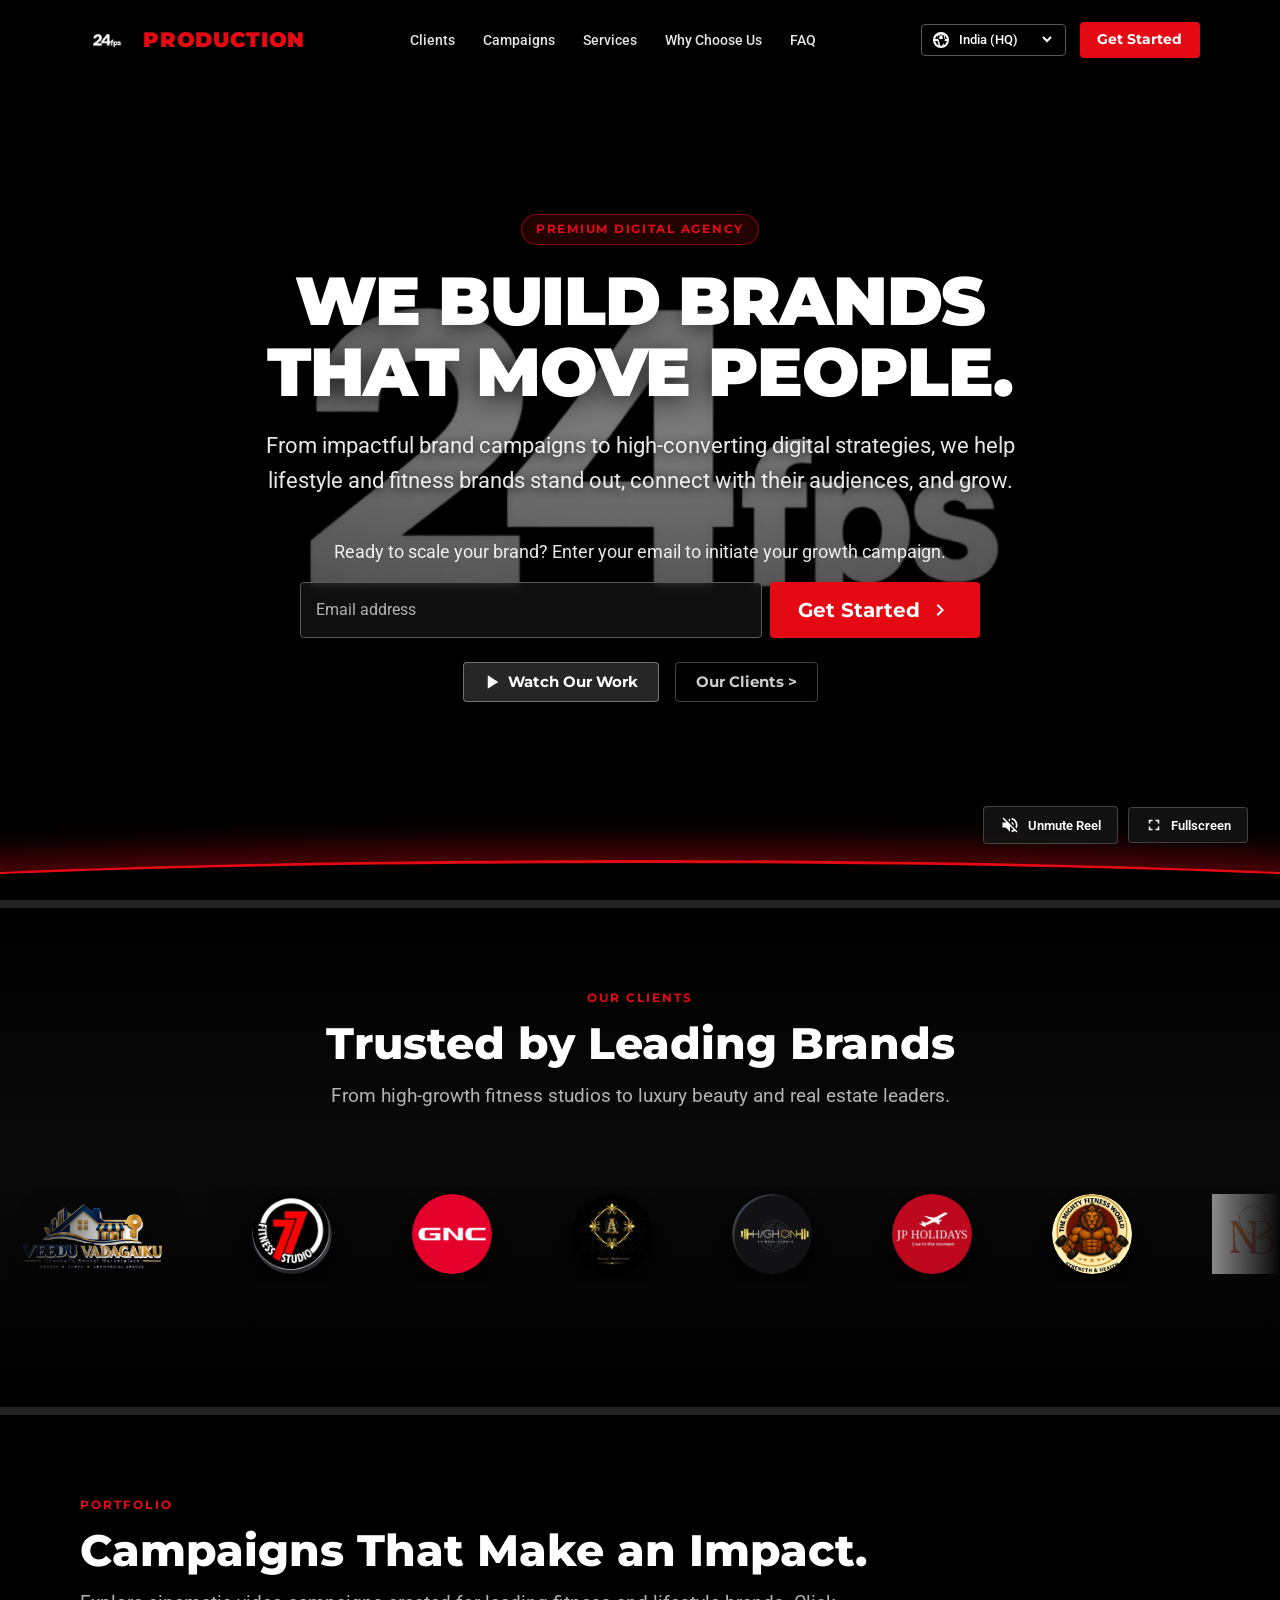
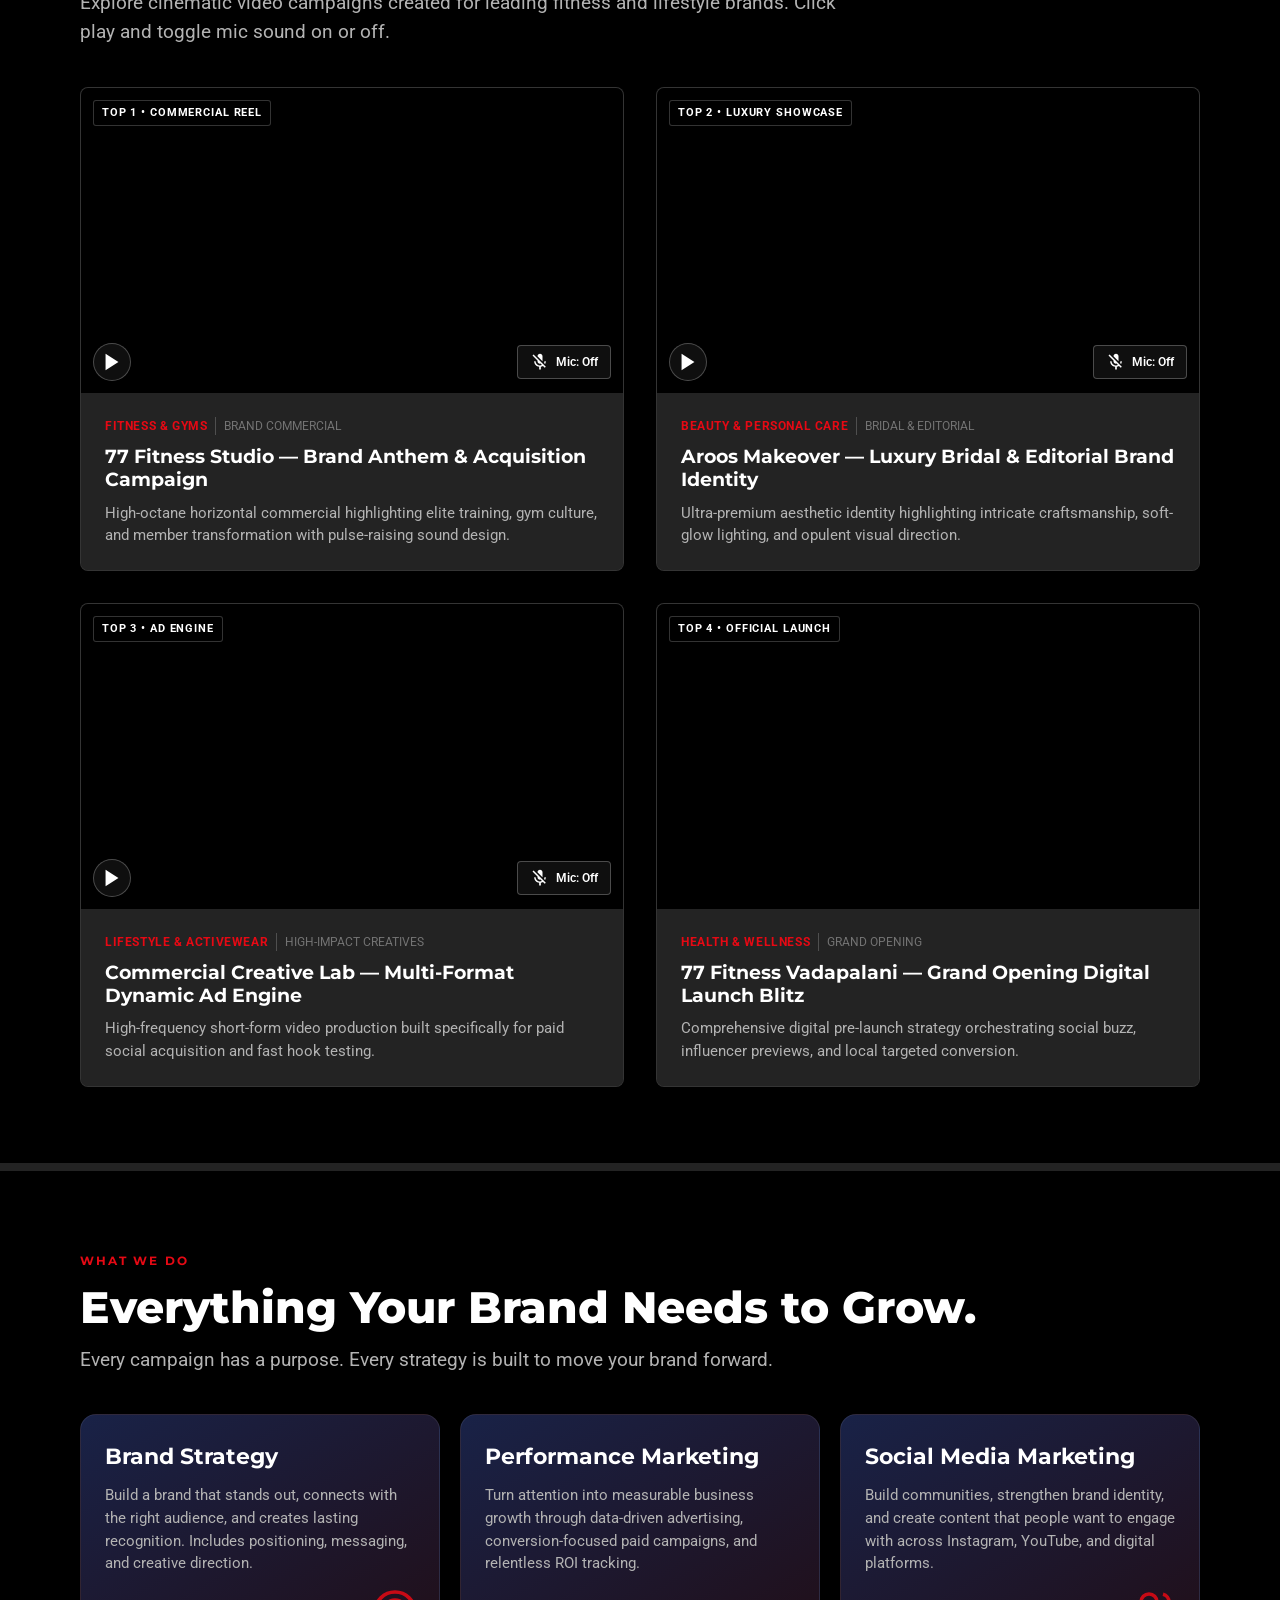
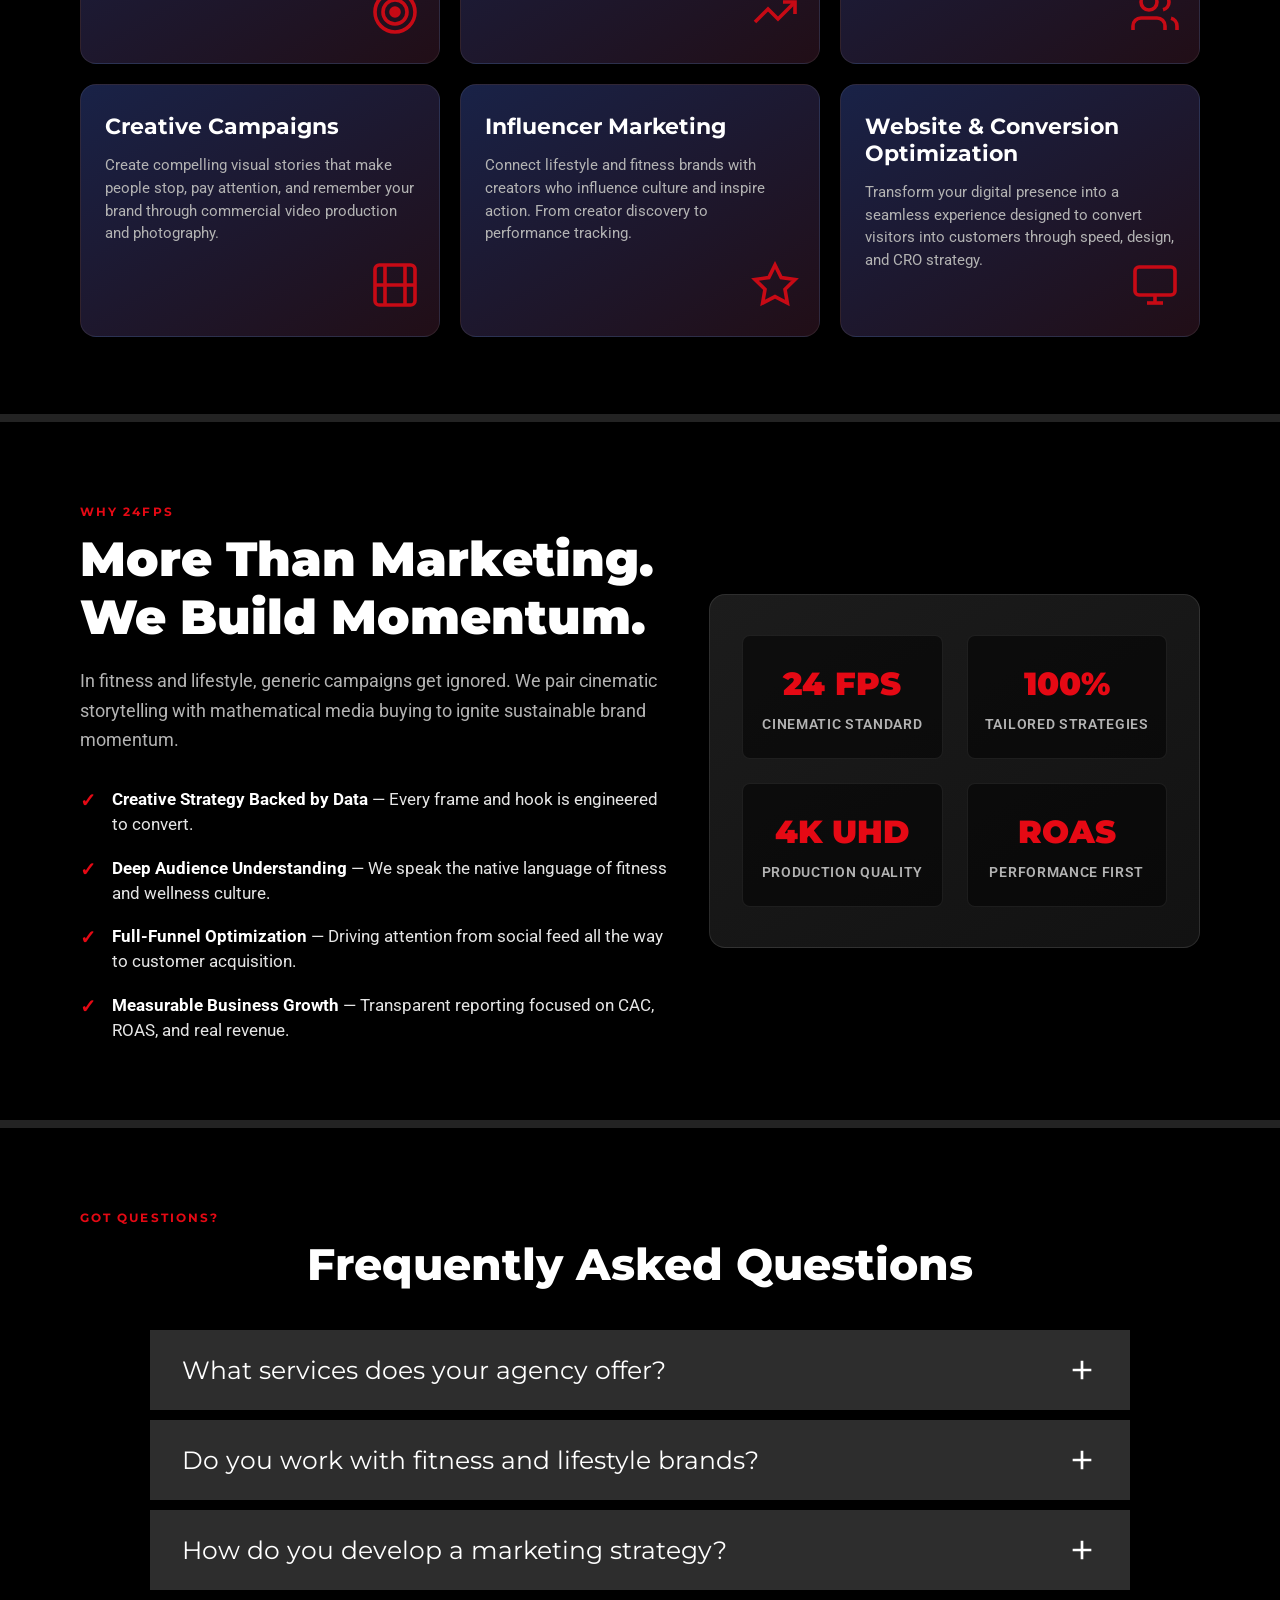
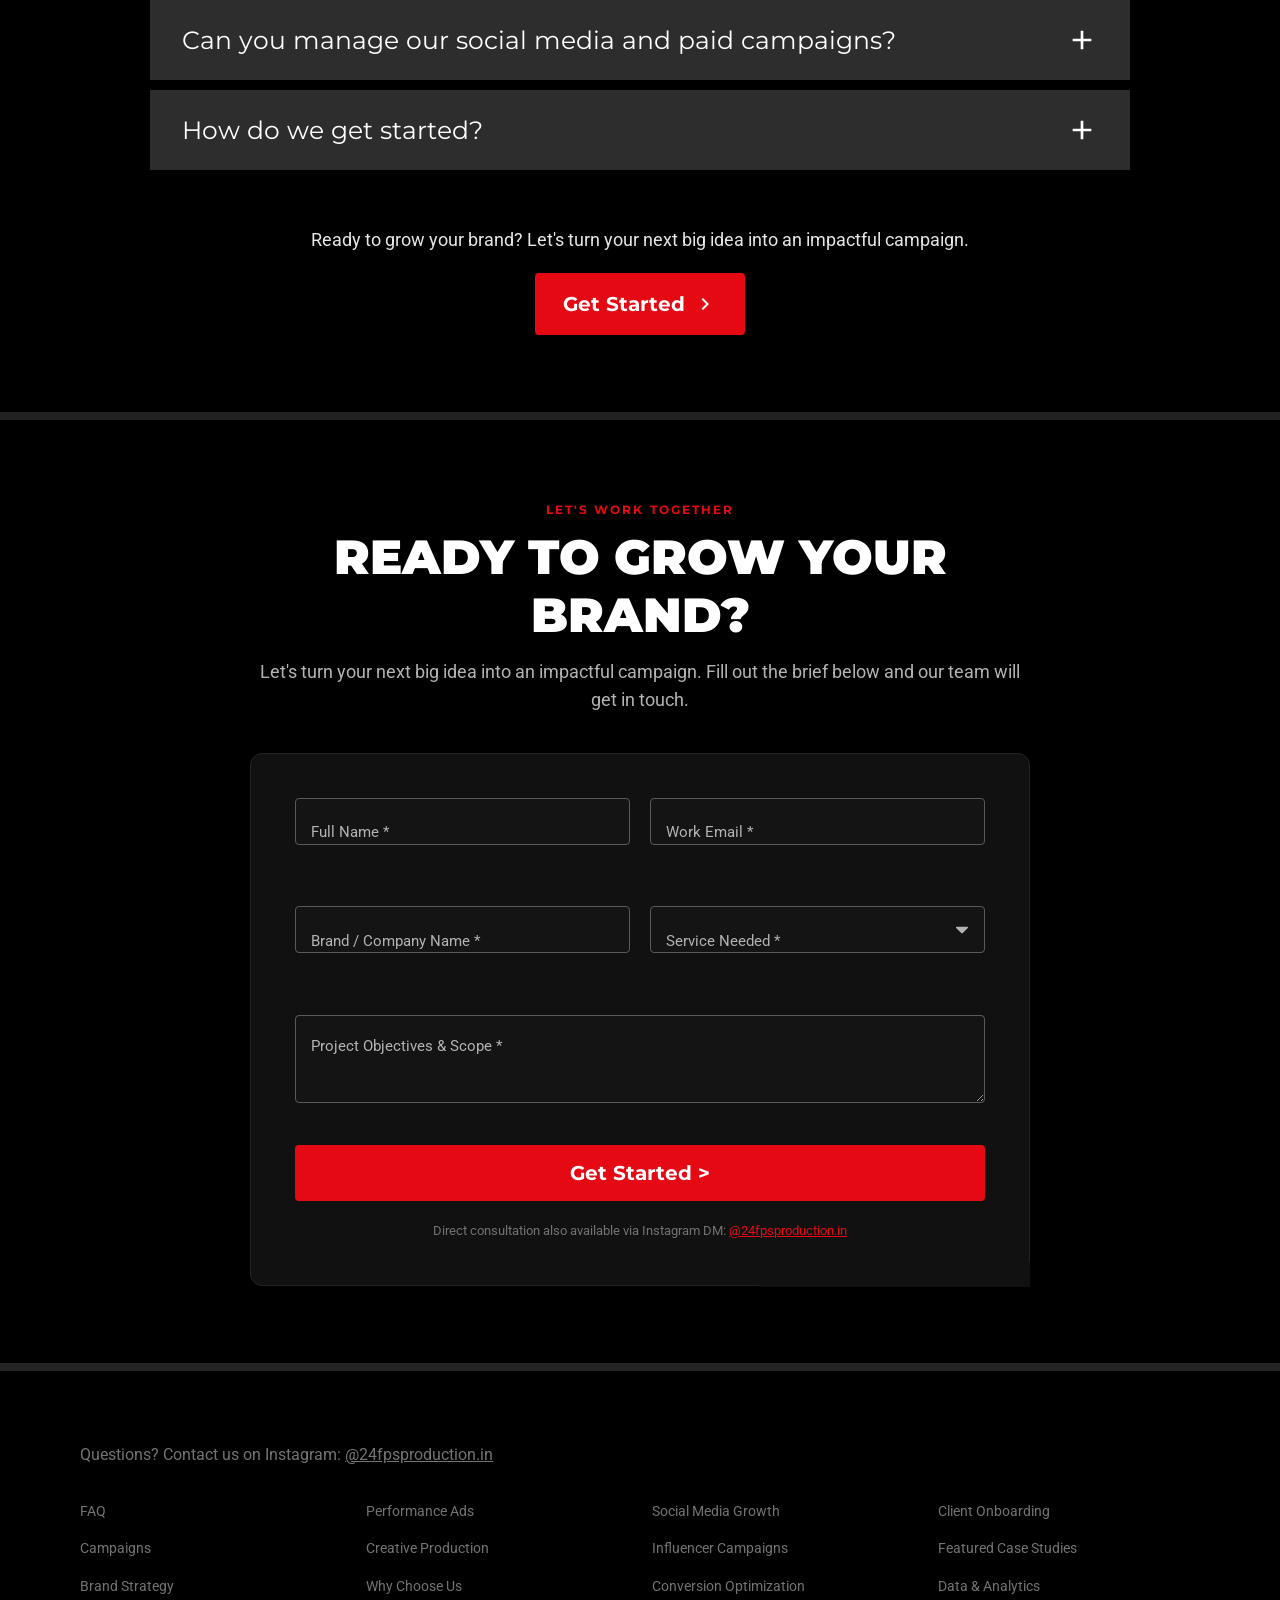
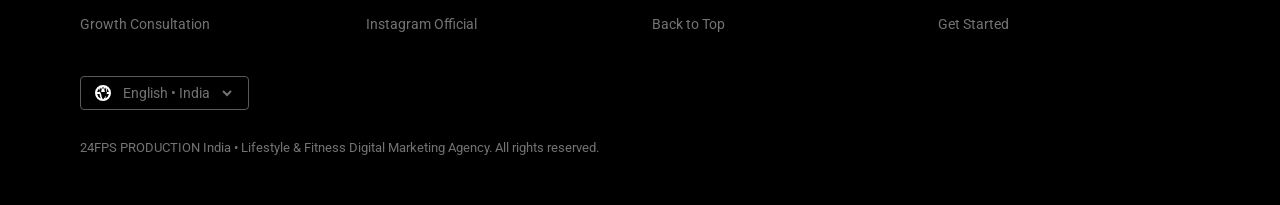
==== index.html @ ac7fe701 "Replace Featured Client Projects section with scrolling client logos marquee" ====
<!DOCTYPE html>
<html lang="en">
<head>
  <meta charset="UTF-8">
  <meta name="viewport" content="width=device-width, initial-scale=1.0">
  <meta http-equiv="X-UA-Compatible" content="IE=edge">
  
  <title>24FPS PRODUCTION — Lifestyle &amp; Fitness Digital Marketing Agency</title>
  <meta name="description" content="24FPS PRODUCTION is a premium lifestyle &amp; fitness digital marketing agency. From impactful brand campaigns to high-converting digital strategies. We build brands that move people.">
  <meta name="keywords" content="24FPS PRODUCTION, digital marketing agency, fitness marketing, lifestyle marketing, performance ads, video production, brand strategy">
  <meta name="theme-color" content="#000000">

  <!-- Open Graph -->
  <meta property="og:type" content="website">
  <meta property="og:title" content="24FPS PRODUCTION | Lifestyle &amp; Fitness Agency">
  <meta property="og:description" content="From impactful brand campaigns to high-converting digital strategies. We build brands that move people.">
  <meta property="og:image" content="logo.png">

  <link rel="icon" type="image/png" href="logo-transparent.png">

  <!-- Google Fonts: Premium Typography -->
  <link rel="preconnect" href="https://fonts.googleapis.com">
  <link rel="preconnect" href="https://fonts.gstatic.com" crossorigin>
  <link href="https://fonts.googleapis.com/css2?family=Montserrat:wght@400;500;600;700;800;900&family=Roboto:wght@400;500;700&display=swap" rel="stylesheet">

  <link rel="stylesheet" href="style.css">
</head>
<body id="top">

  <!-- NETFLIX-STYLE HEADER -->
  <header class="nf-header" id="nfHeader">
    <div class="nf-header-container">
      <a href="#top" class="nf-logo" aria-label="24FPS PRODUCTION Home">
        <img src="logo-transparent.png" alt="24FPS PRODUCTION" class="nf-logo-img">
        <span class="nf-logo-text"> <span class="nf-logo-sub">PRODUCTION</span></span>
      </a>

      <nav class="nf-nav-desktop" aria-label="Main Navigation">
        <ul class="nf-nav-links">
          <li><a href="#clients" class="nf-nav-link">Clients</a></li>
          <li><a href="#portfolio" class="nf-nav-link">Campaigns</a></li>
          <li><a href="#services" class="nf-nav-link">Services</a></li>
          <li><a href="#why-us" class="nf-nav-link">Why Choose Us</a></li>
          <li><a href="#faq" class="nf-nav-link">FAQ</a></li>
        </ul>
      </nav>

      <div class="nf-header-actions">
        <div class="nf-lang-select-wrapper">
          <svg class="nf-globe-icon" viewBox="0 0 16 16" width="16" height="16" fill="currentColor">
            <path d="M8 0a8 8 0 1 0 0 16A8 8 0 0 0 8 0zm5.93 7h-2.5a13.3 13.3 0 0 0-1.2-4.5A6.5 6.5 0 0 1 13.93 7zM8 1.5a11.9 11.9 0 0 1 1.9 5.5H6.1A11.9 11.9 0 0 1 8 1.5zM2.07 7A6.5 6.5 0 0 1 5.77 2.5 13.3 13.3 0 0 0 4.57 7h-2.5zm0 2h2.5a13.3 13.3 0 0 0 1.2 4.5A6.5 6.5 0 0 1 2.07 9zm3.7 0H6.1a11.9 11.9 0 0 1-1.9-5.5h7.6A11.9 11.9 0 0 1 8 14.5a11.9 11.9 0 0 1-1.9-5.5zm4.5 4.5a13.3 13.3 0 0 0 1.2-4.5h2.5a6.5 6.5 0 0 1-3.7 4.5z"/>
          </svg>
          <select id="regionSelect" aria-label="Select Region">
            <option value="in" selected>India (HQ)</option>
            <option value="global">Global Brands</option>
          </select>
        </div>

        <a href="#contact" class="nf-btn nf-btn-primary nf-header-btn">Get Started</a>

        <button class="nf-mobile-toggle" id="mobileToggle" aria-label="Toggle navigation menu" aria-expanded="false">
          <span class="bar"></span>
          <span class="bar"></span>
          <span class="bar"></span>
        </button>
      </div>
    </div>

    <!-- Mobile Drawer Menu -->
    <div class="nf-mobile-menu" id="mobileMenu" aria-hidden="true">
      <ul class="nf-mobile-nav-list">
        <li><a href="#clients" class="nf-mobile-nav-link">Clients</a></li>
        <li><a href="#portfolio" class="nf-mobile-nav-link">Campaigns</a></li>
        <li><a href="#services" class="nf-mobile-nav-link">Services</a></li>
        <li><a href="#why-us" class="nf-mobile-nav-link">Why Choose Us</a></li>
        <li><a href="#faq" class="nf-mobile-nav-link">FAQ</a></li>
        <li><a href="#contact" class="nf-mobile-nav-link">Contact &amp; Brief</a></li>
      </ul>
      <div class="nf-mobile-footer">
        <a href="#contact" class="nf-btn nf-btn-primary nf-btn-full">Get Started &gt;</a>
      </div>
    </div>
  </header>

  <main>

    <!-- CINEMATIC HERO SECTION -->
    <section class="nf-hero-section" id="hero">
      <div class="nf-hero-media">
        <video class="nf-hero-video" id="heroVideo" autoplay loop muted playsinline poster="logo.png">
          <source src="reel1.mp4" type="video/mp4">
        </video>
        <div class="nf-hero-overlay"></div>
      </div>

      <!-- Hero Controls (Sound & Fullscreen) -->
      <div class="nf-hero-sound-control">
        <button class="nf-sound-btn" id="heroSoundToggle" aria-label="Toggle hero video sound">
          <svg class="nf-sound-icon nf-sound-muted" viewBox="0 0 24 24" width="20" height="20" fill="currentColor">
            <path d="M16.5 12c0-1.77-1.02-3.29-2.5-4.03v2.21l2.45 2.45c.03-.2.05-.41.05-.63zm2.5 0c0 .94-.2 1.82-.54 2.64l1.51 1.51C20.63 14.91 21 13.5 21 12c0-4.28-2.99-7.86-7-8.77v2.06c2.89.86 5 3.54 5 6.71zM4.27 3L3 4.27l4.73 4.73H3v6h4l5 5v-6.73l4.25 4.25c-.67.52-1.42.93-2.25 1.18v2.06c1.38-.31 2.63-.95 3.69-1.81L19.73 21 21 19.73l-9-9L4.27 3zM12 4L9.91 6.09 12 8.18V4z"/>
          </svg>
          <svg class="nf-sound-icon nf-sound-live" viewBox="0 0 24 24" width="20" height="20" fill="currentColor">
            <path d="M3 9v6h4l5 5V4L7 9H3zm13.5 3c0-1.77-1.02-3.29-2.5-4.03v8.05c1.48-.73 2.5-2.25 2.5-4.02zM14 3.23v2.06c2.89.86 5 3.54 5 6.71s-2.11 5.85-5 6.71v2.06c4.01-.91 7-4.49 7-8.77s-2.99-7.86-7-8.77z"/>
          </svg>
          <span class="nf-sound-label" id="heroSoundLabel">Unmute Reel</span>
        </button>
        <button class="nf-sound-btn" id="heroFullscreenToggle" aria-label="Toggle fullscreen video">
          <svg viewBox="0 0 24 24" width="18" height="18" fill="currentColor">
            <path d="M7 14H5v5h5v-2H7v-3zm-2-4h2V7h3V5H5v5zm12 7h-3v2h5v-5h-2v3zM14 5v2h3v3h2V5h-5z"/>
          </svg>
          <span class="nf-fullscreen-label">Fullscreen</span>
        </button>
      </div>

      <div class="nf-hero-content nf-container reveal-hero">
        <div class="nf-hero-badge">Premium Digital Agency</div>
        <h1 class="nf-hero-title">
          WE BUILD BRANDS<br>THAT MOVE PEOPLE.
        </h1>
        <p class="nf-hero-subtitle">
          From impactful brand campaigns to high-converting digital strategies, we help lifestyle and fitness brands stand out, connect with their audiences, and grow.
        </p>

        <div class="nf-hero-cta-box">
          <p class="nf-hero-cta-prompt">
            Ready to scale your brand? Enter your email to initiate your growth campaign.
          </p>
          <form class="nf-email-form" id="heroEmailForm" action="#contact" method="GET">
            <div class="nf-input-group">
              <input type="email" id="heroEmailInput" name="email" class="nf-input" placeholder="Email address" required autocomplete="email">
              <label for="heroEmailInput" class="nf-floating-label">Email address</label>
            </div>
            <button type="submit" class="nf-btn nf-btn-primary nf-btn-xl">
              <span>Get Started</span>
              <svg class="nf-chevron-icon" viewBox="0 0 24 24" width="24" height="24" fill="currentColor">
                <path d="M8.59 16.59L13.17 12 8.59 7.41 10 6l6 6-6 6-1.41-1.41z"/>
              </svg>
            </button>
          </form>

          <div class="nf-hero-secondary-cta">
            <a href="#portfolio" class="nf-btn nf-btn-secondary">
              <svg viewBox="0 0 24 24" width="18" height="18" fill="currentColor" style="margin-right:6px"><polygon points="5,3 19,12 5,21"></polygon></svg>
              Watch Our Work
            </a>
            <a href="#clients" class="nf-btn nf-btn-ghost">Our Clients &gt;</a>
          </div>
        </div>
      </div>

      <div class="nf-hero-curve-arc"></div>
    </section>

    <div class="nf-divider"></div>

    <!-- CLIENT LOGOS SECTION: INFINITE MARQUEE -->
    <section class="nf-section nf-logos-section" id="clients">
      <div class="nf-container">
        <div class="nf-section-header text-center reveal-up">
          <div class="nf-section-eyebrow">Our Clients</div>
          <h2 class="nf-section-title">Trusted by Leading Brands</h2>
          <p class="nf-section-subtitle" style="margin:0 auto;">
            From high-growth fitness studios to luxury beauty and real estate leaders.
          </p>
        </div>
      </div>

      <div class="nf-client-marquee-wrapper reveal-up" data-delay="0.1">
        <div class="nf-marquee-row">
          <div class="nf-marquee-track nf-marquee-track-left">
            <!-- First Half -->
            <div class="nf-client-badge">
              <img src="new client.png" alt="Veedu Vadagaiku" class="nf-client-badge-img">
            </div>
            <div class="nf-client-badge">
              <img src="client-77-fitness.png" alt="77 Fitness Studio" class="nf-client-badge-img is-circle">
            </div>
            <div class="nf-client-badge">
              <img src="client-gnc.png" alt="GNC India" class="nf-client-badge-img is-circle">
            </div>
            <div class="nf-client-badge">
              <img src="client-aroos.png" alt="Aroos Makeover" class="nf-client-badge-img is-circle">
            </div>
            <div class="nf-client-badge">
              <img src="client-high-on-fitness.png" alt="High On Fitness" class="nf-client-badge-img is-circle">
            </div>
            <div class="nf-client-badge">
              <img src="client-jp-holidays.png" alt="JP Holidays" class="nf-client-badge-img is-circle">
            </div>
            <div class="nf-client-badge">
              <img src="client-mighty-fitness.png" alt="The Mighty Fitness World" class="nf-client-badge-img is-circle">
            </div>
            <div class="nf-client-badge">
              <img src="client-nb.png" alt="NB" class="nf-client-badge-img">
            </div>

            <div class="nf-client-badge">
              <img src="new client.png" alt="Veedu Vadagaiku" class="nf-client-badge-img">
            </div>
            <div class="nf-client-badge">
              <img src="client-77-fitness.png" alt="77 Fitness Studio" class="nf-client-badge-img is-circle">
            </div>
            <div class="nf-client-badge">
              <img src="client-gnc.png" alt="GNC India" class="nf-client-badge-img is-circle">
            </div>
            <div class="nf-client-badge">
              <img src="client-aroos.png" alt="Aroos Makeover" class="nf-client-badge-img is-circle">
            </div>
            <div class="nf-client-badge">
              <img src="client-high-on-fitness.png" alt="High On Fitness" class="nf-client-badge-img is-circle">
            </div>
            <div class="nf-client-badge">
              <img src="client-jp-holidays.png" alt="JP Holidays" class="nf-client-badge-img is-circle">
            </div>
            <div class="nf-client-badge">
              <img src="client-mighty-fitness.png" alt="The Mighty Fitness World" class="nf-client-badge-img is-circle">
            </div>
            <div class="nf-client-badge">
              <img src="client-nb.png" alt="NB" class="nf-client-badge-img">
            </div>

            <!-- Second Half (Duplicate for seamless infinite 50% loop) -->
            <div class="nf-client-badge" aria-hidden="true">
              <img src="new client.png" alt="Veedu Vadagaiku" class="nf-client-badge-img">
            </div>
            <div class="nf-client-badge" aria-hidden="true">
              <img src="client-77-fitness.png" alt="77 Fitness Studio" class="nf-client-badge-img is-circle">
            </div>
            <div class="nf-client-badge" aria-hidden="true">
              <img src="client-gnc.png" alt="GNC India" class="nf-client-badge-img is-circle">
            </div>
            <div class="nf-client-badge" aria-hidden="true">
              <img src="client-aroos.png" alt="Aroos Makeover" class="nf-client-badge-img is-circle">
            </div>
            <div class="nf-client-badge" aria-hidden="true">
              <img src="client-high-on-fitness.png" alt="High On Fitness" class="nf-client-badge-img is-circle">
            </div>
            <div class="nf-client-badge" aria-hidden="true">
              <img src="client-jp-holidays.png" alt="JP Holidays" class="nf-client-badge-img is-circle">
            </div>
            <div class="nf-client-badge" aria-hidden="true">
              <img src="client-mighty-fitness.png" alt="The Mighty Fitness World" class="nf-client-badge-img is-circle">
            </div>
            <div class="nf-client-badge" aria-hidden="true">
              <img src="client-nb.png" alt="NB" class="nf-client-badge-img">
            </div>

            <div class="nf-client-badge" aria-hidden="true">
              <img src="new client.png" alt="Veedu Vadagaiku" class="nf-client-badge-img">
            </div>
            <div class="nf-client-badge" aria-hidden="true">
              <img src="client-77-fitness.png" alt="77 Fitness Studio" class="nf-client-badge-img is-circle">
            </div>
            <div class="nf-client-badge" aria-hidden="true">
              <img src="client-gnc.png" alt="GNC India" class="nf-client-badge-img is-circle">
            </div>
            <div class="nf-client-badge" aria-hidden="true">
              <img src="client-aroos.png" alt="Aroos Makeover" class="nf-client-badge-img is-circle">
            </div>
            <div class="nf-client-badge" aria-hidden="true">
              <img src="client-high-on-fitness.png" alt="High On Fitness" class="nf-client-badge-img is-circle">
            </div>
            <div class="nf-client-badge" aria-hidden="true">
              <img src="client-jp-holidays.png" alt="JP Holidays" class="nf-client-badge-img is-circle">
            </div>
            <div class="nf-client-badge" aria-hidden="true">
              <img src="client-mighty-fitness.png" alt="The Mighty Fitness World" class="nf-client-badge-img is-circle">
            </div>
            <div class="nf-client-badge" aria-hidden="true">
              <img src="client-nb.png" alt="NB" class="nf-client-badge-img">
            </div>
          </div>
        </div>
      </div>
    </section>

    <div class="nf-divider"></div>

    <!-- CAMPAIGNS GRID (original portfolio, preserved) -->
    <section class="nf-section" id="portfolio">
      <div class="nf-container">
        <div class="nf-section-header reveal-up">
          <div class="nf-section-eyebrow">Portfolio</div>
          <h2 class="nf-section-title">Campaigns That Make an Impact.</h2>
          <p class="nf-section-subtitle">
            Explore cinematic video campaigns created for leading fitness and lifestyle brands. Click play and toggle mic sound on or off.
          </p>
        </div>

        <div class="nf-portfolio-grid">

          <!-- PROJECT 01: 77 Fitness Studio -->
          <article class="nf-portfolio-card reveal-up" data-delay="0">
            <div class="nf-video-wrapper horizontal-frame">
              <video class="nf-portfolio-video" id="video1" loop playsinline preload="metadata">
                <source src="reel1.mp4" type="video/mp4">
              </video>
              <div class="nf-video-badge">TOP 1 &bull; COMMERCIAL REEL</div>
              <div class="nf-video-controls">
                <button class="nf-ctrl-btn nf-play-btn" data-target="video1" aria-label="Play or pause video">
                  <svg class="icon-play" viewBox="0 0 24 24" width="22" height="22" fill="currentColor"><polygon points="5,3 19,12 5,21"></polygon></svg>
                  <svg class="icon-pause" viewBox="0 0 24 24" width="22" height="22" fill="currentColor"><rect x="6" y="4" width="4" height="16"></rect><rect x="14" y="4" width="4" height="16"></rect></svg>
                </button>
                <button class="nf-ctrl-btn nf-mic-btn" data-target="video1" aria-label="Toggle mic sound">
                  <svg class="icon-mic-off" viewBox="0 0 24 24" width="20" height="20" fill="currentColor"><path d="M19 11h-1.7c0 .74-.16 1.43-.43 2.05l1.23 1.23c.56-.98.9-2.09.9-3.28zm-4.02.17c0-.06.02-.11.02-.17V5c0-1.66-1.34-3-3-3S9 3.34 9 5v.18l5.98 5.99zM4.27 3L3 4.27l6.01 6.01V11c0 1.66 1.33 3 2.99 3 .22 0 .44-.03.65-.08l1.66 1.66c-.71.33-1.5.52-2.31.52-2.76 0-5.3-2.1-5.3-5.1H5c0 3.41 2.72 6.23 6 6.72V21h2v-3.28c.91-.14 1.77-.45 2.54-.9l2.19 2.18L19 17.73 4.27 3z"/></svg>
                  <svg class="icon-mic-on" viewBox="0 0 24 24" width="20" height="20" fill="currentColor"><path d="M12 14c1.66 0 2.99-1.34 2.99-3L15 5c0-1.66-1.34-3-3-3S9 3.34 9 5v6c0 1.66 1.34 3 3 3zm5.3-3c0 3-2.54 5.1-5.3 5.1S6.7 14 6.7 11H5c0 3.41 2.72 6.23 6 6.72V21h2v-3.28c3.28-.48 6-3.3 6-6.72h-1.7z"/></svg>
                  <span class="mic-label">Mic: Off</span>
                </button>
              </div>
            </div>
            <div class="nf-card-info">
              <div class="nf-card-tags">
                <span class="nf-tag-red">Fitness &amp; Gyms</span>
                <span class="nf-tag-gray">Brand Commercial</span>
              </div>
              <h3 class="nf-card-title">77 Fitness Studio — Brand Anthem &amp; Acquisition Campaign</h3>
              <p class="nf-card-desc">High-octane horizontal commercial highlighting elite training, gym culture, and member transformation with pulse-raising sound design.</p>
            </div>
          </article>

          <!-- PROJECT 02: Aroos Makeover -->
          <article class="nf-portfolio-card reveal-up" data-delay="0.1">
            <div class="nf-video-wrapper horizontal-frame">
              <video class="nf-portfolio-video" id="video2" loop playsinline preload="metadata">
                <source src="reel3.mp4" type="video/mp4">
              </video>
              <div class="nf-video-badge">TOP 2 &bull; LUXURY SHOWCASE</div>
              <div class="nf-video-controls">
                <button class="nf-ctrl-btn nf-play-btn" data-target="video2" aria-label="Play or pause video">
                  <svg class="icon-play" viewBox="0 0 24 24" width="22" height="22" fill="currentColor"><polygon points="5,3 19,12 5,21"></polygon></svg>
                  <svg class="icon-pause" viewBox="0 0 24 24" width="22" height="22" fill="currentColor"><rect x="6" y="4" width="4" height="16"></rect><rect x="14" y="4" width="4" height="16"></rect></svg>
                </button>
                <button class="nf-ctrl-btn nf-mic-btn" data-target="video2" aria-label="Toggle mic sound">
                  <svg class="icon-mic-off" viewBox="0 0 24 24" width="20" height="20" fill="currentColor"><path d="M19 11h-1.7c0 .74-.16 1.43-.43 2.05l1.23 1.23c.56-.98.9-2.09.9-3.28zm-4.02.17c0-.06.02-.11.02-.17V5c0-1.66-1.34-3-3-3S9 3.34 9 5v.18l5.98 5.99zM4.27 3L3 4.27l6.01 6.01V11c0 1.66 1.33 3 2.99 3 .22 0 .44-.03.65-.08l1.66 1.66c-.71.33-1.5.52-2.31.52-2.76 0-5.3-2.1-5.3-5.1H5c0 3.41 2.72 6.23 6 6.72V21h2v-3.28c.91-.14 1.77-.45 2.54-.9l2.19 2.18L19 17.73 4.27 3z"/></svg>
                  <svg class="icon-mic-on" viewBox="0 0 24 24" width="20" height="20" fill="currentColor"><path d="M12 14c1.66 0 2.99-1.34 2.99-3L15 5c0-1.66-1.34-3-3-3S9 3.34 9 5v6c0 1.66 1.34 3 3 3zm5.3-3c0 3-2.54 5.1-5.3 5.1S6.7 14 6.7 11H5c0 3.41 2.72 6.23 6 6.72V21h2v-3.28c3.28-.48 6-3.3 6-6.72h-1.7z"/></svg>
                  <span class="mic-label">Mic: Off</span>
                </button>
              </div>
            </div>
            <div class="nf-card-info">
              <div class="nf-card-tags">
                <span class="nf-tag-red">Beauty &amp; Personal Care</span>
                <span class="nf-tag-gray">Bridal &amp; Editorial</span>
              </div>
              <h3 class="nf-card-title">Aroos Makeover — Luxury Bridal &amp; Editorial Brand Identity</h3>
              <p class="nf-card-desc">Ultra-premium aesthetic identity highlighting intricate craftsmanship, soft-glow lighting, and opulent visual direction.</p>
            </div>
          </article>

          <!-- PROJECT 03: Creative Lab -->
          <article class="nf-portfolio-card reveal-up" data-delay="0.2">
            <div class="nf-video-wrapper horizontal-frame">
              <video class="nf-portfolio-video" id="video3" loop playsinline preload="metadata">
                <source src="reel4.mp4" type="video/mp4">
              </video>
              <div class="nf-video-badge">TOP 3 &bull; AD ENGINE</div>
              <div class="nf-video-controls">
                <button class="nf-ctrl-btn nf-play-btn" data-target="video3" aria-label="Play or pause video">
                  <svg class="icon-play" viewBox="0 0 24 24" width="22" height="22" fill="currentColor"><polygon points="5,3 19,12 5,21"></polygon></svg>
                  <svg class="icon-pause" viewBox="0 0 24 24" width="22" height="22" fill="currentColor"><rect x="6" y="4" width="4" height="16"></rect><rect x="14" y="4" width="4" height="16"></rect></svg>
                </button>
                <button class="nf-ctrl-btn nf-mic-btn" data-target="video3" aria-label="Toggle mic sound">
                  <svg class="icon-mic-off" viewBox="0 0 24 24" width="20" height="20" fill="currentColor"><path d="M19 11h-1.7c0 .74-.16 1.43-.43 2.05l1.23 1.23c.56-.98.9-2.09.9-3.28zm-4.02.17c0-.06.02-.11.02-.17V5c0-1.66-1.34-3-3-3S9 3.34 9 5v.18l5.98 5.99zM4.27 3L3 4.27l6.01 6.01V11c0 1.66 1.33 3 2.99 3 .22 0 .44-.03.65-.08l1.66 1.66c-.71.33-1.5.52-2.31.52-2.76 0-5.3-2.1-5.3-5.1H5c0 3.41 2.72 6.23 6 6.72V21h2v-3.28c.91-.14 1.77-.45 2.54-.9l2.19 2.18L19 17.73 4.27 3z"/></svg>
                  <svg class="icon-mic-on" viewBox="0 0 24 24" width="20" height="20" fill="currentColor"><path d="M12 14c1.66 0 2.99-1.34 2.99-3L15 5c0-1.66-1.34-3-3-3S9 3.34 9 5v6c0 1.66 1.34 3 3 3zm5.3-3c0 3-2.54 5.1-5.3 5.1S6.7 14 6.7 11H5c0 3.41 2.72 6.23 6 6.72V21h2v-3.28c3.28-.48 6-3.3 6-6.72h-1.7z"/></svg>
                  <span class="mic-label">Mic: Off</span>
                </button>
              </div>
            </div>
            <div class="nf-card-info">
              <div class="nf-card-tags">
                <span class="nf-tag-red">Lifestyle &amp; Activewear</span>
                <span class="nf-tag-gray">High-Impact Creatives</span>
              </div>
              <h3 class="nf-card-title">Commercial Creative Lab — Multi-Format Dynamic Ad Engine</h3>
              <p class="nf-card-desc">High-frequency short-form video production built specifically for paid social acquisition and fast hook testing.</p>
            </div>
          </article>

          <!-- PROJECT 04: Instagram Launch -->
          <article class="nf-portfolio-card reveal-up" data-delay="0.3">
            <div class="nf-video-wrapper horizontal-frame instagram-frame">
              <iframe 
                src="https://www.instagram.com/p/DUqHSRREdTU/embed/" 
                class="nf-iframe"
                title="77 Fitness Studio Vadapalani Launch Reel"
                loading="lazy">
              </iframe>
              <div class="nf-video-badge">TOP 4 &bull; OFFICIAL LAUNCH</div>
            </div>
            <div class="nf-card-info">
              <div class="nf-card-tags">
                <span class="nf-tag-red">Health &amp; Wellness</span>
                <span class="nf-tag-gray">Grand Opening</span>
              </div>
              <h3 class="nf-card-title">77 Fitness Vadapalani — Grand Opening Digital Launch Blitz</h3>
              <p class="nf-card-desc">Comprehensive digital pre-launch strategy orchestrating social buzz, influencer previews, and local targeted conversion.</p>
            </div>
          </article>

        </div>
      </div>
    </section>

    <div class="nf-divider"></div>

    <!-- SERVICES SECTION -->
    <section class="nf-section" id="services">
      <div class="nf-container">
        <div class="nf-section-header reveal-up">
          <div class="nf-section-eyebrow">What We Do</div>
          <h2 class="nf-section-title">Everything Your Brand Needs to Grow.</h2>
          <p class="nf-section-subtitle">
            Every campaign has a purpose. Every strategy is built to move your brand forward.
          </p>
        </div>

        <div class="nf-reasons-grid">

          <div class="nf-reason-card reveal-up" data-delay="0">
            <h3 class="nf-reason-title">Brand Strategy</h3>
            <p class="nf-reason-desc">Build a brand that stands out, connects with the right audience, and creates lasting recognition. Includes positioning, messaging, and creative direction.</p>
            <div class="nf-reason-icon">
              <svg viewBox="0 0 24 24" width="48" height="48" fill="none" stroke="currentColor" stroke-width="1.8"><circle cx="12" cy="12" r="10"></circle><circle cx="12" cy="12" r="6"></circle><circle cx="12" cy="12" r="2" fill="currentColor"></circle></svg>
            </div>
          </div>

          <div class="nf-reason-card reveal-up" data-delay="0.1">
            <h3 class="nf-reason-title">Performance Marketing</h3>
            <p class="nf-reason-desc">Turn attention into measurable business growth through data-driven advertising, conversion-focused paid campaigns, and relentless ROI tracking.</p>
            <div class="nf-reason-icon">
              <svg viewBox="0 0 24 24" width="48" height="48" fill="none" stroke="currentColor" stroke-width="1.8"><polyline points="22 7 13.5 15.5 8.5 10.5 2 17"></polyline><polyline points="16 7 22 7 22 13"></polyline></svg>
            </div>
          </div>

          <div class="nf-reason-card reveal-up" data-delay="0.2">
            <h3 class="nf-reason-title">Social Media Marketing</h3>
            <p class="nf-reason-desc">Build communities, strengthen brand identity, and create content that people want to engage with across Instagram, YouTube, and digital platforms.</p>
            <div class="nf-reason-icon">
              <svg viewBox="0 0 24 24" width="48" height="48" fill="none" stroke="currentColor" stroke-width="1.8"><path d="M17 21v-2a4 4 0 0 0-4-4H5a4 4 0 0 0-4 4v2"></path><circle cx="9" cy="7" r="4"></circle><path d="M23 21v-2a4 4 0 0 0-3-3.87"></path><path d="M16 3.13a4 4 0 0 1 0 7.75"></path></svg>
            </div>
          </div>

          <div class="nf-reason-card reveal-up" data-delay="0.05">
            <h3 class="nf-reason-title">Creative Campaigns</h3>
            <p class="nf-reason-desc">Create compelling visual stories that make people stop, pay attention, and remember your brand through commercial video production and photography.</p>
            <div class="nf-reason-icon">
              <svg viewBox="0 0 24 24" width="48" height="48" fill="none" stroke="currentColor" stroke-width="1.8"><rect x="2" y="2" width="20" height="20" rx="2.18" ry="2.18"></rect><line x1="7" y1="2" x2="7" y2="22"></line><line x1="17" y1="2" x2="17" y2="22"></line><line x1="2" y1="12" x2="22" y2="12"></line></svg>
            </div>
          </div>

          <div class="nf-reason-card reveal-up" data-delay="0.15">
            <h3 class="nf-reason-title">Influencer Marketing</h3>
            <p class="nf-reason-desc">Connect lifestyle and fitness brands with creators who influence culture and inspire action. From creator discovery to performance tracking.</p>
            <div class="nf-reason-icon">
              <svg viewBox="0 0 24 24" width="48" height="48" fill="none" stroke="currentColor" stroke-width="1.8"><polygon points="12 2 15.09 8.26 22 9.27 17 14.14 18.18 21.02 12 17.77 5.82 21.02 7 14.14 2 9.27 8.91 8.26 12 2"></polygon></svg>
            </div>
          </div>

          <div class="nf-reason-card reveal-up" data-delay="0.25">
            <h3 class="nf-reason-title">Website &amp; Conversion Optimization</h3>
            <p class="nf-reason-desc">Transform your digital presence into a seamless experience designed to convert visitors into customers through speed, design, and CRO strategy.</p>
            <div class="nf-reason-icon">
              <svg viewBox="0 0 24 24" width="48" height="48" fill="none" stroke="currentColor" stroke-width="1.8"><rect x="2" y="3" width="20" height="14" rx="2" ry="2"></rect><line x1="8" y1="21" x2="16" y2="21"></line><line x1="12" y1="17" x2="12" y2="21"></line></svg>
            </div>
          </div>

        </div>
      </div>
    </section>

    <div class="nf-divider"></div>

    <!-- WHY CHOOSE US -->
    <section class="nf-section" id="why-us">
      <div class="nf-container">
        <div class="nf-feature-row reveal-up">
          <div class="nf-feature-text">
            <div class="nf-section-eyebrow">Why 24FPS</div>
            <h2 class="nf-feature-title">More Than Marketing.<br>We Build Momentum.</h2>
            <p class="nf-feature-desc">
              In fitness and lifestyle, generic campaigns get ignored. We pair cinematic storytelling with mathematical media buying to ignite sustainable brand momentum.
            </p>
            <ul class="nf-feature-checklist">
              <li><strong>Creative Strategy Backed by Data</strong> — Every frame and hook is engineered to convert.</li>
              <li><strong>Deep Audience Understanding</strong> — We speak the native language of fitness and wellness culture.</li>
              <li><strong>Full-Funnel Optimization</strong> — Driving attention from social feed all the way to customer acquisition.</li>
              <li><strong>Measurable Business Growth</strong> — Transparent reporting focused on CAC, ROAS, and real revenue.</li>
            </ul>
          </div>
          <div class="nf-feature-media">
            <div class="nf-feature-box">
              <div class="nf-stat-card">
                <span class="nf-stat-highlight">24 FPS</span>
                <span class="nf-stat-label">Cinematic Standard</span>
              </div>
              <div class="nf-stat-card">
                <span class="nf-stat-highlight">100%</span>
                <span class="nf-stat-label">Tailored Strategies</span>
              </div>
              <div class="nf-stat-card">
                <span class="nf-stat-highlight">4K UHD</span>
                <span class="nf-stat-label">Production Quality</span>
              </div>
              <div class="nf-stat-card">
                <span class="nf-stat-highlight">ROAS</span>
                <span class="nf-stat-label">Performance First</span>
              </div>
            </div>
          </div>
        </div>
      </div>
    </section>

    <div class="nf-divider"></div>

    <!-- FAQ SECTION -->
    <section class="nf-section" id="faq">
      <div class="nf-container">
        <div class="reveal-up">
          <div class="nf-section-eyebrow text-center">Got Questions?</div>
          <h2 class="nf-section-title text-center">Frequently Asked Questions</h2>
        </div>

        <div class="nf-faq-accordion reveal-up" data-delay="0.1">

          <div class="nf-faq-item">
            <button class="nf-faq-question" aria-expanded="false">
              <span>What services does your agency offer?</span>
              <svg class="nf-faq-icon" viewBox="0 0 24 24" width="36" height="36" fill="none" stroke="currentColor" stroke-width="2"><path d="M12 5v14M5 12h14"></path></svg>
            </button>
            <div class="nf-faq-answer">
              <p>We provide full-spectrum digital marketing and creative production designed specifically for lifestyle and fitness brands. Our core capabilities include <strong>Brand Strategy &amp; Positioning</strong>, <strong>Performance Marketing (Meta &amp; Google Ads)</strong>, <strong>Social Media Marketing &amp; Community Building</strong>, <strong>Commercial Video Production &amp; Reels</strong>, <strong>Influencer Marketing</strong>, and <strong>High-Converting Websites &amp; Landing Pages</strong>.</p>
            </div>
          </div>

          <div class="nf-faq-item">
            <button class="nf-faq-question" aria-expanded="false">
              <span>Do you work with fitness and lifestyle brands?</span>
              <svg class="nf-faq-icon" viewBox="0 0 24 24" width="36" height="36" fill="none" stroke="currentColor" stroke-width="2"><path d="M12 5v14M5 12h14"></path></svg>
            </button>
            <div class="nf-faq-answer">
              <p>Yes, that is our primary domain expertise. We specialize in gyms and fitness centers, sports nutrition, activewear, wellness, beauty, makeover studios, and premium consumer lifestyle labels. Our team understands fitness culture, athlete psychology, and consumer visual trends.</p>
            </div>
          </div>

          <div class="nf-faq-item">
            <button class="nf-faq-question" aria-expanded="false">
              <span>How do you develop a marketing strategy?</span>
              <svg class="nf-faq-icon" viewBox="0 0 24 24" width="36" height="36" fill="none" stroke="currentColor" stroke-width="2"><path d="M12 5v14M5 12h14"></path></svg>
            </button>
            <div class="nf-faq-answer">
              <p>We use a four-phase methodology: <strong>Discover</strong> (in-depth audit of your brand, competitors, and target demographics), <strong>Strategize</strong> (crafting creative concepts, media buying architecture, and KPIs), <strong>Create</strong> (cinematic video production, ad copy, and landing pages), and <strong>Optimize</strong> (data-driven scaling, A/B testing, and continuous creative refinement).</p>
            </div>
          </div>

          <div class="nf-faq-item">
            <button class="nf-faq-question" aria-expanded="false">
              <span>Can you manage our social media and paid campaigns?</span>
              <svg class="nf-faq-icon" viewBox="0 0 24 24" width="36" height="36" fill="none" stroke="currentColor" stroke-width="2"><path d="M12 5v14M5 12h14"></path></svg>
            </button>
            <div class="nf-faq-answer">
              <p>Absolutely. We handle end-to-end campaign execution. This includes content calendars, organic community management, daily paid ads optimization across Meta (Instagram/Facebook) and Google, conversion tracking setup, and weekly performance reviews.</p>
            </div>
          </div>

          <div class="nf-faq-item">
            <button class="nf-faq-question" aria-expanded="false">
              <span>How do we get started?</span>
              <svg class="nf-faq-icon" viewBox="0 0 24 24" width="36" height="36" fill="none" stroke="currentColor" stroke-width="2"><path d="M12 5v14M5 12h14"></path></svg>
            </button>
            <div class="nf-faq-answer">
              <p>Simply submit the growth brief below or reach out to us directly on Instagram at <a href="https://www.instagram.com/24fpsproduction.in" target="_blank" rel="noopener noreferrer" style="color: #e50914; text-decoration: underline;">@24fpsproduction.in</a>. We will schedule a strategic discovery call to analyze your goals and propose a bespoke roadmap.</p>
            </div>
          </div>

        </div>

        <div class="nf-faq-cta-wrapper reveal-up" data-delay="0.15">
          <p class="nf-hero-cta-prompt text-center">
            Ready to grow your brand? Let's turn your next big idea into an impactful campaign.
          </p>
          <div class="nf-faq-cta-btn-wrap">
            <a href="#contact" class="nf-btn nf-btn-primary nf-btn-xl">
              <span>Get Started</span>
              <svg class="nf-chevron-icon" viewBox="0 0 24 24" width="24" height="24" fill="currentColor"><path d="M8.59 16.59L13.17 12 8.59 7.41 10 6l6 6-6 6-1.41-1.41z"/></svg>
            </a>
          </div>
        </div>

      </div>
    </section>

    <div class="nf-divider"></div>

    <!-- CONTACT FORM -->
    <section class="nf-section" id="contact">
      <div class="nf-container">
        <div class="nf-cta-box reveal-up">
          <div class="nf-section-eyebrow text-center">Let's Work Together</div>
          <h2 class="nf-cta-title">READY TO GROW YOUR BRAND?</h2>
          <p class="nf-cta-desc">
            Let's turn your next big idea into an impactful campaign. Fill out the brief below and our team will get in touch.
          </p>

          <form class="nf-brief-form" id="contactForm" novalidate>
            <div class="nf-form-notice" id="formNotice" role="alert" aria-live="assertive"></div>

            <div class="nf-form-row">
              <div class="nf-form-field">
                <input type="text" id="contactName" name="name" class="nf-form-input" placeholder=" " required autocomplete="name">
                <label for="contactName" class="nf-form-label">Full Name *</label>
                <span class="nf-error-text" id="nameError"></span>
              </div>
              <div class="nf-form-field">
                <input type="email" id="contactEmail" name="email" class="nf-form-input" placeholder=" " required autocomplete="email">
                <label for="contactEmail" class="nf-form-label">Work Email *</label>
                <span class="nf-error-text" id="emailError"></span>
              </div>
            </div>

            <div class="nf-form-row">
              <div class="nf-form-field">
                <input type="text" id="contactBrand" name="brand" class="nf-form-input" placeholder=" " required>
                <label for="contactBrand" class="nf-form-label">Brand / Company Name *</label>
                <span class="nf-error-text" id="brandError"></span>
              </div>
              <div class="nf-form-field">
                <select id="contactService" name="service" class="nf-form-select" required>
                  <option value="" disabled selected hidden></option>
                  <option value="brand_strategy">Brand Strategy</option>
                  <option value="performance_marketing">Performance Marketing</option>
                  <option value="social_media">Social Media Marketing</option>
                  <option value="creative_campaigns">Creative Video Campaigns</option>
                  <option value="influencer">Influencer Marketing</option>
                  <option value="web_cro">Website &amp; Conversion Optimization</option>
                  <option value="full_scale">Full-Scale Growth Engine</option>
                </select>
                <label for="contactService" class="nf-form-label">Service Needed *</label>
                <span class="nf-error-text" id="serviceError"></span>
              </div>
            </div>

            <div class="nf-form-field">
              <textarea id="contactBrief" name="brief" class="nf-form-textarea" rows="3" placeholder=" " required></textarea>
              <label for="contactBrief" class="nf-form-label">Project Objectives &amp; Scope *</label>
              <span class="nf-error-text" id="briefError"></span>
            </div>

            <button type="submit" class="nf-btn nf-btn-primary nf-btn-xl nf-btn-full" id="formSubmitBtn">
              <span class="btn-text">Get Started &gt;</span>
              <span class="btn-loader" aria-hidden="true"></span>
            </button>

            <p class="nf-privacy-text">
              Direct consultation also available via Instagram DM: <a href="https://www.instagram.com/24fpsproduction.in" target="_blank" rel="noopener noreferrer">@24fpsproduction.in</a>
            </p>
          </form>
        </div>
      </div>
    </section>

  </main>

  <!-- FOOTER -->
  <footer class="nf-footer">
    <div class="nf-container">
      <p class="nf-footer-top-text">
        Questions? Contact us on Instagram: <a href="https://www.instagram.com/24fpsproduction.in" target="_blank" rel="noopener noreferrer">@24fpsproduction.in</a>
      </p>

      <div class="nf-footer-grid">
        <div class="nf-footer-col">
          <ul class="nf-footer-links">
            <li><a href="#faq">FAQ</a></li>
            <li><a href="#portfolio">Campaigns</a></li>
            <li><a href="#services">Brand Strategy</a></li>
            <li><a href="#contact">Growth Consultation</a></li>
          </ul>
        </div>
        <div class="nf-footer-col">
          <ul class="nf-footer-links">
            <li><a href="#services">Performance Ads</a></li>
            <li><a href="#services">Creative Production</a></li>
            <li><a href="#why-us">Why Choose Us</a></li>
            <li><a href="https://www.instagram.com/24fpsproduction.in" target="_blank" rel="noopener noreferrer">Instagram Official</a></li>
          </ul>
        </div>
        <div class="nf-footer-col">
          <ul class="nf-footer-links">
            <li><a href="#services">Social Media Growth</a></li>
            <li><a href="#services">Influencer Campaigns</a></li>
            <li><a href="#services">Conversion Optimization</a></li>
            <li><a href="#top">Back to Top</a></li>
          </ul>
        </div>
        <div class="nf-footer-col">
          <ul class="nf-footer-links">
            <li><a href="#contact">Client Onboarding</a></li>
            <li><a href="#portfolio">Featured Case Studies</a></li>
            <li><a href="#why-us">Data &amp; Analytics</a></li>
            <li><a href="#contact">Get Started</a></li>
          </ul>
        </div>
      </div>

      <div class="nf-footer-lang-wrapper">
        <svg class="nf-globe-icon" viewBox="0 0 16 16" width="16" height="16" fill="currentColor">
          <path d="M8 0a8 8 0 1 0 0 16A8 8 0 0 0 8 0zm5.93 7h-2.5a13.3 13.3 0 0 0-1.2-4.5A6.5 6.5 0 0 1 13.93 7zM8 1.5a11.9 11.9 0 0 1 1.9 5.5H6.1A11.9 11.9 0 0 1 8 1.5zM2.07 7A6.5 6.5 0 0 1 5.77 2.5 13.3 13.3 0 0 0 4.57 7h-2.5zm0 2h2.5a13.3 13.3 0 0 0 1.2 4.5A6.5 6.5 0 0 1 2.07 9zm3.7 0H6.1a11.9 11.9 0 0 1-1.9-5.5h7.6A11.9 11.9 0 0 1 8 14.5a11.9 11.9 0 0 1-1.9-5.5zm4.5 4.5a13.3 13.3 0 0 0 1.2-4.5h2.5a6.5 6.5 0 0 1-3.7 4.5z"/>
        </svg>
        <select aria-label="Footer Region Selection">
          <option selected>English &bull; India</option>
          <option>English &bull; Global</option>
        </select>
      </div>

      <p class="nf-footer-copy">
        24FPS PRODUCTION India &bull; Lifestyle &amp; Fitness Digital Marketing Agency. All rights reserved.
      </p>
    </div>
  </footer>

  <!-- VIDEO MODAL LIGHTBOX -->
  <div class="nf-modal-overlay" id="videoModal" role="dialog" aria-modal="true" aria-label="Video player" hidden>
    <div class="nf-modal-container">
      <button class="nf-modal-close" id="modalClose" aria-label="Close video">
        <svg viewBox="0 0 24 24" width="28" height="28" fill="currentColor">
          <path d="M19 6.41L17.59 5 12 10.59 6.41 5 5 6.41 10.59 12 5 17.59 6.41 19 12 13.41 17.59 19 19 17.59 13.41 12z"/>
        </svg>
      </button>
      <div class="nf-modal-header">
        <div class="nf-modal-tags" id="modalTags"></div>
        <h2 class="nf-modal-title" id="modalTitle"></h2>
        <p class="nf-modal-subtitle" id="modalSubtitle"></p>
      </div>
      <div class="nf-modal-video-wrap" id="modalVideoWrap"></div>
    </div>
  </div>

  <script src="script.js"></script>
</body>
</html>
---- style.css ----
/* ==========================================================================
   NETFLIX INDIA DESIGN SPECIFICATION FOR 24FPS PRODUCTION
   Palette:
   - Main background: #000000
   - Primary text: #FFFFFF
   - Secondary text: #B3B3B3
   - Primary accent: #E50914 (Hover: #C11119)
   - Dark card background: #232323
   - Input background: rgba(22, 22, 22, 0.7)
   - Input border: #5A5A5A
   - Section separator: 8px solid #232323
   ========================================================================== */

/* --------------------------------------------------------------------------
   1. RESET & ROOT VARIABLES
   -------------------------------------------------------------------------- */
:root {
  --nf-bg: #000000;
  --nf-text-primary: #ffffff;
  --nf-text-secondary: #b3b3b3;
  --nf-text-dim: #737373;
  --nf-red: #e50914;
  --nf-red-hover: #c11119;
  --nf-card-bg: #232323;
  --nf-card-gradient: linear-gradient(149deg, #192247 0%, #210e17 99%);
  --nf-card-neutral: linear-gradient(149deg, #1c1c1c 0%, #121212 99%);
  --nf-input-bg: rgba(22, 22, 22, 0.7);
  --nf-input-border: #5a5a5a;
  --nf-separator: #232323;
  
  --font-main: 'Montserrat', -apple-system, BlinkMacSystemFont, 'Segoe UI', Roboto, sans-serif;
  --font-body: 'Roboto', -apple-system, BlinkMacSystemFont, 'Segoe UI', sans-serif;
  
  --max-w: 1200px;
  --header-h: 80px;
  --ease: cubic-bezier(0.16, 1, 0.3, 1);
}

*, *::before, *::after {
  box-sizing: border-box;
  margin: 0;
  padding: 0;
}

html {
  scroll-behavior: smooth;
  font-size: 16px;
  background-color: var(--nf-bg);
  color: var(--nf-text-primary);
  -webkit-font-smoothing: antialiased;
}

body {
  font-family: var(--font-body);
  background-color: var(--nf-bg);
  color: var(--nf-text-primary);
  line-height: 1.5;
  overflow-x: hidden;
  position: relative;
}

::selection {
  background-color: var(--nf-red);
  color: #ffffff;
}

h1, h2, h3, h4, h5, h6 {
  font-family: var(--font-main);
  font-weight: 800;
  color: var(--nf-text-primary);
  line-height: 1.2;
}

p {
  color: var(--nf-text-secondary);
}

a {
  color: inherit;
  text-decoration: none;
  transition: color 0.2s var(--ease);
}

img, video {
  max-width: 100%;
  display: block;
}

ul {
  list-style: none;
}

button, input, select, textarea {
  font-family: inherit;
  font-size: inherit;
  border: none;
  outline: none;
  background: none;
}

button {
  cursor: pointer;
}

/* --------------------------------------------------------------------------
   2. UTILITIES & NETFLIX BUTTONS
   -------------------------------------------------------------------------- */
.nf-container {
  width: 100%;
  max-width: var(--max-w);
  margin: 0 auto;
  padding: 0 1.5rem;
}

@media (min-width: 768px) {
  .nf-container {
    padding: 0 2.5rem;
  }
}

.text-center {
  text-align: center;
}

/* Netflix Signature Section Separator */
.nf-divider {
  width: 100%;
  height: 8px;
  background-color: var(--nf-separator);
}

/* Netflix Buttons */
.nf-btn {
  display: inline-flex;
  align-items: center;
  justify-content: center;
  font-family: var(--font-main);
  font-weight: 700;
  border-radius: 4px;
  padding: 0.5rem 1.25rem;
  font-size: 0.95rem;
  transition: background-color 0.2s var(--ease), transform 0.15s var(--ease), box-shadow 0.2s var(--ease);
  white-space: nowrap;
}

.nf-btn-primary {
  background-color: var(--nf-red);
  color: #ffffff;
}

.nf-btn-primary:hover {
  background-color: var(--nf-red-hover);
  transform: scale(1.03);
}

.nf-btn-secondary {
  background-color: rgba(255, 255, 255, 0.15);
  color: #ffffff;
  border: 1px solid rgba(255, 255, 255, 0.35);
  backdrop-filter: blur(8px);
}

.nf-btn-secondary:hover {
  background-color: rgba(255, 255, 255, 0.25);
  border-color: #ffffff;
}

/* Ghost / Outline button variant */
.nf-btn-ghost {
  background-color: transparent;
  color: rgba(255, 255, 255, 0.8);
  border: 1px solid rgba(255, 255, 255, 0.25);
}

.nf-btn-ghost:hover {
  color: #ffffff;
  border-color: rgba(255, 255, 255, 0.6);
  background-color: rgba(255, 255, 255, 0.06);
}

.nf-btn-xl {
  padding: 1rem 1.75rem;
  font-size: 1.25rem;
  border-radius: 4px;
  gap: 0.5rem;
}

.nf-btn-full {
  width: 100%;
}

.nf-chevron-icon {
  width: 24px;
  height: 24px;
}

/* --------------------------------------------------------------------------
   3. NETFLIX-STYLE HEADER
   -------------------------------------------------------------------------- */
.nf-header {
  position: absolute;
  top: 0;
  left: 0;
  width: 100%;
  height: var(--header-h);
  z-index: 100;
  background: linear-gradient(180deg, rgba(0, 0, 0, 0.85) 0%, rgba(0, 0, 0, 0) 100%);
}

.nf-header.scrolled {
  position: fixed;
  background: rgba(0, 0, 0, 0.96);
  backdrop-filter: blur(12px);
  border-bottom: 1px solid rgba(255, 255, 255, 0.08);
  transition: background 0.3s var(--ease);
}

.nf-header-container {
  max-width: var(--max-w);
  height: 100%;
  margin: 0 auto;
  padding: 0 1.5rem;
  display: flex;
  align-items: center;
  justify-content: space-between;
}

@media (min-width: 768px) {
  .nf-header-container {
    padding: 0 2.5rem;
  }
}

.nf-logo {
  display: flex;
  align-items: center;
  gap: 10px;
}

.nf-logo-img {
  height: 36px;
  width: auto;
}

.nf-logo-text {
  font-family: var(--font-main);
  font-size: 1.3rem;
  font-weight: 900;
  letter-spacing: 0.04em;
  color: #ffffff;
}

.nf-logo-sub {
  color: var(--nf-red);
  font-weight: 900;
}

/* Nav links desktop */
.nf-nav-desktop {
  display: none;
}

@media (min-width: 900px) {
  .nf-nav-desktop {
    display: block;
  }
}

.nf-nav-links {
  display: flex;
  gap: 1.75rem;
}

.nf-nav-link {
  font-size: 0.9rem;
  color: #e5e5e5;
  font-weight: 500;
  transition: color 0.2s;
}

.nf-nav-link:hover {
  color: #ffffff;
  text-decoration: underline;
}

.nf-header-actions {
  display: flex;
  align-items: center;
  gap: 0.85rem;
}

/* Language / Region Pill */
.nf-lang-select-wrapper {
  position: relative;
  display: inline-flex;
  align-items: center;
  background: rgba(0, 0, 0, 0.6);
  border: 1px solid var(--nf-input-border);
  border-radius: 4px;
  padding: 0.4rem 0.65rem;
  gap: 6px;
  color: #ffffff;
}

.nf-globe-icon {
  color: #ffffff;
  flex-shrink: 0;
}

.nf-lang-select-wrapper select {
  color: #ffffff;
  background: transparent;
  cursor: pointer;
  font-size: 0.84rem;
  font-weight: 500;
}

.nf-lang-select-wrapper select option {
  background-color: #141414;
  color: #ffffff;
}

.nf-header-btn {
  font-size: 0.88rem;
  padding: 0.45rem 1.1rem;
}

/* Mobile Toggle */
.nf-mobile-toggle {
  display: flex;
  flex-direction: column;
  justify-content: space-between;
  width: 28px;
  height: 20px;
  margin-left: 0.5rem;
}

@media (min-width: 900px) {
  .nf-mobile-toggle {
    display: none;
  }
}

.nf-mobile-toggle .bar {
  width: 100%;
  height: 2px;
  background-color: #ffffff;
  border-radius: 2px;
  transition: all 0.3s var(--ease);
}

.nf-mobile-toggle.active .bar:nth-child(1) {
  transform: translateY(9px) rotate(45deg);
}
.nf-mobile-toggle.active .bar:nth-child(2) {
  opacity: 0;
}
.nf-mobile-toggle.active .bar:nth-child(3) {
  transform: translateY(-9px) rotate(-45deg);
}

/* Mobile Drawer */
.nf-mobile-menu {
  display: none;
  position: absolute;
  top: var(--header-h);
  left: 0;
  width: 100%;
  background-color: rgba(10, 10, 10, 0.98);
  border-bottom: 2px solid var(--nf-red);
  padding: 2rem 1.5rem;
  box-shadow: 0 10px 30px rgba(0, 0, 0, 0.9);
}

.nf-mobile-menu.open {
  display: block;
}

.nf-mobile-nav-list {
  display: flex;
  flex-direction: column;
  gap: 1.25rem;
  margin-bottom: 2rem;
}

.nf-mobile-nav-link {
  font-family: var(--font-main);
  font-size: 1.15rem;
  font-weight: 700;
  color: #ffffff;
}

.nf-mobile-nav-link:hover {
  color: var(--nf-red);
}

/* --------------------------------------------------------------------------
   4. NETFLIX CINEMATIC HERO SECTION
   -------------------------------------------------------------------------- */
.nf-hero-section {
  position: relative;
  min-height: 100vh;
  display: flex;
  align-items: center;
  justify-content: center;
  text-align: center;
  padding-top: calc(var(--header-h) + 3rem);
  padding-bottom: 7rem;
  overflow: hidden;
  background-color: #000000;
}

.nf-hero-media {
  position: absolute;
  inset: 0;
  width: 100%;
  height: 100%;
  z-index: 1;
  overflow: hidden;
}

.nf-hero-video {
  position: absolute;
  top: 50%;
  left: 50%;
  transform: translate(-50%, -50%);
  min-width: 100%;
  min-height: 100%;
  width: 100%;
  height: 100%;
  object-fit: cover;
  object-position: center 25%;
  opacity: 0.72;
  filter: brightness(0.95) contrast(1.05);
  z-index: 1;
}

/* Netflix Signature Radial & Vignette Overlay */
.nf-hero-overlay {
  position: absolute;
  inset: 0;
  background: 
    radial-gradient(ellipse 75% 65% at 50% 45%, rgba(0, 0, 0, 0.05) 0%, rgba(0, 0, 0, 0.25) 55%, rgba(0, 0, 0, 0.7) 100%),
    linear-gradient(180deg, rgba(0, 0, 0, 0.55) 0%, rgba(0, 0, 0, 0.1) 30%, rgba(0, 0, 0, 0.45) 70%, #000000 100%);
  pointer-events: none;
  z-index: 2;
}

/* Hero Sound & Fullscreen Controls */
.nf-hero-sound-control {
  position: absolute;
  bottom: 3.5rem;
  right: 2rem;
  z-index: 10;
  display: flex;
  align-items: center;
  gap: 10px;
}

.nf-sound-btn {
  display: inline-flex;
  align-items: center;
  gap: 8px;
  background: rgba(20, 20, 20, 0.85);
  border: 1px solid rgba(255, 255, 255, 0.2);
  color: #ffffff;
  padding: 8px 16px;
  border-radius: 4px;
  font-size: 0.82rem;
  font-weight: 600;
  backdrop-filter: blur(8px);
  transition: all 0.2s var(--ease);
}

.nf-sound-btn:hover {
  background: var(--nf-red);
  border-color: var(--nf-red);
}

.nf-sound-btn.active {
  background: var(--nf-red);
  border-color: var(--nf-red);
}

.nf-sound-btn.active .nf-sound-muted {
  display: none;
}
.nf-sound-btn:not(.active) .nf-sound-live {
  display: none;
}

/* Hero Badge */
.nf-hero-badge {
  display: inline-block;
  background: rgba(229, 9, 20, 0.15);
  border: 1px solid rgba(229, 9, 20, 0.5);
  color: var(--nf-red);
  font-family: var(--font-main);
  font-size: 0.72rem;
  font-weight: 700;
  letter-spacing: 0.15em;
  text-transform: uppercase;
  padding: 6px 14px;
  border-radius: 50px;
  margin-bottom: 1.25rem;
}

/* Hero Content */
.nf-hero-content {
  position: relative;
  z-index: 5;
  max-width: 900px;
}

.nf-hero-title {
  font-size: clamp(2.4rem, 6vw, 4.25rem);
  font-weight: 900;
  letter-spacing: -0.02em;
  text-transform: uppercase;
  margin-bottom: 1.25rem;
  text-shadow: 0 4px 30px rgba(0, 0, 0, 0.9);
  line-height: 1.05;
}

.nf-hero-subtitle {
  font-size: clamp(1.1rem, 2vw, 1.4rem);
  font-weight: 400;
  color: rgba(255, 255, 255, 0.9);
  max-width: 780px;
  margin: 0 auto 2.5rem auto;
  line-height: 1.6;
  text-shadow: 0 2px 10px rgba(0, 0, 0, 0.8);
}

/* Netflix Email Input + Get Started CTA */
.nf-hero-cta-box {
  max-width: 680px;
  margin: 0 auto;
}

.nf-hero-cta-prompt {
  font-size: 1.1rem;
  color: rgba(255, 255, 255, 0.9);
  margin-bottom: 1rem;
}

.nf-email-form {
  display: flex;
  flex-direction: column;
  gap: 0.75rem;
  justify-content: center;
  align-items: center;
}

@media (min-width: 640px) {
  .nf-email-form {
    flex-direction: row;
    align-items: stretch;
    gap: 0.5rem;
  }
}

.nf-input-group {
  position: relative;
  flex: 1;
  width: 100%;
}

.nf-input {
  width: 100%;
  height: 56px;
  background-color: var(--nf-input-bg);
  border: 1px solid var(--nf-input-border);
  border-radius: 4px;
  padding: 1.25rem 1rem 0.35rem 1rem;
  color: #ffffff;
  font-size: 1rem;
  backdrop-filter: blur(6px);
  transition: border-color 0.2s var(--ease);
}

.nf-input:focus {
  border-color: #ffffff;
}

.nf-floating-label {
  position: absolute;
  top: 50%;
  left: 1rem;
  transform: translateY(-50%);
  color: var(--nf-text-secondary);
  font-size: 1rem;
  pointer-events: none;
  transition: all 0.2s var(--ease);
}

.nf-input:focus ~ .nf-floating-label,
.nf-input:not(:placeholder-shown) ~ .nf-floating-label {
  top: 14px;
  font-size: 0.75rem;
  color: var(--nf-text-secondary);
}

.nf-input::placeholder {
  color: transparent;
}

.nf-hero-secondary-cta {
  margin-top: 1.5rem;
  display: flex;
  gap: 1rem;
  justify-content: center;
  flex-wrap: wrap;
}

/* Netflix Curved Arc at Bottom */
.nf-hero-curve-arc {
  position: absolute;
  bottom: -40px;
  left: 50%;
  transform: translateX(-50%);
  width: 140%;
  height: 80px;
  border-top: 3px solid var(--nf-red);
  border-radius: 50% 50% 0 0;
  box-shadow: 0 -15px 30px rgba(229, 9, 20, 0.35);
  pointer-events: none;
  z-index: 6;
}

/* --------------------------------------------------------------------------
   5. GENERAL SECTION STYLING
   -------------------------------------------------------------------------- */
.nf-section {
  padding: clamp(3.5rem, 6vw, 5.5rem) 0;
  position: relative;
  background-color: var(--nf-bg);
}

.nf-section-header {
  margin-bottom: 2.5rem;
}

/* Eyebrow label above section title */
.nf-section-eyebrow {
  display: inline-block;
  font-family: var(--font-main);
  font-size: 0.72rem;
  font-weight: 700;
  letter-spacing: 0.18em;
  text-transform: uppercase;
  color: var(--nf-red);
  margin-bottom: 0.65rem;
}

.nf-section-title {
  font-size: clamp(1.85rem, 3.8vw, 2.75rem);
  font-weight: 800;
  margin-bottom: 0.75rem;
}

.nf-section-subtitle {
  font-size: clamp(1rem, 1.6vw, 1.2rem);
  color: var(--nf-text-secondary);
  max-width: 780px;
}

/* --------------------------------------------------------------------------
   6. PORTFOLIO / CAMPAIGNS (Horizontal Videos with Mic Sound)
   -------------------------------------------------------------------------- */
.nf-portfolio-grid {
  display: grid;
  grid-template-columns: 1fr;
  gap: 2rem;
}

@media (min-width: 768px) {
  .nf-portfolio-grid {
    grid-template-columns: repeat(2, 1fr);
  }
}

.nf-portfolio-card {
  background-color: var(--nf-card-bg);
  border-radius: 8px;
  overflow: hidden;
  border: 1px solid rgba(255, 255, 255, 0.08);
  display: flex;
  flex-direction: column;
  transition: transform 0.3s var(--ease), border-color 0.3s var(--ease), box-shadow 0.3s var(--ease);
}

.nf-portfolio-card:hover {
  transform: scale(1.02);
  border-color: rgba(229, 9, 20, 0.6);
  box-shadow: 0 12px 40px rgba(0, 0, 0, 0.8), 0 0 0 1px rgba(229, 9, 20, 0.2);
}

/* Horizontal 16:9 Frame */
.nf-video-wrapper.horizontal-frame {
  position: relative;
  width: 100%;
  aspect-ratio: 16 / 9;
  background-color: #000000;
  overflow: hidden;
}

.nf-portfolio-video {
  width: 100%;
  height: 100%;
  object-fit: cover;
  object-position: center;
  cursor: pointer;
}

.nf-video-wrapper.instagram-frame {
  display: flex;
  align-items: center;
  justify-content: center;
}

.nf-iframe {
  width: 100%;
  height: 100%;
  border: none;
}

.nf-video-badge {
  position: absolute;
  top: 12px;
  left: 12px;
  background: rgba(0, 0, 0, 0.8);
  border: 1px solid rgba(255, 255, 255, 0.2);
  color: #ffffff;
  font-size: 0.68rem;
  font-weight: 700;
  letter-spacing: 0.08em;
  padding: 4px 8px;
  border-radius: 3px;
  backdrop-filter: blur(4px);
  z-index: 5;
}

/* Controls overlay */
.nf-video-controls {
  position: absolute;
  bottom: 12px;
  left: 12px;
  right: 12px;
  display: flex;
  justify-content: space-between;
  align-items: center;
  z-index: 10;
}

.nf-ctrl-btn {
  display: inline-flex;
  align-items: center;
  gap: 6px;
  background: rgba(18, 18, 18, 0.88);
  border: 1px solid rgba(255, 255, 255, 0.25);
  color: #ffffff;
  padding: 6px 12px;
  border-radius: 4px;
  font-size: 0.78rem;
  font-weight: 600;
  backdrop-filter: blur(6px);
  transition: all 0.2s var(--ease);
}

.nf-ctrl-btn:hover {
  background: var(--nf-red);
  border-color: var(--nf-red);
}

.nf-play-btn {
  width: 38px;
  height: 38px;
  padding: 0;
  justify-content: center;
  border-radius: 50%;
}

.nf-play-btn .icon-pause {
  display: none;
}
.nf-play-btn.playing .icon-play {
  display: none;
}
.nf-play-btn.playing .icon-pause {
  display: block;
}

/* Mic Button */
.nf-mic-btn .icon-mic-on {
  display: none;
}

.nf-mic-btn.live {
  background: var(--nf-red);
  border-color: var(--nf-red);
}

.nf-mic-btn.live .icon-mic-off {
  display: none;
}
.nf-mic-btn.live .icon-mic-on {
  display: block;
}

/* Card Info */
.nf-card-info {
  padding: 1.5rem;
  display: flex;
  flex-direction: column;
  gap: 0.65rem;
  background-color: var(--nf-card-bg);
  flex: 1;
}

.nf-card-tags {
  display: flex;
  gap: 8px;
  align-items: center;
}

.nf-tag-red {
  color: var(--nf-red);
  font-size: 0.75rem;
  font-weight: 700;
  text-transform: uppercase;
  letter-spacing: 0.05em;
}

.nf-tag-gray {
  color: var(--nf-text-dim);
  font-size: 0.75rem;
  text-transform: uppercase;
  border-left: 1px solid rgba(255, 255, 255, 0.2);
  padding-left: 8px;
}

.nf-card-title {
  font-size: 1.2rem;
  font-weight: 700;
  color: #ffffff;
}

.nf-card-desc {
  font-size: 0.92rem;
  line-height: 1.5;
  color: var(--nf-text-secondary);
}

/* --------------------------------------------------------------------------
   7. SERVICES SECTION (Netflix "More Reasons to Join" Card Grid)
   -------------------------------------------------------------------------- */
.nf-reasons-grid {
  display: grid;
  grid-template-columns: 1fr;
  gap: 1.25rem;
}

@media (min-width: 600px) {
  .nf-reasons-grid {
    grid-template-columns: repeat(2, 1fr);
  }
}

@media (min-width: 1024px) {
  .nf-reasons-grid {
    grid-template-columns: repeat(3, 1fr);
  }
}

.nf-reason-card {
  background: var(--nf-card-gradient);
  border-radius: 16px;
  padding: 1.75rem 1.5rem 4rem 1.5rem;
  position: relative;
  min-height: 250px;
  border: 1px solid rgba(255, 255, 255, 0.08);
  transition: transform 0.3s var(--ease), border-color 0.3s var(--ease), box-shadow 0.3s var(--ease);
}

.nf-reason-card:hover {
  transform: translateY(-6px);
  border-color: rgba(229, 9, 20, 0.4);
  box-shadow: 0 20px 40px rgba(0, 0, 0, 0.6);
}

.nf-reason-title {
  font-size: 1.4rem;
  font-weight: 700;
  margin-bottom: 0.85rem;
  color: #ffffff;
}

.nf-reason-desc {
  font-size: 0.95rem;
  line-height: 1.5;
  color: var(--nf-text-secondary);
}

.nf-reason-icon {
  position: absolute;
  bottom: 1.25rem;
  right: 1.25rem;
  color: var(--nf-red);
  opacity: 0.85;
}

/* --------------------------------------------------------------------------
   8. WHY CHOOSE US (Netflix Alternating Feature Row)
   -------------------------------------------------------------------------- */
.nf-feature-row {
  display: grid;
  grid-template-columns: 1fr;
  gap: 2.5rem;
  align-items: center;
}

@media (min-width: 900px) {
  .nf-feature-row {
    grid-template-columns: 1.2fr 1fr;
  }
}

.nf-feature-title {
  font-size: clamp(2rem, 3.8vw, 3rem);
  font-weight: 900;
  margin-bottom: 1.25rem;
}

.nf-feature-desc {
  font-size: 1.15rem;
  color: var(--nf-text-secondary);
  line-height: 1.6;
  margin-bottom: 2rem;
}

.nf-feature-checklist {
  display: flex;
  flex-direction: column;
  gap: 1.15rem;
}

.nf-feature-checklist li {
  font-size: 1.05rem;
  color: #e5e5e5;
  position: relative;
  padding-left: 2rem;
  line-height: 1.5;
}

.nf-feature-checklist li::before {
  content: '✓';
  position: absolute;
  left: 0;
  top: 0;
  color: var(--nf-red);
  font-weight: 900;
  font-size: 1.2rem;
}

.nf-feature-checklist strong {
  color: #ffffff;
}

.nf-feature-box {
  background: var(--nf-card-neutral);
  border: 1px solid rgba(255, 255, 255, 0.1);
  border-radius: 16px;
  padding: 2.5rem 2rem;
  display: grid;
  grid-template-columns: 1fr 1fr;
  gap: 1.5rem;
}

.nf-stat-card {
  background: rgba(0, 0, 0, 0.5);
  border: 1px solid rgba(255, 255, 255, 0.08);
  border-radius: 8px;
  padding: 1.5rem 1rem;
  text-align: center;
  display: flex;
  flex-direction: column;
  gap: 0.35rem;
  transition: border-color 0.3s;
}

.nf-stat-card:hover {
  border-color: rgba(229, 9, 20, 0.4);
}

.nf-stat-highlight {
  font-family: var(--font-main);
  font-size: 2rem;
  font-weight: 900;
  color: var(--nf-red);
}

.nf-stat-label {
  font-size: 0.85rem;
  color: var(--nf-text-secondary);
  text-transform: uppercase;
  font-weight: 600;
  letter-spacing: 0.05em;
}

/* --------------------------------------------------------------------------
   9. FAQ SECTION (Exact Netflix India Accordion)
   -------------------------------------------------------------------------- */
.nf-faq-accordion {
  max-width: 980px;
  margin: 2.5rem auto 3.5rem auto;
  display: flex;
  flex-direction: column;
  gap: 0.55rem;
}

.nf-faq-item {
  background-color: #2d2d2d;
  transition: background-color 0.2s var(--ease);
}

.nf-faq-item:hover {
  background-color: #414141;
}

.nf-faq-question {
  width: 100%;
  padding: 1.5rem 2rem;
  display: flex;
  align-items: center;
  justify-content: space-between;
  color: #ffffff;
  font-family: var(--font-main);
  font-size: clamp(1.15rem, 2.2vw, 1.55rem);
  font-weight: 400;
  text-align: left;
}

.nf-faq-icon {
  width: 32px;
  height: 32px;
  flex-shrink: 0;
  transition: transform 0.3s var(--ease);
}

.nf-faq-item.open .nf-faq-icon {
  transform: rotate(45deg);
}

.nf-faq-answer {
  max-height: 0;
  overflow: hidden;
  transition: max-height 0.35s var(--ease);
  background-color: #2d2d2d;
  border-top: 1px solid #000000;
}

.nf-faq-answer p {
  padding: 1.5rem 2rem;
  font-size: clamp(1rem, 1.8vw, 1.25rem);
  line-height: 1.6;
  color: #ffffff;
}

.nf-faq-answer strong {
  color: var(--nf-red);
}

.nf-faq-cta-wrapper {
  max-width: 680px;
  margin: 0 auto;
  text-align: center;
}

.nf-faq-cta-btn-wrap {
  margin-top: 1.25rem;
  display: flex;
  justify-content: center;
}

/* --------------------------------------------------------------------------
   10. FINAL CTA & BRIEF FORM
   -------------------------------------------------------------------------- */
.nf-cta-box {
  max-width: 780px;
  margin: 0 auto;
  text-align: center;
}

.nf-cta-title {
  font-size: clamp(2rem, 4vw, 3rem);
  font-weight: 900;
  margin-bottom: 0.85rem;
}

.nf-cta-desc {
  font-size: 1.15rem;
  color: var(--nf-text-secondary);
  margin-bottom: 2.5rem;
}

.nf-brief-form {
  background-color: rgba(22, 22, 22, 0.8);
  border: 1px solid var(--nf-separator);
  border-radius: 12px;
  padding: clamp(1.75rem, 4vw, 2.75rem);
  text-align: left;
  backdrop-filter: blur(12px);
}

.nf-form-row {
  display: grid;
  grid-template-columns: 1fr;
  gap: 1.25rem;
  margin-bottom: 1.25rem;
}

@media (min-width: 640px) {
  .nf-form-row {
    grid-template-columns: 1fr 1fr;
  }
}

.nf-form-field {
  position: relative;
  display: flex;
  flex-direction: column;
  margin-bottom: 1.25rem;
}

.nf-form-input,
.nf-form-select,
.nf-form-textarea {
  width: 100%;
  background-color: var(--nf-input-bg);
  border: 1px solid var(--nf-input-border);
  border-radius: 4px;
  padding: 1.25rem 1rem 0.35rem 1rem;
  color: #ffffff;
  font-size: 1rem;
  transition: border-color 0.2s var(--ease);
}

.nf-form-textarea {
  padding-top: 1.5rem;
  resize: vertical;
}

.nf-form-select {
  cursor: pointer;
  appearance: none;
  background-image: url("data:image/svg+xml;charset=US-ASCII,%3Csvg%20xmlns%3D%22http%3A%2F%2Fwww.w3.org%2F2000%2Fsvg%22%20width%3D%22292.4%22%20height%3D%22292.4%22%3E%3Cpath%20fill%3D%22%23B3B3B3%22%20d%3D%22M287%2069.4a17.6%2017.6%200%200%200-13-5.4H18.4c-5%200-9.3%201.8-12.9%205.4A17.6%2017.6%200%200%200%200%2082.2c0%205%201.8%209.3%205.4%2012.9l128%20127.9c3.6%203.6%207.8%205.4%2012.8%205.4s9.2-1.8%2012.8-5.4L287%2095c3.5-3.5%205.4-7.8%205.4-12.8%200-5-1.9-9.2-5.4-12.8z%22%2F%3E%3C%2Fsvg%3E");
  background-repeat: no-repeat;
  background-position: right 1rem center;
  background-size: 0.75rem auto;
}

.nf-form-select option {
  background-color: #141414;
  color: #ffffff;
}

.nf-form-input:focus,
.nf-form-select:focus,
.nf-form-textarea:focus {
  border-color: #ffffff;
}

.nf-form-label {
  position: absolute;
  top: 50%;
  left: 1rem;
  transform: translateY(-50%);
  color: var(--nf-text-secondary);
  font-size: 0.95rem;
  pointer-events: none;
  transition: all 0.2s var(--ease);
}

.nf-form-textarea ~ .nf-form-label {
  top: 1.25rem;
  transform: none;
}

.nf-form-input:focus ~ .nf-form-label,
.nf-form-input:not(:placeholder-shown) ~ .nf-form-label,
.nf-form-select:focus ~ .nf-form-label,
.nf-form-select:valid ~ .nf-form-label,
.nf-form-textarea:focus ~ .nf-form-label,
.nf-form-textarea:not(:placeholder-shown) ~ .nf-form-label {
  top: 6px;
  transform: none;
  font-size: 0.72rem;
  color: var(--nf-text-secondary);
}

.nf-form-input.error,
.nf-form-select.error,
.nf-form-textarea.error {
  border-color: #eb3942;
}

.nf-error-text {
  font-size: 0.78rem;
  color: #eb3942;
  margin-top: 4px;
  min-height: 1.1rem;
}

.nf-form-notice {
  display: none;
  padding: 1rem 1.25rem;
  border-radius: 4px;
  font-size: 0.92rem;
  margin-bottom: 1.5rem;
}

.nf-form-notice.success {
  display: block;
  background-color: rgba(46, 164, 79, 0.15);
  border: 1px solid #2ea44f;
  color: #3fb950;
}

.nf-form-notice.error {
  display: block;
  background-color: rgba(229, 9, 20, 0.15);
  border: 1px solid var(--nf-red);
  color: #ff6b75;
}

.btn-loader {
  display: none;
  width: 20px;
  height: 20px;
  border: 2px solid rgba(255, 255, 255, 0.3);
  border-top-color: #ffffff;
  border-radius: 50%;
  animation: nfSpin 0.7s linear infinite;
}

#formSubmitBtn.loading .btn-text {
  display: none;
}
#formSubmitBtn.loading .btn-loader {
  display: block;
}

@keyframes nfSpin {
  to { transform: rotate(360deg); }
}

.nf-privacy-text {
  font-size: 0.84rem;
  color: var(--nf-text-dim);
  text-align: center;
  margin-top: 1.25rem;
}

.nf-privacy-text a {
  color: var(--nf-red);
  text-decoration: underline;
}

/* --------------------------------------------------------------------------
   11. NETFLIX MULTI-COLUMN FOOTER
   -------------------------------------------------------------------------- */
.nf-footer {
  padding: 4.5rem 0 3rem 0;
  background-color: #000000;
  border-top: 8px solid var(--nf-separator);
}

.nf-footer-top-text {
  font-size: 1rem;
  color: var(--nf-text-dim);
  margin-bottom: 2rem;
}

.nf-footer-top-text a {
  color: var(--nf-text-dim);
  text-decoration: underline;
}

.nf-footer-top-text a:hover {
  color: #ffffff;
}

.nf-footer-grid {
  display: grid;
  grid-template-columns: repeat(2, 1fr);
  gap: 1.5rem;
  margin-bottom: 2.5rem;
}

@media (min-width: 768px) {
  .nf-footer-grid {
    grid-template-columns: repeat(4, 1fr);
  }
}

.nf-footer-links {
  display: flex;
  flex-direction: column;
  gap: 0.85rem;
}

.nf-footer-links a {
  font-size: 0.85rem;
  color: var(--nf-text-dim);
  text-decoration: none;
}

.nf-footer-links a:hover {
  text-decoration: underline;
}

.nf-footer-lang-wrapper {
  display: inline-flex;
  align-items: center;
  background: rgba(0, 0, 0, 0.7);
  border: 1px solid var(--nf-input-border);
  border-radius: 4px;
  padding: 0.45rem 0.85rem;
  gap: 8px;
  margin-bottom: 1.75rem;
}

.nf-footer-lang-wrapper select {
  color: var(--nf-text-dim);
  cursor: pointer;
  font-size: 0.85rem;
}

.nf-footer-lang-wrapper select option {
  background-color: #141414;
  color: #ffffff;
}

.nf-footer-copy {
  font-size: 0.8rem;
  color: var(--nf-text-dim);
}

/* ==========================================================================
   12. NETFLIX-STYLE HORIZONTAL VIDEO CAROUSEL
   ========================================================================== */

/* Wrapper holds the arrows + scrollable track */
.nf-carousel-wrapper {
  position: relative;
  width: 100%;
}

/* Scrollable track */
.nf-carousel-track {
  display: flex;
  gap: 1rem;
  overflow-x: auto;
  scroll-snap-type: x mandatory;
  scroll-behavior: smooth;
  -webkit-overflow-scrolling: touch;
  padding: 1rem 1.5rem 2rem 1.5rem;
  scrollbar-width: none; /* Firefox */
}

.nf-carousel-track::-webkit-scrollbar {
  display: none; /* Chrome/Safari */
}

@media (min-width: 768px) {
  .nf-carousel-track {
    padding: 1rem 2.5rem 2rem 2.5rem;
    gap: 1.25rem;
  }
}

/* Arrow buttons */
.nf-carousel-arrow {
  position: absolute;
  top: 50%;
  transform: translateY(-60%); /* offset for the bottom padding */
  z-index: 20;
  width: 48px;
  height: 48px;
  border-radius: 50%;
  background: rgba(20, 20, 20, 0.9);
  border: 1px solid rgba(255, 255, 255, 0.2);
  color: #ffffff;
  display: flex;
  align-items: center;
  justify-content: center;
  backdrop-filter: blur(8px);
  transition: background 0.2s var(--ease), border-color 0.2s var(--ease), transform 0.2s var(--ease);
  cursor: pointer;
}

.nf-carousel-arrow:hover {
  background: var(--nf-red);
  border-color: var(--nf-red);
  transform: translateY(-60%) scale(1.1);
}

.nf-carousel-prev { left: 0.25rem; }
.nf-carousel-next { right: 0.25rem; }

@media (min-width: 768px) {
  .nf-carousel-prev { left: 0.5rem; }
  .nf-carousel-next { right: 0.5rem; }
}

/* --- Video Card --- */
.nf-video-card {
  flex: 0 0 calc(85vw - 3rem);
  max-width: 380px;
  scroll-snap-align: start;
  background-color: #141414;
  border-radius: 10px;
  overflow: hidden;
  border: 1px solid rgba(255, 255, 255, 0.08);
  transition: transform 0.35s var(--ease), border-color 0.3s var(--ease), box-shadow 0.35s var(--ease);
  cursor: pointer;
  flex-shrink: 0;
}

@media (min-width: 640px) {
  .nf-video-card {
    flex: 0 0 320px;
  }
}

@media (min-width: 1024px) {
  .nf-video-card {
    flex: 0 0 340px;
  }
}

.nf-video-card:hover {
  transform: scale(1.04);
  border-color: rgba(229, 9, 20, 0.5);
  box-shadow: 0 16px 48px rgba(0, 0, 0, 0.9), 0 0 0 1px rgba(229, 9, 20, 0.2);
}

.nf-video-card:focus {
  outline: 2px solid var(--nf-red);
  outline-offset: 2px;
}

/* Card media */
.nf-video-card-media {
  position: relative;
  width: 100%;
  aspect-ratio: 16 / 9;
  background-color: #0a0a0a;
  overflow: hidden;
}

/* Preview video (plays on hover) */
.nf-card-preview-video {
  width: 100%;
  height: 100%;
  object-fit: cover;
  object-position: center;
  display: block;
  transition: opacity 0.3s;
}

/* Overlay gradient & play btn */
.nf-video-card-overlay {
  position: absolute;
  inset: 0;
  background: linear-gradient(to top, rgba(0,0,0,0.7) 0%, rgba(0,0,0,0) 50%);
  display: flex;
  align-items: center;
  justify-content: center;
  transition: background 0.3s;
}

.nf-video-card:hover .nf-video-card-overlay {
  background: linear-gradient(to top, rgba(0,0,0,0.85) 0%, rgba(0,0,0,0.15) 60%);
}

.nf-video-card-play-btn {
  width: 56px;
  height: 56px;
  border-radius: 50%;
  background: rgba(229, 9, 20, 0.9);
  border: 2px solid rgba(255, 255, 255, 0.3);
  color: #ffffff;
  display: flex;
  align-items: center;
  justify-content: center;
  transition: transform 0.25s var(--ease), background 0.2s;
  opacity: 0;
  transform: scale(0.8);
}

.nf-video-card:hover .nf-video-card-play-btn {
  opacity: 1;
  transform: scale(1);
}

.nf-video-card-badge {
  position: absolute;
  top: 10px;
  left: 10px;
  background: rgba(0,0,0,0.82);
  border: 1px solid rgba(255,255,255,0.18);
  color: #fff;
  font-size: 0.62rem;
  font-weight: 700;
  letter-spacing: 0.08em;
  padding: 3px 7px;
  border-radius: 3px;
  backdrop-filter: blur(4px);
  z-index: 5;
}

/* Card info below video */
.nf-video-card-info {
  padding: 1rem 1.1rem;
}

.nf-video-card-tags {
  font-size: 0.7rem;
  color: var(--nf-red);
  font-weight: 700;
  text-transform: uppercase;
  letter-spacing: 0.06em;
  margin-bottom: 0.35rem;
}

.nf-video-card-title {
  font-size: 1rem;
  font-weight: 700;
  color: #ffffff;
  margin-bottom: 0.25rem;
  line-height: 1.3;
}

.nf-video-card-desc {
  font-size: 0.82rem;
  color: var(--nf-text-secondary);
  line-height: 1.45;
}

/* Instagram placeholder card */
.nf-video-card-ig-media {
  background: linear-gradient(135deg, #833ab4 0%, #fd1d1d 50%, #fcb045 100%);
}

.nf-ig-placeholder {
  position: absolute;
  inset: 0;
  display: flex;
  flex-direction: column;
  align-items: center;
  justify-content: center;
  gap: 0.5rem;
  opacity: 0.85;
}

.nf-ig-play-icon {
  color: #ffffff;
  opacity: 0.9;
}

.nf-ig-label {
  font-family: var(--font-main);
  font-size: 0.75rem;
  font-weight: 700;
  color: rgba(255,255,255,0.85);
  letter-spacing: 0.1em;
  text-transform: uppercase;
}

/* ==========================================================================
   13. CLIENT LOGOS — SINGLE-ROW FLOATING INFINITE MARQUEE
   ========================================================================== */
.nf-logos-section {
  background: linear-gradient(180deg, #000000 0%, #0a0a0a 50%, #000000 100%);
  position: relative;
}

.nf-client-marquee-wrapper {
  position: relative;
  width: 100%;
  overflow: hidden;
  padding: 2.2rem 0 3rem 0;
  display: flex;
  mask-image: linear-gradient(to right, transparent 0%, black 10%, black 90%, transparent 100%);
  -webkit-mask-image: linear-gradient(to right, transparent 0%, black 10%, black 90%, transparent 100%);
}

.nf-marquee-row {
  display: flex;
  width: 100%;
  overflow: hidden;
  user-select: none;
}

.nf-marquee-track {
  display: flex;
  align-items: center;
  gap: 3.5rem;
  width: max-content;
  will-change: transform;
}

/* Single continuous smooth left scroll */
.nf-marquee-track-left {
  animation: nfMarqueeScrollLeft 38s linear infinite;
}

/* Pause on hover so visitors can comfortably view and inspect logos */
.nf-marquee-row:hover .nf-marquee-track {
  animation-play-state: paused;
}

@keyframes nfMarqueeScrollLeft {
  0% {
    transform: translateX(0);
  }
  100% {
    transform: translateX(-50%);
  }
}

/* Floating Client Logo Item (No white background, no red border) */
.nf-client-badge {
  flex: 0 0 auto;
  display: flex;
  align-items: center;
  justify-content: center;
  background: transparent !important;
  border: none !important;
  border-radius: 0 !important;
  box-shadow: none !important;
  padding: 0.5rem 0.75rem;
  cursor: pointer;
  transition: transform 0.4s cubic-bezier(0.16, 1, 0.3, 1), filter 0.4s ease;
}

.nf-client-badge:hover {
  transform: scale(1.08);
  border: none !important;
  box-shadow: none !important;
}

/* Logo Image: Clean, floating aesthetic with subtle depth */
.nf-client-badge-img {
  height: 80px;
  width: auto;
  max-width: 190px;
  object-fit: contain;
  object-position: center;
  filter: drop-shadow(0 6px 20px rgba(0, 0, 0, 0.65));
  transition: transform 0.35s cubic-bezier(0.16, 1, 0.3, 1), filter 0.35s ease;
  user-select: none;
  -webkit-user-drag: none;
}

/* Circular brand logos */
.nf-client-badge-img.is-circle {
  width: 80px;
  height: 80px;
  border-radius: 50%;
  object-fit: cover;
  box-shadow: 0 6px 22px rgba(0, 0, 0, 0.7);
}

.nf-client-badge:hover .nf-client-badge-img {
  filter: drop-shadow(0 12px 28px rgba(229, 9, 20, 0.35)) brightness(1.08);
  transform: scale(1.05);
}

/* ==========================================================================
   14. VIDEO MODAL LIGHTBOX
   ========================================================================== */
.nf-modal-overlay {
  position: fixed;
  inset: 0;
  z-index: 1000;
  background: rgba(0, 0, 0, 0.92);
  backdrop-filter: blur(16px);
  display: flex;
  align-items: center;
  justify-content: center;
  padding: 1.5rem;
  opacity: 0;
  transition: opacity 0.3s var(--ease);
}

.nf-modal-overlay[hidden] {
  display: none;
}

.nf-modal-overlay.nf-modal-open {
  opacity: 1;
}

.nf-modal-container {
  width: 100%;
  max-width: 900px;
  background: #0f0f0f;
  border: 1px solid rgba(255, 255, 255, 0.12);
  border-radius: 12px;
  overflow: hidden;
  position: relative;
  transform: scale(0.94);
  transition: transform 0.35s var(--ease);
  max-height: 90vh;
  overflow-y: auto;
}

.nf-modal-overlay.nf-modal-open .nf-modal-container {
  transform: scale(1);
}

.nf-modal-close {
  position: absolute;
  top: 1rem;
  right: 1rem;
  z-index: 10;
  width: 40px;
  height: 40px;
  border-radius: 50%;
  background: rgba(0, 0, 0, 0.8);
  border: 1px solid rgba(255, 255, 255, 0.2);
  color: #ffffff;
  display: flex;
  align-items: center;
  justify-content: center;
  transition: background 0.2s;
}

.nf-modal-close:hover {
  background: var(--nf-red);
  border-color: var(--nf-red);
}

.nf-modal-header {
  padding: 1.5rem 2rem 1rem 2rem;
}

.nf-modal-tags {
  font-size: 0.72rem;
  font-weight: 700;
  letter-spacing: 0.1em;
  color: var(--nf-red);
  text-transform: uppercase;
  margin-bottom: 0.5rem;
}

.nf-modal-title {
  font-size: clamp(1.35rem, 3vw, 2rem);
  font-weight: 800;
  color: #ffffff;
  margin-bottom: 0.35rem;
}

.nf-modal-subtitle {
  font-size: 1rem;
  color: var(--nf-text-secondary);
}

.nf-modal-video-wrap {
  position: relative;
  width: 100%;
  aspect-ratio: 16 / 9;
  background: #000;
}

.nf-modal-video-wrap video,
.nf-modal-video-wrap iframe {
  width: 100%;
  height: 100%;
  object-fit: contain;
  border: none;
  display: block;
}

/* ==========================================================================
   15. SCROLL-REVEAL ANIMATIONS
   ========================================================================== */

/* Base: all reveal elements start hidden */
.reveal-up,
.reveal-hero {
  opacity: 0;
  transform: translateY(32px);
  transition: opacity 0.7s var(--ease), transform 0.7s var(--ease);
}

.reveal-hero {
  transform: translateY(20px);
}

/* Visible state */
.reveal-up.is-visible,
.reveal-hero.is-visible {
  opacity: 1;
  transform: translateY(0);
}

/* Staggered delay via data-delay attribute (applied via JS) */

/* Reduced motion: skip animations */
@media (prefers-reduced-motion: reduce) {
  .reveal-up,
  .reveal-hero {
    opacity: 1;
    transform: none;
    transition: none;
  }
  .nf-video-card,
  .nf-portfolio-card,
  .nf-reason-card,
  .nf-client-badge {
    transition: none;
  }
  .nf-marquee-track {
    animation: none !important;
  }
}

/* ==========================================================================
   16. RESPONSIVE POLISH
   ========================================================================== */

/* Prevent horizontal overflow from carousel */
body {
  overflow-x: hidden;
}

/* Mobile hero secondary CTA stacking */
@media (max-width: 480px) {
  .nf-hero-secondary-cta {
    flex-direction: column;
    align-items: center;
  }

  .nf-carousel-arrow {
    width: 38px;
    height: 38px;
  }

  .nf-client-badge {
    padding: 0.25rem 0.5rem;
    animation: none;
  }
  .nf-client-badge-img {
    height: 56px;
    max-width: 130px;
  }
  .nf-client-badge-img.is-circle {
    width: 56px;
    height: 56px;
  }
  .nf-marquee-track {
    gap: 2rem;
  }
}

/* Tablet adjustments */
@media (min-width: 768px) and (max-width: 1023px) {
  .nf-video-card {
    flex: 0 0 300px;
  }
}
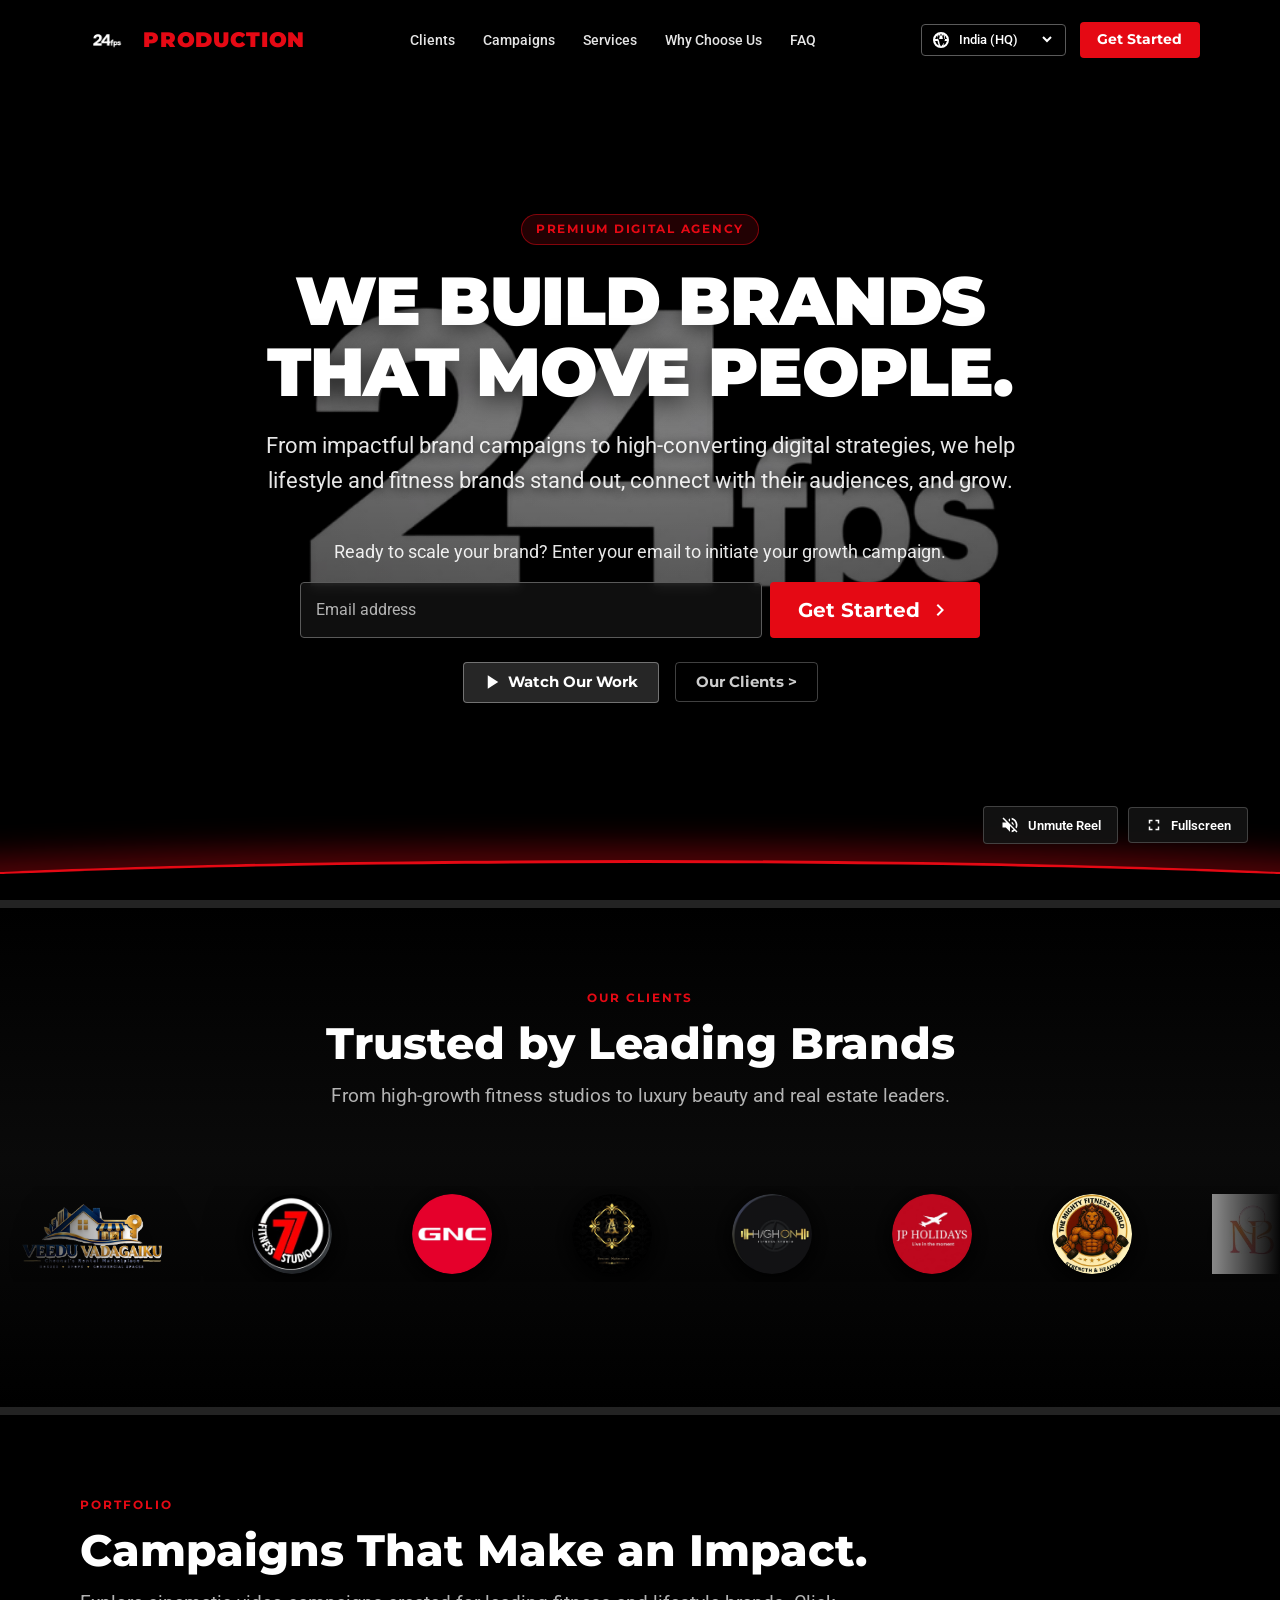
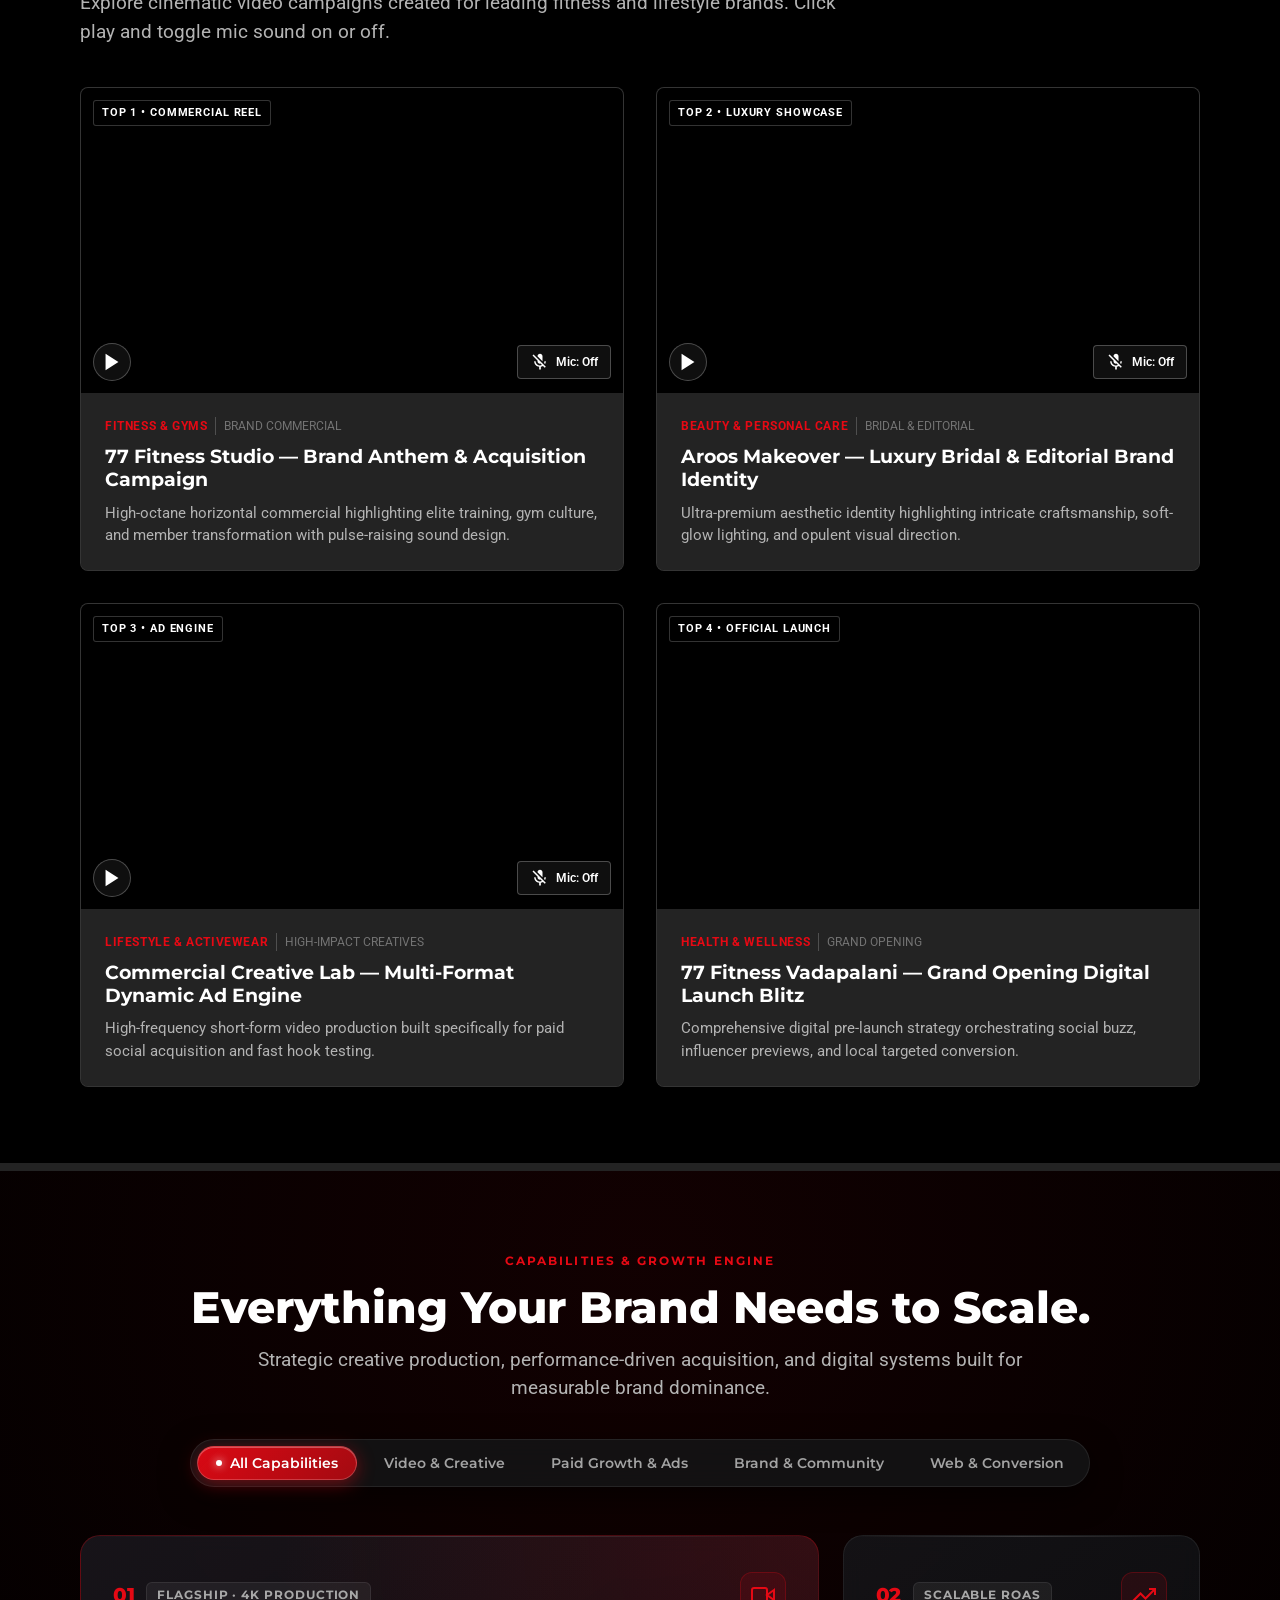
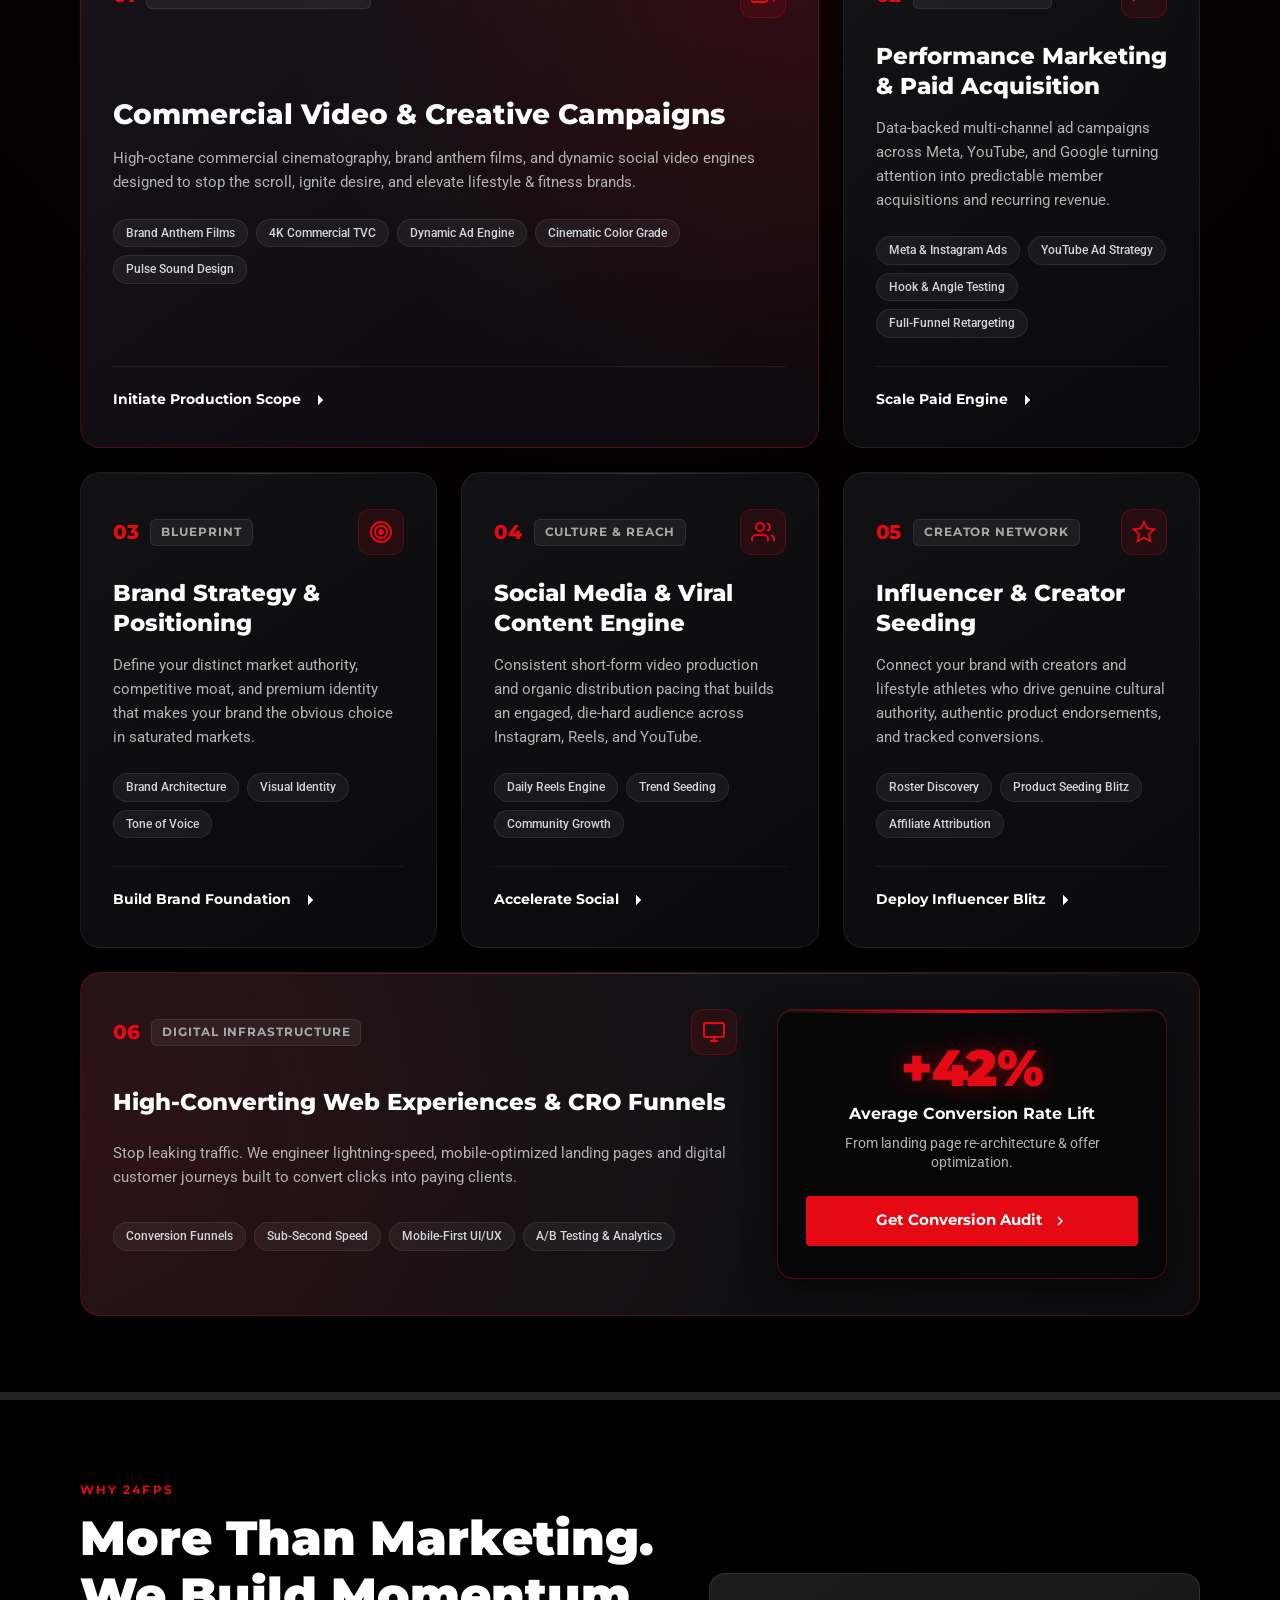
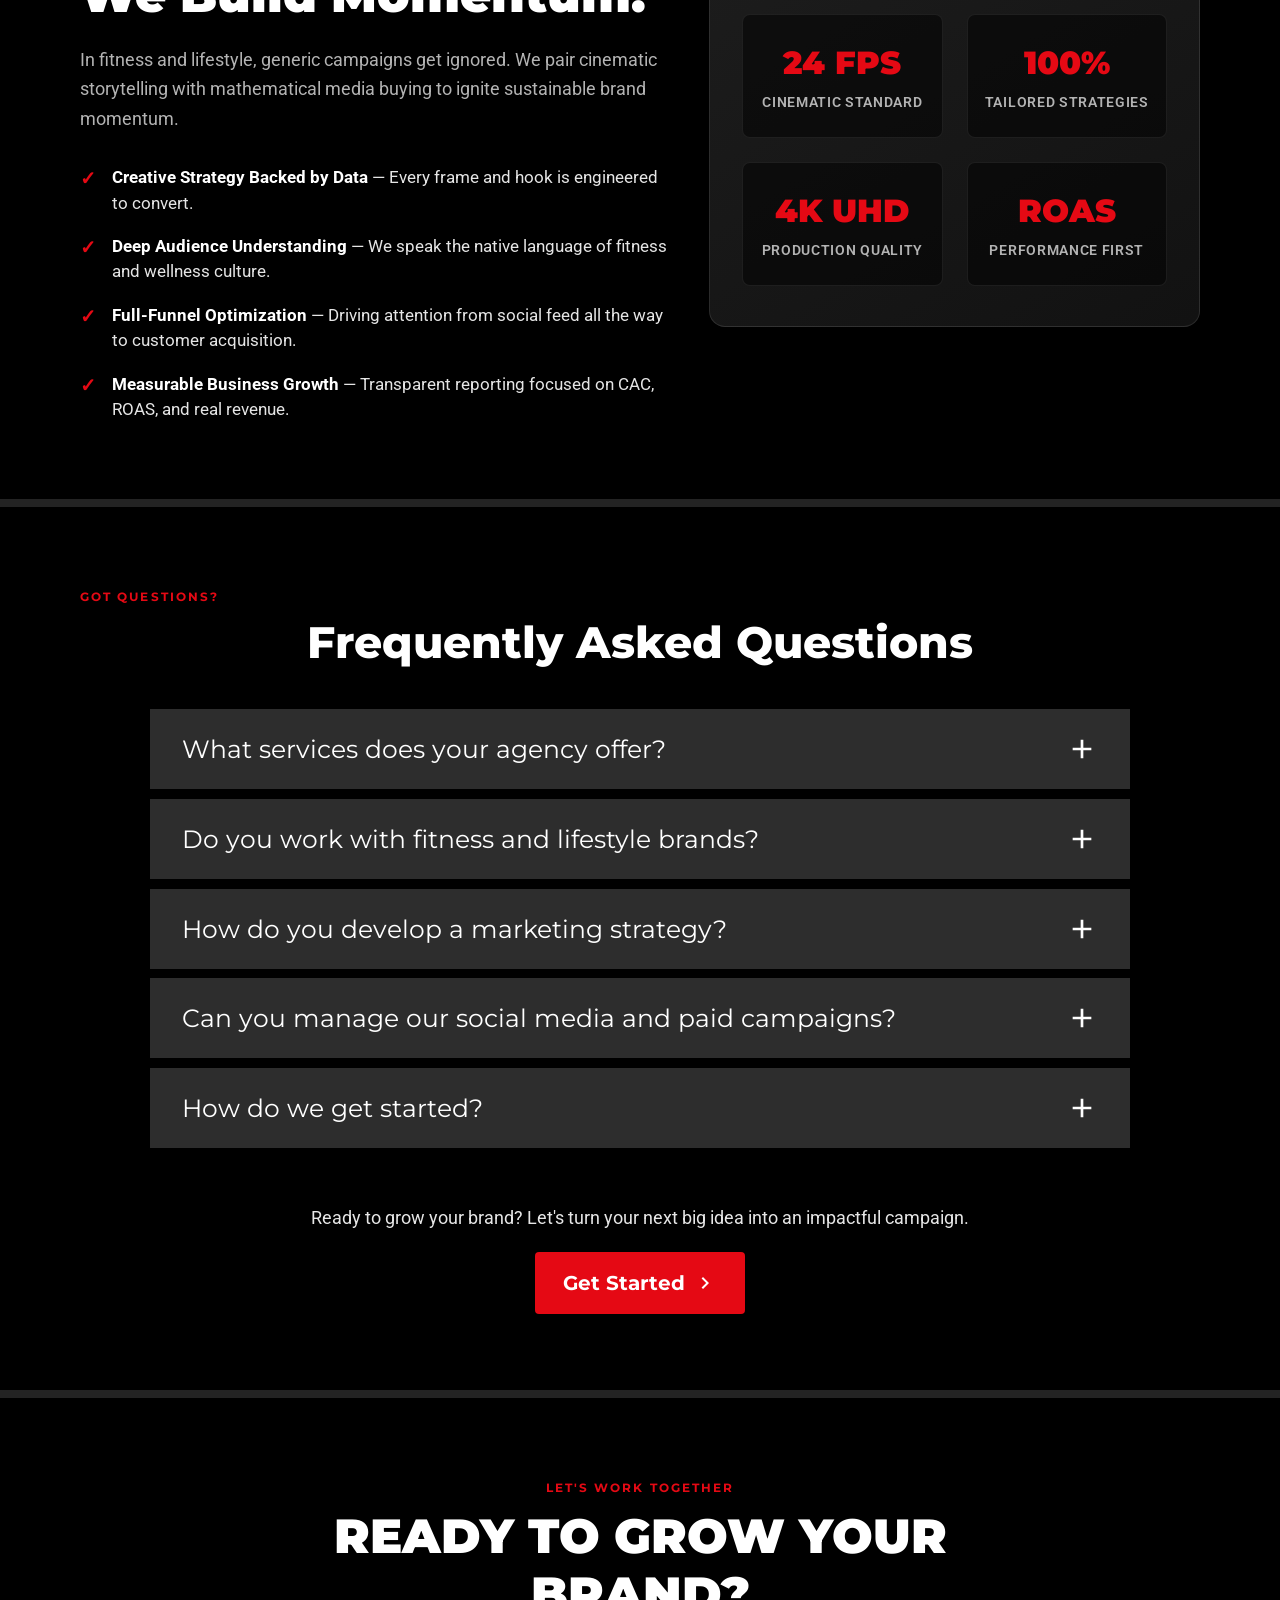
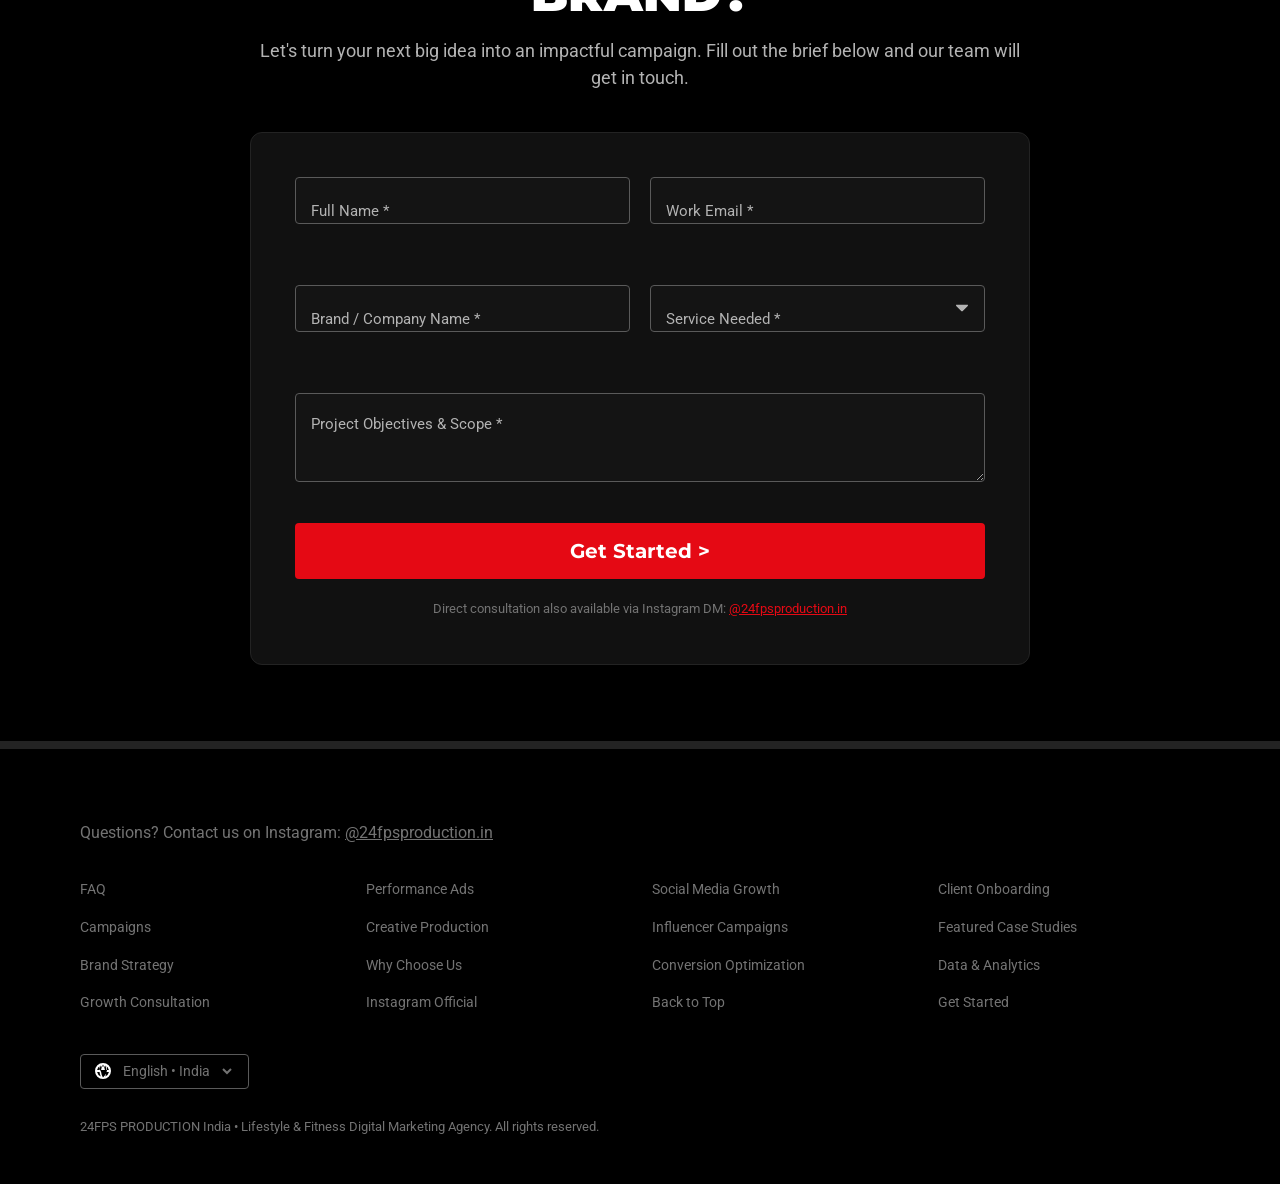
==== commit 1a3c5ca5: "Transform Services section into advanced interactive Bento Grid with category filter switcher and co" ====
--- a/index.html
+++ b/index.html
@@ -403,66 +403,264 @@
 
     <div class="nf-divider"></div>
 
-    <!-- SERVICES SECTION -->
-    <section class="nf-section" id="services">
+    <!-- SERVICES SECTION: ADVANCED BENTO GRID -->
+    <section class="nf-section nf-services-section" id="services">
       <div class="nf-container">
-        <div class="nf-section-header reveal-up">
-          <div class="nf-section-eyebrow">What We Do</div>
-          <h2 class="nf-section-title">Everything Your Brand Needs to Grow.</h2>
-          <p class="nf-section-subtitle">
-            Every campaign has a purpose. Every strategy is built to move your brand forward.
+        <div class="nf-section-header text-center reveal-up">
+          <div class="nf-section-eyebrow">Capabilities &amp; Growth Engine</div>
+          <h2 class="nf-section-title">Everything Your Brand Needs to Scale.</h2>
+          <p class="nf-section-subtitle" style="margin: 0 auto 2.25rem auto;">
+            Strategic creative production, performance-driven acquisition, and digital systems built for measurable brand dominance.
           </p>
-        </div>
-
-        <div class="nf-reasons-grid">
-
-          <div class="nf-reason-card reveal-up" data-delay="0">
-            <h3 class="nf-reason-title">Brand Strategy</h3>
-            <p class="nf-reason-desc">Build a brand that stands out, connects with the right audience, and creates lasting recognition. Includes positioning, messaging, and creative direction.</p>
-            <div class="nf-reason-icon">
-              <svg viewBox="0 0 24 24" width="48" height="48" fill="none" stroke="currentColor" stroke-width="1.8"><circle cx="12" cy="12" r="10"></circle><circle cx="12" cy="12" r="6"></circle><circle cx="12" cy="12" r="2" fill="currentColor"></circle></svg>
-            </div>
-          </div>
-
-          <div class="nf-reason-card reveal-up" data-delay="0.1">
-            <h3 class="nf-reason-title">Performance Marketing</h3>
-            <p class="nf-reason-desc">Turn attention into measurable business growth through data-driven advertising, conversion-focused paid campaigns, and relentless ROI tracking.</p>
-            <div class="nf-reason-icon">
-              <svg viewBox="0 0 24 24" width="48" height="48" fill="none" stroke="currentColor" stroke-width="1.8"><polyline points="22 7 13.5 15.5 8.5 10.5 2 17"></polyline><polyline points="16 7 22 7 22 13"></polyline></svg>
-            </div>
-          </div>
-
-          <div class="nf-reason-card reveal-up" data-delay="0.2">
-            <h3 class="nf-reason-title">Social Media Marketing</h3>
-            <p class="nf-reason-desc">Build communities, strengthen brand identity, and create content that people want to engage with across Instagram, YouTube, and digital platforms.</p>
-            <div class="nf-reason-icon">
-              <svg viewBox="0 0 24 24" width="48" height="48" fill="none" stroke="currentColor" stroke-width="1.8"><path d="M17 21v-2a4 4 0 0 0-4-4H5a4 4 0 0 0-4 4v2"></path><circle cx="9" cy="7" r="4"></circle><path d="M23 21v-2a4 4 0 0 0-3-3.87"></path><path d="M16 3.13a4 4 0 0 1 0 7.75"></path></svg>
-            </div>
-          </div>
-
-          <div class="nf-reason-card reveal-up" data-delay="0.05">
-            <h3 class="nf-reason-title">Creative Campaigns</h3>
-            <p class="nf-reason-desc">Create compelling visual stories that make people stop, pay attention, and remember your brand through commercial video production and photography.</p>
-            <div class="nf-reason-icon">
-              <svg viewBox="0 0 24 24" width="48" height="48" fill="none" stroke="currentColor" stroke-width="1.8"><rect x="2" y="2" width="20" height="20" rx="2.18" ry="2.18"></rect><line x1="7" y1="2" x2="7" y2="22"></line><line x1="17" y1="2" x2="17" y2="22"></line><line x1="2" y1="12" x2="22" y2="12"></line></svg>
-            </div>
-          </div>
-
-          <div class="nf-reason-card reveal-up" data-delay="0.15">
-            <h3 class="nf-reason-title">Influencer Marketing</h3>
-            <p class="nf-reason-desc">Connect lifestyle and fitness brands with creators who influence culture and inspire action. From creator discovery to performance tracking.</p>
-            <div class="nf-reason-icon">
-              <svg viewBox="0 0 24 24" width="48" height="48" fill="none" stroke="currentColor" stroke-width="1.8"><polygon points="12 2 15.09 8.26 22 9.27 17 14.14 18.18 21.02 12 17.77 5.82 21.02 7 14.14 2 9.27 8.91 8.26 12 2"></polygon></svg>
-            </div>
-          </div>
-
-          <div class="nf-reason-card reveal-up" data-delay="0.25">
-            <h3 class="nf-reason-title">Website &amp; Conversion Optimization</h3>
-            <p class="nf-reason-desc">Transform your digital presence into a seamless experience designed to convert visitors into customers through speed, design, and CRO strategy.</p>
-            <div class="nf-reason-icon">
-              <svg viewBox="0 0 24 24" width="48" height="48" fill="none" stroke="currentColor" stroke-width="1.8"><rect x="2" y="3" width="20" height="14" rx="2" ry="2"></rect><line x1="8" y1="21" x2="16" y2="21"></line><line x1="12" y1="17" x2="12" y2="21"></line></svg>
-            </div>
-          </div>
+
+          <!-- Interactive Filter Tabs -->
+          <div class="nf-services-filter-bar" role="tablist" aria-label="Filter Services">
+            <button class="nf-filter-pill is-active" data-filter="all" role="tab" aria-selected="true">
+              <span class="nf-filter-dot"></span> All Capabilities
+            </button>
+            <button class="nf-filter-pill" data-filter="video" role="tab" aria-selected="false">
+              Video &amp; Creative
+            </button>
+            <button class="nf-filter-pill" data-filter="growth" role="tab" aria-selected="false">
+              Paid Growth &amp; Ads
+            </button>
+            <button class="nf-filter-pill" data-filter="brand" role="tab" aria-selected="false">
+              Brand &amp; Community
+            </button>
+            <button class="nf-filter-pill" data-filter="web" role="tab" aria-selected="false">
+              Web &amp; Conversion
+            </button>
+          </div>
+        </div>
+
+        <!-- Dynamic Bento Grid -->
+        <div class="nf-services-bento" id="servicesBento">
+
+          <!-- 01: COMMERCIAL VIDEO & CREATIVE CAMPAIGNS (Featured Bento Hero) -->
+          <article class="nf-bento-card nf-bento-featured reveal-up" data-category="video" data-delay="0">
+            <div class="nf-bento-top">
+              <div class="nf-bento-badge-group">
+                <span class="nf-bento-index">01</span>
+                <span class="nf-bento-tag">FLAGSHIP · 4K PRODUCTION</span>
+              </div>
+              <div class="nf-bento-icon-box">
+                <svg viewBox="0 0 24 24" width="24" height="24" fill="none" stroke="currentColor" stroke-width="2">
+                  <polygon points="23 7 16 12 23 17 23 7"></polygon>
+                  <rect x="1" y="5" width="15" height="14" rx="2" ry="2"></rect>
+                </svg>
+              </div>
+            </div>
+
+            <div class="nf-bento-body">
+              <h3 class="nf-bento-title">Commercial Video &amp; Creative Campaigns</h3>
+              <p class="nf-bento-desc">
+                High-octane commercial cinematography, brand anthem films, and dynamic social video engines designed to stop the scroll, ignite desire, and elevate lifestyle &amp; fitness brands.
+              </p>
+
+              <div class="nf-bento-tags">
+                <span class="nf-bento-pill">Brand Anthem Films</span>
+                <span class="nf-bento-pill">4K Commercial TVC</span>
+                <span class="nf-bento-pill">Dynamic Ad Engine</span>
+                <span class="nf-bento-pill">Cinematic Color Grade</span>
+                <span class="nf-bento-pill">Pulse Sound Design</span>
+              </div>
+            </div>
+
+            <div class="nf-bento-footer">
+              <a href="#contact" class="nf-bento-link">
+                <span>Initiate Production Scope</span>
+                <svg viewBox="0 0 24 24" width="18" height="18" fill="currentColor"><path d="M5 12h14M12 5l7 7-7 7"/></svg>
+              </a>
+            </div>
+          </article>
+
+          <!-- 02: PERFORMANCE MARKETING & PAID ADS -->
+          <article class="nf-bento-card nf-bento-highlight reveal-up" data-category="growth" data-delay="0.1">
+            <div class="nf-bento-top">
+              <div class="nf-bento-badge-group">
+                <span class="nf-bento-index">02</span>
+                <span class="nf-bento-tag">SCALABLE ROAS</span>
+              </div>
+              <div class="nf-bento-icon-box">
+                <svg viewBox="0 0 24 24" width="24" height="24" fill="none" stroke="currentColor" stroke-width="2">
+                  <polyline points="23 6 13.5 15.5 8.5 10.5 1 18"></polyline>
+                  <polyline points="17 6 23 6 23 12"></polyline>
+                </svg>
+              </div>
+            </div>
+
+            <div class="nf-bento-body">
+              <h3 class="nf-bento-title">Performance Marketing &amp; Paid Acquisition</h3>
+              <p class="nf-bento-desc">
+                Data-backed multi-channel ad campaigns across Meta, YouTube, and Google turning attention into predictable member acquisitions and recurring revenue.
+              </p>
+
+              <div class="nf-bento-tags">
+                <span class="nf-bento-pill">Meta &amp; Instagram Ads</span>
+                <span class="nf-bento-pill">YouTube Ad Strategy</span>
+                <span class="nf-bento-pill">Hook &amp; Angle Testing</span>
+                <span class="nf-bento-pill">Full-Funnel Retargeting</span>
+              </div>
+            </div>
+
+            <div class="nf-bento-footer">
+              <a href="#contact" class="nf-bento-link">
+                <span>Scale Paid Engine</span>
+                <svg viewBox="0 0 24 24" width="18" height="18" fill="currentColor"><path d="M5 12h14M12 5l7 7-7 7"/></svg>
+              </a>
+            </div>
+          </article>
+
+          <!-- 03: BRAND STRATEGY & POSITIONING -->
+          <article class="nf-bento-card reveal-up" data-category="brand" data-delay="0.15">
+            <div class="nf-bento-top">
+              <div class="nf-bento-badge-group">
+                <span class="nf-bento-index">03</span>
+                <span class="nf-bento-tag">BLUEPRINT</span>
+              </div>
+              <div class="nf-bento-icon-box">
+                <svg viewBox="0 0 24 24" width="24" height="24" fill="none" stroke="currentColor" stroke-width="2">
+                  <circle cx="12" cy="12" r="10"></circle>
+                  <circle cx="12" cy="12" r="6"></circle>
+                  <circle cx="12" cy="12" r="2" fill="currentColor"></circle>
+                </svg>
+              </div>
+            </div>
+
+            <div class="nf-bento-body">
+              <h3 class="nf-bento-title">Brand Strategy &amp; Positioning</h3>
+              <p class="nf-bento-desc">
+                Define your distinct market authority, competitive moat, and premium identity that makes your brand the obvious choice in saturated markets.
+              </p>
+
+              <div class="nf-bento-tags">
+                <span class="nf-bento-pill">Brand Architecture</span>
+                <span class="nf-bento-pill">Visual Identity</span>
+                <span class="nf-bento-pill">Tone of Voice</span>
+              </div>
+            </div>
+
+            <div class="nf-bento-footer">
+              <a href="#contact" class="nf-bento-link">
+                <span>Build Brand Foundation</span>
+                <svg viewBox="0 0 24 24" width="18" height="18" fill="currentColor"><path d="M5 12h14M12 5l7 7-7 7"/></svg>
+              </a>
+            </div>
+          </article>
+
+          <!-- 04: SOCIAL MEDIA MARKETING & VIRAL CONTENT -->
+          <article class="nf-bento-card reveal-up" data-category="brand" data-delay="0.2">
+            <div class="nf-bento-top">
+              <div class="nf-bento-badge-group">
+                <span class="nf-bento-index">04</span>
+                <span class="nf-bento-tag">CULTURE &amp; REACH</span>
+              </div>
+              <div class="nf-bento-icon-box">
+                <svg viewBox="0 0 24 24" width="24" height="24" fill="none" stroke="currentColor" stroke-width="2">
+                  <path d="M17 21v-2a4 4 0 0 0-4-4H5a4 4 0 0 0-4 4v2"></path>
+                  <circle cx="9" cy="7" r="4"></circle>
+                  <path d="M23 21v-2a4 4 0 0 0-3-3.87"></path>
+                  <path d="M16 3.13a4 4 0 0 1 0 7.75"></path>
+                </svg>
+              </div>
+            </div>
+
+            <div class="nf-bento-body">
+              <h3 class="nf-bento-title">Social Media &amp; Viral Content Engine</h3>
+              <p class="nf-bento-desc">
+                Consistent short-form video production and organic distribution pacing that builds an engaged, die-hard audience across Instagram, Reels, and YouTube.
+              </p>
+
+              <div class="nf-bento-tags">
+                <span class="nf-bento-pill">Daily Reels Engine</span>
+                <span class="nf-bento-pill">Trend Seeding</span>
+                <span class="nf-bento-pill">Community Growth</span>
+              </div>
+            </div>
+
+            <div class="nf-bento-footer">
+              <a href="#contact" class="nf-bento-link">
+                <span>Accelerate Social</span>
+                <svg viewBox="0 0 24 24" width="18" height="18" fill="currentColor"><path d="M5 12h14M12 5l7 7-7 7"/></svg>
+              </a>
+            </div>
+          </article>
+
+          <!-- 05: INFLUENCER & ATHLETE PARTNERSHIPS -->
+          <article class="nf-bento-card reveal-up" data-category="growth" data-delay="0.25">
+            <div class="nf-bento-top">
+              <div class="nf-bento-badge-group">
+                <span class="nf-bento-index">05</span>
+                <span class="nf-bento-tag">CREATOR NETWORK</span>
+              </div>
+              <div class="nf-bento-icon-box">
+                <svg viewBox="0 0 24 24" width="24" height="24" fill="none" stroke="currentColor" stroke-width="2">
+                  <polygon points="12 2 15.09 8.26 22 9.27 17 14.14 18.18 21.02 12 17.77 5.82 21.02 7 14.14 2 9.27 8.91 8.26 12 2"></polygon>
+                </svg>
+              </div>
+            </div>
+
+            <div class="nf-bento-body">
+              <h3 class="nf-bento-title">Influencer &amp; Creator Seeding</h3>
+              <p class="nf-bento-desc">
+                Connect your brand with creators and lifestyle athletes who drive genuine cultural authority, authentic product endorsements, and tracked conversions.
+              </p>
+
+              <div class="nf-bento-tags">
+                <span class="nf-bento-pill">Roster Discovery</span>
+                <span class="nf-bento-pill">Product Seeding Blitz</span>
+                <span class="nf-bento-pill">Affiliate Attribution</span>
+              </div>
+            </div>
+
+            <div class="nf-bento-footer">
+              <a href="#contact" class="nf-bento-link">
+                <span>Deploy Influencer Blitz</span>
+                <svg viewBox="0 0 24 24" width="18" height="18" fill="currentColor"><path d="M5 12h14M12 5l7 7-7 7"/></svg>
+              </a>
+            </div>
+          </article>
+
+          <!-- 06: WEBSITE & CRO FUNNEL (Horizontal Bento Showcase Banner) -->
+          <article class="nf-bento-card nf-bento-banner reveal-up" data-category="web" data-delay="0.3">
+            <div class="nf-bento-banner-left">
+              <div class="nf-bento-top">
+                <div class="nf-bento-badge-group">
+                  <span class="nf-bento-index">06</span>
+                  <span class="nf-bento-tag">DIGITAL INFRASTRUCTURE</span>
+                </div>
+                <div class="nf-bento-icon-box">
+                  <svg viewBox="0 0 24 24" width="24" height="24" fill="none" stroke="currentColor" stroke-width="2">
+                    <rect x="2" y="3" width="20" height="14" rx="2" ry="2"></rect>
+                    <line x1="8" y1="21" x2="16" y2="21"></line>
+                    <line x1="12" y1="17" x2="12" y2="21"></line>
+                  </svg>
+                </div>
+              </div>
+              <h3 class="nf-bento-title">High-Converting Web Experiences &amp; CRO Funnels</h3>
+              <p class="nf-bento-desc">
+                Stop leaking traffic. We engineer lightning-speed, mobile-optimized landing pages and digital customer journeys built to convert clicks into paying clients.
+              </p>
+              <div class="nf-bento-tags">
+                <span class="nf-bento-pill">Conversion Funnels</span>
+                <span class="nf-bento-pill">Sub-Second Speed</span>
+                <span class="nf-bento-pill">Mobile-First UI/UX</span>
+                <span class="nf-bento-pill">A/B Testing &amp; Analytics</span>
+              </div>
+            </div>
+
+            <div class="nf-bento-banner-right">
+              <div class="nf-banner-stat-box">
+                <div class="nf-banner-stat-num">+42%</div>
+                <div class="nf-banner-stat-label">Average Conversion Rate Lift</div>
+                <p class="nf-banner-stat-sub">From landing page re-architecture &amp; offer optimization.</p>
+                <a href="#contact" class="nf-btn nf-btn-primary nf-banner-cta">
+                  <span>Get Conversion Audit</span>
+                  <svg viewBox="0 0 24 24" width="18" height="18" fill="currentColor"><path d="M8.59 16.59L13.17 12 8.59 7.41 10 6l6 6-6 6-1.41-1.41z"/></svg>
+                </a>
+              </div>
+            </div>
+          </article>
 
         </div>
       </div>
--- a/style.css
+++ b/style.css
@@ -853,62 +853,362 @@
 }
 
 /* --------------------------------------------------------------------------
-   7. SERVICES SECTION (Netflix "More Reasons to Join" Card Grid)
+   7. SERVICES SECTION — ADVANCED BENTO GRID & FILTER SUITE
    -------------------------------------------------------------------------- */
-.nf-reasons-grid {
+.nf-services-section {
+  position: relative;
+  background: radial-gradient(circle at 50% 5%, rgba(229, 9, 20, 0.08) 0%, transparent 55%), #000000;
+  overflow: hidden;
+}
+
+/* Filter Pill Bar */
+.nf-services-filter-bar {
+  display: flex;
+  align-items: center;
+  justify-content: center;
+  flex-wrap: wrap;
+  gap: 0.5rem;
+  margin: 0 auto 3rem auto;
+  padding: 6px;
+  background: rgba(20, 20, 22, 0.85);
+  border: 1px solid rgba(255, 255, 255, 0.08);
+  border-radius: 100px;
+  width: max-content;
+  max-width: 100%;
+  backdrop-filter: blur(14px);
+  -webkit-backdrop-filter: blur(14px);
+  box-shadow: 0 10px 30px rgba(0, 0, 0, 0.6);
+}
+
+.nf-filter-pill {
+  display: inline-flex;
+  align-items: center;
+  gap: 8px;
+  padding: 8px 18px;
+  font-family: var(--font-main);
+  font-size: 0.85rem;
+  font-weight: 600;
+  color: #a3a3a3;
+  background: transparent;
+  border: 1px solid transparent;
+  border-radius: 100px;
+  cursor: pointer;
+  transition: all 0.3s var(--ease);
+  user-select: none;
+}
+
+.nf-filter-pill:hover {
+  color: #ffffff;
+  background: rgba(255, 255, 255, 0.06);
+}
+
+.nf-filter-pill.is-active {
+  color: #ffffff;
+  background: linear-gradient(135deg, rgba(229, 9, 20, 0.95), rgba(180, 10, 18, 0.9));
+  border-color: rgba(255, 255, 255, 0.2);
+  box-shadow: 0 4px 18px rgba(229, 9, 20, 0.45), inset 0 1px 0 rgba(255, 255, 255, 0.3);
+}
+
+.nf-filter-dot {
+  width: 6px;
+  height: 6px;
+  border-radius: 50%;
+  background: #ffffff;
+  box-shadow: 0 0 8px rgba(255, 255, 255, 0.9);
+}
+
+/* Bento Grid Architecture */
+.nf-services-bento {
   display: grid;
   grid-template-columns: 1fr;
-  gap: 1.25rem;
-}
-
-@media (min-width: 600px) {
-  .nf-reasons-grid {
+  gap: 1.5rem;
+  width: 100%;
+}
+
+@media (min-width: 768px) {
+  .nf-services-bento {
     grid-template-columns: repeat(2, 1fr);
   }
 }
 
 @media (min-width: 1024px) {
-  .nf-reasons-grid {
+  .nf-services-bento {
     grid-template-columns: repeat(3, 1fr);
   }
 }
 
-.nf-reason-card {
-  background: var(--nf-card-gradient);
+/* Bento Card Base */
+.nf-bento-card {
+  position: relative;
+  display: flex;
+  flex-direction: column;
+  justify-content: space-between;
+  background: linear-gradient(145deg, rgba(22, 22, 26, 0.8) 0%, rgba(11, 11, 13, 0.92) 100%);
+  border: 1px solid rgba(255, 255, 255, 0.07);
+  border-radius: 20px;
+  padding: 2.25rem 2rem;
+  overflow: hidden;
+  transition: transform 0.35s cubic-bezier(0.16, 1, 0.3, 1),
+              border-color 0.35s ease,
+              box-shadow 0.35s ease,
+              opacity 0.35s ease;
+  backdrop-filter: blur(10px);
+  -webkit-backdrop-filter: blur(10px);
+}
+
+/* Glass highlight line along the top of every card */
+.nf-bento-card::before {
+  content: '';
+  position: absolute;
+  top: 0;
+  left: 0;
+  right: 0;
+  height: 1px;
+  background: linear-gradient(90deg, transparent, rgba(255, 255, 255, 0.16), transparent);
+  pointer-events: none;
+}
+
+.nf-bento-card:hover {
+  transform: translateY(-6px);
+  border-color: rgba(229, 9, 20, 0.5);
+  box-shadow: 0 20px 48px rgba(0, 0, 0, 0.85), 0 0 30px rgba(229, 9, 20, 0.16);
+}
+
+/* Filter Dimming State */
+.nf-bento-card.is-dimmed {
+  opacity: 0.18;
+  transform: scale(0.98);
+  pointer-events: none;
+}
+
+/* Bento Featured (Card 1: Commercial Video) */
+@media (min-width: 1024px) {
+  .nf-bento-featured {
+    grid-column: span 2;
+    background: radial-gradient(circle at 100% 0%, rgba(229, 9, 20, 0.16) 0%, transparent 60%),
+                linear-gradient(145deg, rgba(26, 22, 28, 0.88) 0%, rgba(12, 10, 14, 0.96) 100%);
+    border-color: rgba(229, 9, 20, 0.28);
+  }
+}
+
+/* Bento Top Bar */
+.nf-bento-top {
+  display: flex;
+  align-items: center;
+  justify-content: space-between;
+  margin-bottom: 1.5rem;
+}
+
+.nf-bento-badge-group {
+  display: flex;
+  align-items: center;
+  gap: 0.75rem;
+}
+
+.nf-bento-index {
+  font-family: var(--font-main);
+  font-size: 1.25rem;
+  font-weight: 800;
+  color: var(--nf-red);
+  letter-spacing: -0.02em;
+}
+
+.nf-bento-tag {
+  font-family: var(--font-main);
+  font-size: 0.72rem;
+  font-weight: 700;
+  letter-spacing: 0.08em;
+  text-transform: uppercase;
+  color: #a8a8a8;
+  background: rgba(255, 255, 255, 0.06);
+  padding: 4px 10px;
+  border-radius: 6px;
+  border: 1px solid rgba(255, 255, 255, 0.08);
+}
+
+.nf-bento-icon-box {
+  width: 46px;
+  height: 46px;
+  border-radius: 12px;
+  background: rgba(229, 9, 20, 0.1);
+  border: 1px solid rgba(229, 9, 20, 0.25);
+  display: flex;
+  align-items: center;
+  justify-content: center;
+  color: var(--nf-red);
+  transition: transform 0.3s var(--ease), background 0.3s ease, color 0.3s ease, box-shadow 0.3s ease;
+}
+
+.nf-bento-card:hover .nf-bento-icon-box {
+  transform: scale(1.1) rotate(4deg);
+  background: var(--nf-red);
+  color: #ffffff;
+  box-shadow: 0 0 20px rgba(229, 9, 20, 0.6);
+}
+
+/* Bento Card Typography */
+.nf-bento-title {
+  font-family: var(--font-main);
+  font-size: clamp(1.2rem, 1.8vw, 1.45rem);
+  font-weight: 800;
+  color: #ffffff;
+  line-height: 1.3;
+  margin-bottom: 0.85rem;
+}
+
+.nf-bento-featured .nf-bento-title {
+  font-size: clamp(1.35rem, 2.2vw, 1.75rem);
+}
+
+.nf-bento-desc {
+  font-size: 0.94rem;
+  line-height: 1.6;
+  color: var(--nf-text-secondary);
+  margin-bottom: 1.5rem;
+}
+
+/* Bento Pill Deliverables Tags */
+.nf-bento-tags {
+  display: flex;
+  flex-wrap: wrap;
+  gap: 0.5rem;
+  margin-bottom: 1.75rem;
+}
+
+.nf-bento-pill {
+  display: inline-block;
+  font-size: 0.78rem;
+  font-weight: 500;
+  color: #d1d5db;
+  background: rgba(255, 255, 255, 0.05);
+  border: 1px solid rgba(255, 255, 255, 0.08);
+  padding: 4px 12px;
+  border-radius: 100px;
+  transition: all 0.25s ease;
+}
+
+.nf-bento-card:hover .nf-bento-pill {
+  background: rgba(255, 255, 255, 0.08);
+  border-color: rgba(255, 255, 255, 0.16);
+  color: #ffffff;
+}
+
+/* Bento Footer Action Link */
+.nf-bento-footer {
+  padding-top: 1.25rem;
+  border-top: 1px solid rgba(255, 255, 255, 0.06);
+}
+
+.nf-bento-link {
+  display: inline-flex;
+  align-items: center;
+  gap: 8px;
+  font-family: var(--font-main);
+  font-size: 0.88rem;
+  font-weight: 700;
+  color: #ffffff;
+  text-decoration: none;
+  transition: color 0.25s ease, gap 0.25s ease;
+}
+
+.nf-bento-link svg {
+  transition: transform 0.25s ease;
+}
+
+.nf-bento-card:hover .nf-bento-link {
+  color: var(--nf-red);
+  gap: 12px;
+}
+
+.nf-bento-card:hover .nf-bento-link svg {
+  transform: translateX(4px);
+}
+
+/* Bento Banner (Card 06: Full Width Conversion Banner) */
+@media (min-width: 1024px) {
+  .nf-bento-banner {
+    grid-column: span 3;
+    display: grid;
+    grid-template-columns: 1.6fr 1fr;
+    gap: 2.5rem;
+    align-items: center;
+    background: radial-gradient(circle at 0% 50%, rgba(229, 9, 20, 0.12) 0%, transparent 60%),
+                linear-gradient(135deg, rgba(22, 22, 26, 0.9) 0%, rgba(14, 14, 16, 0.95) 100%);
+    border-color: rgba(229, 9, 20, 0.25);
+  }
+  
+  .nf-bento-banner-left {
+    display: flex;
+    flex-direction: column;
+    justify-content: space-between;
+    height: 100%;
+  }
+
+  .nf-bento-banner-right {
+    display: flex;
+    align-items: center;
+    justify-content: center;
+  }
+}
+
+.nf-banner-stat-box {
+  background: rgba(0, 0, 0, 0.55);
+  border: 1px solid rgba(229, 9, 20, 0.35);
   border-radius: 16px;
-  padding: 1.75rem 1.5rem 4rem 1.5rem;
+  padding: 2rem 1.75rem;
+  text-align: center;
+  width: 100%;
+  box-shadow: 0 10px 30px rgba(0, 0, 0, 0.6), inset 0 1px 0 rgba(255, 255, 255, 0.1);
   position: relative;
-  min-height: 250px;
-  border: 1px solid rgba(255, 255, 255, 0.08);
-  transition: transform 0.3s var(--ease), border-color 0.3s var(--ease), box-shadow 0.3s var(--ease);
-}
-
-.nf-reason-card:hover {
-  transform: translateY(-6px);
-  border-color: rgba(229, 9, 20, 0.4);
-  box-shadow: 0 20px 40px rgba(0, 0, 0, 0.6);
-}
-
-.nf-reason-title {
-  font-size: 1.4rem;
+  overflow: hidden;
+}
+
+.nf-banner-stat-box::before {
+  content: '';
+  position: absolute;
+  top: 0;
+  left: 0;
+  right: 0;
+  height: 3px;
+  background: linear-gradient(90deg, transparent, var(--nf-red), transparent);
+}
+
+.nf-banner-stat-num {
+  font-family: var(--font-main);
+  font-size: clamp(2.5rem, 4vw, 3.25rem);
+  font-weight: 900;
+  color: var(--nf-red);
+  line-height: 1;
+  margin-bottom: 0.5rem;
+  letter-spacing: -0.02em;
+  text-shadow: 0 0 24px rgba(229, 9, 20, 0.45);
+}
+
+.nf-banner-stat-label {
+  font-family: var(--font-main);
+  font-size: 1rem;
   font-weight: 700;
-  margin-bottom: 0.85rem;
-  color: #ffffff;
-}
-
-.nf-reason-desc {
+  color: #ffffff;
+  margin-bottom: 0.5rem;
+}
+
+.nf-banner-stat-sub {
+  font-size: 0.85rem;
+  color: var(--nf-text-secondary);
+  line-height: 1.4;
+  margin-bottom: 1.5rem;
+}
+
+.nf-banner-cta {
+  width: 100%;
+  display: inline-flex;
+  align-items: center;
+  justify-content: center;
+  gap: 8px;
+  padding: 0.85rem 1.5rem;
   font-size: 0.95rem;
-  line-height: 1.5;
-  color: var(--nf-text-secondary);
-}
-
-.nf-reason-icon {
-  position: absolute;
-  bottom: 1.25rem;
-  right: 1.25rem;
-  color: var(--nf-red);
-  opacity: 0.85;
-}
+}
+
 
 /* --------------------------------------------------------------------------
    8. WHY CHOOSE US (Netflix Alternating Feature Row)
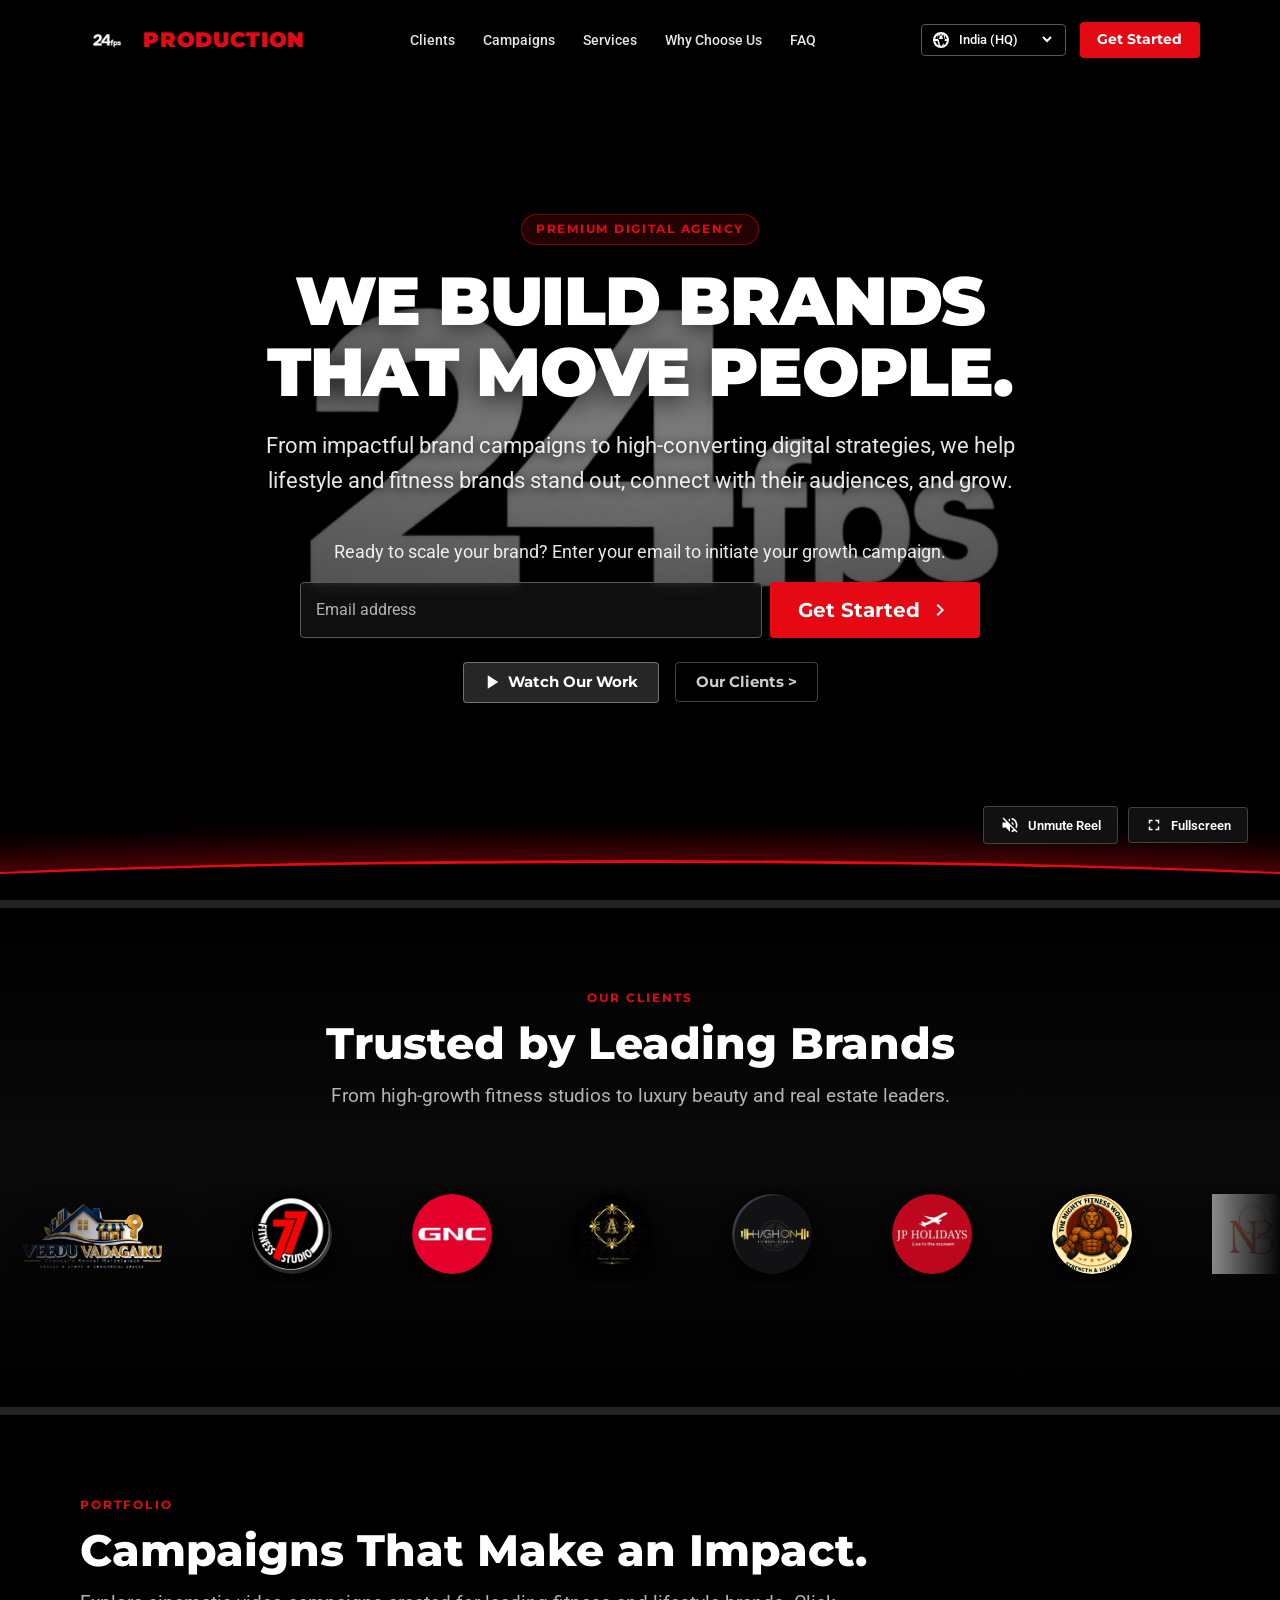
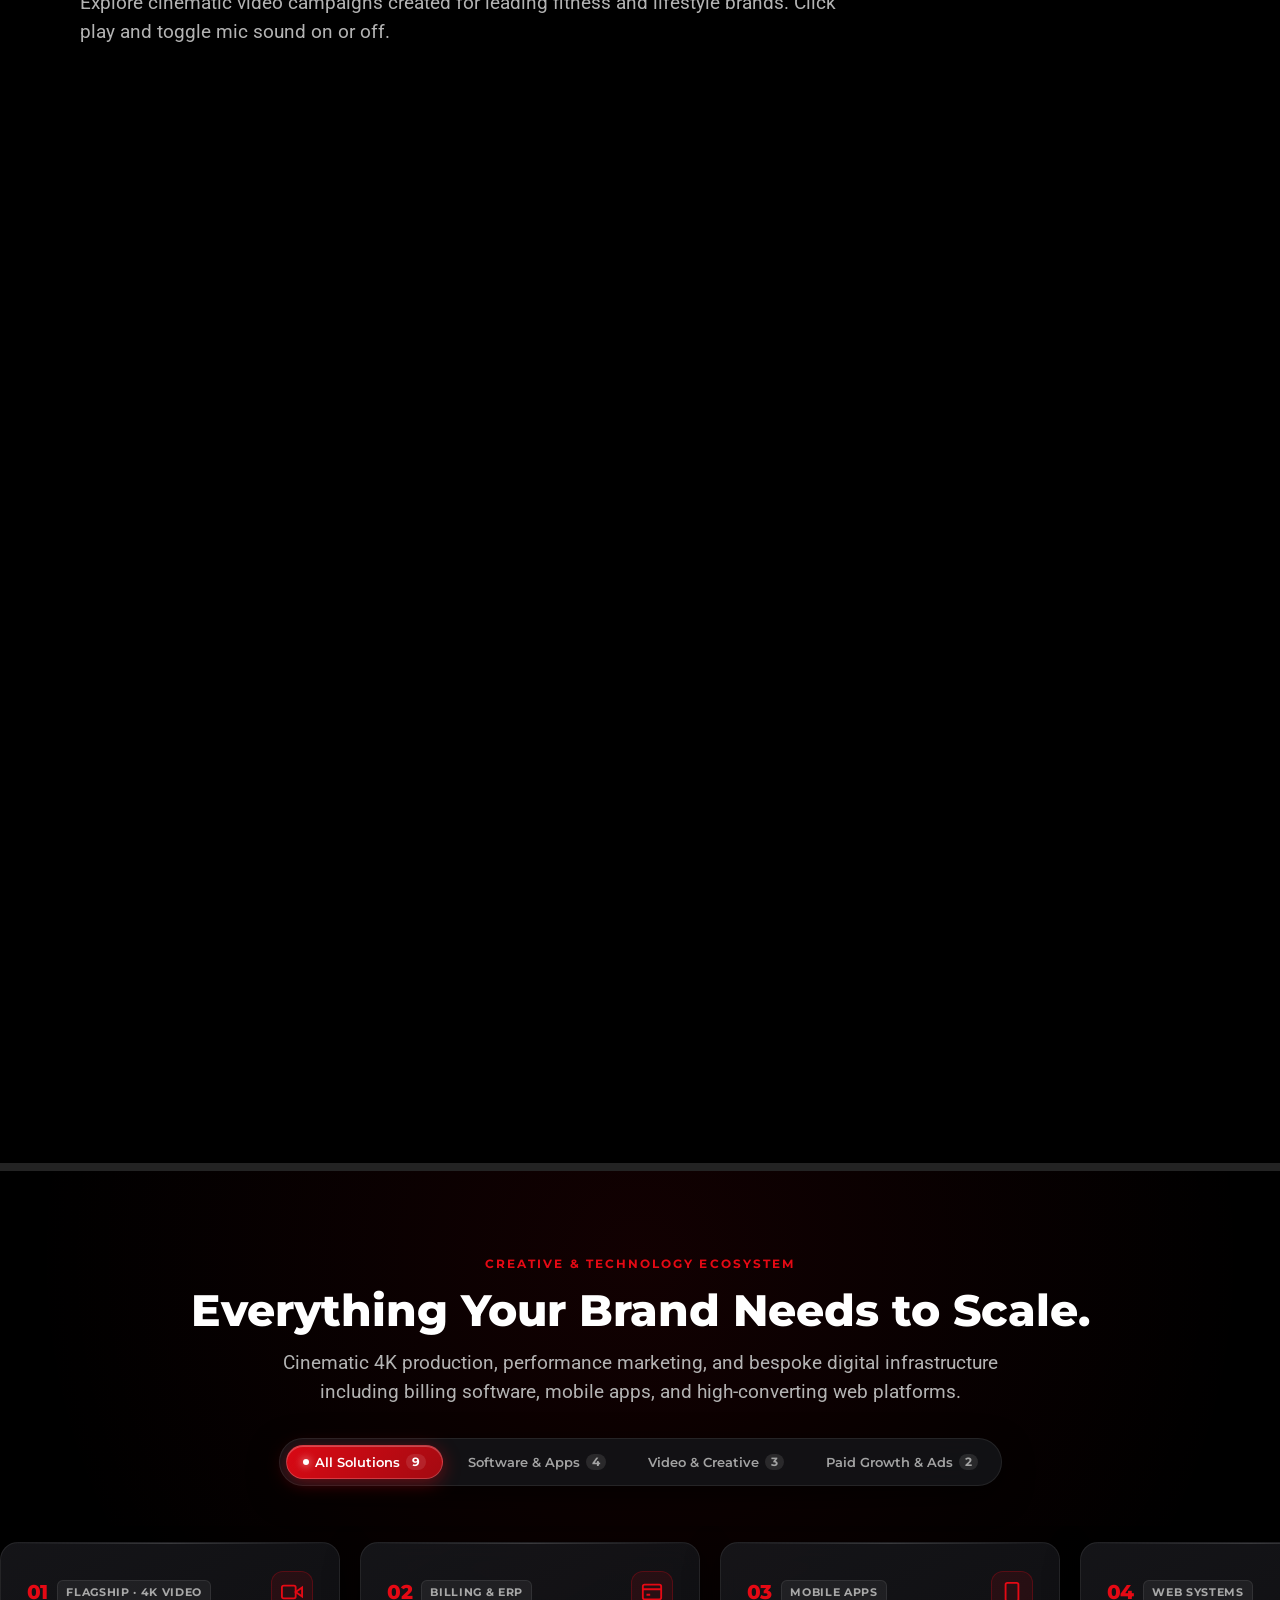
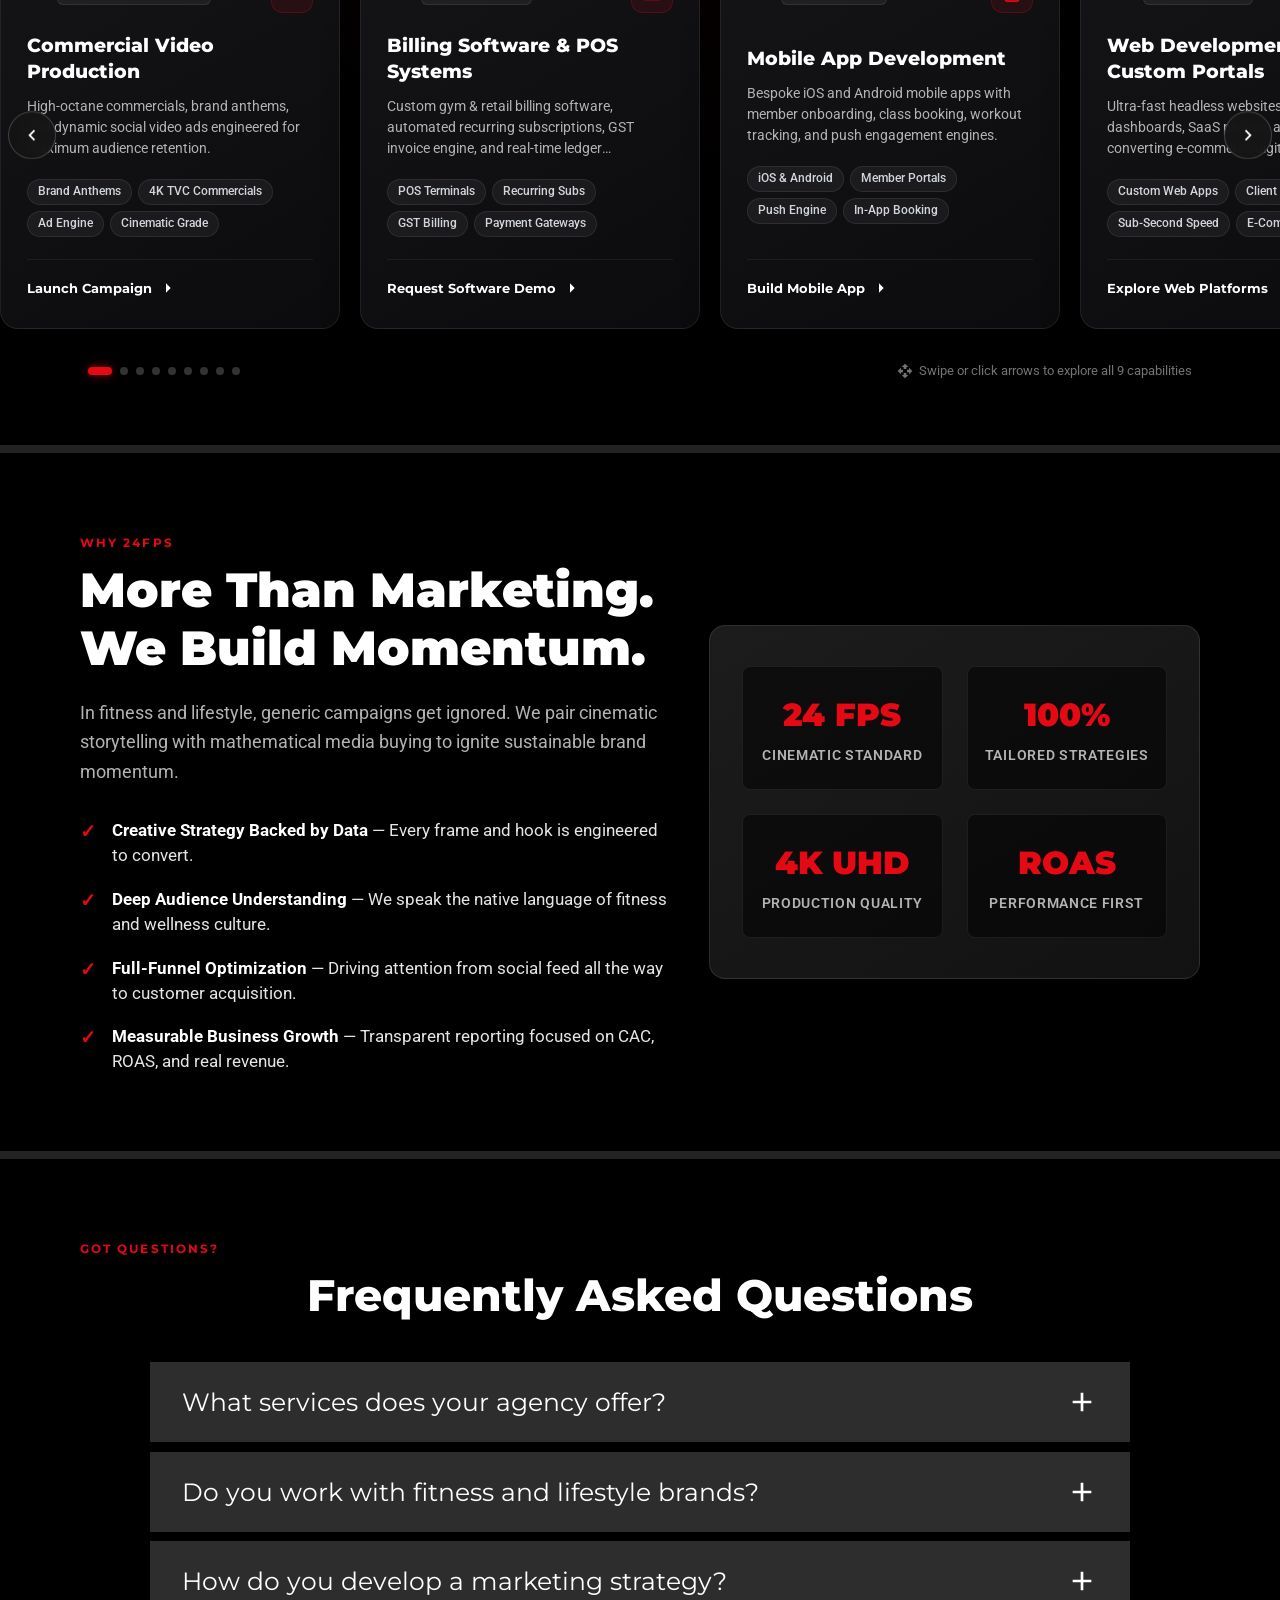
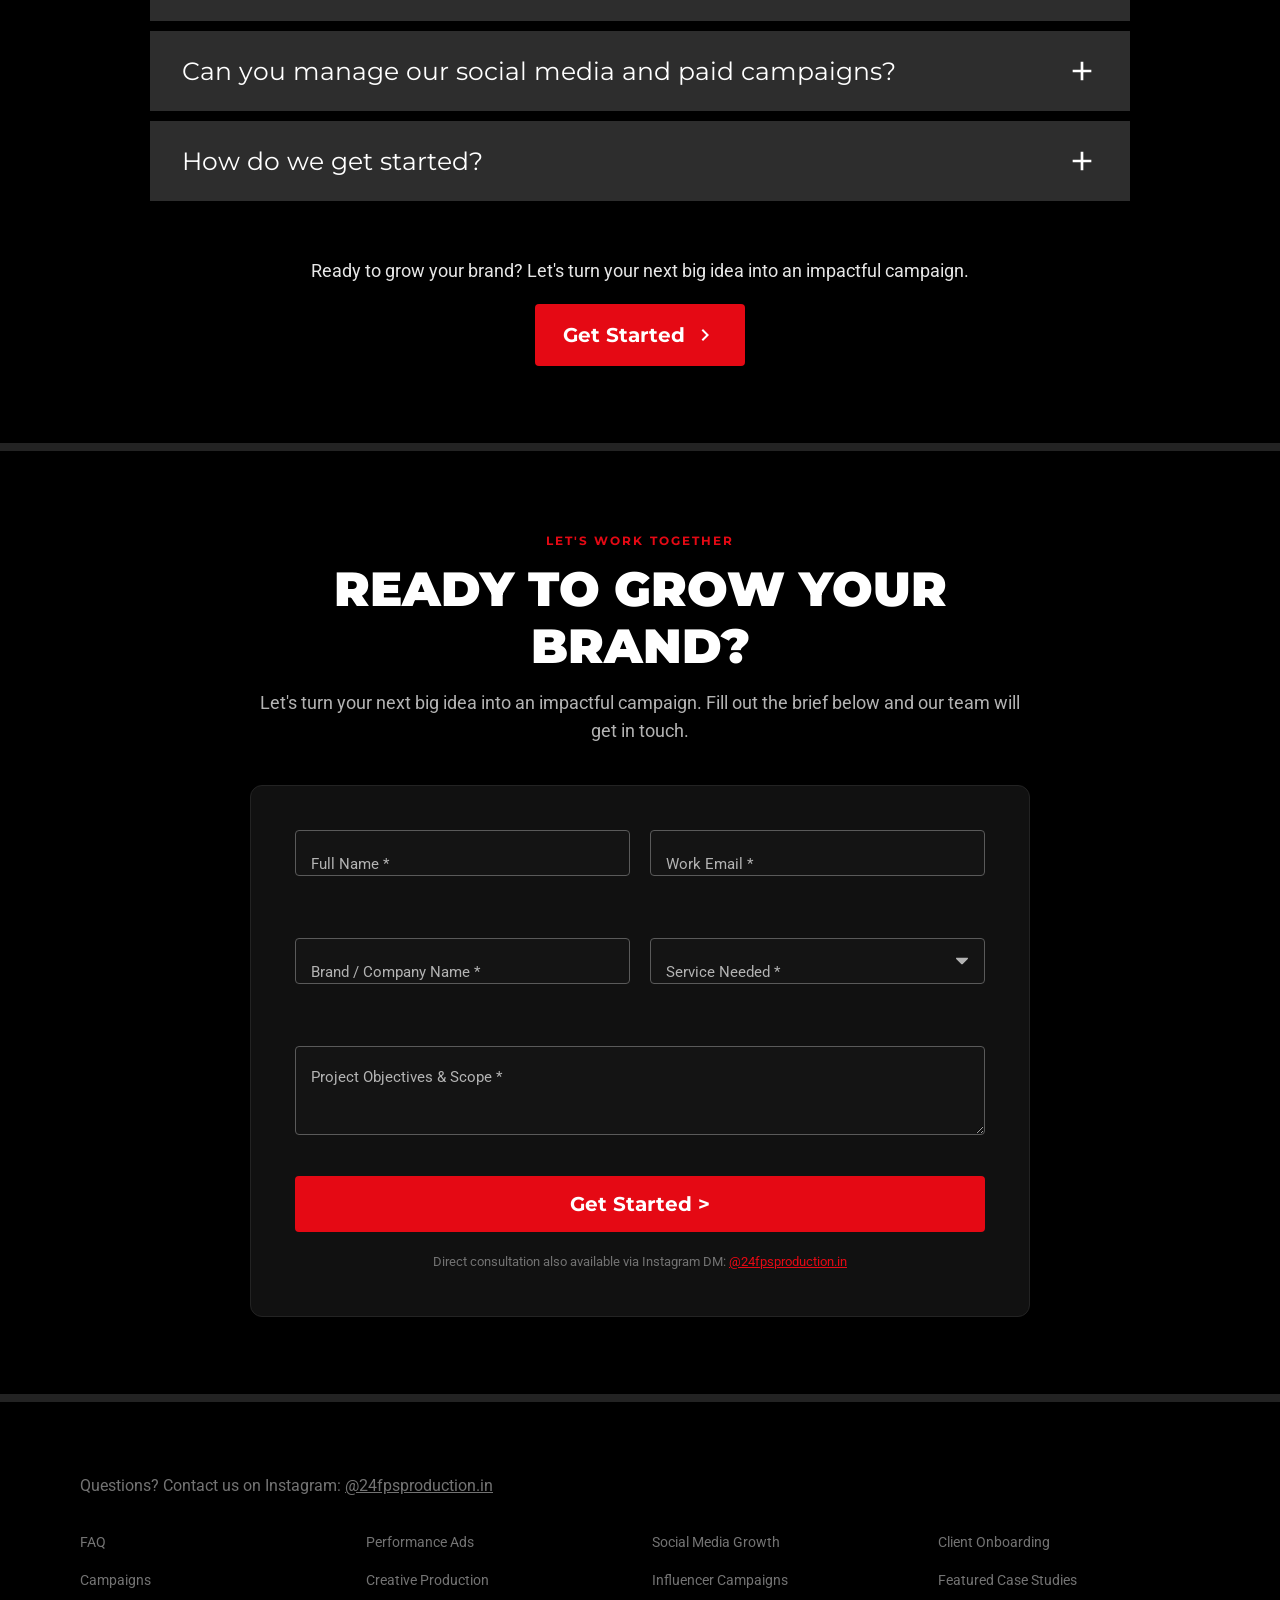
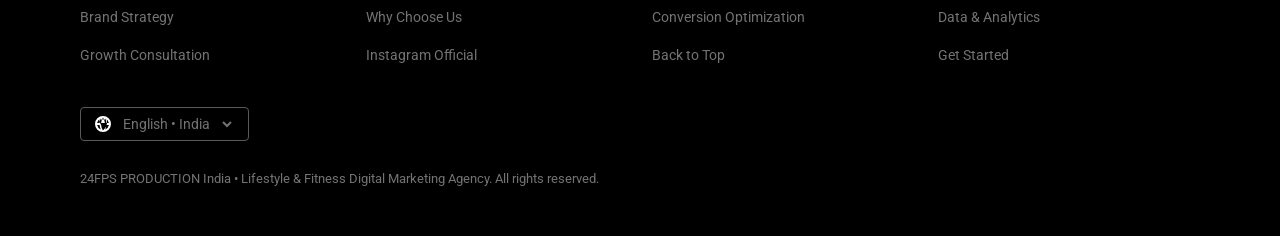
==== commit b6a9ac58: "feat: redesign Services section into compact swipeable carousel with billing software, mobile apps, " ====
--- a/index.html
+++ b/index.html
@@ -403,265 +403,366 @@
 
     <div class="nf-divider"></div>
 
-    <!-- SERVICES SECTION: ADVANCED BENTO GRID -->
+    <!-- SERVICES & TECH SUITE: COMPACT INTERACTIVE CAROUSEL -->
     <section class="nf-section nf-services-section" id="services">
       <div class="nf-container">
         <div class="nf-section-header text-center reveal-up">
-          <div class="nf-section-eyebrow">Capabilities &amp; Growth Engine</div>
+          <div class="nf-section-eyebrow">Creative &amp; Technology Ecosystem</div>
           <h2 class="nf-section-title">Everything Your Brand Needs to Scale.</h2>
-          <p class="nf-section-subtitle" style="margin: 0 auto 2.25rem auto;">
-            Strategic creative production, performance-driven acquisition, and digital systems built for measurable brand dominance.
+          <p class="nf-section-subtitle" style="margin: 0 auto 2rem auto;">
+            Cinematic 4K production, performance marketing, and bespoke digital infrastructure including billing software, mobile apps, and high-converting web platforms.
           </p>
 
-          <!-- Interactive Filter Tabs -->
+          <!-- Category Filter Switcher -->
           <div class="nf-services-filter-bar" role="tablist" aria-label="Filter Services">
             <button class="nf-filter-pill is-active" data-filter="all" role="tab" aria-selected="true">
-              <span class="nf-filter-dot"></span> All Capabilities
+              <span class="nf-filter-dot"></span> All Solutions <span class="nf-filter-count">9</span>
             </button>
-            <button class="nf-filter-pill" data-filter="video" role="tab" aria-selected="false">
-              Video &amp; Creative
+            <button class="nf-filter-pill" data-filter="software" role="tab" aria-selected="false">
+              Software &amp; Apps <span class="nf-filter-count">4</span>
+            </button>
+            <button class="nf-filter-pill" data-filter="creative" role="tab" aria-selected="false">
+              Video &amp; Creative <span class="nf-filter-count">3</span>
             </button>
             <button class="nf-filter-pill" data-filter="growth" role="tab" aria-selected="false">
-              Paid Growth &amp; Ads
+              Paid Growth &amp; Ads <span class="nf-filter-count">2</span>
             </button>
-            <button class="nf-filter-pill" data-filter="brand" role="tab" aria-selected="false">
-              Brand &amp; Community
-            </button>
-            <button class="nf-filter-pill" data-filter="web" role="tab" aria-selected="false">
-              Web &amp; Conversion
-            </button>
-          </div>
-        </div>
-
-        <!-- Dynamic Bento Grid -->
-        <div class="nf-services-bento" id="servicesBento">
-
-          <!-- 01: COMMERCIAL VIDEO & CREATIVE CAMPAIGNS (Featured Bento Hero) -->
-          <article class="nf-bento-card nf-bento-featured reveal-up" data-category="video" data-delay="0">
-            <div class="nf-bento-top">
-              <div class="nf-bento-badge-group">
-                <span class="nf-bento-index">01</span>
-                <span class="nf-bento-tag">FLAGSHIP · 4K PRODUCTION</span>
-              </div>
-              <div class="nf-bento-icon-box">
-                <svg viewBox="0 0 24 24" width="24" height="24" fill="none" stroke="currentColor" stroke-width="2">
-                  <polygon points="23 7 16 12 23 17 23 7"></polygon>
-                  <rect x="1" y="5" width="15" height="14" rx="2" ry="2"></rect>
-                </svg>
-              </div>
-            </div>
-
-            <div class="nf-bento-body">
-              <h3 class="nf-bento-title">Commercial Video &amp; Creative Campaigns</h3>
-              <p class="nf-bento-desc">
-                High-octane commercial cinematography, brand anthem films, and dynamic social video engines designed to stop the scroll, ignite desire, and elevate lifestyle &amp; fitness brands.
-              </p>
-
-              <div class="nf-bento-tags">
-                <span class="nf-bento-pill">Brand Anthem Films</span>
-                <span class="nf-bento-pill">4K Commercial TVC</span>
-                <span class="nf-bento-pill">Dynamic Ad Engine</span>
-                <span class="nf-bento-pill">Cinematic Color Grade</span>
-                <span class="nf-bento-pill">Pulse Sound Design</span>
-              </div>
-            </div>
-
-            <div class="nf-bento-footer">
-              <a href="#contact" class="nf-bento-link">
-                <span>Initiate Production Scope</span>
-                <svg viewBox="0 0 24 24" width="18" height="18" fill="currentColor"><path d="M5 12h14M12 5l7 7-7 7"/></svg>
-              </a>
-            </div>
-          </article>
-
-          <!-- 02: PERFORMANCE MARKETING & PAID ADS -->
-          <article class="nf-bento-card nf-bento-highlight reveal-up" data-category="growth" data-delay="0.1">
-            <div class="nf-bento-top">
-              <div class="nf-bento-badge-group">
-                <span class="nf-bento-index">02</span>
-                <span class="nf-bento-tag">SCALABLE ROAS</span>
-              </div>
-              <div class="nf-bento-icon-box">
-                <svg viewBox="0 0 24 24" width="24" height="24" fill="none" stroke="currentColor" stroke-width="2">
-                  <polyline points="23 6 13.5 15.5 8.5 10.5 1 18"></polyline>
-                  <polyline points="17 6 23 6 23 12"></polyline>
-                </svg>
-              </div>
-            </div>
-
-            <div class="nf-bento-body">
-              <h3 class="nf-bento-title">Performance Marketing &amp; Paid Acquisition</h3>
-              <p class="nf-bento-desc">
-                Data-backed multi-channel ad campaigns across Meta, YouTube, and Google turning attention into predictable member acquisitions and recurring revenue.
-              </p>
-
-              <div class="nf-bento-tags">
-                <span class="nf-bento-pill">Meta &amp; Instagram Ads</span>
-                <span class="nf-bento-pill">YouTube Ad Strategy</span>
-                <span class="nf-bento-pill">Hook &amp; Angle Testing</span>
-                <span class="nf-bento-pill">Full-Funnel Retargeting</span>
-              </div>
-            </div>
-
-            <div class="nf-bento-footer">
-              <a href="#contact" class="nf-bento-link">
-                <span>Scale Paid Engine</span>
-                <svg viewBox="0 0 24 24" width="18" height="18" fill="currentColor"><path d="M5 12h14M12 5l7 7-7 7"/></svg>
-              </a>
-            </div>
-          </article>
-
-          <!-- 03: BRAND STRATEGY & POSITIONING -->
-          <article class="nf-bento-card reveal-up" data-category="brand" data-delay="0.15">
-            <div class="nf-bento-top">
-              <div class="nf-bento-badge-group">
-                <span class="nf-bento-index">03</span>
-                <span class="nf-bento-tag">BLUEPRINT</span>
-              </div>
-              <div class="nf-bento-icon-box">
-                <svg viewBox="0 0 24 24" width="24" height="24" fill="none" stroke="currentColor" stroke-width="2">
-                  <circle cx="12" cy="12" r="10"></circle>
-                  <circle cx="12" cy="12" r="6"></circle>
-                  <circle cx="12" cy="12" r="2" fill="currentColor"></circle>
-                </svg>
-              </div>
-            </div>
-
-            <div class="nf-bento-body">
-              <h3 class="nf-bento-title">Brand Strategy &amp; Positioning</h3>
-              <p class="nf-bento-desc">
-                Define your distinct market authority, competitive moat, and premium identity that makes your brand the obvious choice in saturated markets.
-              </p>
-
-              <div class="nf-bento-tags">
-                <span class="nf-bento-pill">Brand Architecture</span>
-                <span class="nf-bento-pill">Visual Identity</span>
-                <span class="nf-bento-pill">Tone of Voice</span>
-              </div>
-            </div>
-
-            <div class="nf-bento-footer">
-              <a href="#contact" class="nf-bento-link">
-                <span>Build Brand Foundation</span>
-                <svg viewBox="0 0 24 24" width="18" height="18" fill="currentColor"><path d="M5 12h14M12 5l7 7-7 7"/></svg>
-              </a>
-            </div>
-          </article>
-
-          <!-- 04: SOCIAL MEDIA MARKETING & VIRAL CONTENT -->
-          <article class="nf-bento-card reveal-up" data-category="brand" data-delay="0.2">
-            <div class="nf-bento-top">
-              <div class="nf-bento-badge-group">
-                <span class="nf-bento-index">04</span>
-                <span class="nf-bento-tag">CULTURE &amp; REACH</span>
-              </div>
-              <div class="nf-bento-icon-box">
-                <svg viewBox="0 0 24 24" width="24" height="24" fill="none" stroke="currentColor" stroke-width="2">
-                  <path d="M17 21v-2a4 4 0 0 0-4-4H5a4 4 0 0 0-4 4v2"></path>
-                  <circle cx="9" cy="7" r="4"></circle>
-                  <path d="M23 21v-2a4 4 0 0 0-3-3.87"></path>
-                  <path d="M16 3.13a4 4 0 0 1 0 7.75"></path>
-                </svg>
-              </div>
-            </div>
-
-            <div class="nf-bento-body">
-              <h3 class="nf-bento-title">Social Media &amp; Viral Content Engine</h3>
-              <p class="nf-bento-desc">
-                Consistent short-form video production and organic distribution pacing that builds an engaged, die-hard audience across Instagram, Reels, and YouTube.
-              </p>
-
-              <div class="nf-bento-tags">
-                <span class="nf-bento-pill">Daily Reels Engine</span>
-                <span class="nf-bento-pill">Trend Seeding</span>
-                <span class="nf-bento-pill">Community Growth</span>
-              </div>
-            </div>
-
-            <div class="nf-bento-footer">
-              <a href="#contact" class="nf-bento-link">
-                <span>Accelerate Social</span>
-                <svg viewBox="0 0 24 24" width="18" height="18" fill="currentColor"><path d="M5 12h14M12 5l7 7-7 7"/></svg>
-              </a>
-            </div>
-          </article>
-
-          <!-- 05: INFLUENCER & ATHLETE PARTNERSHIPS -->
-          <article class="nf-bento-card reveal-up" data-category="growth" data-delay="0.25">
-            <div class="nf-bento-top">
-              <div class="nf-bento-badge-group">
-                <span class="nf-bento-index">05</span>
-                <span class="nf-bento-tag">CREATOR NETWORK</span>
-              </div>
-              <div class="nf-bento-icon-box">
-                <svg viewBox="0 0 24 24" width="24" height="24" fill="none" stroke="currentColor" stroke-width="2">
-                  <polygon points="12 2 15.09 8.26 22 9.27 17 14.14 18.18 21.02 12 17.77 5.82 21.02 7 14.14 2 9.27 8.91 8.26 12 2"></polygon>
-                </svg>
-              </div>
-            </div>
-
-            <div class="nf-bento-body">
-              <h3 class="nf-bento-title">Influencer &amp; Creator Seeding</h3>
-              <p class="nf-bento-desc">
-                Connect your brand with creators and lifestyle athletes who drive genuine cultural authority, authentic product endorsements, and tracked conversions.
-              </p>
-
-              <div class="nf-bento-tags">
-                <span class="nf-bento-pill">Roster Discovery</span>
-                <span class="nf-bento-pill">Product Seeding Blitz</span>
-                <span class="nf-bento-pill">Affiliate Attribution</span>
-              </div>
-            </div>
-
-            <div class="nf-bento-footer">
-              <a href="#contact" class="nf-bento-link">
-                <span>Deploy Influencer Blitz</span>
-                <svg viewBox="0 0 24 24" width="18" height="18" fill="currentColor"><path d="M5 12h14M12 5l7 7-7 7"/></svg>
-              </a>
-            </div>
-          </article>
-
-          <!-- 06: WEBSITE & CRO FUNNEL (Horizontal Bento Showcase Banner) -->
-          <article class="nf-bento-card nf-bento-banner reveal-up" data-category="web" data-delay="0.3">
-            <div class="nf-bento-banner-left">
-              <div class="nf-bento-top">
-                <div class="nf-bento-badge-group">
-                  <span class="nf-bento-index">06</span>
-                  <span class="nf-bento-tag">DIGITAL INFRASTRUCTURE</span>
-                </div>
-                <div class="nf-bento-icon-box">
-                  <svg viewBox="0 0 24 24" width="24" height="24" fill="none" stroke="currentColor" stroke-width="2">
+          </div>
+        </div>
+      </div>
+
+      <!-- Compact Carousel Container with Peek & Smooth Swipe -->
+      <div class="nf-services-carousel-wrapper">
+        <button class="nf-carousel-arrow nf-carousel-prev nf-services-arrow" id="servicesPrev" aria-label="Previous service">
+          <svg viewBox="0 0 24 24" width="22" height="22" fill="currentColor"><path d="M15.41 7.41L14 6l-6 6 6 6 1.41-1.41L10.83 12z"/></svg>
+        </button>
+
+        <div class="nf-services-carousel-track" id="servicesCarousel" role="list">
+
+          <!-- 01: COMMERCIAL VIDEO PRODUCTION -->
+          <article class="nf-service-slide" data-category="creative" role="listitem">
+            <div class="nf-slide-inner">
+              <div class="nf-slide-top">
+                <div class="nf-slide-badge-row">
+                  <span class="nf-slide-num">01</span>
+                  <span class="nf-slide-badge">FLAGSHIP · 4K VIDEO</span>
+                </div>
+                <div class="nf-slide-icon-box">
+                  <svg viewBox="0 0 24 24" width="22" height="22" fill="none" stroke="currentColor" stroke-width="2">
+                    <polygon points="23 7 16 12 23 17 23 7"></polygon>
+                    <rect x="1" y="5" width="15" height="14" rx="2" ry="2"></rect>
+                  </svg>
+                </div>
+              </div>
+              <div class="nf-slide-content">
+                <h3 class="nf-slide-title">Commercial Video Production</h3>
+                <p class="nf-slide-desc">High-octane commercials, brand anthems, and dynamic social video ads engineered for maximum audience retention.</p>
+                <div class="nf-slide-pills">
+                  <span class="nf-slide-pill">Brand Anthems</span>
+                  <span class="nf-slide-pill">4K TVC Commercials</span>
+                  <span class="nf-slide-pill">Ad Engine</span>
+                  <span class="nf-slide-pill">Cinematic Grade</span>
+                </div>
+              </div>
+              <div class="nf-slide-bottom">
+                <a href="#contact" class="nf-slide-link">
+                  <span>Launch Campaign</span>
+                  <svg viewBox="0 0 24 24" width="16" height="16" fill="currentColor"><path d="M5 12h14M12 5l7 7-7 7"/></svg>
+                </a>
+              </div>
+            </div>
+          </article>
+
+          <!-- 02: BILLING SOFTWARE & POS SYSTEMS -->
+          <article class="nf-service-slide" data-category="software" role="listitem">
+            <div class="nf-slide-inner">
+              <div class="nf-slide-top">
+                <div class="nf-slide-badge-row">
+                  <span class="nf-slide-num">02</span>
+                  <span class="nf-slide-badge">BILLING &amp; ERP</span>
+                </div>
+                <div class="nf-slide-icon-box">
+                  <svg viewBox="0 0 24 24" width="22" height="22" fill="none" stroke="currentColor" stroke-width="2">
+                    <rect x="2" y="4" width="20" height="16" rx="2"></rect>
+                    <line x1="2" y1="9" x2="22" y2="9"></line>
+                    <line x1="6" y1="15" x2="10" y2="15"></line>
+                  </svg>
+                </div>
+              </div>
+              <div class="nf-slide-content">
+                <h3 class="nf-slide-title">Billing Software &amp; POS Systems</h3>
+                <p class="nf-slide-desc">Custom gym &amp; retail billing software, automated recurring subscriptions, GST invoice engine, and real-time ledger accounting.</p>
+                <div class="nf-slide-pills">
+                  <span class="nf-slide-pill">POS Terminals</span>
+                  <span class="nf-slide-pill">Recurring Subs</span>
+                  <span class="nf-slide-pill">GST Billing</span>
+                  <span class="nf-slide-pill">Payment Gateways</span>
+                </div>
+              </div>
+              <div class="nf-slide-bottom">
+                <a href="#contact" class="nf-slide-link">
+                  <span>Request Software Demo</span>
+                  <svg viewBox="0 0 24 24" width="16" height="16" fill="currentColor"><path d="M5 12h14M12 5l7 7-7 7"/></svg>
+                </a>
+              </div>
+            </div>
+          </article>
+
+          <!-- 03: MOBILE APP DEVELOPMENT -->
+          <article class="nf-service-slide" data-category="software" role="listitem">
+            <div class="nf-slide-inner">
+              <div class="nf-slide-top">
+                <div class="nf-slide-badge-row">
+                  <span class="nf-slide-num">03</span>
+                  <span class="nf-slide-badge">MOBILE APPS</span>
+                </div>
+                <div class="nf-slide-icon-box">
+                  <svg viewBox="0 0 24 24" width="22" height="22" fill="none" stroke="currentColor" stroke-width="2">
+                    <rect x="5" y="2" width="14" height="20" rx="2" ry="2"></rect>
+                    <line x1="12" y1="18" x2="12.01" y2="18"></line>
+                  </svg>
+                </div>
+              </div>
+              <div class="nf-slide-content">
+                <h3 class="nf-slide-title">Mobile App Development</h3>
+                <p class="nf-slide-desc">Bespoke iOS and Android mobile apps with member onboarding, class booking, workout tracking, and push engagement engines.</p>
+                <div class="nf-slide-pills">
+                  <span class="nf-slide-pill">iOS &amp; Android</span>
+                  <span class="nf-slide-pill">Member Portals</span>
+                  <span class="nf-slide-pill">Push Engine</span>
+                  <span class="nf-slide-pill">In-App Booking</span>
+                </div>
+              </div>
+              <div class="nf-slide-bottom">
+                <a href="#contact" class="nf-slide-link">
+                  <span>Build Mobile App</span>
+                  <svg viewBox="0 0 24 24" width="16" height="16" fill="currentColor"><path d="M5 12h14M12 5l7 7-7 7"/></svg>
+                </a>
+              </div>
+            </div>
+          </article>
+
+          <!-- 04: WEB DEVELOPMENT & PLATFORMS -->
+          <article class="nf-service-slide" data-category="software" role="listitem">
+            <div class="nf-slide-inner">
+              <div class="nf-slide-top">
+                <div class="nf-slide-badge-row">
+                  <span class="nf-slide-num">04</span>
+                  <span class="nf-slide-badge">WEB SYSTEMS</span>
+                </div>
+                <div class="nf-slide-icon-box">
+                  <svg viewBox="0 0 24 24" width="22" height="22" fill="none" stroke="currentColor" stroke-width="2">
                     <rect x="2" y="3" width="20" height="14" rx="2" ry="2"></rect>
                     <line x1="8" y1="21" x2="16" y2="21"></line>
                     <line x1="12" y1="17" x2="12" y2="21"></line>
                   </svg>
                 </div>
               </div>
-              <h3 class="nf-bento-title">High-Converting Web Experiences &amp; CRO Funnels</h3>
-              <p class="nf-bento-desc">
-                Stop leaking traffic. We engineer lightning-speed, mobile-optimized landing pages and digital customer journeys built to convert clicks into paying clients.
-              </p>
-              <div class="nf-bento-tags">
-                <span class="nf-bento-pill">Conversion Funnels</span>
-                <span class="nf-bento-pill">Sub-Second Speed</span>
-                <span class="nf-bento-pill">Mobile-First UI/UX</span>
-                <span class="nf-bento-pill">A/B Testing &amp; Analytics</span>
-              </div>
-            </div>
-
-            <div class="nf-bento-banner-right">
-              <div class="nf-banner-stat-box">
-                <div class="nf-banner-stat-num">+42%</div>
-                <div class="nf-banner-stat-label">Average Conversion Rate Lift</div>
-                <p class="nf-banner-stat-sub">From landing page re-architecture &amp; offer optimization.</p>
-                <a href="#contact" class="nf-btn nf-btn-primary nf-banner-cta">
+              <div class="nf-slide-content">
+                <h3 class="nf-slide-title">Web Development &amp; Custom Portals</h3>
+                <p class="nf-slide-desc">Ultra-fast headless websites, custom client dashboards, SaaS portals, and high-converting e-commerce digital stores.</p>
+                <div class="nf-slide-pills">
+                  <span class="nf-slide-pill">Custom Web Apps</span>
+                  <span class="nf-slide-pill">Client Portals</span>
+                  <span class="nf-slide-pill">Sub-Second Speed</span>
+                  <span class="nf-slide-pill">E-Commerce</span>
+                </div>
+              </div>
+              <div class="nf-slide-bottom">
+                <a href="#contact" class="nf-slide-link">
+                  <span>Explore Web Platforms</span>
+                  <svg viewBox="0 0 24 24" width="16" height="16" fill="currentColor"><path d="M5 12h14M12 5l7 7-7 7"/></svg>
+                </a>
+              </div>
+            </div>
+          </article>
+
+          <!-- 05: PERFORMANCE MARKETING & PAID ADS -->
+          <article class="nf-service-slide" data-category="growth" role="listitem">
+            <div class="nf-slide-inner">
+              <div class="nf-slide-top">
+                <div class="nf-slide-badge-row">
+                  <span class="nf-slide-num">05</span>
+                  <span class="nf-slide-badge">SCALABLE ROAS</span>
+                </div>
+                <div class="nf-slide-icon-box">
+                  <svg viewBox="0 0 24 24" width="22" height="22" fill="none" stroke="currentColor" stroke-width="2">
+                    <polyline points="23 6 13.5 15.5 8.5 10.5 1 18"></polyline>
+                    <polyline points="17 6 23 6 23 12"></polyline>
+                  </svg>
+                </div>
+              </div>
+              <div class="nf-slide-content">
+                <h3 class="nf-slide-title">Performance Marketing &amp; Ads</h3>
+                <p class="nf-slide-desc">Data-backed multi-channel paid acquisition across Meta, Google, and YouTube turning ad spend into predictable revenue.</p>
+                <div class="nf-slide-pills">
+                  <span class="nf-slide-pill">Meta &amp; IG Ads</span>
+                  <span class="nf-slide-pill">YouTube Strategy</span>
+                  <span class="nf-slide-pill">Hook Testing</span>
+                  <span class="nf-slide-pill">ROAS Scaling</span>
+                </div>
+              </div>
+              <div class="nf-slide-bottom">
+                <a href="#contact" class="nf-slide-link">
+                  <span>Scale Paid Engine</span>
+                  <svg viewBox="0 0 24 24" width="16" height="16" fill="currentColor"><path d="M5 12h14M12 5l7 7-7 7"/></svg>
+                </a>
+              </div>
+            </div>
+          </article>
+
+          <!-- 06: BRAND STRATEGY & POSITIONING -->
+          <article class="nf-service-slide" data-category="creative" role="listitem">
+            <div class="nf-slide-inner">
+              <div class="nf-slide-top">
+                <div class="nf-slide-badge-row">
+                  <span class="nf-slide-num">06</span>
+                  <span class="nf-slide-badge">BRAND IDENTITY</span>
+                </div>
+                <div class="nf-slide-icon-box">
+                  <svg viewBox="0 0 24 24" width="22" height="22" fill="none" stroke="currentColor" stroke-width="2">
+                    <circle cx="12" cy="12" r="10"></circle>
+                    <circle cx="12" cy="12" r="6"></circle>
+                    <circle cx="12" cy="12" r="2" fill="currentColor"></circle>
+                  </svg>
+                </div>
+              </div>
+              <div class="nf-slide-content">
+                <h3 class="nf-slide-title">Brand Strategy &amp; Positioning</h3>
+                <p class="nf-slide-desc">Define your distinct competitive moat, brand psychology, visual guidelines, and positioning to dominate your niche.</p>
+                <div class="nf-slide-pills">
+                  <span class="nf-slide-pill">Brand Identity</span>
+                  <span class="nf-slide-pill">Positioning Playbook</span>
+                  <span class="nf-slide-pill">Visual Systems</span>
+                  <span class="nf-slide-pill">Tone of Voice</span>
+                </div>
+              </div>
+              <div class="nf-slide-bottom">
+                <a href="#contact" class="nf-slide-link">
+                  <span>Define Brand Strategy</span>
+                  <svg viewBox="0 0 24 24" width="16" height="16" fill="currentColor"><path d="M5 12h14M12 5l7 7-7 7"/></svg>
+                </a>
+              </div>
+            </div>
+          </article>
+
+          <!-- 07: SOCIAL MEDIA GROWTH ENGINE -->
+          <article class="nf-service-slide" data-category="creative" role="listitem">
+            <div class="nf-slide-inner">
+              <div class="nf-slide-top">
+                <div class="nf-slide-badge-row">
+                  <span class="nf-slide-num">07</span>
+                  <span class="nf-slide-badge">ORGANIC REACH</span>
+                </div>
+                <div class="nf-slide-icon-box">
+                  <svg viewBox="0 0 24 24" width="22" height="22" fill="none" stroke="currentColor" stroke-width="2">
+                    <path d="M17 21v-2a4 4 0 0 0-4-4H5a4 4 0 0 0-4 4v2"></path>
+                    <circle cx="9" cy="7" r="4"></circle>
+                    <path d="M23 21v-2a4 4 0 0 0-3-3.87"></path>
+                    <path d="M16 3.13a4 4 0 0 1 0 7.75"></path>
+                  </svg>
+                </div>
+              </div>
+              <div class="nf-slide-content">
+                <h3 class="nf-slide-title">Social Media Growth Engine</h3>
+                <p class="nf-slide-desc">Consistent short-form video production and posting cadence that builds loyal lifestyle &amp; fitness communities across Reels.</p>
+                <div class="nf-slide-pills">
+                  <span class="nf-slide-pill">Daily Reels Engine</span>
+                  <span class="nf-slide-pill">Trend Seeding</span>
+                  <span class="nf-slide-pill">Content Calendar</span>
+                  <span class="nf-slide-pill">Community Growth</span>
+                </div>
+              </div>
+              <div class="nf-slide-bottom">
+                <a href="#contact" class="nf-slide-link">
+                  <span>Accelerate Social</span>
+                  <svg viewBox="0 0 24 24" width="16" height="16" fill="currentColor"><path d="M5 12h14M12 5l7 7-7 7"/></svg>
+                </a>
+              </div>
+            </div>
+          </article>
+
+          <!-- 08: INFLUENCER & CREATOR MARKETING -->
+          <article class="nf-service-slide" data-category="growth" role="listitem">
+            <div class="nf-slide-inner">
+              <div class="nf-slide-top">
+                <div class="nf-slide-badge-row">
+                  <span class="nf-slide-num">08</span>
+                  <span class="nf-slide-badge">CREATOR ROSTER</span>
+                </div>
+                <div class="nf-slide-icon-box">
+                  <svg viewBox="0 0 24 24" width="22" height="22" fill="none" stroke="currentColor" stroke-width="2">
+                    <polygon points="12 2 15.09 8.26 22 9.27 17 14.14 18.18 21.02 12 17.77 5.82 21.02 7 14.14 2 9.27 8.91 8.26 12 2"></polygon>
+                  </svg>
+                </div>
+              </div>
+              <div class="nf-slide-content">
+                <h3 class="nf-slide-title">Influencer &amp; Athlete Seeding</h3>
+                <p class="nf-slide-desc">Partner your brand with influential fitness athletes and lifestyle creators who drive genuine cultural credibility and sales.</p>
+                <div class="nf-slide-pills">
+                  <span class="nf-slide-pill">Creator Discovery</span>
+                  <span class="nf-slide-pill">Product Seeding</span>
+                  <span class="nf-slide-pill">Athlete Contracts</span>
+                  <span class="nf-slide-pill">Affiliate Tracking</span>
+                </div>
+              </div>
+              <div class="nf-slide-bottom">
+                <a href="#contact" class="nf-slide-link">
+                  <span>Deploy Creator Blitz</span>
+                  <svg viewBox="0 0 24 24" width="16" height="16" fill="currentColor"><path d="M5 12h14M12 5l7 7-7 7"/></svg>
+                </a>
+              </div>
+            </div>
+          </article>
+
+          <!-- 09: WEBSITE & FUNNEL CRO -->
+          <article class="nf-service-slide" data-category="software" role="listitem">
+            <div class="nf-slide-inner">
+              <div class="nf-slide-top">
+                <div class="nf-slide-badge-row">
+                  <span class="nf-slide-num">09</span>
+                  <span class="nf-slide-badge">CONVERSION CRO</span>
+                </div>
+                <div class="nf-slide-icon-box">
+                  <svg viewBox="0 0 24 24" width="22" height="22" fill="none" stroke="currentColor" stroke-width="2">
+                    <polygon points="13 2 3 14 12 14 11 22 21 10 12 10 13 2"></polygon>
+                  </svg>
+                </div>
+              </div>
+              <div class="nf-slide-content">
+                <h3 class="nf-slide-title">Website &amp; Funnel Optimization</h3>
+                <p class="nf-slide-desc">High-speed landing page overhauls, A/B conversion split testing, and analytics funnels that double cold traffic lead flow.</p>
+                <div class="nf-slide-pills">
+                  <span class="nf-slide-pill">Landing Page CRO</span>
+                  <span class="nf-slide-pill">A/B Split Testing</span>
+                  <span class="nf-slide-pill">Analytics Funnels</span>
+                  <span class="nf-slide-pill">Speed Tuning</span>
+                </div>
+              </div>
+              <div class="nf-slide-bottom">
+                <a href="#contact" class="nf-slide-link">
                   <span>Get Conversion Audit</span>
-                  <svg viewBox="0 0 24 24" width="18" height="18" fill="currentColor"><path d="M8.59 16.59L13.17 12 8.59 7.41 10 6l6 6-6 6-1.41-1.41z"/></svg>
+                  <svg viewBox="0 0 24 24" width="16" height="16" fill="currentColor"><path d="M5 12h14M12 5l7 7-7 7"/></svg>
                 </a>
               </div>
             </div>
           </article>
 
+        </div>
+
+        <button class="nf-carousel-arrow nf-carousel-next nf-services-arrow" id="servicesNext" aria-label="Next service">
+          <svg viewBox="0 0 24 24" width="22" height="22" fill="currentColor"><path d="M10 6L8.59 7.41 13.17 12l-4.58 4.59L10 18l6-6z"/></svg>
+        </button>
+      </div>
+
+      <!-- Carousel Pagination Dots / Mobile Hint -->
+      <div class="nf-container">
+        <div class="nf-services-carousel-meta">
+          <div class="nf-services-dots" id="servicesDots" aria-hidden="true"></div>
+          <div class="nf-services-swipe-hint">
+            <svg viewBox="0 0 24 24" width="16" height="16" fill="currentColor"><path d="M10 9h4V6h3l-5-5-5 5h3v3zm-1 1H6V7l-5 5 5 5v-3h3v-4zm14 2l-5-5v3h-3v4h3v3l5-5zm-9 3h-4v3H7l5 5 5-5h-3v-3z"/></svg>
+            <span>Swipe or click arrows to explore all 9 capabilities</span>
+          </div>
         </div>
       </div>
     </section>
--- a/style.css
+++ b/style.css
@@ -853,24 +853,25 @@
 }
 
 /* --------------------------------------------------------------------------
-   7. SERVICES SECTION — ADVANCED BENTO GRID & FILTER SUITE
+   7. SERVICES SECTION — COMPACT INTERACTIVE CAROUSEL SUITE
    -------------------------------------------------------------------------- */
 .nf-services-section {
   position: relative;
-  background: radial-gradient(circle at 50% 5%, rgba(229, 9, 20, 0.08) 0%, transparent 55%), #000000;
+  background: radial-gradient(circle at 50% 10%, rgba(229, 9, 20, 0.08) 0%, transparent 60%), #000000;
   overflow: hidden;
-}
-
-/* Filter Pill Bar */
+  padding: 5rem 0 4rem 0;
+}
+
+/* Category Filter Switcher */
 .nf-services-filter-bar {
   display: flex;
   align-items: center;
   justify-content: center;
   flex-wrap: wrap;
   gap: 0.5rem;
-  margin: 0 auto 3rem auto;
+  margin: 0 auto 2.5rem auto;
   padding: 6px;
-  background: rgba(20, 20, 22, 0.85);
+  background: rgba(20, 20, 24, 0.85);
   border: 1px solid rgba(255, 255, 255, 0.08);
   border-radius: 100px;
   width: max-content;
@@ -883,17 +884,17 @@
 .nf-filter-pill {
   display: inline-flex;
   align-items: center;
-  gap: 8px;
-  padding: 8px 18px;
+  gap: 6px;
+  padding: 8px 16px;
   font-family: var(--font-main);
-  font-size: 0.85rem;
+  font-size: 0.84rem;
   font-weight: 600;
   color: #a3a3a3;
   background: transparent;
   border: 1px solid transparent;
   border-radius: 100px;
   cursor: pointer;
-  transition: all 0.3s var(--ease);
+  transition: all 0.25s var(--ease);
   user-select: none;
 }
 
@@ -906,7 +907,17 @@
   color: #ffffff;
   background: linear-gradient(135deg, rgba(229, 9, 20, 0.95), rgba(180, 10, 18, 0.9));
   border-color: rgba(255, 255, 255, 0.2);
-  box-shadow: 0 4px 18px rgba(229, 9, 20, 0.45), inset 0 1px 0 rgba(255, 255, 255, 0.3);
+  box-shadow: 0 4px 18px rgba(229, 9, 20, 0.4), inset 0 1px 0 rgba(255, 255, 255, 0.25);
+}
+
+.nf-filter-count {
+  display: inline-block;
+  padding: 1px 6px;
+  border-radius: 10px;
+  font-size: 0.72rem;
+  font-weight: 700;
+  background: rgba(255, 255, 255, 0.1);
+  color: inherit;
 }
 
 .nf-filter-dot {
@@ -917,47 +928,85 @@
   box-shadow: 0 0 8px rgba(255, 255, 255, 0.9);
 }
 
-/* Bento Grid Architecture */
-.nf-services-bento {
-  display: grid;
-  grid-template-columns: 1fr;
-  gap: 1.5rem;
-  width: 100%;
-}
-
-@media (min-width: 768px) {
-  .nf-services-bento {
-    grid-template-columns: repeat(2, 1fr);
+/* Carousel Outer Wrapper */
+.nf-services-carousel-wrapper {
+  position: relative;
+  width: 100%;
+  overflow: visible;
+}
+
+/* Horizontal Track (compact, zero vertical clutter) */
+.nf-services-carousel-track {
+  display: flex;
+  gap: 1.25rem;
+  overflow-x: auto;
+  scroll-snap-type: x mandatory;
+  scroll-behavior: smooth;
+  -webkit-overflow-scrolling: touch;
+  scrollbar-width: none;
+  padding: 1rem max(1.25rem, calc((100vw - 1200px) / 2)) 1.5rem;
+  cursor: grab;
+  user-select: none;
+}
+
+.nf-services-carousel-track::-webkit-scrollbar {
+  display: none;
+}
+
+.nf-services-carousel-track:active {
+  cursor: grabbing;
+}
+
+/* Individual Service Slide */
+.nf-service-slide {
+  flex: 0 0 calc(85vw - 1rem);
+  max-width: 340px;
+  scroll-snap-align: start;
+  scroll-snap-stop: normal;
+  display: flex;
+  flex-direction: column;
+  transition: transform 0.35s var(--ease), opacity 0.3s ease;
+}
+
+@media (min-width: 640px) {
+  .nf-service-slide {
+    flex: 0 0 320px;
   }
 }
 
 @media (min-width: 1024px) {
-  .nf-services-bento {
-    grid-template-columns: repeat(3, 1fr);
-  }
-}
-
-/* Bento Card Base */
-.nf-bento-card {
-  position: relative;
+  .nf-service-slide {
+    flex: 0 0 360px;
+  }
+}
+
+/* Card Hidden when Filtered */
+.nf-service-slide.is-hidden {
+  display: none !important;
+}
+
+/* Card Inner Container: Frosted Glass Dark Design */
+.nf-slide-inner {
+  height: 100%;
+  min-height: 380px;
   display: flex;
   flex-direction: column;
   justify-content: space-between;
-  background: linear-gradient(145deg, rgba(22, 22, 26, 0.8) 0%, rgba(11, 11, 13, 0.92) 100%);
-  border: 1px solid rgba(255, 255, 255, 0.07);
-  border-radius: 20px;
-  padding: 2.25rem 2rem;
+  background: linear-gradient(150deg, rgba(24, 24, 28, 0.85) 0%, rgba(12, 12, 15, 0.95) 100%);
+  border: 1px solid rgba(255, 255, 255, 0.08);
+  border-radius: 18px;
+  padding: 1.75rem 1.6rem;
+  position: relative;
   overflow: hidden;
+  box-shadow: 0 12px 32px rgba(0, 0, 0, 0.6);
+  backdrop-filter: blur(12px);
+  -webkit-backdrop-filter: blur(12px);
   transition: transform 0.35s cubic-bezier(0.16, 1, 0.3, 1),
-              border-color 0.35s ease,
-              box-shadow 0.35s ease,
-              opacity 0.35s ease;
-  backdrop-filter: blur(10px);
-  -webkit-backdrop-filter: blur(10px);
-}
-
-/* Glass highlight line along the top of every card */
-.nf-bento-card::before {
+              border-color 0.3s ease,
+              box-shadow 0.35s ease;
+}
+
+.nf-slide-inner::before {
   content: '';
   position: absolute;
   top: 0;
@@ -965,47 +1014,29 @@
   right: 0;
   height: 1px;
   background: linear-gradient(90deg, transparent, rgba(255, 255, 255, 0.16), transparent);
-  pointer-events: none;
-}
-
-.nf-bento-card:hover {
+}
+
+.nf-service-slide:hover .nf-slide-inner {
   transform: translateY(-6px);
-  border-color: rgba(229, 9, 20, 0.5);
-  box-shadow: 0 20px 48px rgba(0, 0, 0, 0.85), 0 0 30px rgba(229, 9, 20, 0.16);
-}
-
-/* Filter Dimming State */
-.nf-bento-card.is-dimmed {
-  opacity: 0.18;
-  transform: scale(0.98);
-  pointer-events: none;
-}
-
-/* Bento Featured (Card 1: Commercial Video) */
-@media (min-width: 1024px) {
-  .nf-bento-featured {
-    grid-column: span 2;
-    background: radial-gradient(circle at 100% 0%, rgba(229, 9, 20, 0.16) 0%, transparent 60%),
-                linear-gradient(145deg, rgba(26, 22, 28, 0.88) 0%, rgba(12, 10, 14, 0.96) 100%);
-    border-color: rgba(229, 9, 20, 0.28);
-  }
-}
-
-/* Bento Top Bar */
-.nf-bento-top {
+  border-color: rgba(229, 9, 20, 0.55);
+  box-shadow: 0 20px 48px rgba(0, 0, 0, 0.85), 0 0 32px rgba(229, 9, 20, 0.2);
+}
+
+/* Slide Header Row */
+.nf-slide-top {
   display: flex;
   align-items: center;
   justify-content: space-between;
-  margin-bottom: 1.5rem;
-}
-
-.nf-bento-badge-group {
-  display: flex;
-  align-items: center;
-  gap: 0.75rem;
-}
-
-.nf-bento-index {
+  margin-bottom: 1.25rem;
+}
+
+.nf-slide-badge-row {
+  display: flex;
+  align-items: center;
+  gap: 0.6rem;
+}
+
+.nf-slide-num {
   font-family: var(--font-main);
   font-size: 1.25rem;
   font-weight: 800;
@@ -1013,22 +1044,22 @@
   letter-spacing: -0.02em;
 }
 
-.nf-bento-tag {
+.nf-slide-badge {
   font-family: var(--font-main);
-  font-size: 0.72rem;
+  font-size: 0.7rem;
   font-weight: 700;
-  letter-spacing: 0.08em;
+  letter-spacing: 0.06em;
   text-transform: uppercase;
   color: #a8a8a8;
   background: rgba(255, 255, 255, 0.06);
-  padding: 4px 10px;
+  padding: 3px 8px;
   border-radius: 6px;
   border: 1px solid rgba(255, 255, 255, 0.08);
 }
 
-.nf-bento-icon-box {
-  width: 46px;
-  height: 46px;
+.nf-slide-icon-box {
+  width: 42px;
+  height: 42px;
   border-radius: 12px;
   background: rgba(229, 9, 20, 0.1);
   border: 1px solid rgba(229, 9, 20, 0.25);
@@ -1039,174 +1070,163 @@
   transition: transform 0.3s var(--ease), background 0.3s ease, color 0.3s ease, box-shadow 0.3s ease;
 }
 
-.nf-bento-card:hover .nf-bento-icon-box {
+.nf-service-slide:hover .nf-slide-icon-box {
   transform: scale(1.1) rotate(4deg);
   background: var(--nf-red);
   color: #ffffff;
-  box-shadow: 0 0 20px rgba(229, 9, 20, 0.6);
-}
-
-/* Bento Card Typography */
-.nf-bento-title {
+  box-shadow: 0 0 18px rgba(229, 9, 20, 0.6);
+}
+
+/* Slide Content */
+.nf-slide-title {
   font-family: var(--font-main);
-  font-size: clamp(1.2rem, 1.8vw, 1.45rem);
+  font-size: 1.2rem;
   font-weight: 800;
   color: #ffffff;
-  line-height: 1.3;
-  margin-bottom: 0.85rem;
-}
-
-.nf-bento-featured .nf-bento-title {
-  font-size: clamp(1.35rem, 2.2vw, 1.75rem);
-}
-
-.nf-bento-desc {
-  font-size: 0.94rem;
-  line-height: 1.6;
+  line-height: 1.35;
+  margin-bottom: 0.65rem;
+}
+
+.nf-slide-desc {
+  font-size: 0.88rem;
+  line-height: 1.5;
   color: var(--nf-text-secondary);
-  margin-bottom: 1.5rem;
-}
-
-/* Bento Pill Deliverables Tags */
-.nf-bento-tags {
+  margin-bottom: 1.25rem;
+  display: -webkit-box;
+  -webkit-line-clamp: 3;
+  -webkit-box-orient: vertical;
+  overflow: hidden;
+}
+
+/* Slide Deliverable Tags */
+.nf-slide-pills {
   display: flex;
   flex-wrap: wrap;
-  gap: 0.5rem;
-  margin-bottom: 1.75rem;
-}
-
-.nf-bento-pill {
+  gap: 0.4rem;
+  margin-bottom: 1.4rem;
+}
+
+.nf-slide-pill {
   display: inline-block;
-  font-size: 0.78rem;
+  font-size: 0.74rem;
   font-weight: 500;
   color: #d1d5db;
   background: rgba(255, 255, 255, 0.05);
   border: 1px solid rgba(255, 255, 255, 0.08);
-  padding: 4px 12px;
+  padding: 3px 10px;
   border-radius: 100px;
-  transition: all 0.25s ease;
-}
-
-.nf-bento-card:hover .nf-bento-pill {
+  transition: all 0.2s ease;
+}
+
+.nf-service-slide:hover .nf-slide-pill {
   background: rgba(255, 255, 255, 0.08);
   border-color: rgba(255, 255, 255, 0.16);
   color: #ffffff;
 }
 
-/* Bento Footer Action Link */
-.nf-bento-footer {
-  padding-top: 1.25rem;
+/* Slide Bottom Action Link */
+.nf-slide-bottom {
+  padding-top: 1rem;
   border-top: 1px solid rgba(255, 255, 255, 0.06);
 }
 
-.nf-bento-link {
+.nf-slide-link {
   display: inline-flex;
   align-items: center;
-  gap: 8px;
+  gap: 6px;
   font-family: var(--font-main);
-  font-size: 0.88rem;
+  font-size: 0.84rem;
   font-weight: 700;
   color: #ffffff;
   text-decoration: none;
   transition: color 0.25s ease, gap 0.25s ease;
 }
 
-.nf-bento-link svg {
+.nf-slide-link svg {
   transition: transform 0.25s ease;
 }
 
-.nf-bento-card:hover .nf-bento-link {
+.nf-service-slide:hover .nf-slide-link {
   color: var(--nf-red);
-  gap: 12px;
-}
-
-.nf-bento-card:hover .nf-bento-link svg {
+  gap: 10px;
+}
+
+.nf-service-slide:hover .nf-slide-link svg {
   transform: translateX(4px);
 }
 
-/* Bento Banner (Card 06: Full Width Conversion Banner) */
-@media (min-width: 1024px) {
-  .nf-bento-banner {
-    grid-column: span 3;
-    display: grid;
-    grid-template-columns: 1.6fr 1fr;
-    gap: 2.5rem;
-    align-items: center;
-    background: radial-gradient(circle at 0% 50%, rgba(229, 9, 20, 0.12) 0%, transparent 60%),
-                linear-gradient(135deg, rgba(22, 22, 26, 0.9) 0%, rgba(14, 14, 16, 0.95) 100%);
-    border-color: rgba(229, 9, 20, 0.25);
-  }
-  
-  .nf-bento-banner-left {
-    display: flex;
-    flex-direction: column;
-    justify-content: space-between;
-    height: 100%;
-  }
-
-  .nf-bento-banner-right {
-    display: flex;
-    align-items: center;
-    justify-content: center;
-  }
-}
-
-.nf-banner-stat-box {
-  background: rgba(0, 0, 0, 0.55);
-  border: 1px solid rgba(229, 9, 20, 0.35);
-  border-radius: 16px;
-  padding: 2rem 1.75rem;
-  text-align: center;
-  width: 100%;
-  box-shadow: 0 10px 30px rgba(0, 0, 0, 0.6), inset 0 1px 0 rgba(255, 255, 255, 0.1);
-  position: relative;
-  overflow: hidden;
-}
-
-.nf-banner-stat-box::before {
-  content: '';
+/* Carousel Arrow Overrides */
+.nf-services-arrow {
   position: absolute;
-  top: 0;
-  left: 0;
-  right: 0;
-  height: 3px;
-  background: linear-gradient(90deg, transparent, var(--nf-red), transparent);
-}
-
-.nf-banner-stat-num {
-  font-family: var(--font-main);
-  font-size: clamp(2.5rem, 4vw, 3.25rem);
-  font-weight: 900;
-  color: var(--nf-red);
-  line-height: 1;
-  margin-bottom: 0.5rem;
-  letter-spacing: -0.02em;
-  text-shadow: 0 0 24px rgba(229, 9, 20, 0.45);
-}
-
-.nf-banner-stat-label {
-  font-family: var(--font-main);
-  font-size: 1rem;
-  font-weight: 700;
-  color: #ffffff;
-  margin-bottom: 0.5rem;
-}
-
-.nf-banner-stat-sub {
-  font-size: 0.85rem;
-  color: var(--nf-text-secondary);
-  line-height: 1.4;
-  margin-bottom: 1.5rem;
-}
-
-.nf-banner-cta {
-  width: 100%;
+  top: 50%;
+  transform: translateY(-50%);
+  z-index: 5;
+}
+
+@media (max-width: 640px) {
+  .nf-services-arrow {
+    display: none;
+  }
+}
+
+.nf-services-prev {
+  left: 0.75rem;
+}
+
+.nf-services-next {
+  right: 0.75rem;
+}
+
+@media (min-width: 1240px) {
+  .nf-services-prev {
+    left: calc((100vw - 1200px) / 2 - 24px);
+  }
+  .nf-services-next {
+    right: calc((100vw - 1200px) / 2 - 24px);
+  }
+}
+
+/* Carousel Bottom Meta & Indicators */
+.nf-services-carousel-meta {
+  display: flex;
+  align-items: center;
+  justify-content: space-between;
+  flex-wrap: wrap;
+  gap: 1rem;
+  margin-top: 0.5rem;
+  padding: 0 0.5rem;
+}
+
+.nf-services-dots {
+  display: flex;
+  align-items: center;
+  gap: 8px;
+}
+
+.nf-services-dot {
+  width: 8px;
+  height: 8px;
+  border-radius: 50%;
+  background: rgba(255, 255, 255, 0.2);
+  border: none;
+  padding: 0;
+  cursor: pointer;
+  transition: all 0.3s ease;
+}
+
+.nf-services-dot.is-active {
+  width: 24px;
+  border-radius: 10px;
+  background: var(--nf-red);
+  box-shadow: 0 0 10px rgba(229, 9, 20, 0.6);
+}
+
+.nf-services-swipe-hint {
   display: inline-flex;
   align-items: center;
-  justify-content: center;
-  gap: 8px;
-  padding: 0.85rem 1.5rem;
-  font-size: 0.95rem;
+  gap: 6px;
+  font-size: 0.82rem;
+  color: var(--nf-text-dim);
 }
 
 
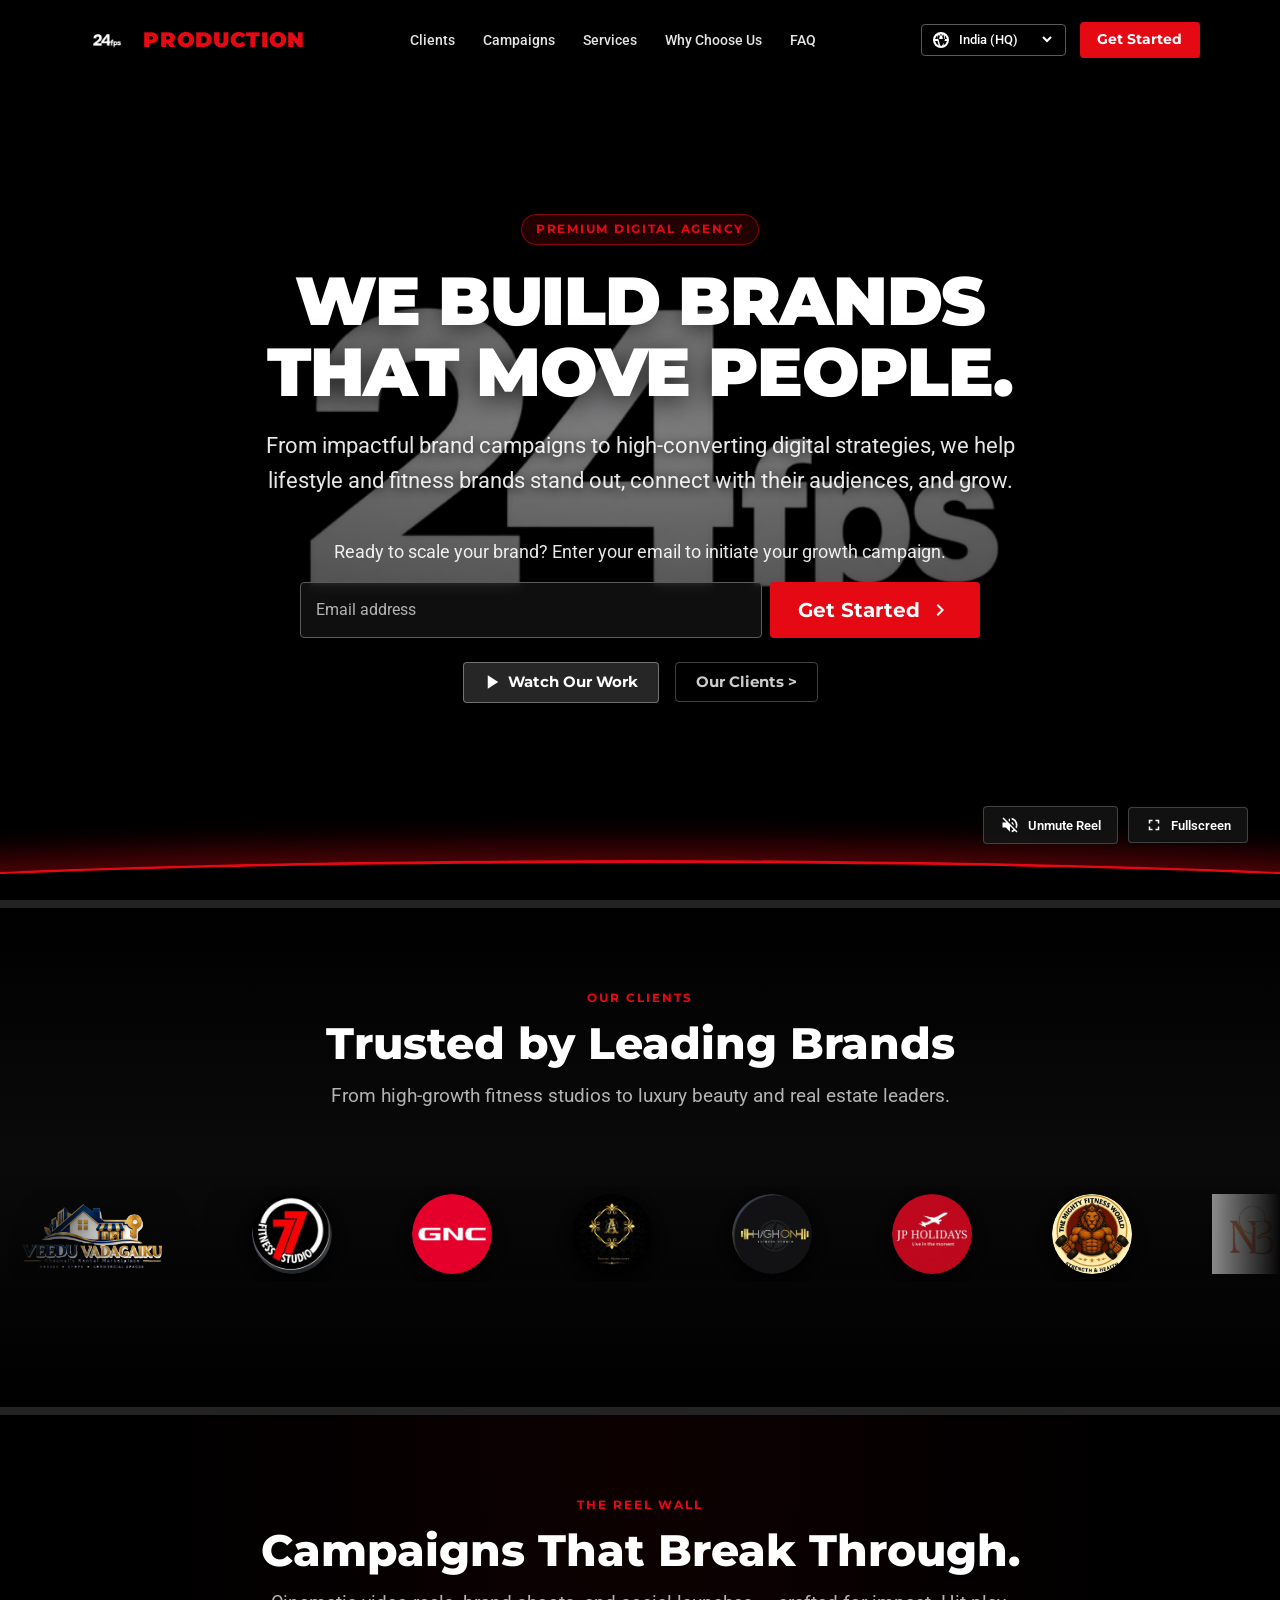
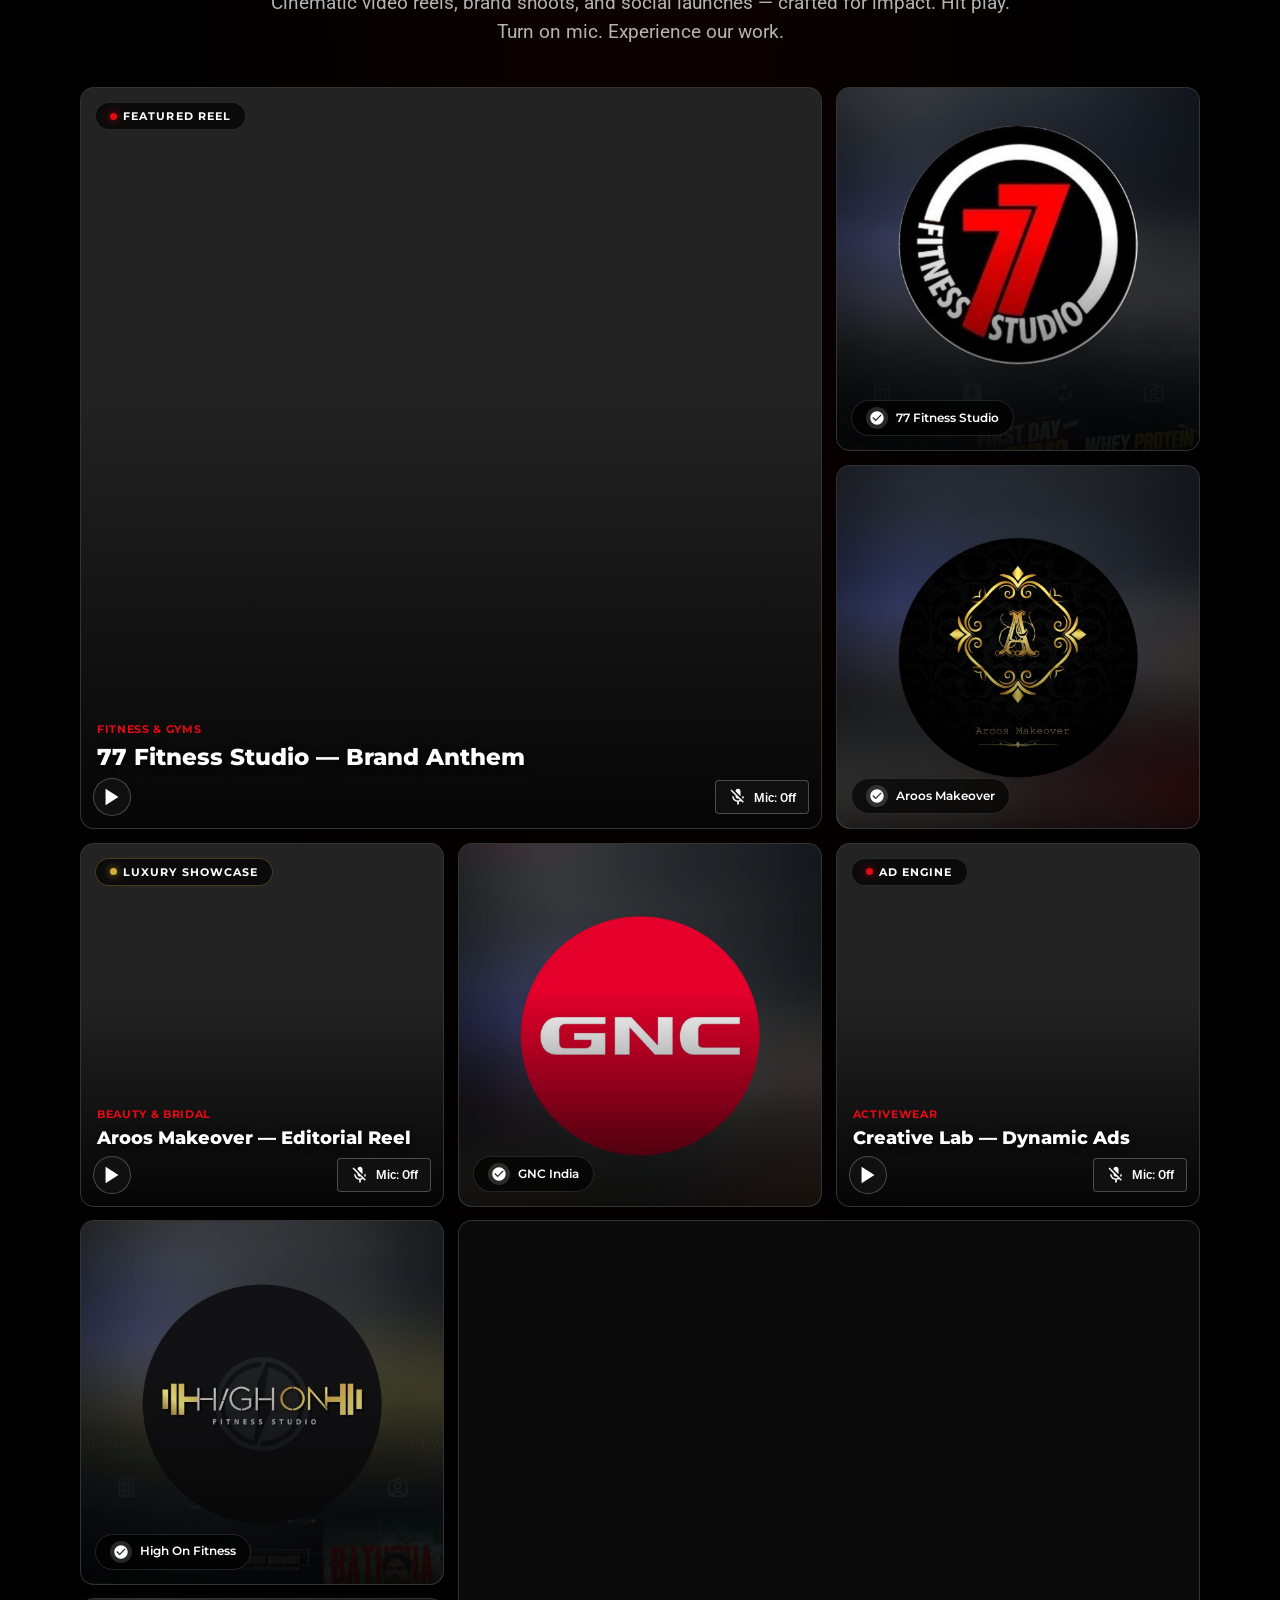
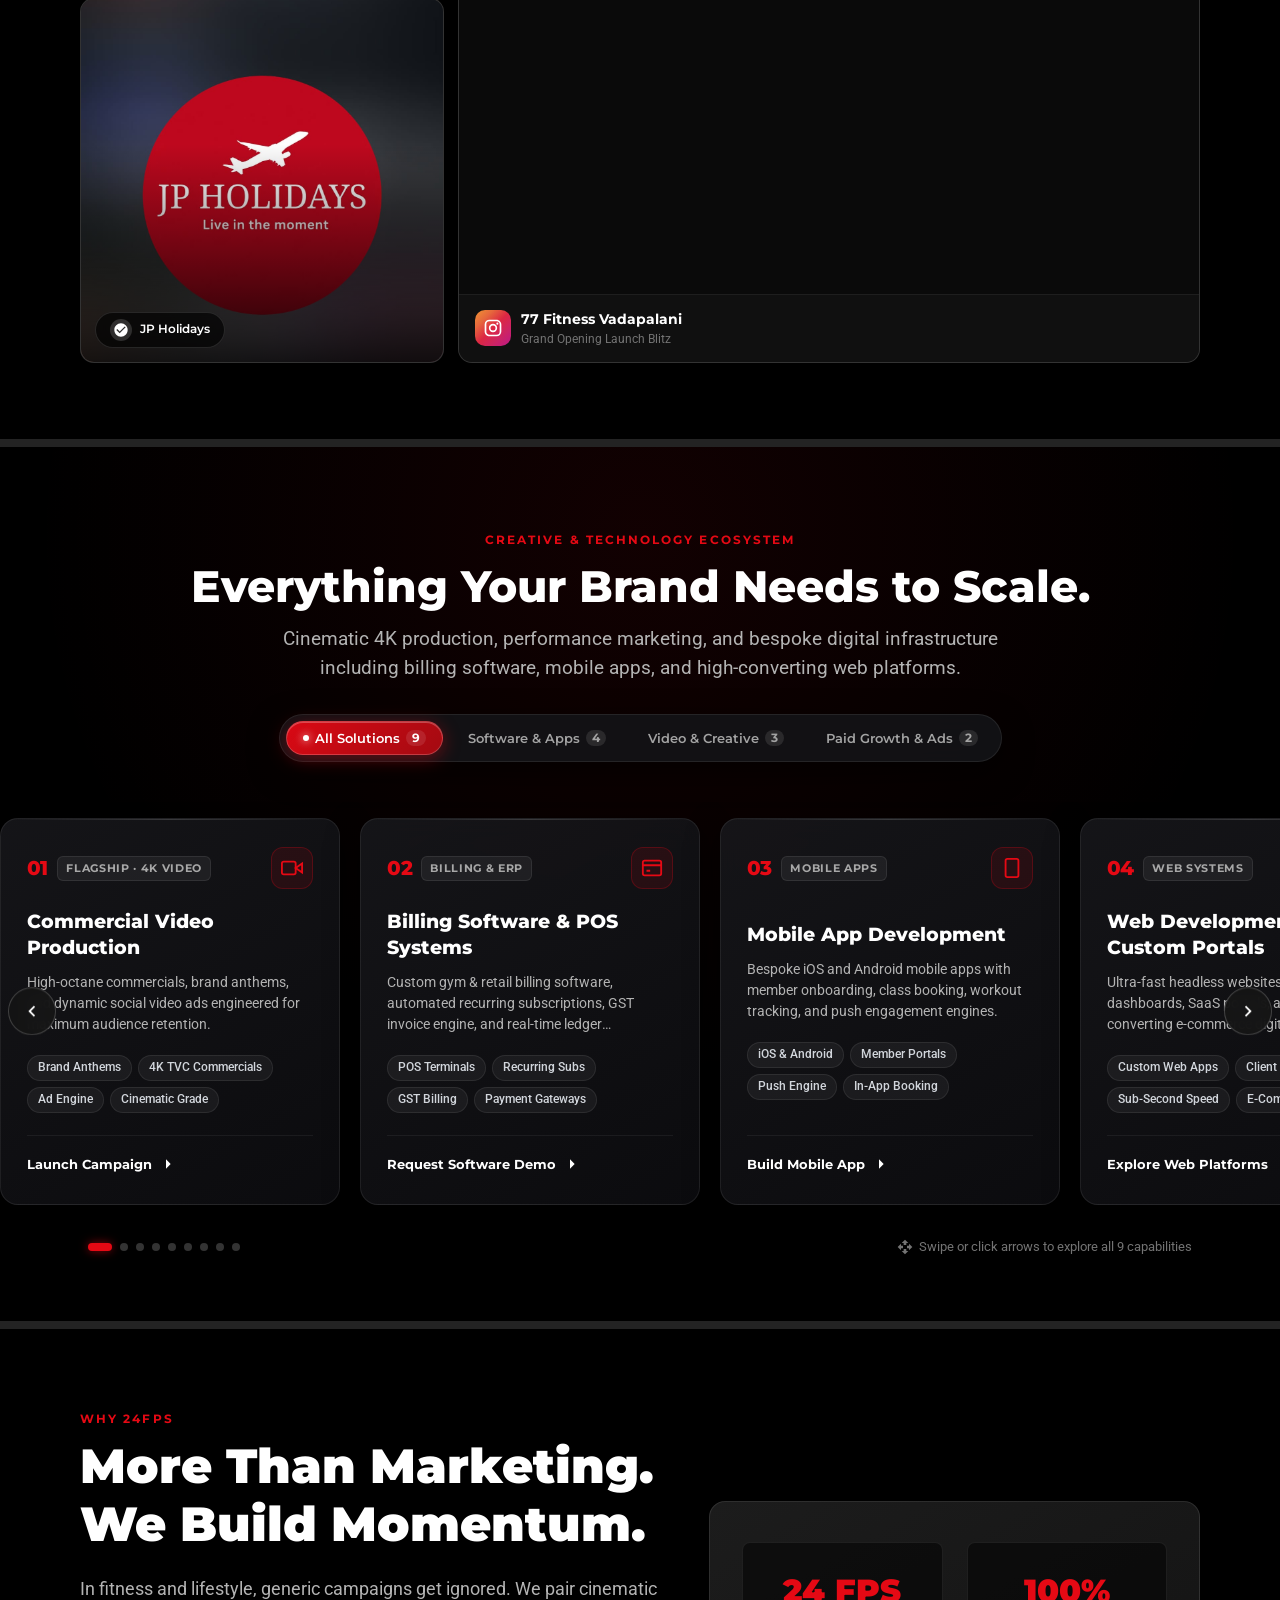
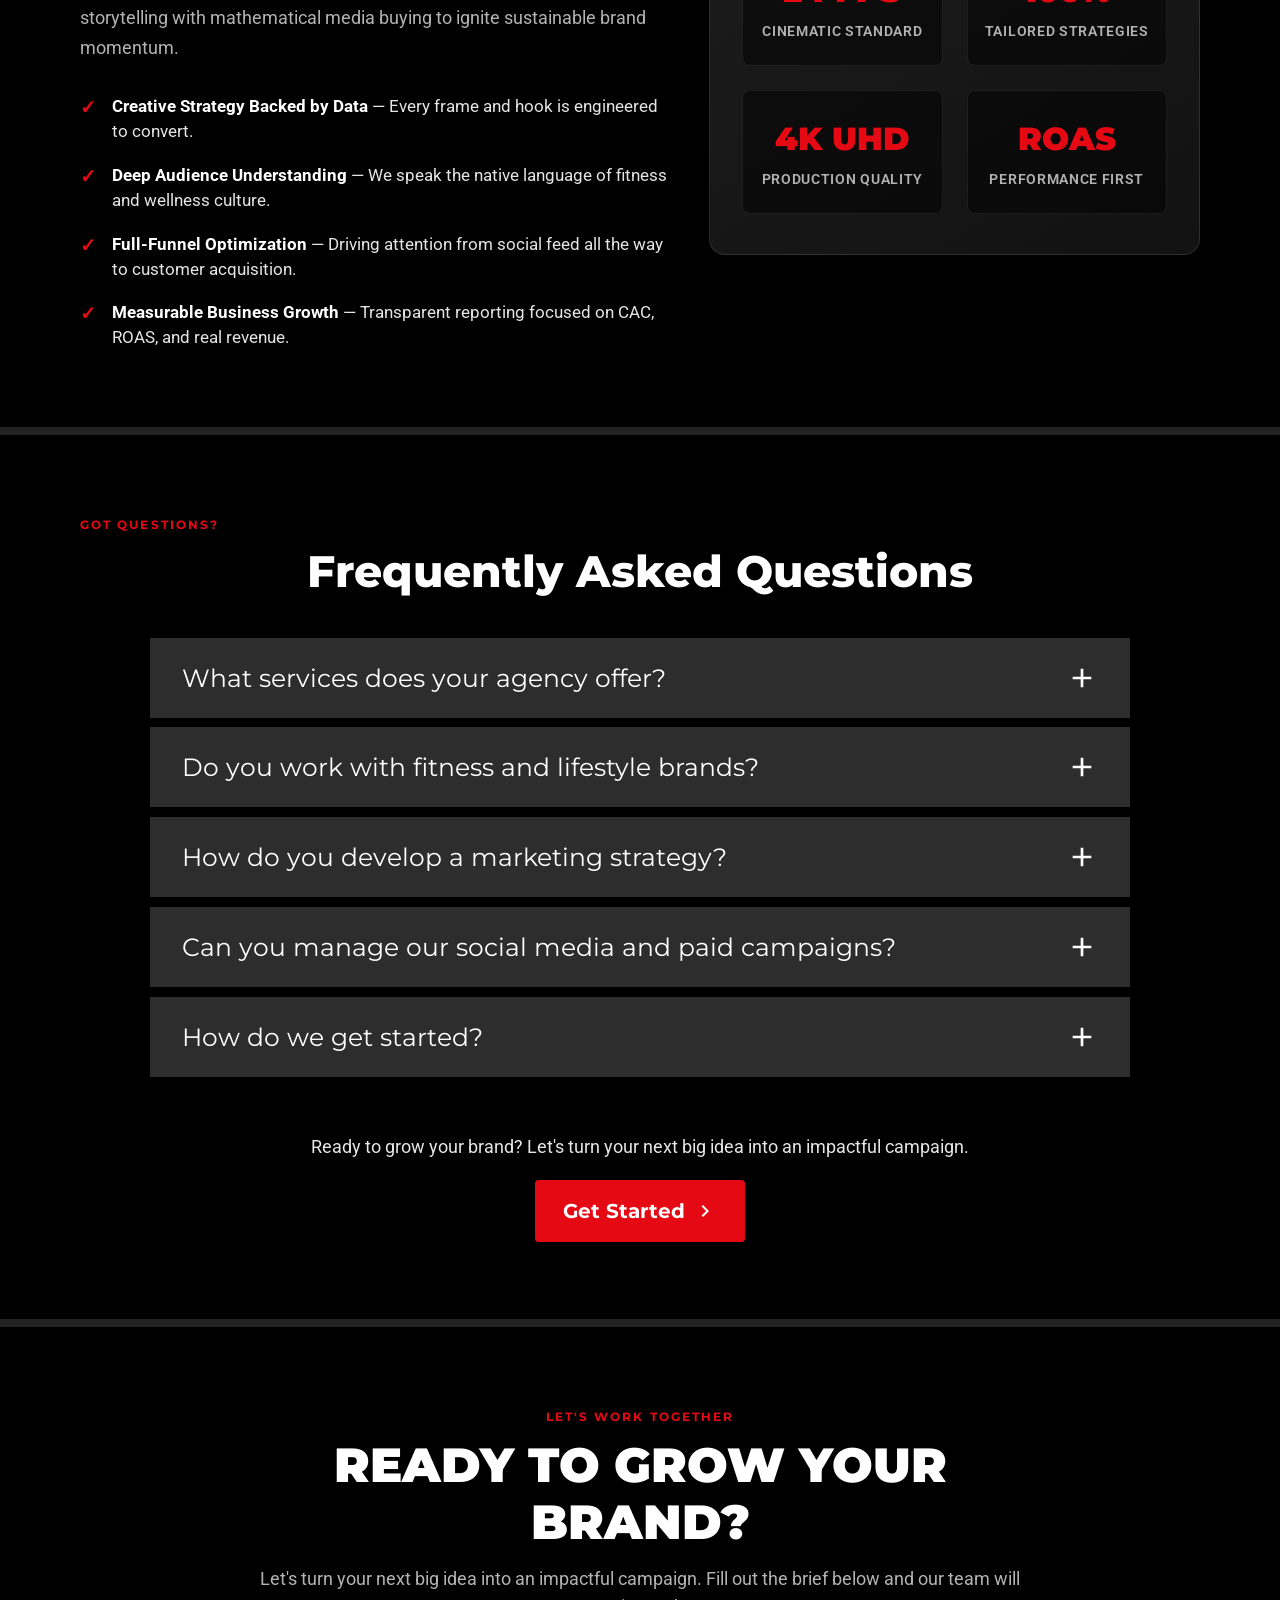
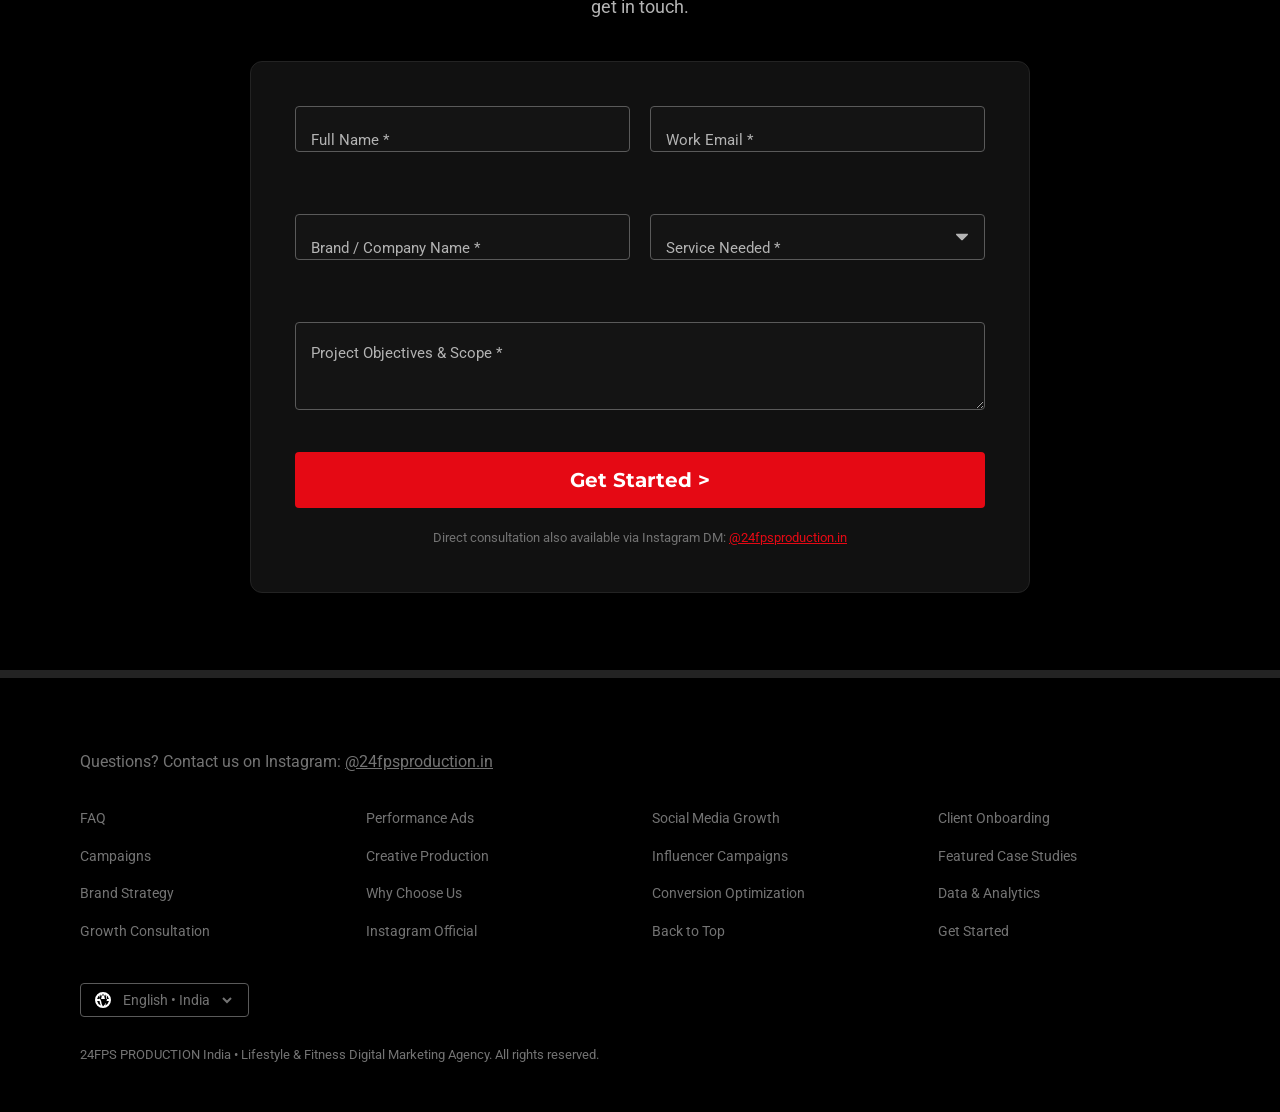
==== commit bc6c5ad3: "feat: redesign portfolio into cinematic bento grid Reel Wall with all videos and brand shots" ====
--- a/index.html
+++ b/index.html
@@ -276,26 +276,35 @@
 
     <div class="nf-divider"></div>
 
-    <!-- CAMPAIGNS GRID (original portfolio, preserved) -->
-    <section class="nf-section" id="portfolio">
+    <!-- CINEMATIC REEL WALL — BENTO SHOWCASE -->
+    <section class="nf-section nf-reel-wall-section" id="portfolio">
       <div class="nf-container">
-        <div class="nf-section-header reveal-up">
-          <div class="nf-section-eyebrow">Portfolio</div>
-          <h2 class="nf-section-title">Campaigns That Make an Impact.</h2>
-          <p class="nf-section-subtitle">
-            Explore cinematic video campaigns created for leading fitness and lifestyle brands. Click play and toggle mic sound on or off.
+        <div class="nf-section-header text-center reveal-up">
+          <div class="nf-section-eyebrow">The Reel Wall</div>
+          <h2 class="nf-section-title">Campaigns That Break Through.</h2>
+          <p class="nf-section-subtitle" style="margin:0 auto;">
+            Cinematic video reels, brand shoots, and social launches — crafted for impact. Hit play. Turn on mic. Experience our work.
           </p>
         </div>
 
-        <div class="nf-portfolio-grid">
-
-          <!-- PROJECT 01: 77 Fitness Studio -->
-          <article class="nf-portfolio-card reveal-up" data-delay="0">
-            <div class="nf-video-wrapper horizontal-frame">
-              <video class="nf-portfolio-video" id="video1" loop playsinline preload="metadata">
+        <!-- BENTO GRID: Asymmetric Cinematic Layout -->
+        <div class="rw-bento-grid reveal-up" data-delay="0.1">
+
+          <!-- ROW 1: Hero Video (large) + 2 stacked shots -->
+          <!-- CELL A1: HERO — 77 Fitness Brand Anthem (spans 2 cols, tall) -->
+          <article class="rw-cell rw-cell-hero rw-cell-video" data-delay="0">
+            <div class="rw-media-wrap">
+              <video class="nf-portfolio-video rw-video" id="video1" loop playsinline preload="metadata">
                 <source src="reel1.mp4" type="video/mp4">
               </video>
-              <div class="nf-video-badge">TOP 1 &bull; COMMERCIAL REEL</div>
+              <div class="rw-overlay"></div>
+              <div class="rw-badge">
+                <span class="rw-badge-dot"></span> FEATURED REEL
+              </div>
+              <div class="rw-card-meta">
+                <span class="rw-meta-tag">Fitness &amp; Gyms</span>
+                <h3 class="rw-meta-title">77 Fitness Studio — Brand Anthem</h3>
+              </div>
               <div class="nf-video-controls">
                 <button class="nf-ctrl-btn nf-play-btn" data-target="video1" aria-label="Play or pause video">
                   <svg class="icon-play" viewBox="0 0 24 24" width="22" height="22" fill="currentColor"><polygon points="5,3 19,12 5,21"></polygon></svg>
@@ -308,23 +317,51 @@
                 </button>
               </div>
             </div>
-            <div class="nf-card-info">
-              <div class="nf-card-tags">
-                <span class="nf-tag-red">Fitness &amp; Gyms</span>
-                <span class="nf-tag-gray">Brand Commercial</span>
-              </div>
-              <h3 class="nf-card-title">77 Fitness Studio — Brand Anthem &amp; Acquisition Campaign</h3>
-              <p class="nf-card-desc">High-octane horizontal commercial highlighting elite training, gym culture, and member transformation with pulse-raising sound design.</p>
-            </div>
-          </article>
-
-          <!-- PROJECT 02: Aroos Makeover -->
-          <article class="nf-portfolio-card reveal-up" data-delay="0.1">
-            <div class="nf-video-wrapper horizontal-frame">
-              <video class="nf-portfolio-video" id="video2" loop playsinline preload="metadata">
+          </article>
+
+          <!-- CELL A2: 77 Fitness Brand Shot (top-right stacked) -->
+          <article class="rw-cell rw-cell-shot rw-cell-a2">
+            <div class="rw-media-wrap">
+              <img src="WhatsApp Image 2026-10-20 at 11.51.33 PM.jpeg" alt="77 Fitness Studio — Brand Identity" class="rw-shot-img" loading="lazy">
+              <div class="rw-overlay"></div>
+              <div class="rw-shot-label">
+                <span class="rw-shot-icon">
+                  <svg viewBox="0 0 24 24" width="16" height="16" fill="currentColor"><path d="M12 2C6.48 2 2 6.48 2 12s4.48 10 10 10 10-4.48 10-10S17.52 2 12 2zm-2 15l-5-5 1.41-1.41L10 14.17l7.59-7.59L19 8l-9 9z"/></svg>
+                </span>
+                77 Fitness Studio
+              </div>
+            </div>
+          </article>
+
+          <!-- CELL A3: Aroos Makeover Brand Shot (bottom-right stacked) -->
+          <article class="rw-cell rw-cell-shot rw-cell-a3">
+            <div class="rw-media-wrap">
+              <img src="WhatsApp Image 2026-10-20 at 11.51.32 PM.jpeg" alt="Aroos Makeover — Luxury Bridal Identity" class="rw-shot-img" loading="lazy">
+              <div class="rw-overlay"></div>
+              <div class="rw-shot-label">
+                <span class="rw-shot-icon">
+                  <svg viewBox="0 0 24 24" width="16" height="16" fill="currentColor"><path d="M12 2C6.48 2 2 6.48 2 12s4.48 10 10 10 10-4.48 10-10S17.52 2 12 2zm-2 15l-5-5 1.41-1.41L10 14.17l7.59-7.59L19 8l-9 9z"/></svg>
+                </span>
+                Aroos Makeover
+              </div>
+            </div>
+          </article>
+
+          <!-- ROW 2: 3 equal cells -->
+          <!-- CELL B1: Aroos Makeover Reel -->
+          <article class="rw-cell rw-cell-video rw-cell-b1">
+            <div class="rw-media-wrap">
+              <video class="nf-portfolio-video rw-video" id="video2" loop playsinline preload="metadata">
                 <source src="reel3.mp4" type="video/mp4">
               </video>
-              <div class="nf-video-badge">TOP 2 &bull; LUXURY SHOWCASE</div>
+              <div class="rw-overlay"></div>
+              <div class="rw-badge rw-badge-gold">
+                <span class="rw-badge-dot rw-dot-gold"></span> LUXURY SHOWCASE
+              </div>
+              <div class="rw-card-meta">
+                <span class="rw-meta-tag">Beauty &amp; Bridal</span>
+                <h3 class="rw-meta-title">Aroos Makeover — Editorial Reel</h3>
+              </div>
               <div class="nf-video-controls">
                 <button class="nf-ctrl-btn nf-play-btn" data-target="video2" aria-label="Play or pause video">
                   <svg class="icon-play" viewBox="0 0 24 24" width="22" height="22" fill="currentColor"><polygon points="5,3 19,12 5,21"></polygon></svg>
@@ -337,23 +374,36 @@
                 </button>
               </div>
             </div>
-            <div class="nf-card-info">
-              <div class="nf-card-tags">
-                <span class="nf-tag-red">Beauty &amp; Personal Care</span>
-                <span class="nf-tag-gray">Bridal &amp; Editorial</span>
-              </div>
-              <h3 class="nf-card-title">Aroos Makeover — Luxury Bridal &amp; Editorial Brand Identity</h3>
-              <p class="nf-card-desc">Ultra-premium aesthetic identity highlighting intricate craftsmanship, soft-glow lighting, and opulent visual direction.</p>
-            </div>
-          </article>
-
-          <!-- PROJECT 03: Creative Lab -->
-          <article class="nf-portfolio-card reveal-up" data-delay="0.2">
-            <div class="nf-video-wrapper horizontal-frame">
-              <video class="nf-portfolio-video" id="video3" loop playsinline preload="metadata">
+          </article>
+
+          <!-- CELL B2: GNC Brand Shot -->
+          <article class="rw-cell rw-cell-shot rw-cell-b2">
+            <div class="rw-media-wrap">
+              <img src="WhatsApp Image 2026-10-20 at 11.51.33 PM (1).jpeg" alt="GNC India — Supplements Brand" class="rw-shot-img" loading="lazy">
+              <div class="rw-overlay"></div>
+              <div class="rw-shot-label">
+                <span class="rw-shot-icon">
+                  <svg viewBox="0 0 24 24" width="16" height="16" fill="currentColor"><path d="M12 2C6.48 2 2 6.48 2 12s4.48 10 10 10 10-4.48 10-10S17.52 2 12 2zm-2 15l-5-5 1.41-1.41L10 14.17l7.59-7.59L19 8l-9 9z"/></svg>
+                </span>
+                GNC India
+              </div>
+            </div>
+          </article>
+
+          <!-- CELL B3: Creative Lab Reel -->
+          <article class="rw-cell rw-cell-video rw-cell-b3">
+            <div class="rw-media-wrap">
+              <video class="nf-portfolio-video rw-video" id="video3" loop playsinline preload="metadata">
                 <source src="reel4.mp4" type="video/mp4">
               </video>
-              <div class="nf-video-badge">TOP 3 &bull; AD ENGINE</div>
+              <div class="rw-overlay"></div>
+              <div class="rw-badge">
+                <span class="rw-badge-dot"></span> AD ENGINE
+              </div>
+              <div class="rw-card-meta">
+                <span class="rw-meta-tag">Activewear</span>
+                <h3 class="rw-meta-title">Creative Lab — Dynamic Ads</h3>
+              </div>
               <div class="nf-video-controls">
                 <button class="nf-ctrl-btn nf-play-btn" data-target="video3" aria-label="Play or pause video">
                   <svg class="icon-play" viewBox="0 0 24 24" width="22" height="22" fill="currentColor"><polygon points="5,3 19,12 5,21"></polygon></svg>
@@ -366,34 +416,56 @@
                 </button>
               </div>
             </div>
-            <div class="nf-card-info">
-              <div class="nf-card-tags">
-                <span class="nf-tag-red">Lifestyle &amp; Activewear</span>
-                <span class="nf-tag-gray">High-Impact Creatives</span>
-              </div>
-              <h3 class="nf-card-title">Commercial Creative Lab — Multi-Format Dynamic Ad Engine</h3>
-              <p class="nf-card-desc">High-frequency short-form video production built specifically for paid social acquisition and fast hook testing.</p>
-            </div>
-          </article>
-
-          <!-- PROJECT 04: Instagram Launch -->
-          <article class="nf-portfolio-card reveal-up" data-delay="0.3">
-            <div class="nf-video-wrapper horizontal-frame instagram-frame">
+          </article>
+
+          <!-- ROW 3: 2 stacked shots + Instagram embed (large) -->
+          <!-- CELL C1: High On Fitness Shot -->
+          <article class="rw-cell rw-cell-shot rw-cell-c1">
+            <div class="rw-media-wrap">
+              <img src="WhatsApp Image 2026-10-20 at 11.51.32 PM (1).jpeg" alt="High On Fitness Studio — Social Identity" class="rw-shot-img" loading="lazy">
+              <div class="rw-overlay"></div>
+              <div class="rw-shot-label">
+                <span class="rw-shot-icon">
+                  <svg viewBox="0 0 24 24" width="16" height="16" fill="currentColor"><path d="M12 2C6.48 2 2 6.48 2 12s4.48 10 10 10 10-4.48 10-10S17.52 2 12 2zm-2 15l-5-5 1.41-1.41L10 14.17l7.59-7.59L19 8l-9 9z"/></svg>
+                </span>
+                High On Fitness
+              </div>
+            </div>
+          </article>
+
+          <!-- CELL C2: JP Holidays Shot -->
+          <article class="rw-cell rw-cell-shot rw-cell-c2">
+            <div class="rw-media-wrap">
+              <img src="WhatsApp Image 2026-10-20 at 11.51.31 PM.jpeg" alt="JP Holidays — Travel Brand Identity" class="rw-shot-img" loading="lazy">
+              <div class="rw-overlay"></div>
+              <div class="rw-shot-label">
+                <span class="rw-shot-icon">
+                  <svg viewBox="0 0 24 24" width="16" height="16" fill="currentColor"><path d="M12 2C6.48 2 2 6.48 2 12s4.48 10 10 10 10-4.48 10-10S17.52 2 12 2zm-2 15l-5-5 1.41-1.41L10 14.17l7.59-7.59L19 8l-9 9z"/></svg>
+                </span>
+                JP Holidays
+              </div>
+            </div>
+          </article>
+
+          <!-- CELL C3: Instagram Embed (spans 2 cols) -->
+          <article class="rw-cell rw-cell-ig rw-cell-c3">
+            <div class="rw-media-wrap rw-ig-wrap">
               <iframe 
                 src="https://www.instagram.com/p/DUqHSRREdTU/embed/" 
-                class="nf-iframe"
+                class="rw-ig-iframe"
                 title="77 Fitness Studio Vadapalani Launch Reel"
                 loading="lazy">
               </iframe>
-              <div class="nf-video-badge">TOP 4 &bull; OFFICIAL LAUNCH</div>
-            </div>
-            <div class="nf-card-info">
-              <div class="nf-card-tags">
-                <span class="nf-tag-red">Health &amp; Wellness</span>
-                <span class="nf-tag-gray">Grand Opening</span>
-              </div>
-              <h3 class="nf-card-title">77 Fitness Vadapalani — Grand Opening Digital Launch Blitz</h3>
-              <p class="nf-card-desc">Comprehensive digital pre-launch strategy orchestrating social buzz, influencer previews, and local targeted conversion.</p>
+              <div class="rw-ig-glow"></div>
+            </div>
+            <div class="rw-ig-meta">
+              <div class="rw-ig-icon">
+                <svg viewBox="0 0 24 24" width="20" height="20" fill="currentColor"><path d="M7.8 2h8.4C19.4 2 22 4.6 22 7.8v8.4a5.8 5.8 0 0 1-5.8 5.8H7.8C4.6 22 2 19.4 2 16.2V7.8A5.8 5.8 0 0 1 7.8 2m-.2 2A3.6 3.6 0 0 0 4 7.6v8.8C4 18.39 5.61 20 7.6 20h8.8a3.6 3.6 0 0 0 3.6-3.6V7.6C20 5.61 18.39 4 16.4 4H7.6m9.65 1.5a1.25 1.25 0 0 1 1.25 1.25A1.25 1.25 0 0 1 17.25 8 1.25 1.25 0 0 1 16 6.75a1.25 1.25 0 0 1 1.25-1.25M12 7a5 5 0 0 1 5 5 5 5 0 0 1-5 5 5 5 0 0 1-5-5 5 5 0 0 1 5-5m0 2a3 3 0 0 0-3 3 3 3 0 0 0 3 3 3 3 0 0 0 3-3 3 3 0 0 0-3-3z"/></svg>
+              </div>
+              <div>
+                <span class="rw-ig-label">77 Fitness Vadapalani</span>
+                <span class="rw-ig-sub">Grand Opening Launch Blitz</span>
+              </div>
             </div>
           </article>
 
--- a/style.css
+++ b/style.css
@@ -666,82 +666,340 @@
 }
 
 /* --------------------------------------------------------------------------
-   6. PORTFOLIO / CAMPAIGNS (Horizontal Videos with Mic Sound)
+   6. THE REEL WALL — CINEMATIC BENTO GRID SHOWCASE
    -------------------------------------------------------------------------- */
-.nf-portfolio-grid {
+.nf-reel-wall-section {
+  position: relative;
+  background: radial-gradient(ellipse at 50% 0%, rgba(229, 9, 20, 0.06) 0%, transparent 55%), #000000;
+}
+
+/* ---- Bento Grid Layout ---- */
+.rw-bento-grid {
   display: grid;
   grid-template-columns: 1fr;
-  gap: 2rem;
+  gap: 0.75rem;
+  margin-top: 1rem;
 }
 
 @media (min-width: 768px) {
-  .nf-portfolio-grid {
-    grid-template-columns: repeat(2, 1fr);
-  }
-}
-
-.nf-portfolio-card {
-  background-color: var(--nf-card-bg);
-  border-radius: 8px;
+  .rw-bento-grid {
+    grid-template-columns: repeat(3, 1fr);
+    grid-template-rows: auto auto auto auto auto;
+    gap: 0.85rem;
+  }
+
+  /* Row 1: Hero spans 2 cols, 2 shots stacked on right */
+  .rw-cell-hero    { grid-column: 1 / 3; grid-row: 1 / 3; }
+  .rw-cell-a2      { grid-column: 3 / 4; grid-row: 1 / 2; }
+  .rw-cell-a3      { grid-column: 3 / 4; grid-row: 2 / 3; }
+
+  /* Row 2: 3 equal cells */
+  .rw-cell-b1      { grid-column: 1 / 2; grid-row: 3 / 4; }
+  .rw-cell-b2      { grid-column: 2 / 3; grid-row: 3 / 4; }
+  .rw-cell-b3      { grid-column: 3 / 4; grid-row: 3 / 4; }
+
+  /* Row 3: 2 stacked shots on left, IG embed spans right 2 cols */
+  .rw-cell-c1      { grid-column: 1 / 2; grid-row: 4 / 5; }
+  .rw-cell-c2      { grid-column: 1 / 2; grid-row: 5 / 6; }
+  .rw-cell-c3      { grid-column: 2 / 4; grid-row: 4 / 6; }
+}
+
+/* ---- Shared Cell Styles ---- */
+.rw-cell {
+  position: relative;
+  border-radius: 14px;
   overflow: hidden;
-  border: 1px solid rgba(255, 255, 255, 0.08);
-  display: flex;
-  flex-direction: column;
-  transition: transform 0.3s var(--ease), border-color 0.3s var(--ease), box-shadow 0.3s var(--ease);
-}
-
-.nf-portfolio-card:hover {
-  transform: scale(1.02);
-  border-color: rgba(229, 9, 20, 0.6);
-  box-shadow: 0 12px 40px rgba(0, 0, 0, 0.8), 0 0 0 1px rgba(229, 9, 20, 0.2);
-}
-
-/* Horizontal 16:9 Frame */
-.nf-video-wrapper.horizontal-frame {
+  border: 1px solid rgba(255, 255, 255, 0.07);
+  background: var(--nf-card-bg);
+  transition: transform 0.4s cubic-bezier(0.16, 1, 0.3, 1),
+              border-color 0.35s ease,
+              box-shadow 0.4s ease;
+}
+
+.rw-cell:hover {
+  transform: translateY(-4px) scale(1.008);
+  border-color: rgba(229, 9, 20, 0.5);
+  box-shadow: 0 16px 48px rgba(0, 0, 0, 0.7), 0 0 24px rgba(229, 9, 20, 0.15);
+}
+
+.rw-media-wrap {
   position: relative;
   width: 100%;
+  height: 100%;
+  overflow: hidden;
+}
+
+/* ---- Dark gradient overlay ---- */
+.rw-overlay {
+  position: absolute;
+  inset: 0;
+  background: linear-gradient(180deg, transparent 40%, rgba(0, 0, 0, 0.85) 100%);
+  pointer-events: none;
+  z-index: 2;
+}
+
+/* ---- Video Cells ---- */
+.rw-cell-video .rw-media-wrap {
   aspect-ratio: 16 / 9;
-  background-color: #000000;
-  overflow: hidden;
-}
-
-.nf-portfolio-video {
+}
+
+.rw-video {
   width: 100%;
   height: 100%;
   object-fit: cover;
   object-position: center;
   cursor: pointer;
-}
-
-.nf-video-wrapper.instagram-frame {
-  display: flex;
+  display: block;
+}
+
+.rw-cell-hero .rw-media-wrap {
+  aspect-ratio: 16 / 9;
+  min-height: 280px;
+}
+
+@media (min-width: 768px) {
+  .rw-cell-hero .rw-media-wrap {
+    aspect-ratio: auto;
+    min-height: 100%;
+    height: 100%;
+  }
+}
+
+/* Reuse existing .nf-video-controls, .nf-ctrl-btn, .nf-play-btn, .nf-mic-btn styles */
+.rw-cell-video .nf-video-controls {
+  z-index: 5;
+}
+
+/* ---- Badge (top-left label) ---- */
+.rw-badge {
+  position: absolute;
+  top: 14px;
+  left: 14px;
+  display: inline-flex;
+  align-items: center;
+  gap: 6px;
+  background: rgba(0, 0, 0, 0.7);
+  backdrop-filter: blur(8px);
+  -webkit-backdrop-filter: blur(8px);
+  border: 1px solid rgba(255, 255, 255, 0.12);
+  border-radius: 100px;
+  padding: 5px 14px;
+  font-family: var(--font-main);
+  font-size: 0.68rem;
+  font-weight: 700;
+  letter-spacing: 0.1em;
+  text-transform: uppercase;
+  color: #ffffff;
+  z-index: 4;
+}
+
+.rw-badge-dot {
+  width: 7px;
+  height: 7px;
+  border-radius: 50%;
+  background: var(--nf-red);
+  box-shadow: 0 0 8px rgba(229, 9, 20, 0.8);
+  animation: rw-dot-pulse 2s ease-in-out infinite;
+}
+
+@keyframes rw-dot-pulse {
+  0%, 100% { opacity: 1; }
+  50% { opacity: 0.4; }
+}
+
+.rw-badge-gold {
+  border-color: rgba(212, 175, 55, 0.3);
+}
+
+.rw-dot-gold {
+  background: #d4af37;
+  box-shadow: 0 0 8px rgba(212, 175, 55, 0.8);
+}
+
+/* ---- Card Meta (overlaid bottom-left on videos) ---- */
+.rw-card-meta {
+  position: absolute;
+  bottom: 56px;
+  left: 16px;
+  right: 16px;
+  z-index: 4;
+  display: flex;
+  flex-direction: column;
+  gap: 4px;
+}
+
+.rw-meta-tag {
+  font-family: var(--font-main);
+  font-size: 0.7rem;
+  font-weight: 700;
+  letter-spacing: 0.06em;
+  text-transform: uppercase;
+  color: var(--nf-red);
+}
+
+.rw-meta-title {
+  font-family: var(--font-main);
+  font-size: 1.1rem;
+  font-weight: 800;
+  color: #ffffff;
+  line-height: 1.3;
+  text-shadow: 0 2px 8px rgba(0, 0, 0, 0.8);
+}
+
+@media (min-width: 768px) {
+  .rw-cell-hero .rw-meta-title {
+    font-size: 1.45rem;
+  }
+}
+
+/* ---- Shot (Image) Cells ---- */
+.rw-cell-shot .rw-media-wrap {
+  aspect-ratio: 1 / 1;
+}
+
+.rw-shot-img {
+  width: 100%;
+  height: 100%;
+  object-fit: cover;
+  object-position: center;
+  display: block;
+  transition: transform 0.6s cubic-bezier(0.16, 1, 0.3, 1);
+}
+
+.rw-cell-shot:hover .rw-shot-img {
+  transform: scale(1.08);
+}
+
+.rw-shot-label {
+  position: absolute;
+  bottom: 14px;
+  left: 14px;
+  display: inline-flex;
+  align-items: center;
+  gap: 8px;
+  background: rgba(0, 0, 0, 0.65);
+  backdrop-filter: blur(6px);
+  -webkit-backdrop-filter: blur(6px);
+  border: 1px solid rgba(255, 255, 255, 0.12);
+  border-radius: 100px;
+  padding: 6px 14px;
+  font-family: var(--font-main);
+  font-size: 0.78rem;
+  font-weight: 600;
+  color: #ffffff;
+  z-index: 4;
+  transition: background 0.3s ease, border-color 0.3s ease;
+}
+
+.rw-cell-shot:hover .rw-shot-label {
+  background: rgba(229, 9, 20, 0.75);
+  border-color: rgba(229, 9, 20, 0.6);
+}
+
+.rw-shot-icon {
+  display: inline-flex;
   align-items: center;
   justify-content: center;
-}
-
-.nf-iframe {
+  width: 22px;
+  height: 22px;
+  border-radius: 50%;
+  background: rgba(255, 255, 255, 0.15);
+  color: #ffffff;
+}
+
+/* ---- Instagram Embed Cell ---- */
+.rw-cell-ig {
+  display: flex;
+  flex-direction: column;
+}
+
+.rw-ig-wrap {
+  position: relative;
+  flex: 1;
+  min-height: 360px;
+  background: #0a0a0a;
+}
+
+.rw-ig-iframe {
   width: 100%;
   height: 100%;
   border: none;
-}
-
-.nf-video-badge {
+  display: block;
+}
+
+.rw-ig-glow {
   position: absolute;
-  top: 12px;
-  left: 12px;
-  background: rgba(0, 0, 0, 0.8);
-  border: 1px solid rgba(255, 255, 255, 0.2);
-  color: #ffffff;
-  font-size: 0.68rem;
+  inset: -1px;
+  border-radius: 14px;
+  pointer-events: none;
+  z-index: 1;
+  background: transparent;
+  transition: box-shadow 0.4s ease;
+}
+
+.rw-cell-ig:hover .rw-ig-glow {
+  box-shadow: inset 0 0 40px rgba(225, 48, 108, 0.1);
+}
+
+.rw-ig-meta {
+  display: flex;
+  align-items: center;
+  gap: 10px;
+  padding: 0.85rem 1rem;
+  background: rgba(15, 15, 15, 0.95);
+  border-top: 1px solid rgba(255, 255, 255, 0.06);
+}
+
+.rw-ig-icon {
+  width: 36px;
+  height: 36px;
+  border-radius: 10px;
+  background: linear-gradient(135deg, #f09433, #e6683c, #dc2743, #cc2366, #bc1888);
+  display: flex;
+  align-items: center;
+  justify-content: center;
+  color: #ffffff;
+  flex-shrink: 0;
+}
+
+.rw-ig-label {
+  display: block;
+  font-family: var(--font-main);
+  font-size: 0.88rem;
   font-weight: 700;
-  letter-spacing: 0.08em;
-  padding: 4px 8px;
-  border-radius: 3px;
-  backdrop-filter: blur(4px);
-  z-index: 5;
-}
-
-/* Controls overlay */
+  color: #ffffff;
+}
+
+.rw-ig-sub {
+  display: block;
+  font-size: 0.76rem;
+  color: var(--nf-text-dim);
+}
+
+/* ---- Mobile: single column, proper aspect ratios ---- */
+@media (max-width: 767px) {
+  .rw-cell-shot .rw-media-wrap {
+    aspect-ratio: 4 / 3;
+  }
+
+  .rw-ig-wrap {
+    min-height: 420px;
+  }
+
+  .rw-card-meta {
+    bottom: 52px;
+  }
+}
+
+/* ---- Video Controls Overlay (shared by Reel Wall & hero) ---- */
+.nf-portfolio-video {
+  width: 100%;
+  height: 100%;
+  object-fit: cover;
+  object-position: center;
+  cursor: pointer;
+}
+
 .nf-video-controls {
   position: absolute;
   bottom: 12px;
@@ -806,50 +1064,6 @@
 }
 .nf-mic-btn.live .icon-mic-on {
   display: block;
-}
-
-/* Card Info */
-.nf-card-info {
-  padding: 1.5rem;
-  display: flex;
-  flex-direction: column;
-  gap: 0.65rem;
-  background-color: var(--nf-card-bg);
-  flex: 1;
-}
-
-.nf-card-tags {
-  display: flex;
-  gap: 8px;
-  align-items: center;
-}
-
-.nf-tag-red {
-  color: var(--nf-red);
-  font-size: 0.75rem;
-  font-weight: 700;
-  text-transform: uppercase;
-  letter-spacing: 0.05em;
-}
-
-.nf-tag-gray {
-  color: var(--nf-text-dim);
-  font-size: 0.75rem;
-  text-transform: uppercase;
-  border-left: 1px solid rgba(255, 255, 255, 0.2);
-  padding-left: 8px;
-}
-
-.nf-card-title {
-  font-size: 1.2rem;
-  font-weight: 700;
-  color: #ffffff;
-}
-
-.nf-card-desc {
-  font-size: 0.92rem;
-  line-height: 1.5;
-  color: var(--nf-text-secondary);
 }
 
 /* --------------------------------------------------------------------------
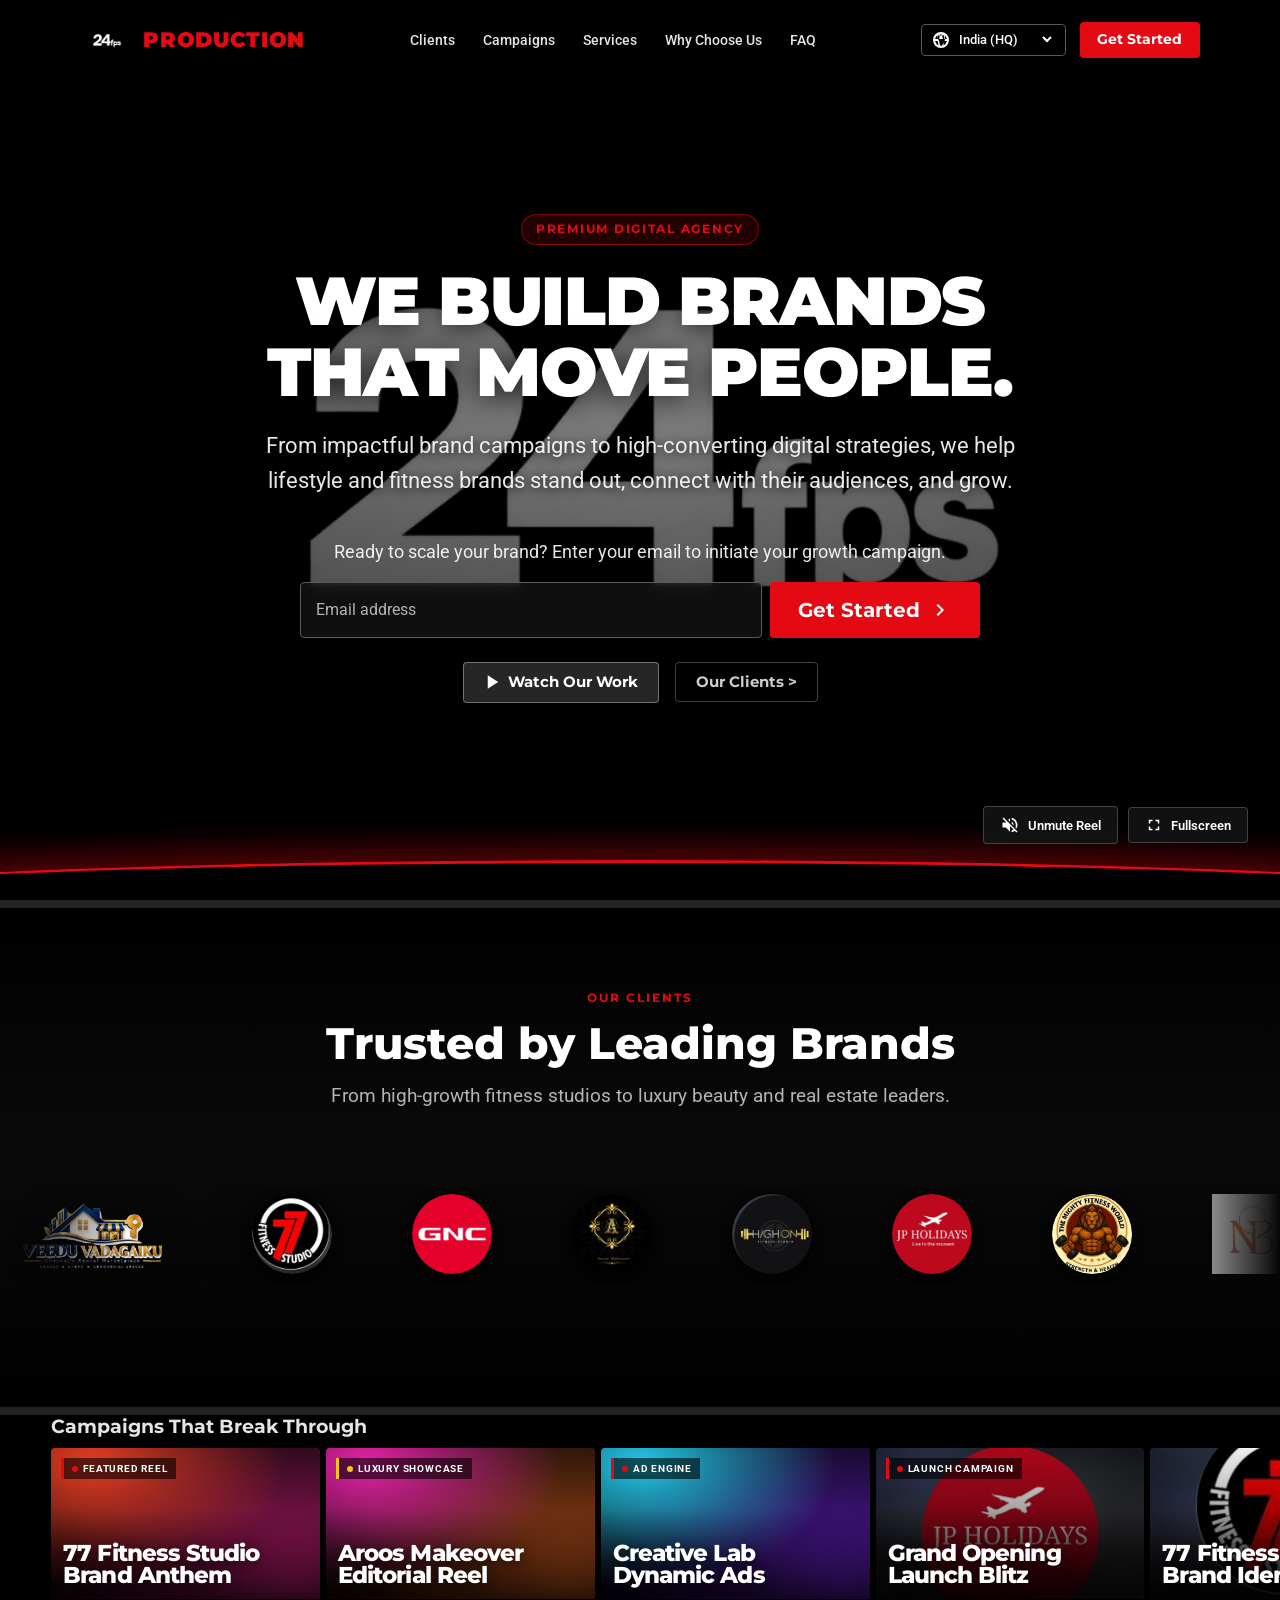
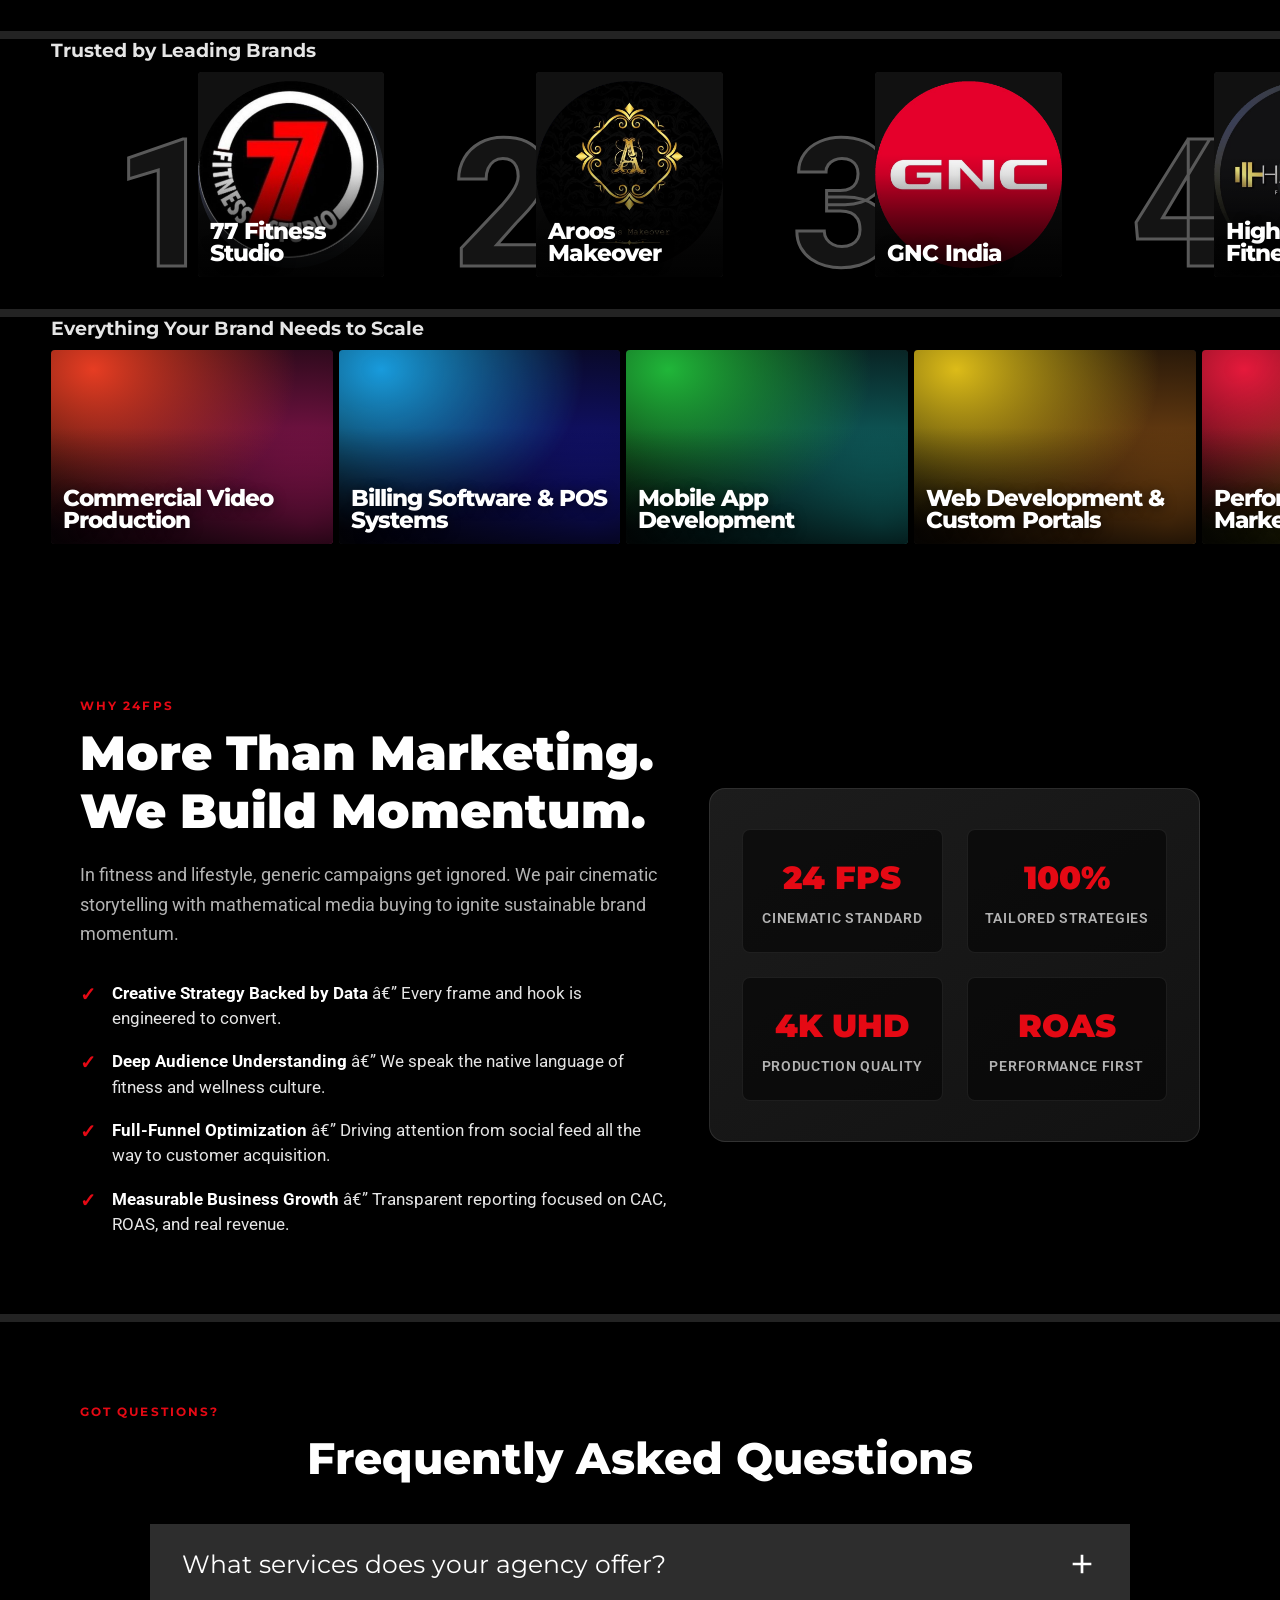
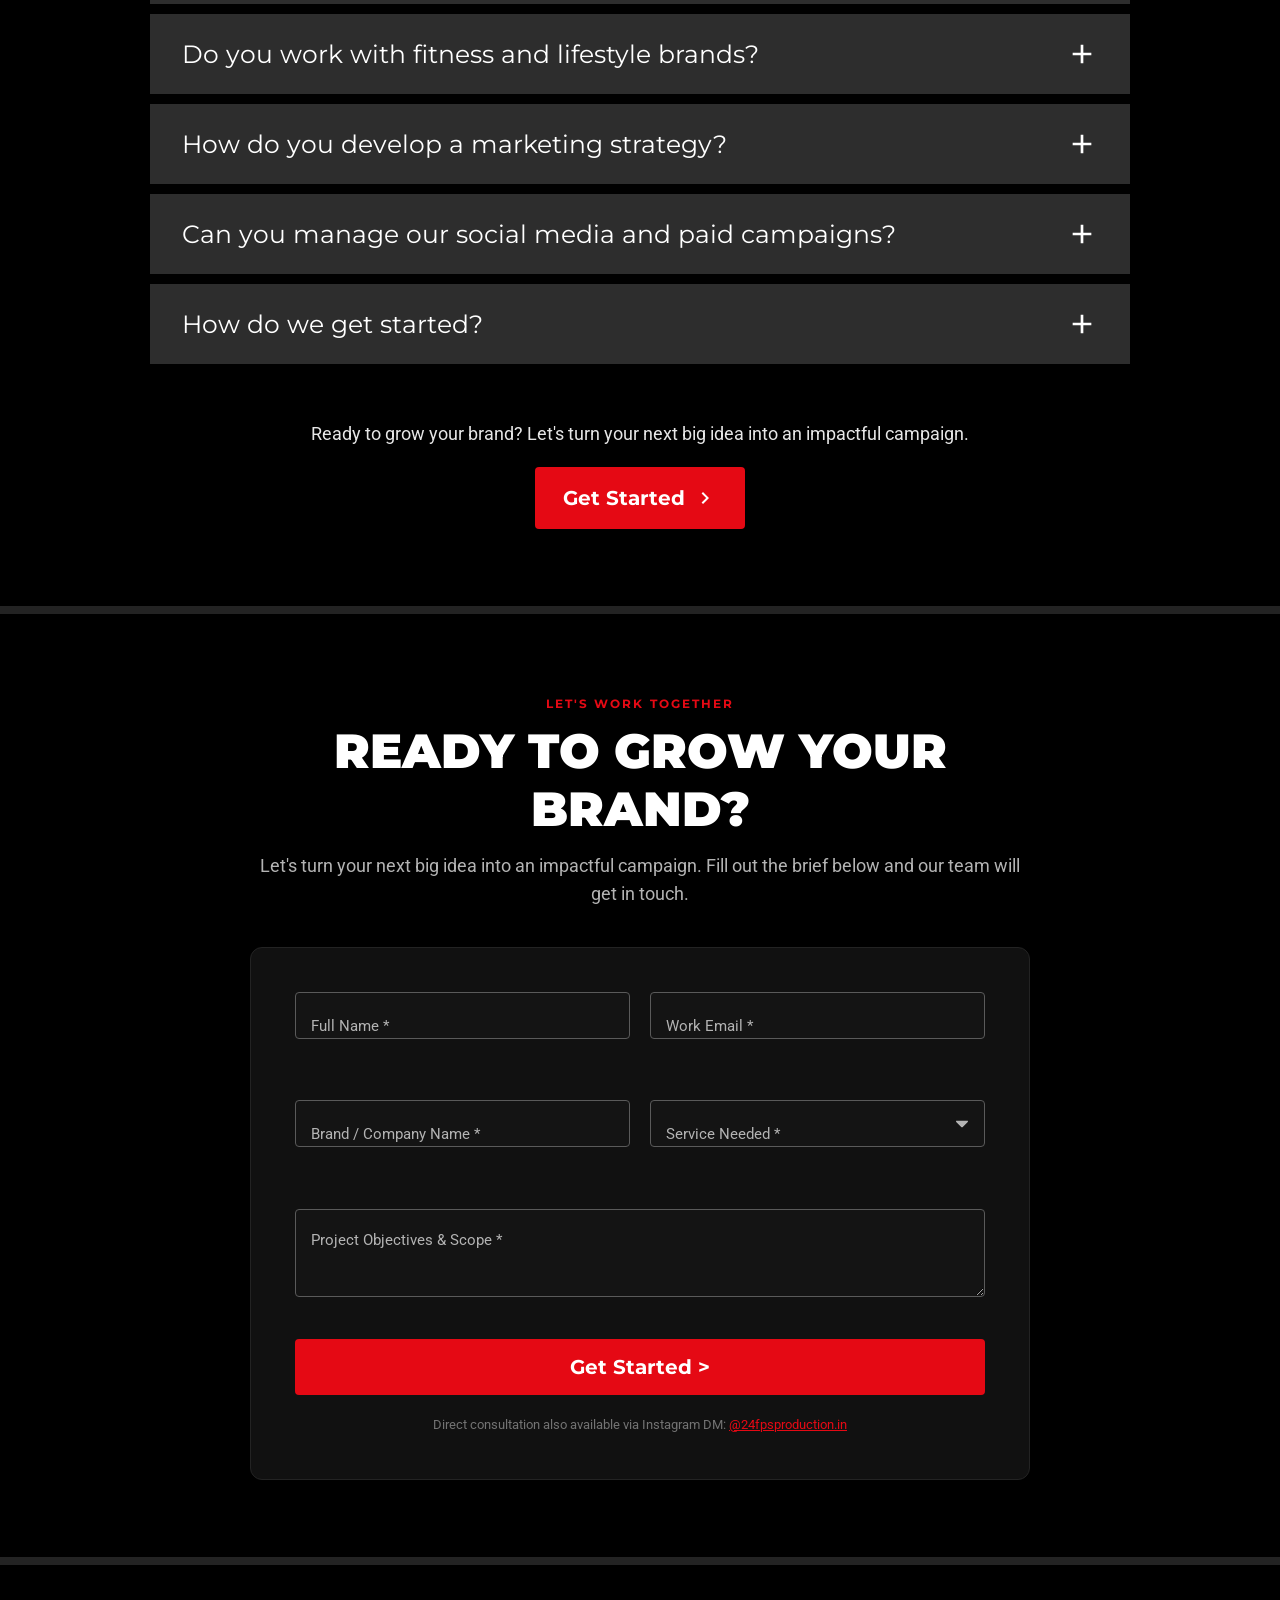
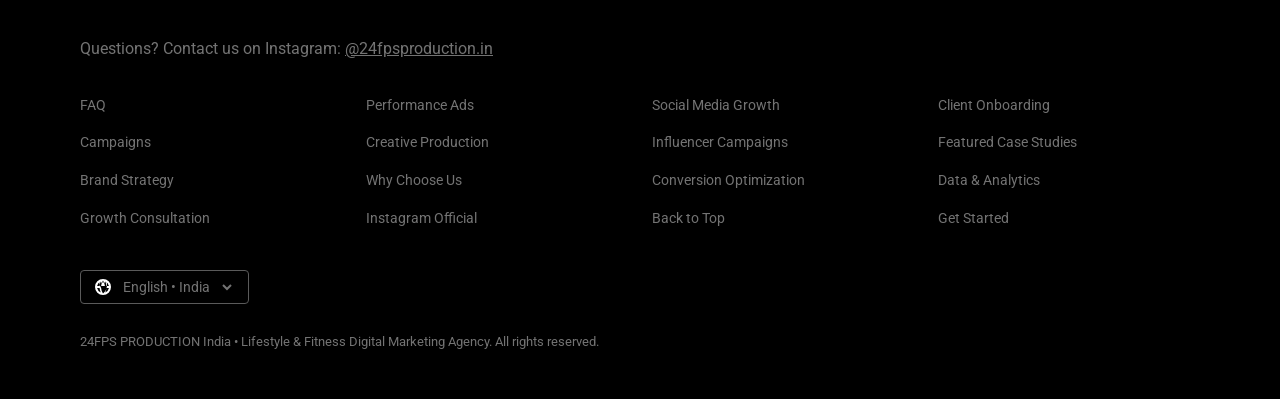
==== commit e0ee979f: "feat: replace bento grid + old carousel with Netflix horizontal rows (Campaigns, Clients, Services)" ====
--- a/index.html
+++ b/index.html
@@ -1,11 +1,11 @@
-<!DOCTYPE html>
+﻿<!DOCTYPE html>
 <html lang="en">
 <head>
   <meta charset="UTF-8">
   <meta name="viewport" content="width=device-width, initial-scale=1.0">
   <meta http-equiv="X-UA-Compatible" content="IE=edge">
   
-  <title>24FPS PRODUCTION — Lifestyle &amp; Fitness Digital Marketing Agency</title>
+  <title>24FPS PRODUCTION â€” Lifestyle &amp; Fitness Digital Marketing Agency</title>
   <meta name="description" content="24FPS PRODUCTION is a premium lifestyle &amp; fitness digital marketing agency. From impactful brand campaigns to high-converting digital strategies. We build brands that move people.">
   <meta name="keywords" content="24FPS PRODUCTION, digital marketing agency, fitness marketing, lifestyle marketing, performance ads, video production, brand strategy">
   <meta name="theme-color" content="#000000">
@@ -276,570 +276,617 @@
 
     <div class="nf-divider"></div>
 
-    <!-- CINEMATIC REEL WALL — BENTO SHOWCASE -->
-    <section class="nf-section nf-reel-wall-section" id="portfolio">
-      <div class="nf-container">
-        <div class="nf-section-header text-center reveal-up">
-          <div class="nf-section-eyebrow">The Reel Wall</div>
-          <h2 class="nf-section-title">Campaigns That Break Through.</h2>
-          <p class="nf-section-subtitle" style="margin:0 auto;">
-            Cinematic video reels, brand shoots, and social launches — crafted for impact. Hit play. Turn on mic. Experience our work.
-          </p>
-        </div>
-
-        <!-- BENTO GRID: Asymmetric Cinematic Layout -->
-        <div class="rw-bento-grid reveal-up" data-delay="0.1">
-
-          <!-- ROW 1: Hero Video (large) + 2 stacked shots -->
-          <!-- CELL A1: HERO — 77 Fitness Brand Anthem (spans 2 cols, tall) -->
-          <article class="rw-cell rw-cell-hero rw-cell-video" data-delay="0">
-            <div class="rw-media-wrap">
-              <video class="nf-portfolio-video rw-video" id="video1" loop playsinline preload="metadata">
+    <!-- ============================================================
+         NETFLIX-STYLE ROWS: Campaigns Â· Clients Â· Services
+         ============================================================ -->
+
+    <style>
+      /* â”€â”€ Netflix Row Base â”€â”€ */
+      .nf-row-section { margin: 0 0 2.5vw; }
+      .nf-row-section h2 {
+        font-size: clamp(17px, 1.5vw, 22px);
+        font-weight: 700;
+        padding: 0 4%;
+        margin-bottom: 10px;
+        color: #e5e5e5;
+        font-family: 'Montserrat', sans-serif;
+      }
+      .nf-row-wrap { position: relative; }
+      .nf-row-track {
+        display: flex;
+        gap: 6px;
+        overflow-x: auto;
+        scroll-snap-type: x mandatory;
+        scrollbar-width: none;
+        padding: 40px 4%;
+        margin: -40px 0;
+        scroll-padding: 0 4%;
+      }
+      .nf-row-track::-webkit-scrollbar { display: none; }
+
+      /* Arrow buttons */
+      .nf-row-arr {
+        position: absolute;
+        top: 0; bottom: 0;
+        width: 4%;
+        z-index: 5;
+        background: rgba(0,0,0,.65);
+        font-size: 36px;
+        color: #fff;
+        border: none;
+        cursor: pointer;
+        opacity: 0;
+        transition: opacity .2s;
+        display: flex; align-items: center; justify-content: center;
+      }
+      .nf-row-wrap:hover .nf-row-arr { opacity: 1; }
+      .nf-row-arr.l { left: 0; }
+      .nf-row-arr.r { right: 0; }
+
+      /* â”€â”€ Generic Card â”€â”€ */
+      .nf-rc {
+        position: relative;
+        flex: 0 0 clamp(200px, 21vw, 320px);
+        aspect-ratio: 16/9;
+        border-radius: 4px;
+        scroll-snap-align: start;
+        cursor: pointer;
+        transition: transform .3s .15s, box-shadow .3s .15s;
+        overflow: hidden;
+        background: #222;
+      }
+      .nf-rc:hover, .nf-rc:focus-visible {
+        transform: scale(1.32);
+        z-index: 6;
+        box-shadow: 0 14px 50px #000c;
+        border-radius: 6px;
+      }
+      .nf-rc:first-child:hover { transform-origin: left center; }
+      .nf-rc:last-child:hover  { transform-origin: right center; }
+
+      /* Art overlay (gradient background) */
+      .nf-rc-art {
+        position: absolute; inset: 0;
+        display: flex; align-items: flex-end;
+        padding: 12px;
+        font-weight: 800;
+        letter-spacing: -.04em;
+        line-height: .95;
+        font-size: clamp(16px, 1.8vw, 26px);
+        text-shadow: 0 2px 12px #0009;
+        font-family: 'Montserrat', sans-serif;
+      }
+      .nf-rc-art::before {
+        content: '';
+        position: absolute; inset: 0;
+        background: linear-gradient(0deg, rgba(0,0,0,.75), transparent 60%);
+      }
+      .nf-rc-art span { position: relative; }
+
+      /* Media fills (video/img) */
+      .nf-rc video,
+      .nf-rc img.nf-rc-cover {
+        position: absolute; inset: 0;
+        width: 100%; height: 100%;
+        object-fit: cover;
+      }
+
+      /* Meta panel slides up on hover */
+      .nf-rc-meta {
+        position: absolute;
+        left: 0; right: 0; bottom: 0;
+        padding: 10px 12px;
+        background: #181818;
+        font-size: 11px;
+        transform: translateY(100%);
+        transition: transform .25s .15s;
+        font-family: 'Roboto', sans-serif;
+      }
+      .nf-rc:hover .nf-rc-meta,
+      .nf-rc:focus-visible .nf-rc-meta { transform: none; }
+      .nf-rc-meta-row { display: flex; gap: 8px; align-items: center; margin-bottom: 5px; }
+      .nf-rc-dot {
+        width: 24px; height: 24px; border-radius: 50%;
+        border: 1.5px solid #888;
+        display: grid; place-items: center; font-size: 10px;
+      }
+      .nf-rc-dot.fill { background: #fff; color: #000; border-color: #fff; }
+      .nf-rc-meta em { font-style: normal; color: #46d369; font-weight: 700; }
+      .nf-rc-meta p { color: #b3b3b3; }
+
+      /* Badge (top-left) */
+      .nf-rc-badge {
+        position: absolute;
+        top: 10px; left: 10px;
+        background: rgba(0,0,0,.6);
+        border-left: 3px solid #e50914;
+        padding: 3px 8px;
+        font-size: 10px; font-weight: 700;
+        letter-spacing: .08em;
+        display: flex; align-items: center; gap: 5px;
+      }
+      .nf-rc-badge-dot {
+        width: 6px; height: 6px; border-radius: 50%;
+        background: #e50914;
+        animation: pulse 1.5s infinite;
+      }
+      .nf-rc-badge.gold { border-color: #f5c518; }
+      .nf-rc-badge.gold .nf-rc-badge-dot { background: #f5c518; }
+
+      /* Video play/mic controls */
+      .nf-rc-controls {
+        position: absolute;
+        bottom: 10px; right: 10px;
+        display: flex; gap: 6px;
+        opacity: 0;
+        transition: opacity .2s .1s;
+      }
+      .nf-rc:hover .nf-rc-controls { opacity: 1; }
+      .nf-rc-ctrl {
+        width: 32px; height: 32px; border-radius: 50%;
+        background: rgba(0,0,0,.7);
+        border: 1.5px solid rgba(255,255,255,.4);
+        color: #fff;
+        display: grid; place-items: center;
+        cursor: pointer;
+        transition: background .15s;
+      }
+      .nf-rc-ctrl:hover { background: rgba(255,255,255,.2); }
+
+      /* Client card variant â€” slightly taller, centered logo */
+      .nf-rc.client-card { aspect-ratio: 16/10; }
+      .nf-rc.client-card img.nf-rc-logo {
+        position: absolute; inset: 0;
+        margin: auto;
+        max-width: 70%; max-height: 65%;
+        object-fit: contain;
+        filter: brightness(1.1);
+      }
+
+      /* Top-10 number style card */
+      .nf-rc.top-card {
+        flex-basis: clamp(250px, 26vw, 370px);
+        background: none;
+        overflow: visible;
+        aspect-ratio: auto;
+        height: clamp(150px, 16vw, 210px);
+        display: flex;
+      }
+      .nf-rc.top-card:hover { transform: scale(1.12); }
+      .nf-rc-num {
+        flex: 0 0 44%;
+        font-size: clamp(110px, 14vw, 190px);
+        font-weight: 800;
+        letter-spacing: -.12em;
+        line-height: .8;
+        color: #141414;
+        -webkit-text-stroke: 3px #595959;
+        display: flex; align-items: flex-end;
+        justify-content: flex-end;
+        padding-right: 2px;
+      }
+      .nf-rc-top-pst {
+        flex: 1;
+        border-radius: 4px;
+        position: relative;
+        overflow: hidden;
+        background: #222;
+      }
+
+      /* Service cards: gradient art, no media */
+      .nf-rc.svc-card {
+        aspect-ratio: 16/11;
+        flex-basis: clamp(220px, 22vw, 340px);
+      }
+
+      @media (max-width: 720px) {
+        .nf-row-arr { display: none; }
+        .nf-rc:hover { transform: none; }
+        .nf-rc-meta { display: none; }
+        .nf-rc-controls { opacity: 1; }
+      }
+
+      /* Section wrapper spacing */
+      .nf-netflix-rows { padding-bottom: 40px; }
+    </style>
+
+    <!-- â”€â”€ SECTION: Campaigns â”€â”€ -->
+    <div class="nf-netflix-rows" id="portfolio">
+      <section class="nf-row-section">
+        <h2>Campaigns That Break Through</h2>
+        <div class="nf-row-wrap" id="rwCampaigns">
+          <button class="nf-row-arr l" aria-label="Scroll left">&#8249;</button>
+          <div class="nf-row-track" id="trackCampaigns">
+
+            <!-- 1: 77 Fitness â€” Brand Anthem (video) -->
+            <div class="nf-rc" tabindex="0">
+              <video class="nf-rc-cover" loop muted playsinline preload="none" data-rc-video
+                     style="opacity:0; transition:opacity .4s"
+                     poster="">
                 <source src="reel1.mp4" type="video/mp4">
               </video>
-              <div class="rw-overlay"></div>
-              <div class="rw-badge">
-                <span class="rw-badge-dot"></span> FEATURED REEL
-              </div>
-              <div class="rw-card-meta">
-                <span class="rw-meta-tag">Fitness &amp; Gyms</span>
-                <h3 class="rw-meta-title">77 Fitness Studio — Brand Anthem</h3>
-              </div>
-              <div class="nf-video-controls">
-                <button class="nf-ctrl-btn nf-play-btn" data-target="video1" aria-label="Play or pause video">
-                  <svg class="icon-play" viewBox="0 0 24 24" width="22" height="22" fill="currentColor"><polygon points="5,3 19,12 5,21"></polygon></svg>
-                  <svg class="icon-pause" viewBox="0 0 24 24" width="22" height="22" fill="currentColor"><rect x="6" y="4" width="4" height="16"></rect><rect x="14" y="4" width="4" height="16"></rect></svg>
-                </button>
-                <button class="nf-ctrl-btn nf-mic-btn" data-target="video1" aria-label="Toggle mic sound">
-                  <svg class="icon-mic-off" viewBox="0 0 24 24" width="20" height="20" fill="currentColor"><path d="M19 11h-1.7c0 .74-.16 1.43-.43 2.05l1.23 1.23c.56-.98.9-2.09.9-3.28zm-4.02.17c0-.06.02-.11.02-.17V5c0-1.66-1.34-3-3-3S9 3.34 9 5v.18l5.98 5.99zM4.27 3L3 4.27l6.01 6.01V11c0 1.66 1.33 3 2.99 3 .22 0 .44-.03.65-.08l1.66 1.66c-.71.33-1.5.52-2.31.52-2.76 0-5.3-2.1-5.3-5.1H5c0 3.41 2.72 6.23 6 6.72V21h2v-3.28c.91-.14 1.77-.45 2.54-.9l2.19 2.18L19 17.73 4.27 3z"/></svg>
-                  <svg class="icon-mic-on" viewBox="0 0 24 24" width="20" height="20" fill="currentColor"><path d="M12 14c1.66 0 2.99-1.34 2.99-3L15 5c0-1.66-1.34-3-3-3S9 3.34 9 5v6c0 1.66 1.34 3 3 3zm5.3-3c0 3-2.54 5.1-5.3 5.1S6.7 14 6.7 11H5c0 3.41 2.72 6.23 6 6.72V21h2v-3.28c3.28-.48 6-3.3 6-6.72h-1.7z"/></svg>
-                  <span class="mic-label">Mic: Off</span>
-                </button>
-              </div>
-            </div>
-          </article>
-
-          <!-- CELL A2: 77 Fitness Brand Shot (top-right stacked) -->
-          <article class="rw-cell rw-cell-shot rw-cell-a2">
-            <div class="rw-media-wrap">
-              <img src="WhatsApp Image 2026-10-20 at 11.51.33 PM.jpeg" alt="77 Fitness Studio — Brand Identity" class="rw-shot-img" loading="lazy">
-              <div class="rw-overlay"></div>
-              <div class="rw-shot-label">
-                <span class="rw-shot-icon">
-                  <svg viewBox="0 0 24 24" width="16" height="16" fill="currentColor"><path d="M12 2C6.48 2 2 6.48 2 12s4.48 10 10 10 10-4.48 10-10S17.52 2 12 2zm-2 15l-5-5 1.41-1.41L10 14.17l7.59-7.59L19 8l-9 9z"/></svg>
-                </span>
-                77 Fitness Studio
-              </div>
-            </div>
-          </article>
-
-          <!-- CELL A3: Aroos Makeover Brand Shot (bottom-right stacked) -->
-          <article class="rw-cell rw-cell-shot rw-cell-a3">
-            <div class="rw-media-wrap">
-              <img src="WhatsApp Image 2026-10-20 at 11.51.32 PM.jpeg" alt="Aroos Makeover — Luxury Bridal Identity" class="rw-shot-img" loading="lazy">
-              <div class="rw-overlay"></div>
-              <div class="rw-shot-label">
-                <span class="rw-shot-icon">
-                  <svg viewBox="0 0 24 24" width="16" height="16" fill="currentColor"><path d="M12 2C6.48 2 2 6.48 2 12s4.48 10 10 10 10-4.48 10-10S17.52 2 12 2zm-2 15l-5-5 1.41-1.41L10 14.17l7.59-7.59L19 8l-9 9z"/></svg>
-                </span>
-                Aroos Makeover
-              </div>
-            </div>
-          </article>
-
-          <!-- ROW 2: 3 equal cells -->
-          <!-- CELL B1: Aroos Makeover Reel -->
-          <article class="rw-cell rw-cell-video rw-cell-b1">
-            <div class="rw-media-wrap">
-              <video class="nf-portfolio-video rw-video" id="video2" loop playsinline preload="metadata">
+              <div class="nf-rc-art" style="background:radial-gradient(120% 140% at 15% 10%,hsl(8,80%,52%),transparent 60%),radial-gradient(100% 120% at 90% 90%,hsl(330,75%,40%),#050505)">
+                <span>77 Fitness Studio<br>Brand Anthem</span>
+              </div>
+              <div class="nf-rc-badge"><span class="nf-rc-badge-dot"></span> FEATURED REEL</div>
+              <div class="nf-rc-controls">
+                <button class="nf-rc-ctrl" data-rv-play title="Play"><svg viewBox="0 0 24 24" width="14" height="14" fill="currentColor"><polygon points="5,3 19,12 5,21"/></svg></button>
+                <button class="nf-rc-ctrl" data-rv-mute title="Sound"><svg viewBox="0 0 24 24" width="14" height="14" fill="currentColor"><path d="M3 9v6h4l5 5V4L7 9H3zm13.5 3A4.5 4.5 0 0 0 14 7.97v8.05c1.48-.73 2.5-2.25 2.5-4.02z"/></svg></button>
+              </div>
+              <div class="nf-rc-meta">
+                <div class="nf-rc-meta-row">
+                  <span class="nf-rc-dot fill">â–¶</span><span class="nf-rc-dot">+</span><span class="nf-rc-dot">â™¥</span>
+                </div>
+                <div class="nf-rc-meta-row"><em>Featured Reel</em><span>&nbsp;Â· Fitness &amp; Gyms</span></div>
+                <p>77 Fitness Studio</p>
+              </div>
+            </div>
+
+            <!-- 2: Aroos Makeover â€” Editorial Reel (video) -->
+            <div class="nf-rc" tabindex="0">
+              <video class="nf-rc-cover" loop muted playsinline preload="none" data-rc-video
+                     style="opacity:0; transition:opacity .4s">
                 <source src="reel3.mp4" type="video/mp4">
               </video>
-              <div class="rw-overlay"></div>
-              <div class="rw-badge rw-badge-gold">
-                <span class="rw-badge-dot rw-dot-gold"></span> LUXURY SHOWCASE
-              </div>
-              <div class="rw-card-meta">
-                <span class="rw-meta-tag">Beauty &amp; Bridal</span>
-                <h3 class="rw-meta-title">Aroos Makeover — Editorial Reel</h3>
-              </div>
-              <div class="nf-video-controls">
-                <button class="nf-ctrl-btn nf-play-btn" data-target="video2" aria-label="Play or pause video">
-                  <svg class="icon-play" viewBox="0 0 24 24" width="22" height="22" fill="currentColor"><polygon points="5,3 19,12 5,21"></polygon></svg>
-                  <svg class="icon-pause" viewBox="0 0 24 24" width="22" height="22" fill="currentColor"><rect x="6" y="4" width="4" height="16"></rect><rect x="14" y="4" width="4" height="16"></rect></svg>
-                </button>
-                <button class="nf-ctrl-btn nf-mic-btn" data-target="video2" aria-label="Toggle mic sound">
-                  <svg class="icon-mic-off" viewBox="0 0 24 24" width="20" height="20" fill="currentColor"><path d="M19 11h-1.7c0 .74-.16 1.43-.43 2.05l1.23 1.23c.56-.98.9-2.09.9-3.28zm-4.02.17c0-.06.02-.11.02-.17V5c0-1.66-1.34-3-3-3S9 3.34 9 5v.18l5.98 5.99zM4.27 3L3 4.27l6.01 6.01V11c0 1.66 1.33 3 2.99 3 .22 0 .44-.03.65-.08l1.66 1.66c-.71.33-1.5.52-2.31.52-2.76 0-5.3-2.1-5.3-5.1H5c0 3.41 2.72 6.23 6 6.72V21h2v-3.28c.91-.14 1.77-.45 2.54-.9l2.19 2.18L19 17.73 4.27 3z"/></svg>
-                  <svg class="icon-mic-on" viewBox="0 0 24 24" width="20" height="20" fill="currentColor"><path d="M12 14c1.66 0 2.99-1.34 2.99-3L15 5c0-1.66-1.34-3-3-3S9 3.34 9 5v6c0 1.66 1.34 3 3 3zm5.3-3c0 3-2.54 5.1-5.3 5.1S6.7 14 6.7 11H5c0 3.41 2.72 6.23 6 6.72V21h2v-3.28c3.28-.48 6-3.3 6-6.72h-1.7z"/></svg>
-                  <span class="mic-label">Mic: Off</span>
-                </button>
-              </div>
-            </div>
-          </article>
-
-          <!-- CELL B2: GNC Brand Shot -->
-          <article class="rw-cell rw-cell-shot rw-cell-b2">
-            <div class="rw-media-wrap">
-              <img src="WhatsApp Image 2026-10-20 at 11.51.33 PM (1).jpeg" alt="GNC India — Supplements Brand" class="rw-shot-img" loading="lazy">
-              <div class="rw-overlay"></div>
-              <div class="rw-shot-label">
-                <span class="rw-shot-icon">
-                  <svg viewBox="0 0 24 24" width="16" height="16" fill="currentColor"><path d="M12 2C6.48 2 2 6.48 2 12s4.48 10 10 10 10-4.48 10-10S17.52 2 12 2zm-2 15l-5-5 1.41-1.41L10 14.17l7.59-7.59L19 8l-9 9z"/></svg>
-                </span>
-                GNC India
-              </div>
-            </div>
-          </article>
-
-          <!-- CELL B3: Creative Lab Reel -->
-          <article class="rw-cell rw-cell-video rw-cell-b3">
-            <div class="rw-media-wrap">
-              <video class="nf-portfolio-video rw-video" id="video3" loop playsinline preload="metadata">
+              <div class="nf-rc-art" style="background:radial-gradient(120% 140% at 15% 10%,hsl(320,80%,52%),transparent 60%),radial-gradient(100% 120% at 90% 90%,hsl(20,75%,40%),#050505)">
+                <span>Aroos Makeover<br>Editorial Reel</span>
+              </div>
+              <div class="nf-rc-badge gold"><span class="nf-rc-badge-dot"></span> LUXURY SHOWCASE</div>
+              <div class="nf-rc-controls">
+                <button class="nf-rc-ctrl" data-rv-play title="Play"><svg viewBox="0 0 24 24" width="14" height="14" fill="currentColor"><polygon points="5,3 19,12 5,21"/></svg></button>
+                <button class="nf-rc-ctrl" data-rv-mute title="Sound"><svg viewBox="0 0 24 24" width="14" height="14" fill="currentColor"><path d="M3 9v6h4l5 5V4L7 9H3zm13.5 3A4.5 4.5 0 0 0 14 7.97v8.05c1.48-.73 2.5-2.25 2.5-4.02z"/></svg></button>
+              </div>
+              <div class="nf-rc-meta">
+                <div class="nf-rc-meta-row"><span class="nf-rc-dot fill">â–¶</span><span class="nf-rc-dot">+</span><span class="nf-rc-dot">â™¥</span></div>
+                <div class="nf-rc-meta-row"><em>Luxury Showcase</em><span>&nbsp;Â· Beauty &amp; Bridal</span></div>
+                <p>Aroos Makeover</p>
+              </div>
+            </div>
+
+            <!-- 3: Creative Lab â€” Dynamic Ads (video) -->
+            <div class="nf-rc" tabindex="0">
+              <video class="nf-rc-cover" loop muted playsinline preload="none" data-rc-video
+                     style="opacity:0; transition:opacity .4s">
                 <source src="reel4.mp4" type="video/mp4">
               </video>
-              <div class="rw-overlay"></div>
-              <div class="rw-badge">
-                <span class="rw-badge-dot"></span> AD ENGINE
-              </div>
-              <div class="rw-card-meta">
-                <span class="rw-meta-tag">Activewear</span>
-                <h3 class="rw-meta-title">Creative Lab — Dynamic Ads</h3>
-              </div>
-              <div class="nf-video-controls">
-                <button class="nf-ctrl-btn nf-play-btn" data-target="video3" aria-label="Play or pause video">
-                  <svg class="icon-play" viewBox="0 0 24 24" width="22" height="22" fill="currentColor"><polygon points="5,3 19,12 5,21"></polygon></svg>
-                  <svg class="icon-pause" viewBox="0 0 24 24" width="22" height="22" fill="currentColor"><rect x="6" y="4" width="4" height="16"></rect><rect x="14" y="4" width="4" height="16"></rect></svg>
-                </button>
-                <button class="nf-ctrl-btn nf-mic-btn" data-target="video3" aria-label="Toggle mic sound">
-                  <svg class="icon-mic-off" viewBox="0 0 24 24" width="20" height="20" fill="currentColor"><path d="M19 11h-1.7c0 .74-.16 1.43-.43 2.05l1.23 1.23c.56-.98.9-2.09.9-3.28zm-4.02.17c0-.06.02-.11.02-.17V5c0-1.66-1.34-3-3-3S9 3.34 9 5v.18l5.98 5.99zM4.27 3L3 4.27l6.01 6.01V11c0 1.66 1.33 3 2.99 3 .22 0 .44-.03.65-.08l1.66 1.66c-.71.33-1.5.52-2.31.52-2.76 0-5.3-2.1-5.3-5.1H5c0 3.41 2.72 6.23 6 6.72V21h2v-3.28c.91-.14 1.77-.45 2.54-.9l2.19 2.18L19 17.73 4.27 3z"/></svg>
-                  <svg class="icon-mic-on" viewBox="0 0 24 24" width="20" height="20" fill="currentColor"><path d="M12 14c1.66 0 2.99-1.34 2.99-3L15 5c0-1.66-1.34-3-3-3S9 3.34 9 5v6c0 1.66 1.34 3 3 3zm5.3-3c0 3-2.54 5.1-5.3 5.1S6.7 14 6.7 11H5c0 3.41 2.72 6.23 6 6.72V21h2v-3.28c3.28-.48 6-3.3 6-6.72h-1.7z"/></svg>
-                  <span class="mic-label">Mic: Off</span>
-                </button>
-              </div>
-            </div>
-          </article>
-
-          <!-- ROW 3: 2 stacked shots + Instagram embed (large) -->
-          <!-- CELL C1: High On Fitness Shot -->
-          <article class="rw-cell rw-cell-shot rw-cell-c1">
-            <div class="rw-media-wrap">
-              <img src="WhatsApp Image 2026-10-20 at 11.51.32 PM (1).jpeg" alt="High On Fitness Studio — Social Identity" class="rw-shot-img" loading="lazy">
-              <div class="rw-overlay"></div>
-              <div class="rw-shot-label">
-                <span class="rw-shot-icon">
-                  <svg viewBox="0 0 24 24" width="16" height="16" fill="currentColor"><path d="M12 2C6.48 2 2 6.48 2 12s4.48 10 10 10 10-4.48 10-10S17.52 2 12 2zm-2 15l-5-5 1.41-1.41L10 14.17l7.59-7.59L19 8l-9 9z"/></svg>
-                </span>
-                High On Fitness
-              </div>
-            </div>
-          </article>
-
-          <!-- CELL C2: JP Holidays Shot -->
-          <article class="rw-cell rw-cell-shot rw-cell-c2">
-            <div class="rw-media-wrap">
-              <img src="WhatsApp Image 2026-10-20 at 11.51.31 PM.jpeg" alt="JP Holidays — Travel Brand Identity" class="rw-shot-img" loading="lazy">
-              <div class="rw-overlay"></div>
-              <div class="rw-shot-label">
-                <span class="rw-shot-icon">
-                  <svg viewBox="0 0 24 24" width="16" height="16" fill="currentColor"><path d="M12 2C6.48 2 2 6.48 2 12s4.48 10 10 10 10-4.48 10-10S17.52 2 12 2zm-2 15l-5-5 1.41-1.41L10 14.17l7.59-7.59L19 8l-9 9z"/></svg>
-                </span>
-                JP Holidays
-              </div>
-            </div>
-          </article>
-
-          <!-- CELL C3: Instagram Embed (spans 2 cols) -->
-          <article class="rw-cell rw-cell-ig rw-cell-c3">
-            <div class="rw-media-wrap rw-ig-wrap">
-              <iframe 
-                src="https://www.instagram.com/p/DUqHSRREdTU/embed/" 
-                class="rw-ig-iframe"
-                title="77 Fitness Studio Vadapalani Launch Reel"
-                loading="lazy">
-              </iframe>
-              <div class="rw-ig-glow"></div>
-            </div>
-            <div class="rw-ig-meta">
-              <div class="rw-ig-icon">
-                <svg viewBox="0 0 24 24" width="20" height="20" fill="currentColor"><path d="M7.8 2h8.4C19.4 2 22 4.6 22 7.8v8.4a5.8 5.8 0 0 1-5.8 5.8H7.8C4.6 22 2 19.4 2 16.2V7.8A5.8 5.8 0 0 1 7.8 2m-.2 2A3.6 3.6 0 0 0 4 7.6v8.8C4 18.39 5.61 20 7.6 20h8.8a3.6 3.6 0 0 0 3.6-3.6V7.6C20 5.61 18.39 4 16.4 4H7.6m9.65 1.5a1.25 1.25 0 0 1 1.25 1.25A1.25 1.25 0 0 1 17.25 8 1.25 1.25 0 0 1 16 6.75a1.25 1.25 0 0 1 1.25-1.25M12 7a5 5 0 0 1 5 5 5 5 0 0 1-5 5 5 5 0 0 1-5-5 5 5 0 0 1 5-5m0 2a3 3 0 0 0-3 3 3 3 0 0 0 3 3 3 3 0 0 0 3-3 3 3 0 0 0-3-3z"/></svg>
-              </div>
-              <div>
-                <span class="rw-ig-label">77 Fitness Vadapalani</span>
-                <span class="rw-ig-sub">Grand Opening Launch Blitz</span>
-              </div>
-            </div>
-          </article>
-
-        </div>
-      </div>
-    </section>
-
-    <div class="nf-divider"></div>
-
-    <!-- SERVICES & TECH SUITE: COMPACT INTERACTIVE CAROUSEL -->
-    <section class="nf-section nf-services-section" id="services">
-      <div class="nf-container">
-        <div class="nf-section-header text-center reveal-up">
-          <div class="nf-section-eyebrow">Creative &amp; Technology Ecosystem</div>
-          <h2 class="nf-section-title">Everything Your Brand Needs to Scale.</h2>
-          <p class="nf-section-subtitle" style="margin: 0 auto 2rem auto;">
-            Cinematic 4K production, performance marketing, and bespoke digital infrastructure including billing software, mobile apps, and high-converting web platforms.
-          </p>
-
-          <!-- Category Filter Switcher -->
-          <div class="nf-services-filter-bar" role="tablist" aria-label="Filter Services">
-            <button class="nf-filter-pill is-active" data-filter="all" role="tab" aria-selected="true">
-              <span class="nf-filter-dot"></span> All Solutions <span class="nf-filter-count">9</span>
-            </button>
-            <button class="nf-filter-pill" data-filter="software" role="tab" aria-selected="false">
-              Software &amp; Apps <span class="nf-filter-count">4</span>
-            </button>
-            <button class="nf-filter-pill" data-filter="creative" role="tab" aria-selected="false">
-              Video &amp; Creative <span class="nf-filter-count">3</span>
-            </button>
-            <button class="nf-filter-pill" data-filter="growth" role="tab" aria-selected="false">
-              Paid Growth &amp; Ads <span class="nf-filter-count">2</span>
-            </button>
-          </div>
-        </div>
-      </div>
-
-      <!-- Compact Carousel Container with Peek & Smooth Swipe -->
-      <div class="nf-services-carousel-wrapper">
-        <button class="nf-carousel-arrow nf-carousel-prev nf-services-arrow" id="servicesPrev" aria-label="Previous service">
-          <svg viewBox="0 0 24 24" width="22" height="22" fill="currentColor"><path d="M15.41 7.41L14 6l-6 6 6 6 1.41-1.41L10.83 12z"/></svg>
-        </button>
-
-        <div class="nf-services-carousel-track" id="servicesCarousel" role="list">
-
-          <!-- 01: COMMERCIAL VIDEO PRODUCTION -->
-          <article class="nf-service-slide" data-category="creative" role="listitem">
-            <div class="nf-slide-inner">
-              <div class="nf-slide-top">
-                <div class="nf-slide-badge-row">
-                  <span class="nf-slide-num">01</span>
-                  <span class="nf-slide-badge">FLAGSHIP · 4K VIDEO</span>
-                </div>
-                <div class="nf-slide-icon-box">
-                  <svg viewBox="0 0 24 24" width="22" height="22" fill="none" stroke="currentColor" stroke-width="2">
-                    <polygon points="23 7 16 12 23 17 23 7"></polygon>
-                    <rect x="1" y="5" width="15" height="14" rx="2" ry="2"></rect>
-                  </svg>
-                </div>
-              </div>
-              <div class="nf-slide-content">
-                <h3 class="nf-slide-title">Commercial Video Production</h3>
-                <p class="nf-slide-desc">High-octane commercials, brand anthems, and dynamic social video ads engineered for maximum audience retention.</p>
-                <div class="nf-slide-pills">
-                  <span class="nf-slide-pill">Brand Anthems</span>
-                  <span class="nf-slide-pill">4K TVC Commercials</span>
-                  <span class="nf-slide-pill">Ad Engine</span>
-                  <span class="nf-slide-pill">Cinematic Grade</span>
-                </div>
-              </div>
-              <div class="nf-slide-bottom">
-                <a href="#contact" class="nf-slide-link">
-                  <span>Launch Campaign</span>
-                  <svg viewBox="0 0 24 24" width="16" height="16" fill="currentColor"><path d="M5 12h14M12 5l7 7-7 7"/></svg>
-                </a>
-              </div>
-            </div>
-          </article>
-
-          <!-- 02: BILLING SOFTWARE & POS SYSTEMS -->
-          <article class="nf-service-slide" data-category="software" role="listitem">
-            <div class="nf-slide-inner">
-              <div class="nf-slide-top">
-                <div class="nf-slide-badge-row">
-                  <span class="nf-slide-num">02</span>
-                  <span class="nf-slide-badge">BILLING &amp; ERP</span>
-                </div>
-                <div class="nf-slide-icon-box">
-                  <svg viewBox="0 0 24 24" width="22" height="22" fill="none" stroke="currentColor" stroke-width="2">
-                    <rect x="2" y="4" width="20" height="16" rx="2"></rect>
-                    <line x1="2" y1="9" x2="22" y2="9"></line>
-                    <line x1="6" y1="15" x2="10" y2="15"></line>
-                  </svg>
-                </div>
-              </div>
-              <div class="nf-slide-content">
-                <h3 class="nf-slide-title">Billing Software &amp; POS Systems</h3>
-                <p class="nf-slide-desc">Custom gym &amp; retail billing software, automated recurring subscriptions, GST invoice engine, and real-time ledger accounting.</p>
-                <div class="nf-slide-pills">
-                  <span class="nf-slide-pill">POS Terminals</span>
-                  <span class="nf-slide-pill">Recurring Subs</span>
-                  <span class="nf-slide-pill">GST Billing</span>
-                  <span class="nf-slide-pill">Payment Gateways</span>
-                </div>
-              </div>
-              <div class="nf-slide-bottom">
-                <a href="#contact" class="nf-slide-link">
-                  <span>Request Software Demo</span>
-                  <svg viewBox="0 0 24 24" width="16" height="16" fill="currentColor"><path d="M5 12h14M12 5l7 7-7 7"/></svg>
-                </a>
-              </div>
-            </div>
-          </article>
-
-          <!-- 03: MOBILE APP DEVELOPMENT -->
-          <article class="nf-service-slide" data-category="software" role="listitem">
-            <div class="nf-slide-inner">
-              <div class="nf-slide-top">
-                <div class="nf-slide-badge-row">
-                  <span class="nf-slide-num">03</span>
-                  <span class="nf-slide-badge">MOBILE APPS</span>
-                </div>
-                <div class="nf-slide-icon-box">
-                  <svg viewBox="0 0 24 24" width="22" height="22" fill="none" stroke="currentColor" stroke-width="2">
-                    <rect x="5" y="2" width="14" height="20" rx="2" ry="2"></rect>
-                    <line x1="12" y1="18" x2="12.01" y2="18"></line>
-                  </svg>
-                </div>
-              </div>
-              <div class="nf-slide-content">
-                <h3 class="nf-slide-title">Mobile App Development</h3>
-                <p class="nf-slide-desc">Bespoke iOS and Android mobile apps with member onboarding, class booking, workout tracking, and push engagement engines.</p>
-                <div class="nf-slide-pills">
-                  <span class="nf-slide-pill">iOS &amp; Android</span>
-                  <span class="nf-slide-pill">Member Portals</span>
-                  <span class="nf-slide-pill">Push Engine</span>
-                  <span class="nf-slide-pill">In-App Booking</span>
-                </div>
-              </div>
-              <div class="nf-slide-bottom">
-                <a href="#contact" class="nf-slide-link">
-                  <span>Build Mobile App</span>
-                  <svg viewBox="0 0 24 24" width="16" height="16" fill="currentColor"><path d="M5 12h14M12 5l7 7-7 7"/></svg>
-                </a>
-              </div>
-            </div>
-          </article>
-
-          <!-- 04: WEB DEVELOPMENT & PLATFORMS -->
-          <article class="nf-service-slide" data-category="software" role="listitem">
-            <div class="nf-slide-inner">
-              <div class="nf-slide-top">
-                <div class="nf-slide-badge-row">
-                  <span class="nf-slide-num">04</span>
-                  <span class="nf-slide-badge">WEB SYSTEMS</span>
-                </div>
-                <div class="nf-slide-icon-box">
-                  <svg viewBox="0 0 24 24" width="22" height="22" fill="none" stroke="currentColor" stroke-width="2">
-                    <rect x="2" y="3" width="20" height="14" rx="2" ry="2"></rect>
-                    <line x1="8" y1="21" x2="16" y2="21"></line>
-                    <line x1="12" y1="17" x2="12" y2="21"></line>
-                  </svg>
-                </div>
-              </div>
-              <div class="nf-slide-content">
-                <h3 class="nf-slide-title">Web Development &amp; Custom Portals</h3>
-                <p class="nf-slide-desc">Ultra-fast headless websites, custom client dashboards, SaaS portals, and high-converting e-commerce digital stores.</p>
-                <div class="nf-slide-pills">
-                  <span class="nf-slide-pill">Custom Web Apps</span>
-                  <span class="nf-slide-pill">Client Portals</span>
-                  <span class="nf-slide-pill">Sub-Second Speed</span>
-                  <span class="nf-slide-pill">E-Commerce</span>
-                </div>
-              </div>
-              <div class="nf-slide-bottom">
-                <a href="#contact" class="nf-slide-link">
-                  <span>Explore Web Platforms</span>
-                  <svg viewBox="0 0 24 24" width="16" height="16" fill="currentColor"><path d="M5 12h14M12 5l7 7-7 7"/></svg>
-                </a>
-              </div>
-            </div>
-          </article>
-
-          <!-- 05: PERFORMANCE MARKETING & PAID ADS -->
-          <article class="nf-service-slide" data-category="growth" role="listitem">
-            <div class="nf-slide-inner">
-              <div class="nf-slide-top">
-                <div class="nf-slide-badge-row">
-                  <span class="nf-slide-num">05</span>
-                  <span class="nf-slide-badge">SCALABLE ROAS</span>
-                </div>
-                <div class="nf-slide-icon-box">
-                  <svg viewBox="0 0 24 24" width="22" height="22" fill="none" stroke="currentColor" stroke-width="2">
-                    <polyline points="23 6 13.5 15.5 8.5 10.5 1 18"></polyline>
-                    <polyline points="17 6 23 6 23 12"></polyline>
-                  </svg>
-                </div>
-              </div>
-              <div class="nf-slide-content">
-                <h3 class="nf-slide-title">Performance Marketing &amp; Ads</h3>
-                <p class="nf-slide-desc">Data-backed multi-channel paid acquisition across Meta, Google, and YouTube turning ad spend into predictable revenue.</p>
-                <div class="nf-slide-pills">
-                  <span class="nf-slide-pill">Meta &amp; IG Ads</span>
-                  <span class="nf-slide-pill">YouTube Strategy</span>
-                  <span class="nf-slide-pill">Hook Testing</span>
-                  <span class="nf-slide-pill">ROAS Scaling</span>
-                </div>
-              </div>
-              <div class="nf-slide-bottom">
-                <a href="#contact" class="nf-slide-link">
-                  <span>Scale Paid Engine</span>
-                  <svg viewBox="0 0 24 24" width="16" height="16" fill="currentColor"><path d="M5 12h14M12 5l7 7-7 7"/></svg>
-                </a>
-              </div>
-            </div>
-          </article>
-
-          <!-- 06: BRAND STRATEGY & POSITIONING -->
-          <article class="nf-service-slide" data-category="creative" role="listitem">
-            <div class="nf-slide-inner">
-              <div class="nf-slide-top">
-                <div class="nf-slide-badge-row">
-                  <span class="nf-slide-num">06</span>
-                  <span class="nf-slide-badge">BRAND IDENTITY</span>
-                </div>
-                <div class="nf-slide-icon-box">
-                  <svg viewBox="0 0 24 24" width="22" height="22" fill="none" stroke="currentColor" stroke-width="2">
-                    <circle cx="12" cy="12" r="10"></circle>
-                    <circle cx="12" cy="12" r="6"></circle>
-                    <circle cx="12" cy="12" r="2" fill="currentColor"></circle>
-                  </svg>
-                </div>
-              </div>
-              <div class="nf-slide-content">
-                <h3 class="nf-slide-title">Brand Strategy &amp; Positioning</h3>
-                <p class="nf-slide-desc">Define your distinct competitive moat, brand psychology, visual guidelines, and positioning to dominate your niche.</p>
-                <div class="nf-slide-pills">
-                  <span class="nf-slide-pill">Brand Identity</span>
-                  <span class="nf-slide-pill">Positioning Playbook</span>
-                  <span class="nf-slide-pill">Visual Systems</span>
-                  <span class="nf-slide-pill">Tone of Voice</span>
-                </div>
-              </div>
-              <div class="nf-slide-bottom">
-                <a href="#contact" class="nf-slide-link">
-                  <span>Define Brand Strategy</span>
-                  <svg viewBox="0 0 24 24" width="16" height="16" fill="currentColor"><path d="M5 12h14M12 5l7 7-7 7"/></svg>
-                </a>
-              </div>
-            </div>
-          </article>
-
-          <!-- 07: SOCIAL MEDIA GROWTH ENGINE -->
-          <article class="nf-service-slide" data-category="creative" role="listitem">
-            <div class="nf-slide-inner">
-              <div class="nf-slide-top">
-                <div class="nf-slide-badge-row">
-                  <span class="nf-slide-num">07</span>
-                  <span class="nf-slide-badge">ORGANIC REACH</span>
-                </div>
-                <div class="nf-slide-icon-box">
-                  <svg viewBox="0 0 24 24" width="22" height="22" fill="none" stroke="currentColor" stroke-width="2">
-                    <path d="M17 21v-2a4 4 0 0 0-4-4H5a4 4 0 0 0-4 4v2"></path>
-                    <circle cx="9" cy="7" r="4"></circle>
-                    <path d="M23 21v-2a4 4 0 0 0-3-3.87"></path>
-                    <path d="M16 3.13a4 4 0 0 1 0 7.75"></path>
-                  </svg>
-                </div>
-              </div>
-              <div class="nf-slide-content">
-                <h3 class="nf-slide-title">Social Media Growth Engine</h3>
-                <p class="nf-slide-desc">Consistent short-form video production and posting cadence that builds loyal lifestyle &amp; fitness communities across Reels.</p>
-                <div class="nf-slide-pills">
-                  <span class="nf-slide-pill">Daily Reels Engine</span>
-                  <span class="nf-slide-pill">Trend Seeding</span>
-                  <span class="nf-slide-pill">Content Calendar</span>
-                  <span class="nf-slide-pill">Community Growth</span>
-                </div>
-              </div>
-              <div class="nf-slide-bottom">
-                <a href="#contact" class="nf-slide-link">
-                  <span>Accelerate Social</span>
-                  <svg viewBox="0 0 24 24" width="16" height="16" fill="currentColor"><path d="M5 12h14M12 5l7 7-7 7"/></svg>
-                </a>
-              </div>
-            </div>
-          </article>
-
-          <!-- 08: INFLUENCER & CREATOR MARKETING -->
-          <article class="nf-service-slide" data-category="growth" role="listitem">
-            <div class="nf-slide-inner">
-              <div class="nf-slide-top">
-                <div class="nf-slide-badge-row">
-                  <span class="nf-slide-num">08</span>
-                  <span class="nf-slide-badge">CREATOR ROSTER</span>
-                </div>
-                <div class="nf-slide-icon-box">
-                  <svg viewBox="0 0 24 24" width="22" height="22" fill="none" stroke="currentColor" stroke-width="2">
-                    <polygon points="12 2 15.09 8.26 22 9.27 17 14.14 18.18 21.02 12 17.77 5.82 21.02 7 14.14 2 9.27 8.91 8.26 12 2"></polygon>
-                  </svg>
-                </div>
-              </div>
-              <div class="nf-slide-content">
-                <h3 class="nf-slide-title">Influencer &amp; Athlete Seeding</h3>
-                <p class="nf-slide-desc">Partner your brand with influential fitness athletes and lifestyle creators who drive genuine cultural credibility and sales.</p>
-                <div class="nf-slide-pills">
-                  <span class="nf-slide-pill">Creator Discovery</span>
-                  <span class="nf-slide-pill">Product Seeding</span>
-                  <span class="nf-slide-pill">Athlete Contracts</span>
-                  <span class="nf-slide-pill">Affiliate Tracking</span>
-                </div>
-              </div>
-              <div class="nf-slide-bottom">
-                <a href="#contact" class="nf-slide-link">
-                  <span>Deploy Creator Blitz</span>
-                  <svg viewBox="0 0 24 24" width="16" height="16" fill="currentColor"><path d="M5 12h14M12 5l7 7-7 7"/></svg>
-                </a>
-              </div>
-            </div>
-          </article>
-
-          <!-- 09: WEBSITE & FUNNEL CRO -->
-          <article class="nf-service-slide" data-category="software" role="listitem">
-            <div class="nf-slide-inner">
-              <div class="nf-slide-top">
-                <div class="nf-slide-badge-row">
-                  <span class="nf-slide-num">09</span>
-                  <span class="nf-slide-badge">CONVERSION CRO</span>
-                </div>
-                <div class="nf-slide-icon-box">
-                  <svg viewBox="0 0 24 24" width="22" height="22" fill="none" stroke="currentColor" stroke-width="2">
-                    <polygon points="13 2 3 14 12 14 11 22 21 10 12 10 13 2"></polygon>
-                  </svg>
-                </div>
-              </div>
-              <div class="nf-slide-content">
-                <h3 class="nf-slide-title">Website &amp; Funnel Optimization</h3>
-                <p class="nf-slide-desc">High-speed landing page overhauls, A/B conversion split testing, and analytics funnels that double cold traffic lead flow.</p>
-                <div class="nf-slide-pills">
-                  <span class="nf-slide-pill">Landing Page CRO</span>
-                  <span class="nf-slide-pill">A/B Split Testing</span>
-                  <span class="nf-slide-pill">Analytics Funnels</span>
-                  <span class="nf-slide-pill">Speed Tuning</span>
-                </div>
-              </div>
-              <div class="nf-slide-bottom">
-                <a href="#contact" class="nf-slide-link">
-                  <span>Get Conversion Audit</span>
-                  <svg viewBox="0 0 24 24" width="16" height="16" fill="currentColor"><path d="M5 12h14M12 5l7 7-7 7"/></svg>
-                </a>
-              </div>
-            </div>
-          </article>
-
-        </div>
-
-        <button class="nf-carousel-arrow nf-carousel-next nf-services-arrow" id="servicesNext" aria-label="Next service">
-          <svg viewBox="0 0 24 24" width="22" height="22" fill="currentColor"><path d="M10 6L8.59 7.41 13.17 12l-4.58 4.59L10 18l6-6z"/></svg>
-        </button>
-      </div>
-
-      <!-- Carousel Pagination Dots / Mobile Hint -->
-      <div class="nf-container">
-        <div class="nf-services-carousel-meta">
-          <div class="nf-services-dots" id="servicesDots" aria-hidden="true"></div>
-          <div class="nf-services-swipe-hint">
-            <svg viewBox="0 0 24 24" width="16" height="16" fill="currentColor"><path d="M10 9h4V6h3l-5-5-5 5h3v3zm-1 1H6V7l-5 5 5 5v-3h3v-4zm14 2l-5-5v3h-3v4h3v3l5-5zm-9 3h-4v3H7l5 5 5-5h-3v-3z"/></svg>
-            <span>Swipe or click arrows to explore all 9 capabilities</span>
-          </div>
-        </div>
-      </div>
-    </section>
-
-    <div class="nf-divider"></div>
+              <div class="nf-rc-art" style="background:radial-gradient(120% 140% at 15% 10%,hsl(190,80%,52%),transparent 60%),radial-gradient(100% 120% at 90% 90%,hsl(265,75%,40%),#050505)">
+                <span>Creative Lab<br>Dynamic Ads</span>
+              </div>
+              <div class="nf-rc-badge"><span class="nf-rc-badge-dot"></span> AD ENGINE</div>
+              <div class="nf-rc-controls">
+                <button class="nf-rc-ctrl" data-rv-play title="Play"><svg viewBox="0 0 24 24" width="14" height="14" fill="currentColor"><polygon points="5,3 19,12 5,21"/></svg></button>
+                <button class="nf-rc-ctrl" data-rv-mute title="Sound"><svg viewBox="0 0 24 24" width="14" height="14" fill="currentColor"><path d="M3 9v6h4l5 5V4L7 9H3zm13.5 3A4.5 4.5 0 0 0 14 7.97v8.05c1.48-.73 2.5-2.25 2.5-4.02z"/></svg></button>
+              </div>
+              <div class="nf-rc-meta">
+                <div class="nf-rc-meta-row"><span class="nf-rc-dot fill">â–¶</span><span class="nf-rc-dot">+</span><span class="nf-rc-dot">â™¥</span></div>
+                <div class="nf-rc-meta-row"><em>Ad Engine</em><span>&nbsp;Â· Activewear</span></div>
+                <p>High On Fitness</p>
+              </div>
+            </div>
+
+            <!-- 4: Grand Opening Launch (image) -->
+            <div class="nf-rc" tabindex="0">
+              <img class="nf-rc-cover" src="WhatsApp Image 2026-10-20 at 11.51.31 PM.jpeg" alt="77 Fitness Vadapalani Launch" loading="lazy">
+              <div class="nf-rc-art" style="background:linear-gradient(0deg,rgba(0,0,0,.7),rgba(0,0,0,.1))">
+                <span>Grand Opening<br>Launch Blitz</span>
+              </div>
+              <div class="nf-rc-badge"><span class="nf-rc-badge-dot"></span> LAUNCH CAMPAIGN</div>
+              <div class="nf-rc-meta">
+                <div class="nf-rc-meta-row"><span class="nf-rc-dot fill">â–¶</span><span class="nf-rc-dot">+</span><span class="nf-rc-dot">â™¥</span></div>
+                <div class="nf-rc-meta-row"><em>Launch Campaign</em><span>&nbsp;Â· Fitness &amp; Gyms</span></div>
+                <p>77 Fitness Vadapalani</p>
+              </div>
+            </div>
+
+            <!-- 5: 77 Fitness Brand Shot -->
+            <div class="nf-rc" tabindex="0">
+              <img class="nf-rc-cover" src="WhatsApp Image 2026-10-20 at 11.51.33 PM.jpeg" alt="77 Fitness Brand Identity" loading="lazy">
+              <div class="nf-rc-art" style="background:linear-gradient(0deg,rgba(0,0,0,.7),rgba(0,0,0,.05))">
+                <span>77 Fitness<br>Brand Identity</span>
+              </div>
+              <div class="nf-rc-meta">
+                <div class="nf-rc-meta-row"><span class="nf-rc-dot fill">â–¶</span><span class="nf-rc-dot">+</span><span class="nf-rc-dot">â™¥</span></div>
+                <div class="nf-rc-meta-row"><em>Brand Shoot</em><span>&nbsp;Â· Fitness</span></div>
+                <p>77 Fitness Studio</p>
+              </div>
+            </div>
+
+            <!-- 6: Aroos Bridal -->
+            <div class="nf-rc" tabindex="0">
+              <img class="nf-rc-cover" src="WhatsApp Image 2026-10-20 at 11.51.32 PM.jpeg" alt="Aroos Makeover" loading="lazy">
+              <div class="nf-rc-art" style="background:linear-gradient(0deg,rgba(0,0,0,.7),rgba(0,0,0,.05))">
+                <span>Aroos Makeover<br>Bridal Identity</span>
+              </div>
+              <div class="nf-rc-meta">
+                <div class="nf-rc-meta-row"><span class="nf-rc-dot fill">â–¶</span><span class="nf-rc-dot">+</span><span class="nf-rc-dot">â™¥</span></div>
+                <div class="nf-rc-meta-row"><em>Editorial Shoot</em><span>&nbsp;Â· Beauty &amp; Bridal</span></div>
+                <p>Aroos Makeover</p>
+              </div>
+            </div>
+
+            <!-- 7: GNC India -->
+            <div class="nf-rc" tabindex="0">
+              <img class="nf-rc-cover" src="WhatsApp Image 2026-10-20 at 11.51.33 PM (1).jpeg" alt="GNC India" loading="lazy">
+              <div class="nf-rc-art" style="background:linear-gradient(0deg,rgba(0,0,0,.7),rgba(0,0,0,.05))">
+                <span>GNC India<br>Nutrition Brand</span>
+              </div>
+              <div class="nf-rc-meta">
+                <div class="nf-rc-meta-row"><span class="nf-rc-dot fill">â–¶</span><span class="nf-rc-dot">+</span><span class="nf-rc-dot">â™¥</span></div>
+                <div class="nf-rc-meta-row"><em>Product Shoot</em><span>&nbsp;Â· Sports Nutrition</span></div>
+                <p>GNC India</p>
+              </div>
+            </div>
+
+            <!-- 8: High On Fitness -->
+            <div class="nf-rc" tabindex="0">
+              <img class="nf-rc-cover" src="WhatsApp Image 2026-10-20 at 11.51.32 PM (1).jpeg" alt="High On Fitness" loading="lazy">
+              <div class="nf-rc-art" style="background:linear-gradient(0deg,rgba(0,0,0,.7),rgba(0,0,0,.05))">
+                <span>High On Fitness<br>Social Identity</span>
+              </div>
+              <div class="nf-rc-meta">
+                <div class="nf-rc-meta-row"><span class="nf-rc-dot fill">â–¶</span><span class="nf-rc-dot">+</span><span class="nf-rc-dot">â™¥</span></div>
+                <div class="nf-rc-meta-row"><em>Social Campaign</em><span>&nbsp;Â· Activewear</span></div>
+                <p>High On Fitness</p>
+              </div>
+            </div>
+
+          </div>
+          <button class="nf-row-arr r" aria-label="Scroll right">&#8250;</button>
+        </div>
+      </section>
+
+      <div class="nf-divider"></div>
+
+      <!-- â”€â”€ SECTION: Clients â”€â”€ -->
+      <section class="nf-row-section" id="clients">
+        <h2>Trusted by Leading Brands</h2>
+        <div class="nf-row-wrap" id="rwClients">
+          <button class="nf-row-arr l" aria-label="Scroll left">&#8249;</button>
+          <div class="nf-row-track" id="trackClients">
+
+            <div class="nf-rc top-card" tabindex="0">
+              <span class="nf-rc-num">1</span>
+              <div class="nf-rc-top-pst">
+                <img class="nf-rc-cover" src="client-77-fitness.png" alt="77 Fitness Studio" loading="lazy" style="object-fit:contain;background:#111">
+                <div class="nf-rc-art" style="background:linear-gradient(0deg,rgba(0,0,0,.6),transparent 50%)"><span>77 Fitness Studio</span></div>
+              </div>
+            </div>
+
+            <div class="nf-rc top-card" tabindex="0">
+              <span class="nf-rc-num">2</span>
+              <div class="nf-rc-top-pst">
+                <img class="nf-rc-cover" src="client-aroos.png" alt="Aroos Makeover" loading="lazy" style="object-fit:contain;background:#111">
+                <div class="nf-rc-art" style="background:linear-gradient(0deg,rgba(0,0,0,.6),transparent 50%)"><span>Aroos Makeover</span></div>
+              </div>
+            </div>
+
+            <div class="nf-rc top-card" tabindex="0">
+              <span class="nf-rc-num">3</span>
+              <div class="nf-rc-top-pst">
+                <img class="nf-rc-cover" src="client-gnc.png" alt="GNC India" loading="lazy" style="object-fit:contain;background:#111">
+                <div class="nf-rc-art" style="background:linear-gradient(0deg,rgba(0,0,0,.6),transparent 50%)"><span>GNC India</span></div>
+              </div>
+            </div>
+
+            <div class="nf-rc top-card" tabindex="0">
+              <span class="nf-rc-num">4</span>
+              <div class="nf-rc-top-pst">
+                <img class="nf-rc-cover" src="client-high-on-fitness.png" alt="High On Fitness" loading="lazy" style="object-fit:contain;background:#111">
+                <div class="nf-rc-art" style="background:linear-gradient(0deg,rgba(0,0,0,.6),transparent 50%)"><span>High On Fitness</span></div>
+              </div>
+            </div>
+
+            <div class="nf-rc top-card" tabindex="0">
+              <span class="nf-rc-num">5</span>
+              <div class="nf-rc-top-pst">
+                <img class="nf-rc-cover" src="client-jp-holidays.png" alt="JP Holidays" loading="lazy" style="object-fit:contain;background:#111">
+                <div class="nf-rc-art" style="background:linear-gradient(0deg,rgba(0,0,0,.6),transparent 50%)"><span>JP Holidays</span></div>
+              </div>
+            </div>
+
+            <div class="nf-rc top-card" tabindex="0">
+              <span class="nf-rc-num">6</span>
+              <div class="nf-rc-top-pst">
+                <img class="nf-rc-cover" src="client-mighty-fitness.png" alt="Mighty Fitness World" loading="lazy" style="object-fit:contain;background:#111">
+                <div class="nf-rc-art" style="background:linear-gradient(0deg,rgba(0,0,0,.6),transparent 50%)"><span>Mighty Fitness World</span></div>
+              </div>
+            </div>
+
+            <div class="nf-rc top-card" tabindex="0">
+              <span class="nf-rc-num">7</span>
+              <div class="nf-rc-top-pst">
+                <img class="nf-rc-cover" src="new client.png" alt="Veedu Vadagaiku" loading="lazy" style="object-fit:contain;background:#111">
+                <div class="nf-rc-art" style="background:linear-gradient(0deg,rgba(0,0,0,.6),transparent 50%)"><span>Veedu Vadagaiku</span></div>
+              </div>
+            </div>
+
+            <div class="nf-rc top-card" tabindex="0">
+              <span class="nf-rc-num">8</span>
+              <div class="nf-rc-top-pst">
+                <img class="nf-rc-cover" src="client-nb.png" alt="NB" loading="lazy" style="object-fit:contain;background:#111">
+                <div class="nf-rc-art" style="background:linear-gradient(0deg,rgba(0,0,0,.6),transparent 50%)"><span>NB</span></div>
+              </div>
+            </div>
+
+          </div>
+          <button class="nf-row-arr r" aria-label="Scroll right">&#8250;</button>
+        </div>
+      </section>
+
+      <div class="nf-divider"></div>
+
+      <!-- â”€â”€ SECTION: Services â”€â”€ -->
+      <section class="nf-row-section" id="services">
+        <h2>Everything Your Brand Needs to Scale</h2>
+        <div class="nf-row-wrap" id="rwServices">
+          <button class="nf-row-arr l" aria-label="Scroll left">&#8249;</button>
+          <div class="nf-row-track" id="trackServices">
+
+            <!-- 01 Commercial Video -->
+            <div class="nf-rc svc-card" tabindex="0">
+              <div class="nf-rc-art" style="background:radial-gradient(120% 140% at 15% 10%,hsl(8,80%,52%),transparent 60%),radial-gradient(100% 120% at 90% 90%,hsl(330,75%,40%),#050505)">
+                <span>Commercial Video Production</span>
+              </div>
+              <div class="nf-rc-meta">
+                <div class="nf-rc-meta-row"><span class="nf-rc-dot fill">â–¶</span><span class="nf-rc-dot">+</span><span style="font-size:10px;color:#46d369;font-weight:700">FLAGSHIP Â· 4K VIDEO</span></div>
+                <div class="nf-rc-meta-row"><em>Brand Anthems</em><span> Â· 4K Commercials Â· Ad Engine</span></div>
+                <p>Cinematic video engineered for retention</p>
+              </div>
+            </div>
+
+            <!-- 02 Billing Software -->
+            <div class="nf-rc svc-card" tabindex="0">
+              <div class="nf-rc-art" style="background:radial-gradient(120% 140% at 15% 10%,hsl(200,80%,48%),transparent 60%),radial-gradient(100% 120% at 90% 90%,hsl(240,75%,35%),#050505)">
+                <span>Billing Software &amp; POS Systems</span>
+              </div>
+              <div class="nf-rc-meta">
+                <div class="nf-rc-meta-row"><span class="nf-rc-dot fill">â–¶</span><span class="nf-rc-dot">+</span><span style="font-size:10px;color:#46d369;font-weight:700">BILLING &amp; ERP</span></div>
+                <div class="nf-rc-meta-row"><em>POS Terminals</em><span> Â· GST Billing Â· Subscriptions</span></div>
+                <p>Custom gym &amp; retail billing software</p>
+              </div>
+            </div>
+
+            <!-- 03 Mobile App -->
+            <div class="nf-rc svc-card" tabindex="0">
+              <div class="nf-rc-art" style="background:radial-gradient(120% 140% at 15% 10%,hsl(130,70%,42%),transparent 60%),radial-gradient(100% 120% at 90% 90%,hsl(180,75%,30%),#050505)">
+                <span>Mobile App Development</span>
+              </div>
+              <div class="nf-rc-meta">
+                <div class="nf-rc-meta-row"><span class="nf-rc-dot fill">â–¶</span><span class="nf-rc-dot">+</span><span style="font-size:10px;color:#46d369;font-weight:700">MOBILE APPS</span></div>
+                <div class="nf-rc-meta-row"><em>iOS &amp; Android</em><span> Â· Member Portals Â· Push Engine</span></div>
+                <p>Bespoke fitness &amp; lifestyle apps</p>
+              </div>
+            </div>
+
+            <!-- 04 Web Development -->
+            <div class="nf-rc svc-card" tabindex="0">
+              <div class="nf-rc-art" style="background:radial-gradient(120% 140% at 15% 10%,hsl(50,80%,48%),transparent 60%),radial-gradient(100% 120% at 90% 90%,hsl(30,75%,35%),#050505)">
+                <span>Web Development &amp; Custom Portals</span>
+              </div>
+              <div class="nf-rc-meta">
+                <div class="nf-rc-meta-row"><span class="nf-rc-dot fill">â–¶</span><span class="nf-rc-dot">+</span><span style="font-size:10px;color:#46d369;font-weight:700">WEB SYSTEMS</span></div>
+                <div class="nf-rc-meta-row"><em>Custom Web Apps</em><span> Â· E-Commerce Â· Portals</span></div>
+                <p>Ultra-fast headless websites &amp; dashboards</p>
+              </div>
+            </div>
+
+            <!-- 05 Performance Marketing -->
+            <div class="nf-rc svc-card" tabindex="0">
+              <div class="nf-rc-art" style="background:radial-gradient(120% 140% at 15% 10%,hsl(350,80%,50%),transparent 60%),radial-gradient(100% 120% at 90% 90%,hsl(60,75%,35%),#050505)">
+                <span>Performance Marketing &amp; Paid Ads</span>
+              </div>
+              <div class="nf-rc-meta">
+                <div class="nf-rc-meta-row"><span class="nf-rc-dot fill">â–¶</span><span class="nf-rc-dot">+</span><span style="font-size:10px;color:#46d369;font-weight:700">SCALABLE ROAS</span></div>
+                <div class="nf-rc-meta-row"><em>Meta &amp; IG Ads</em><span> Â· YouTube Â· Hook Testing</span></div>
+                <p>Ad spend turned into predictable revenue</p>
+              </div>
+            </div>
+
+            <!-- 06 Brand Strategy -->
+            <div class="nf-rc svc-card" tabindex="0">
+              <div class="nf-rc-art" style="background:radial-gradient(120% 140% at 15% 10%,hsl(280,75%,50%),transparent 60%),radial-gradient(100% 120% at 90% 90%,hsl(320,70%,35%),#050505)">
+                <span>Brand Strategy &amp; Positioning</span>
+              </div>
+              <div class="nf-rc-meta">
+                <div class="nf-rc-meta-row"><span class="nf-rc-dot fill">â–¶</span><span class="nf-rc-dot">+</span><span style="font-size:10px;color:#46d369;font-weight:700">BRAND IDENTITY</span></div>
+                <div class="nf-rc-meta-row"><em>Positioning Playbook</em><span> Â· Visual Systems</span></div>
+                <p>Define your competitive moat</p>
+              </div>
+            </div>
+
+            <!-- 07 Social Media -->
+            <div class="nf-rc svc-card" tabindex="0">
+              <div class="nf-rc-art" style="background:radial-gradient(120% 140% at 15% 10%,hsl(165,75%,42%),transparent 60%),radial-gradient(100% 120% at 90% 90%,hsl(200,70%,30%),#050505)">
+                <span>Social Media Growth Engine</span>
+              </div>
+              <div class="nf-rc-meta">
+                <div class="nf-rc-meta-row"><span class="nf-rc-dot fill">â–¶</span><span class="nf-rc-dot">+</span><span style="font-size:10px;color:#46d369;font-weight:700">ORGANIC REACH</span></div>
+                <div class="nf-rc-meta-row"><em>Daily Reels Engine</em><span> Â· Trend Seeding</span></div>
+                <p>Loyal fitness communities on Reels</p>
+              </div>
+            </div>
+
+            <!-- 08 Influencer -->
+            <div class="nf-rc svc-card" tabindex="0">
+              <div class="nf-rc-art" style="background:radial-gradient(120% 140% at 15% 10%,hsl(30,85%,52%),transparent 60%),radial-gradient(100% 120% at 90% 90%,hsl(10,75%,35%),#050505)">
+                <span>Influencer &amp; Athlete Seeding</span>
+              </div>
+              <div class="nf-rc-meta">
+                <div class="nf-rc-meta-row"><span class="nf-rc-dot fill">â–¶</span><span class="nf-rc-dot">+</span><span style="font-size:10px;color:#46d369;font-weight:700">CREATOR ROSTER</span></div>
+                <div class="nf-rc-meta-row"><em>Creator Discovery</em><span> Â· Affiliate Tracking</span></div>
+                <p>Genuine cultural credibility &amp; sales</p>
+              </div>
+            </div>
+
+            <!-- 09 Funnel CRO -->
+            <div class="nf-rc svc-card" tabindex="0">
+              <div class="nf-rc-art" style="background:radial-gradient(120% 140% at 15% 10%,hsl(220,80%,52%),transparent 60%),radial-gradient(100% 120% at 90% 90%,hsl(260,75%,35%),#050505)">
+                <span>Website &amp; Funnel Optimization</span>
+              </div>
+              <div class="nf-rc-meta">
+                <div class="nf-rc-meta-row"><span class="nf-rc-dot fill">â–¶</span><span class="nf-rc-dot">+</span><span style="font-size:10px;color:#46d369;font-weight:700">CONVERSION CRO</span></div>
+                <div class="nf-rc-meta-row"><em>Landing Page CRO</em><span> Â· A/B Testing Â· Speed</span></div>
+                <p>Double cold-traffic lead flow</p>
+              </div>
+            </div>
+
+          </div>
+          <button class="nf-row-arr r" aria-label="Scroll right">&#8250;</button>
+        </div>
+      </section>
+
+      <script>
+      // Netflix row arrow scroll
+      (function() {
+        [
+          ['rwCampaigns','trackCampaigns'],
+          ['rwClients','trackClients'],
+          ['rwServices','trackServices']
+        ].forEach(function([wrapId, trackId]) {
+          var wrap = document.getElementById(wrapId);
+          var track = document.getElementById(trackId);
+          if (!wrap || !track) return;
+          wrap.querySelector('.l').addEventListener('click', function() {
+            track.scrollBy({ left: -track.clientWidth * 0.85, behavior: 'smooth' });
+          });
+          wrap.querySelector('.r').addEventListener('click', function() {
+            track.scrollBy({ left: track.clientWidth * 0.85, behavior: 'smooth' });
+          });
+        });
+
+        // Play video on hover, pause on leave â€” for campaign cards
+        document.querySelectorAll('.nf-rc[tabindex]').forEach(function(card) {
+          var vid = card.querySelector('[data-rc-video]');
+          if (!vid) return;
+          card.addEventListener('mouseenter', function() {
+            if (vid.readyState === 0) { vid.load(); }
+            vid.play().catch(function(){});
+            vid.style.opacity = '1';
+          });
+          card.addEventListener('mouseleave', function() {
+            vid.pause();
+            vid.style.opacity = '0';
+          });
+          // Play/Mute controls inside card
+          var playBtn = card.querySelector('[data-rv-play]');
+          var muteBtn = card.querySelector('[data-rv-mute]');
+          if (playBtn) {
+            playBtn.addEventListener('click', function(e) {
+              e.stopPropagation();
+              if (vid.paused) { vid.play(); } else { vid.pause(); }
+            });
+          }
+          if (muteBtn) {
+            muteBtn.addEventListener('click', function(e) {
+              e.stopPropagation();
+              vid.muted = !vid.muted;
+            });
+          }
+        });
+      })();
+      </script>
+    </div>
+
 
     <!-- WHY CHOOSE US -->
     <section class="nf-section" id="why-us">
@@ -852,10 +899,10 @@
               In fitness and lifestyle, generic campaigns get ignored. We pair cinematic storytelling with mathematical media buying to ignite sustainable brand momentum.
             </p>
             <ul class="nf-feature-checklist">
-              <li><strong>Creative Strategy Backed by Data</strong> — Every frame and hook is engineered to convert.</li>
-              <li><strong>Deep Audience Understanding</strong> — We speak the native language of fitness and wellness culture.</li>
-              <li><strong>Full-Funnel Optimization</strong> — Driving attention from social feed all the way to customer acquisition.</li>
-              <li><strong>Measurable Business Growth</strong> — Transparent reporting focused on CAC, ROAS, and real revenue.</li>
+              <li><strong>Creative Strategy Backed by Data</strong> â€” Every frame and hook is engineered to convert.</li>
+              <li><strong>Deep Audience Understanding</strong> â€” We speak the native language of fitness and wellness culture.</li>
+              <li><strong>Full-Funnel Optimization</strong> â€” Driving attention from social feed all the way to customer acquisition.</li>
+              <li><strong>Measurable Business Growth</strong> â€” Transparent reporting focused on CAC, ROAS, and real revenue.</li>
             </ul>
           </div>
           <div class="nf-feature-media">
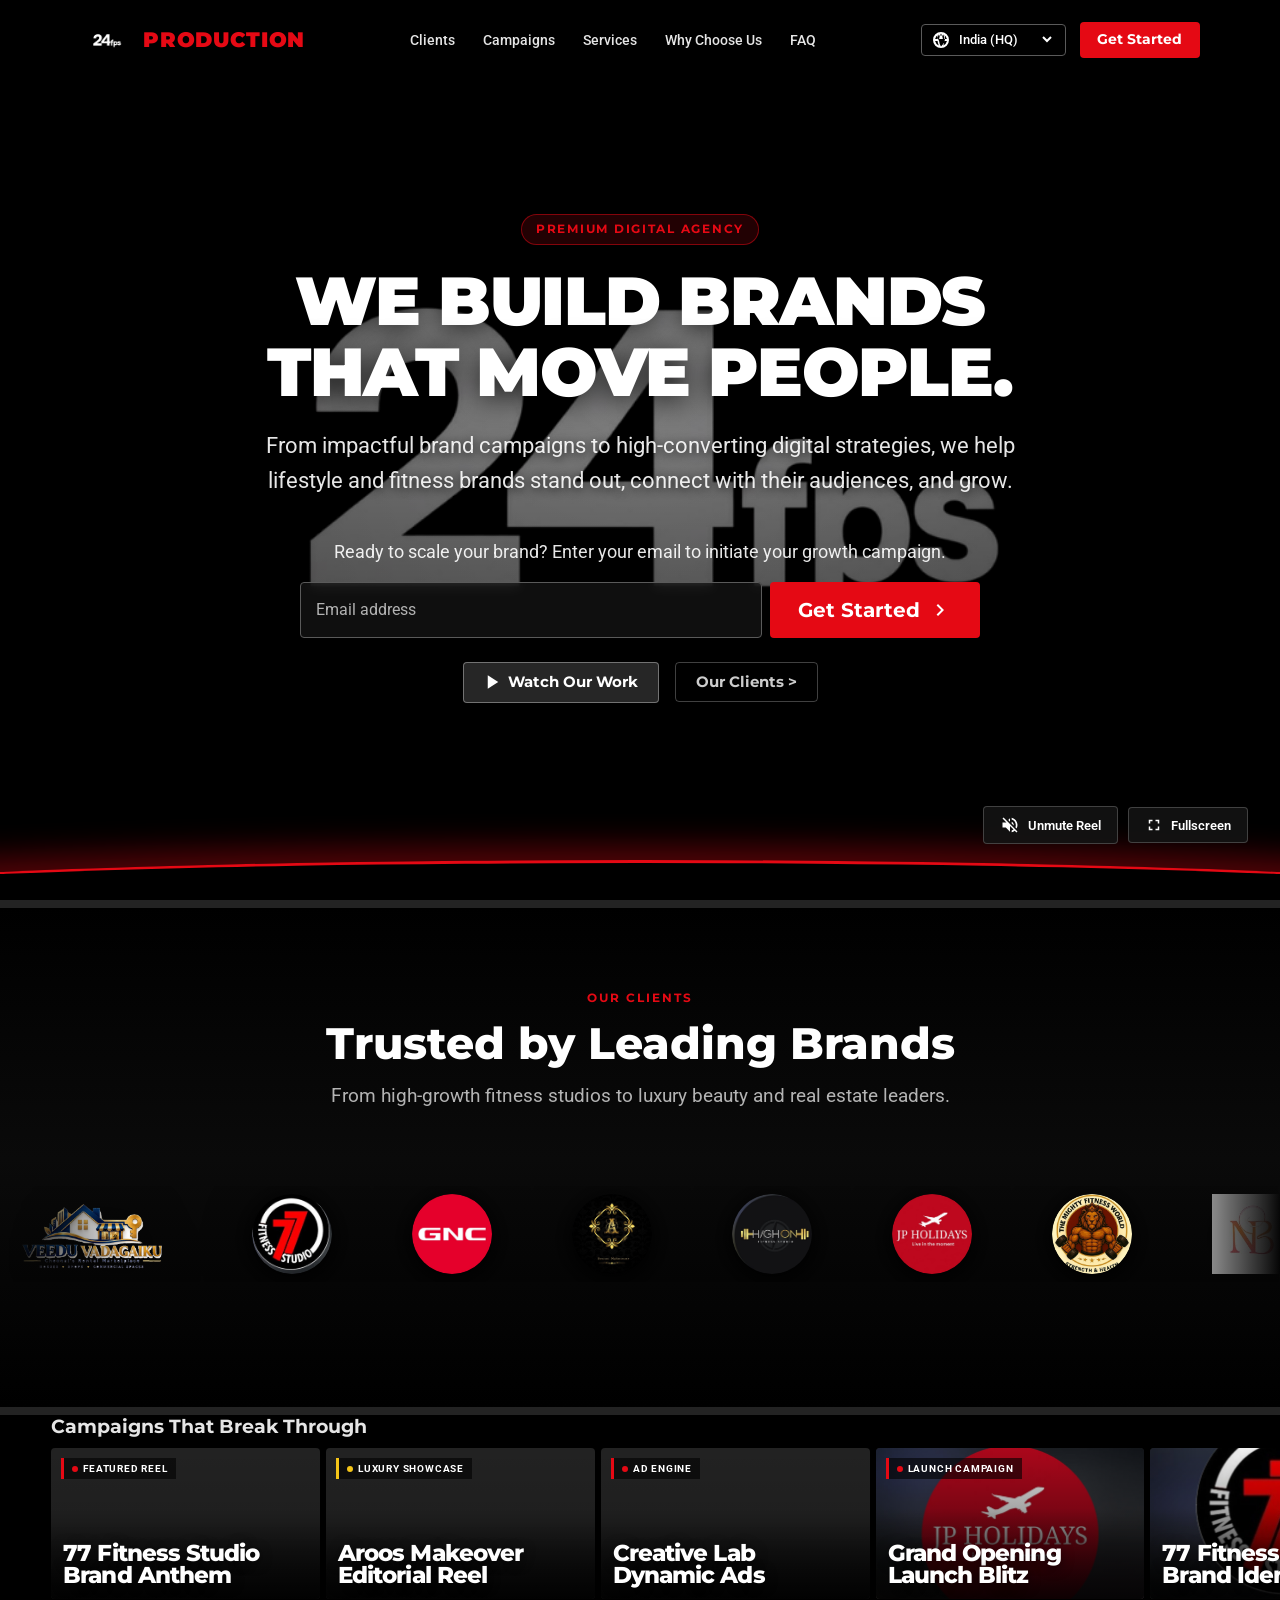
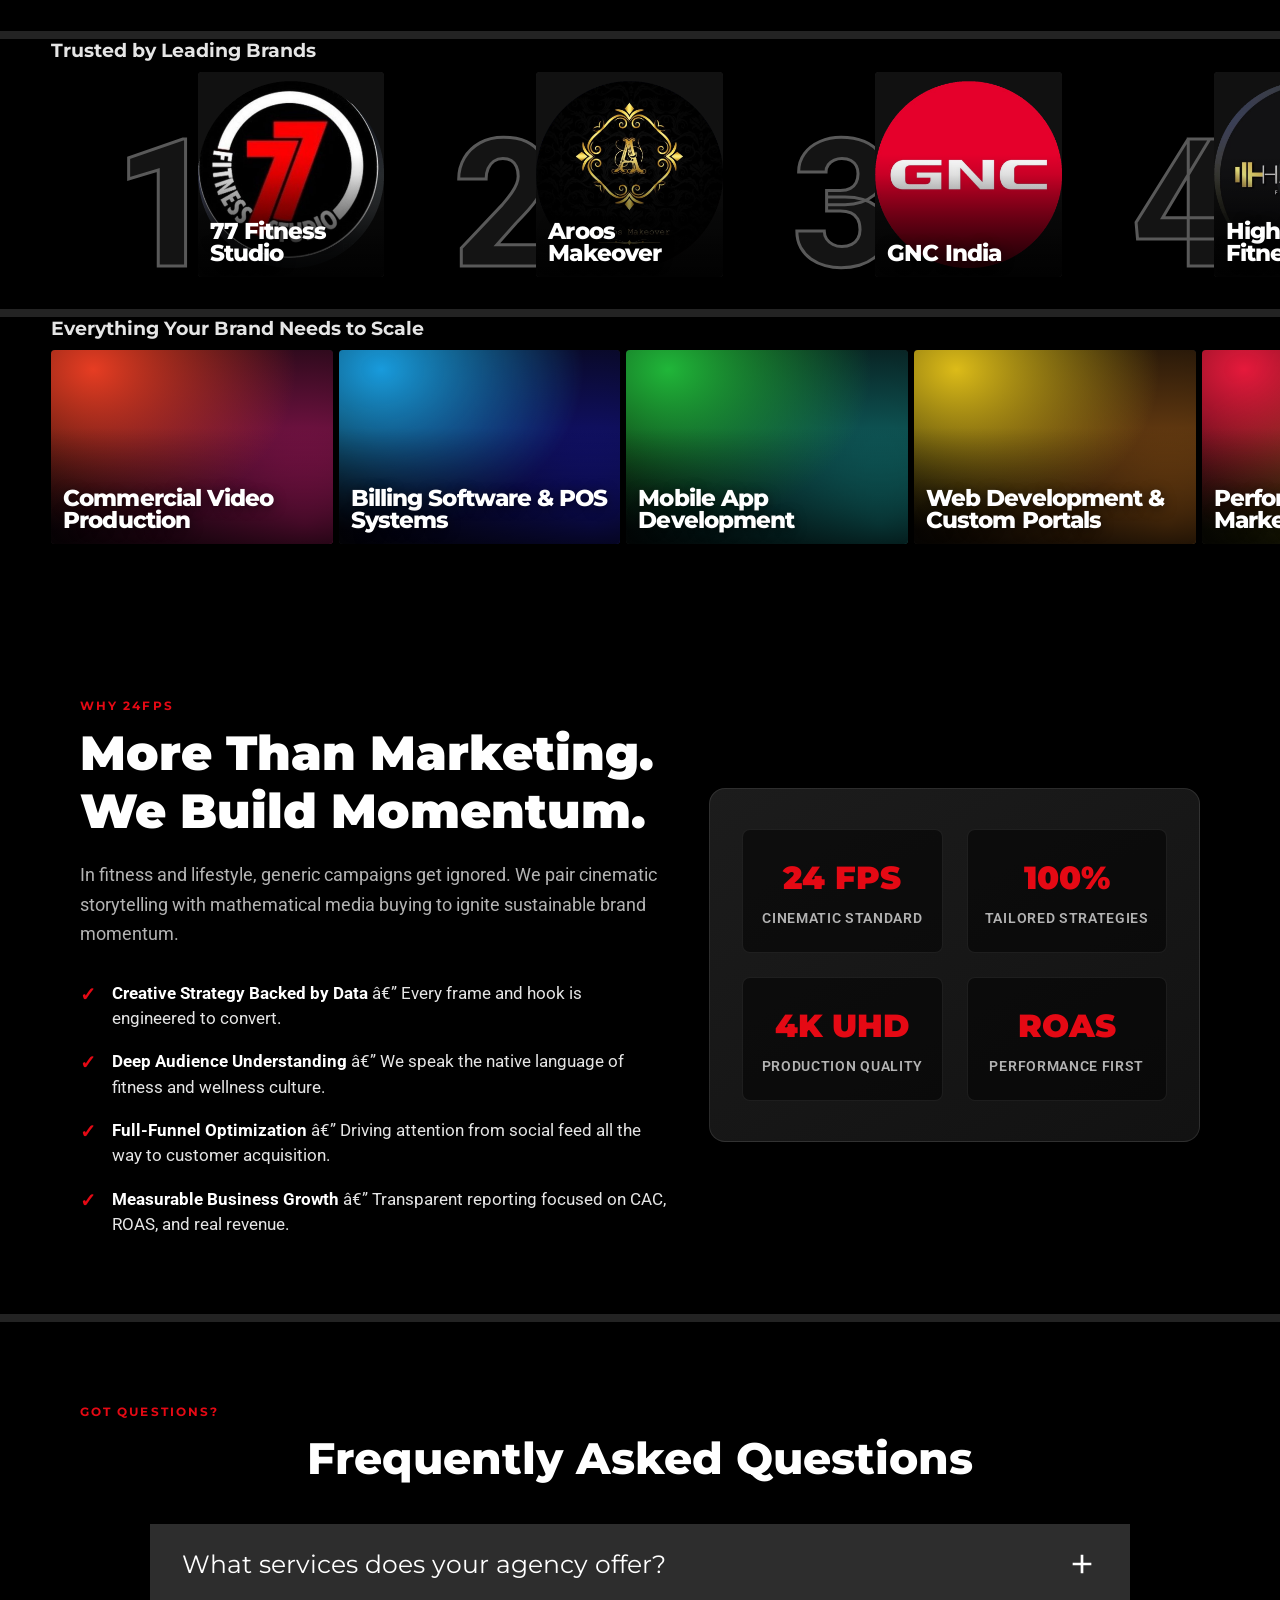
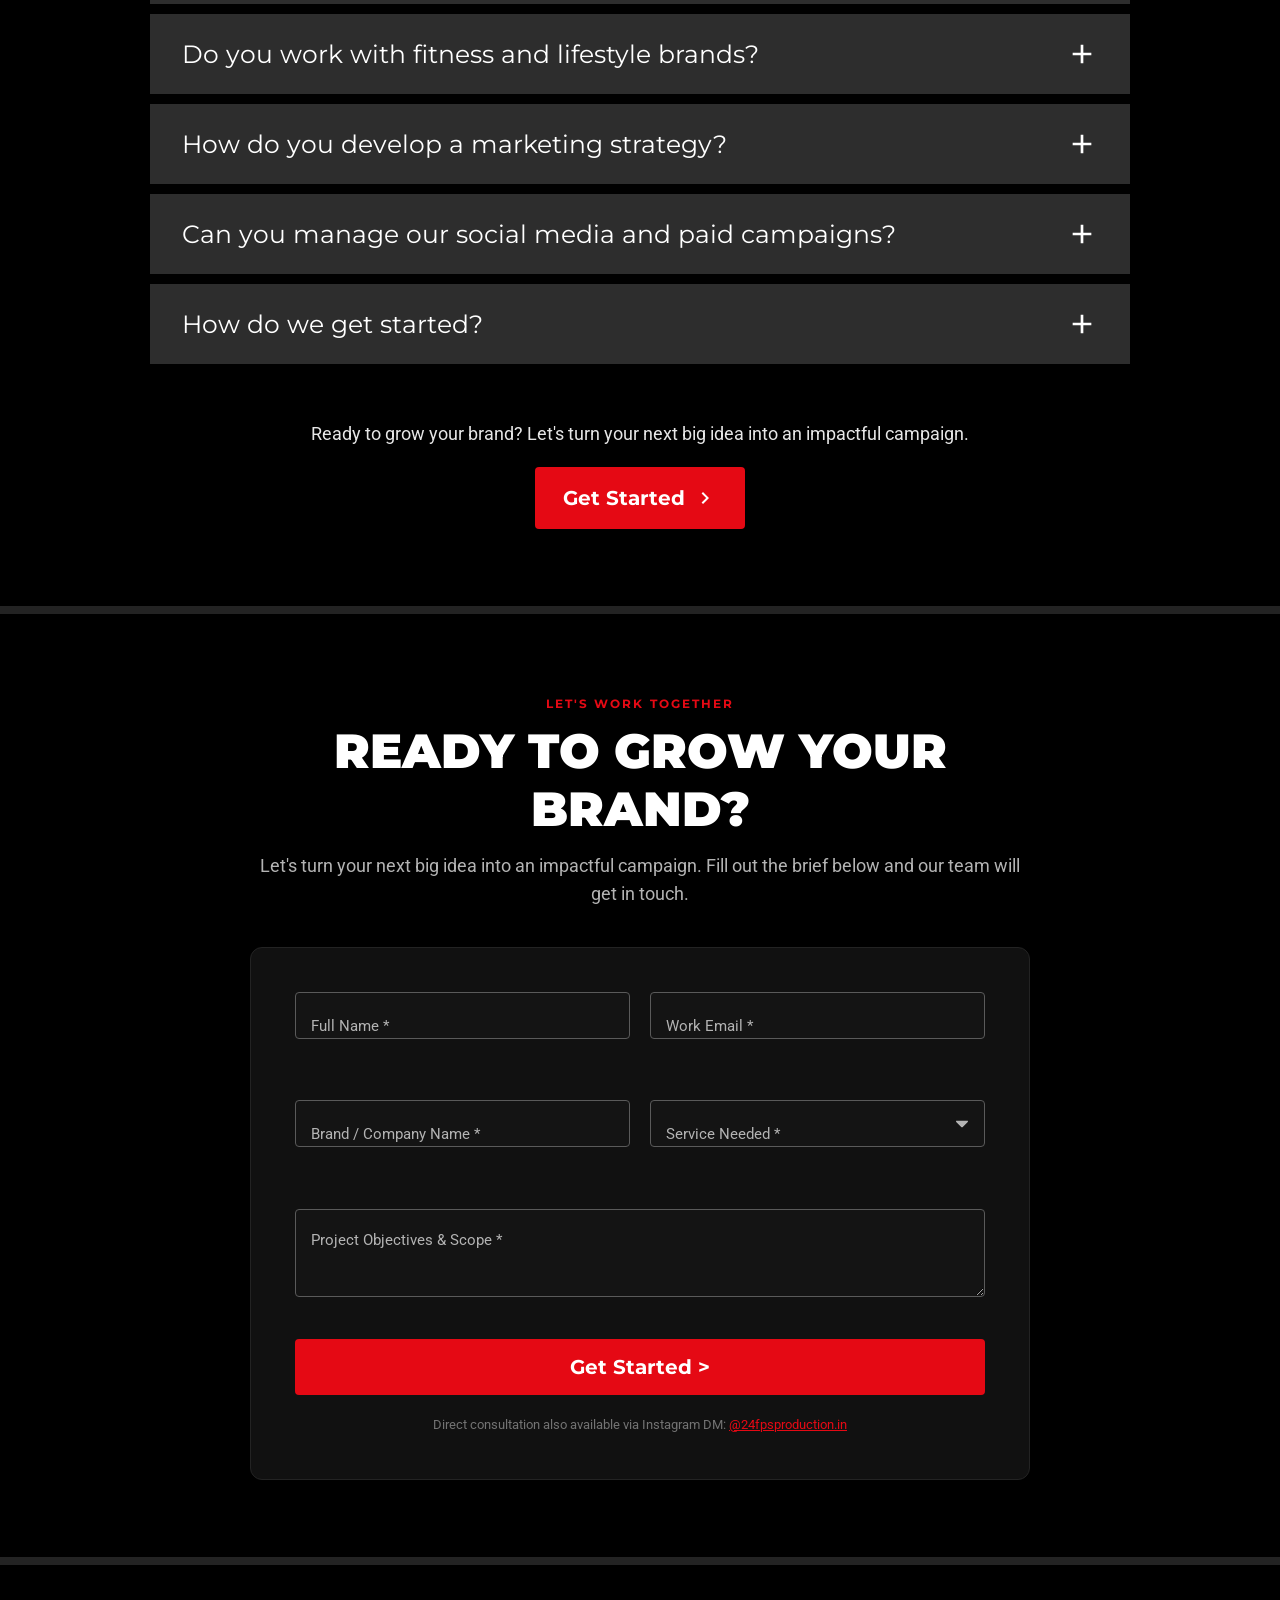
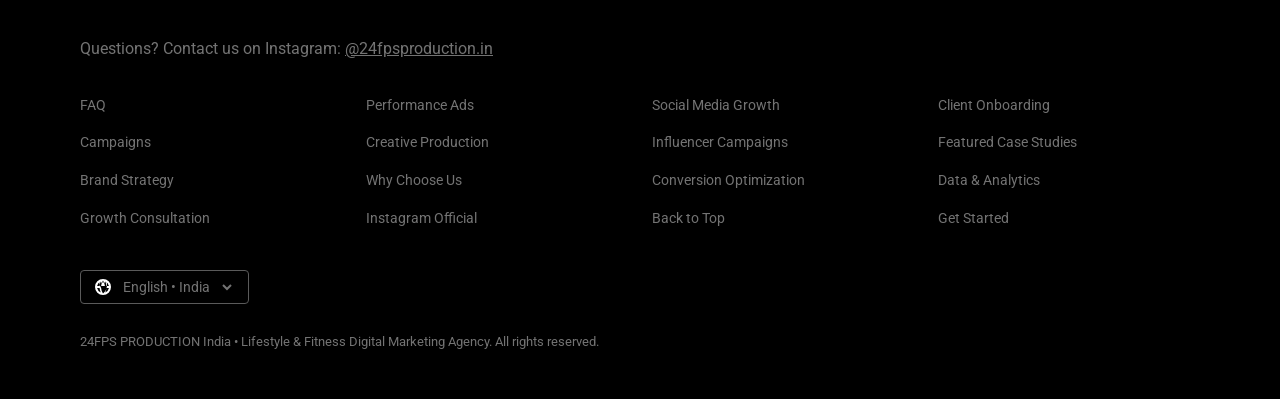
==== commit 017673a0: "fix: videos autoplay continuously on card — no hover-to-play needed" ====
--- a/index.html
+++ b/index.html
@@ -1,4 +1,4 @@
-﻿<!DOCTYPE html>
+<!DOCTYPE html>
 <html lang="en">
 <head>
   <meta charset="UTF-8">
@@ -500,12 +500,10 @@
 
             <!-- 1: 77 Fitness â€” Brand Anthem (video) -->
             <div class="nf-rc" tabindex="0">
-              <video class="nf-rc-cover" loop muted playsinline preload="none" data-rc-video
-                     style="opacity:0; transition:opacity .4s"
-                     poster="">
+              <video class="nf-rc-cover" autoplay loop muted playsinline data-rc-video>
                 <source src="reel1.mp4" type="video/mp4">
               </video>
-              <div class="nf-rc-art" style="background:radial-gradient(120% 140% at 15% 10%,hsl(8,80%,52%),transparent 60%),radial-gradient(100% 120% at 90% 90%,hsl(330,75%,40%),#050505)">
+              <div class="nf-rc-art" style="background:linear-gradient(0deg,rgba(0,0,0,.75) 0%,rgba(0,0,0,.1) 50%,rgba(0,0,0,.0) 100%)">
                 <span>77 Fitness Studio<br>Brand Anthem</span>
               </div>
               <div class="nf-rc-badge"><span class="nf-rc-badge-dot"></span> FEATURED REEL</div>
@@ -524,11 +522,10 @@
 
             <!-- 2: Aroos Makeover â€” Editorial Reel (video) -->
             <div class="nf-rc" tabindex="0">
-              <video class="nf-rc-cover" loop muted playsinline preload="none" data-rc-video
-                     style="opacity:0; transition:opacity .4s">
+              <video class="nf-rc-cover" autoplay loop muted playsinline data-rc-video>
                 <source src="reel3.mp4" type="video/mp4">
               </video>
-              <div class="nf-rc-art" style="background:radial-gradient(120% 140% at 15% 10%,hsl(320,80%,52%),transparent 60%),radial-gradient(100% 120% at 90% 90%,hsl(20,75%,40%),#050505)">
+              <div class="nf-rc-art" style="background:linear-gradient(0deg,rgba(0,0,0,.75) 0%,rgba(0,0,0,.1) 50%,rgba(0,0,0,.0) 100%)">
                 <span>Aroos Makeover<br>Editorial Reel</span>
               </div>
               <div class="nf-rc-badge gold"><span class="nf-rc-badge-dot"></span> LUXURY SHOWCASE</div>
@@ -545,11 +542,10 @@
 
             <!-- 3: Creative Lab â€” Dynamic Ads (video) -->
             <div class="nf-rc" tabindex="0">
-              <video class="nf-rc-cover" loop muted playsinline preload="none" data-rc-video
-                     style="opacity:0; transition:opacity .4s">
+              <video class="nf-rc-cover" autoplay loop muted playsinline data-rc-video>
                 <source src="reel4.mp4" type="video/mp4">
               </video>
-              <div class="nf-rc-art" style="background:radial-gradient(120% 140% at 15% 10%,hsl(190,80%,52%),transparent 60%),radial-gradient(100% 120% at 90% 90%,hsl(265,75%,40%),#050505)">
+              <div class="nf-rc-art" style="background:linear-gradient(0deg,rgba(0,0,0,.75) 0%,rgba(0,0,0,.1) 50%,rgba(0,0,0,.0) 100%)">
                 <span>Creative Lab<br>Dynamic Ads</span>
               </div>
               <div class="nf-rc-badge"><span class="nf-rc-badge-dot"></span> AD ENGINE</div>
@@ -854,20 +850,16 @@
           });
         });
 
-        // Play video on hover, pause on leave â€” for campaign cards
+
+        // Videos autoplay — hover just ensures play continues & wires up controls
         document.querySelectorAll('.nf-rc[tabindex]').forEach(function(card) {
           var vid = card.querySelector('[data-rc-video]');
           if (!vid) return;
+          // Ensure autoplay resumes if browser paused it
           card.addEventListener('mouseenter', function() {
-            if (vid.readyState === 0) { vid.load(); }
-            vid.play().catch(function(){});
-            vid.style.opacity = '1';
+            if (vid.paused) { vid.play().catch(function(){}); }
           });
-          card.addEventListener('mouseleave', function() {
-            vid.pause();
-            vid.style.opacity = '0';
-          });
-          // Play/Mute controls inside card
+          // Play/Mute button controls
           var playBtn = card.querySelector('[data-rv-play]');
           var muteBtn = card.querySelector('[data-rv-mute]');
           if (playBtn) {
@@ -883,7 +875,11 @@
             });
           }
         });
-      })();
+
+
+
+
+
       </script>
     </div>
 
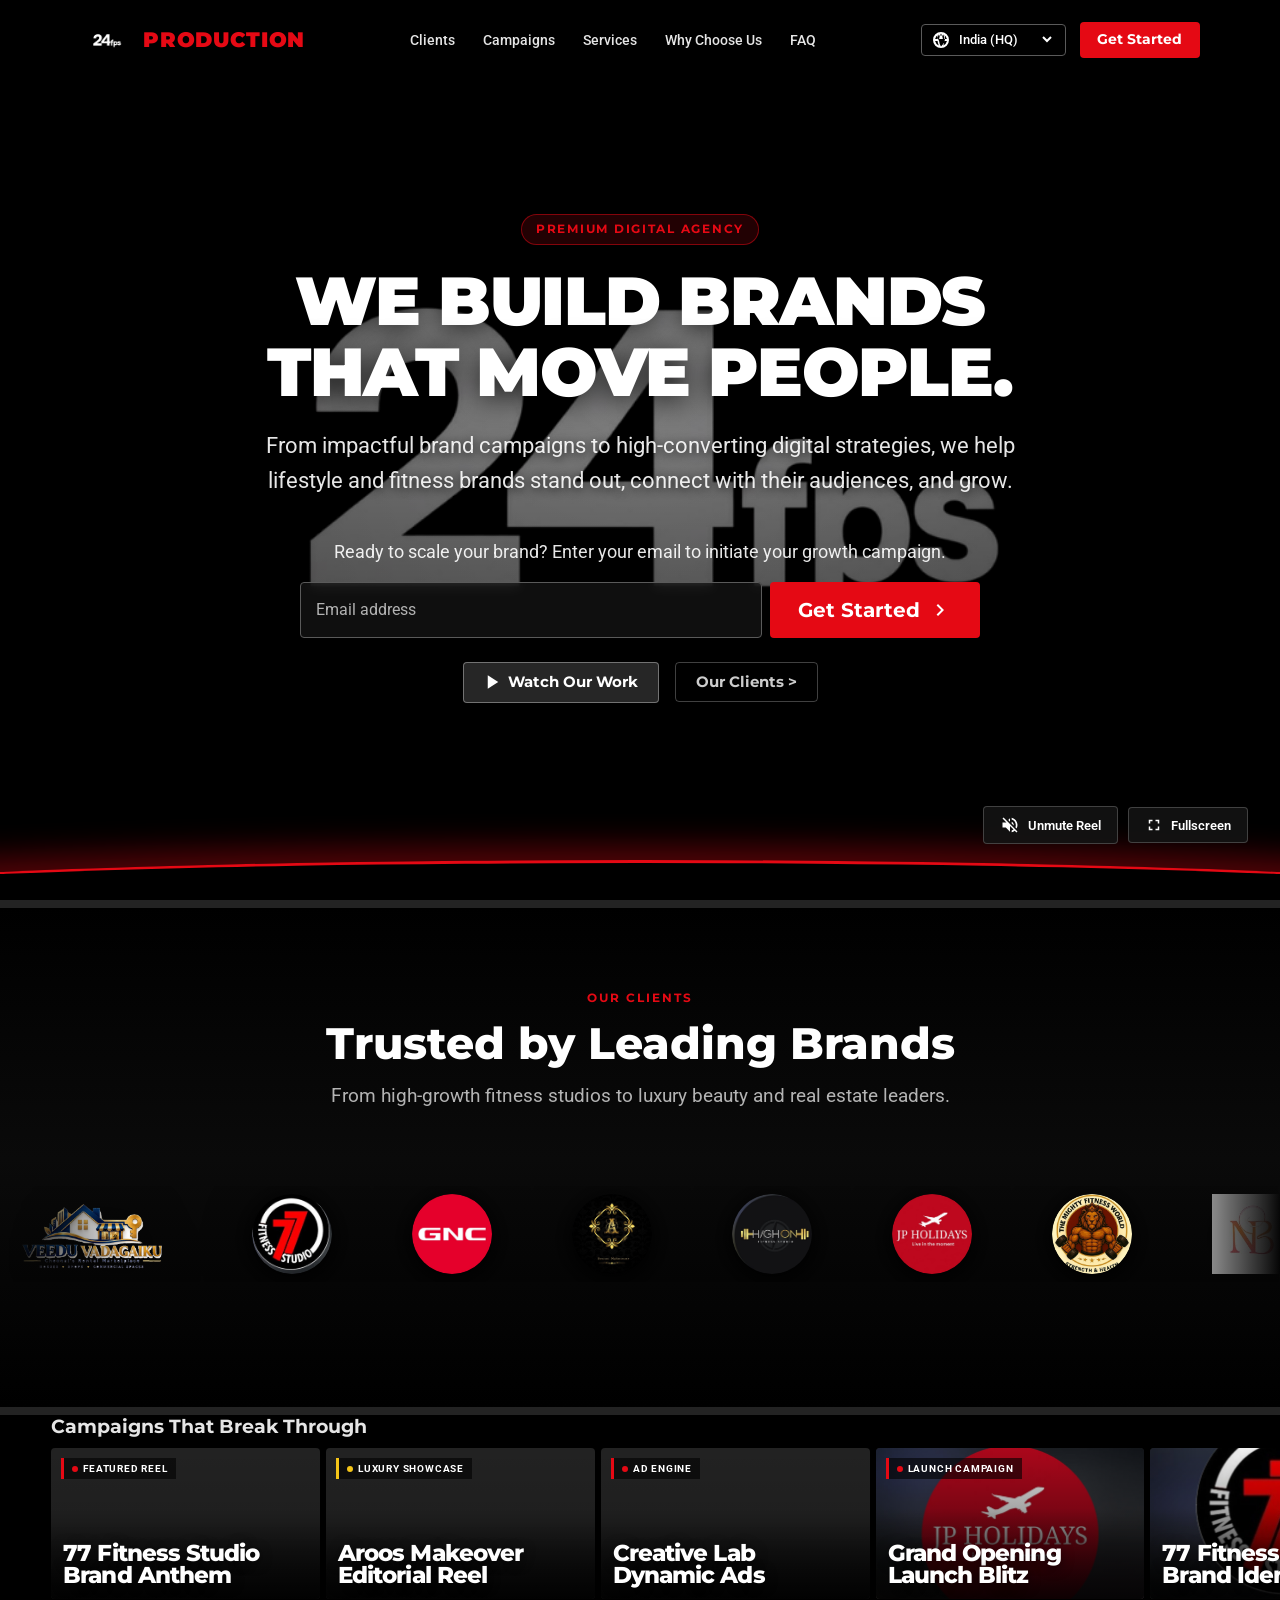
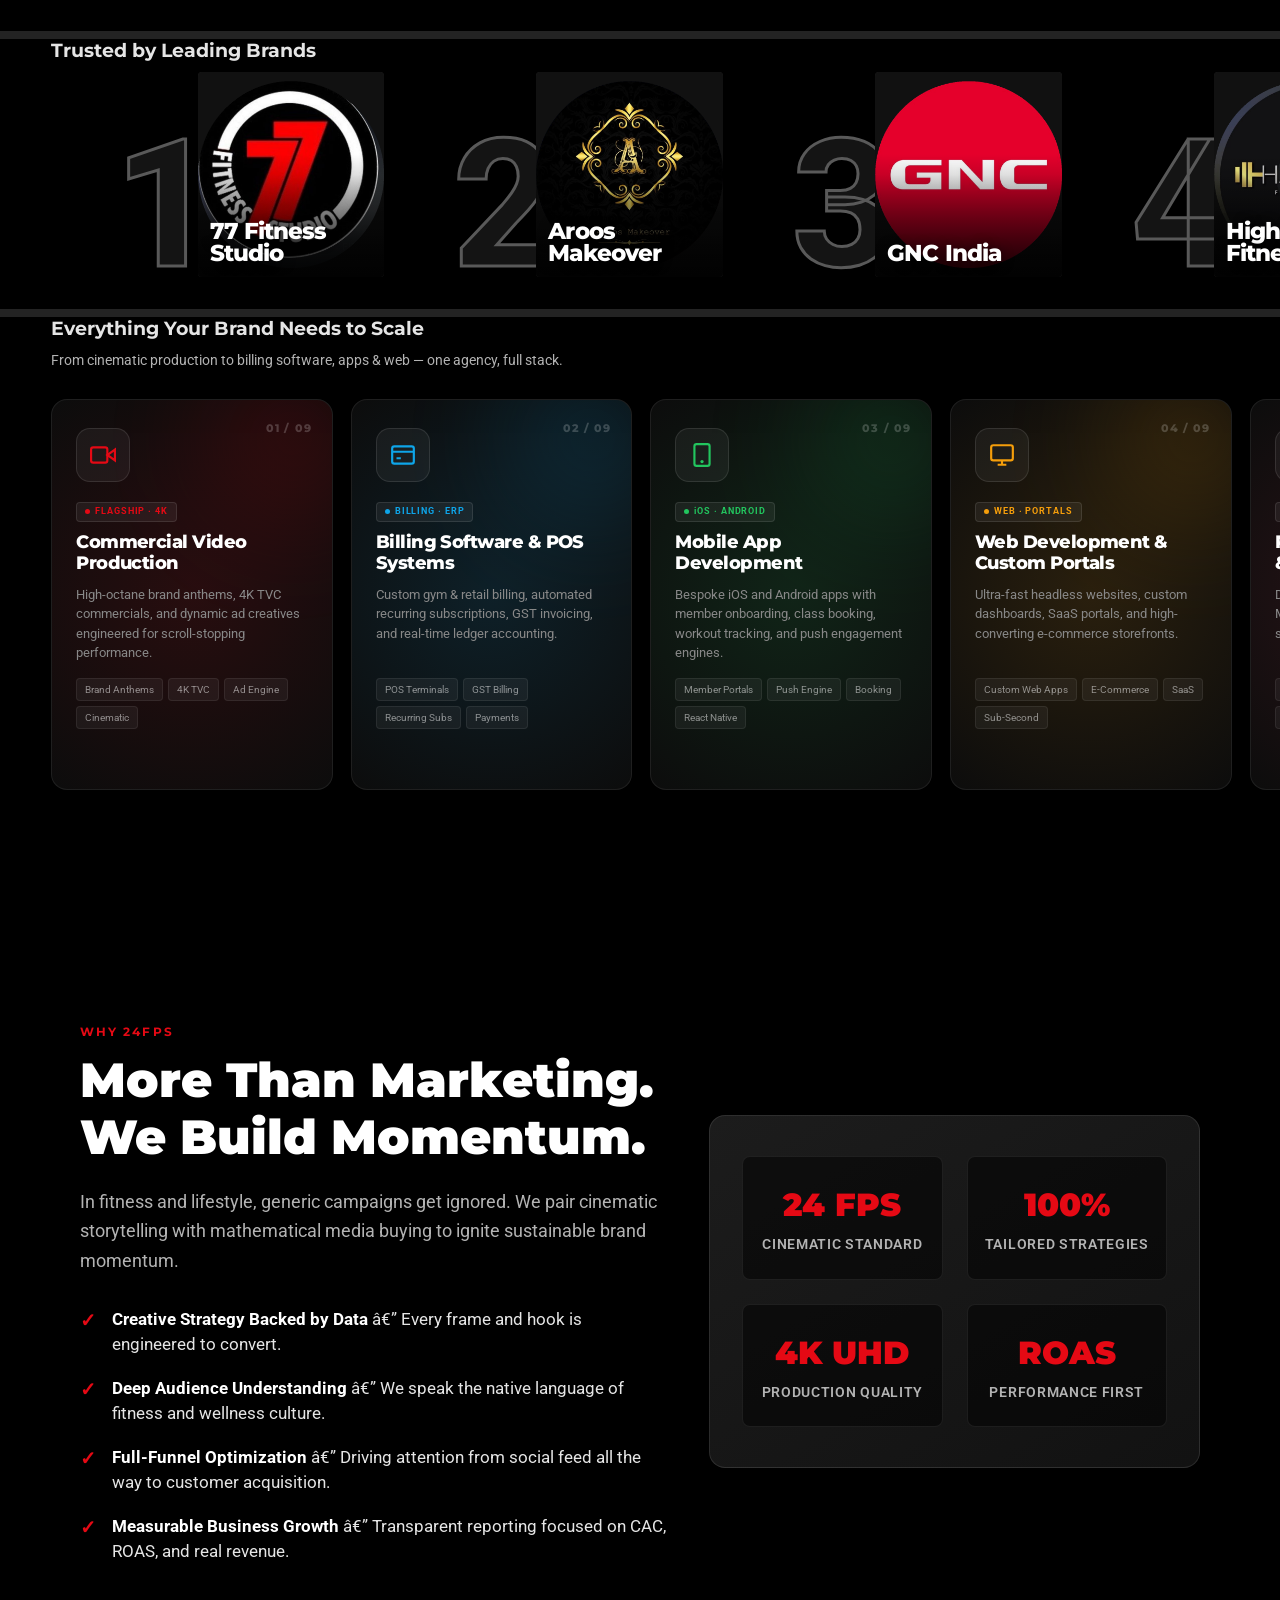
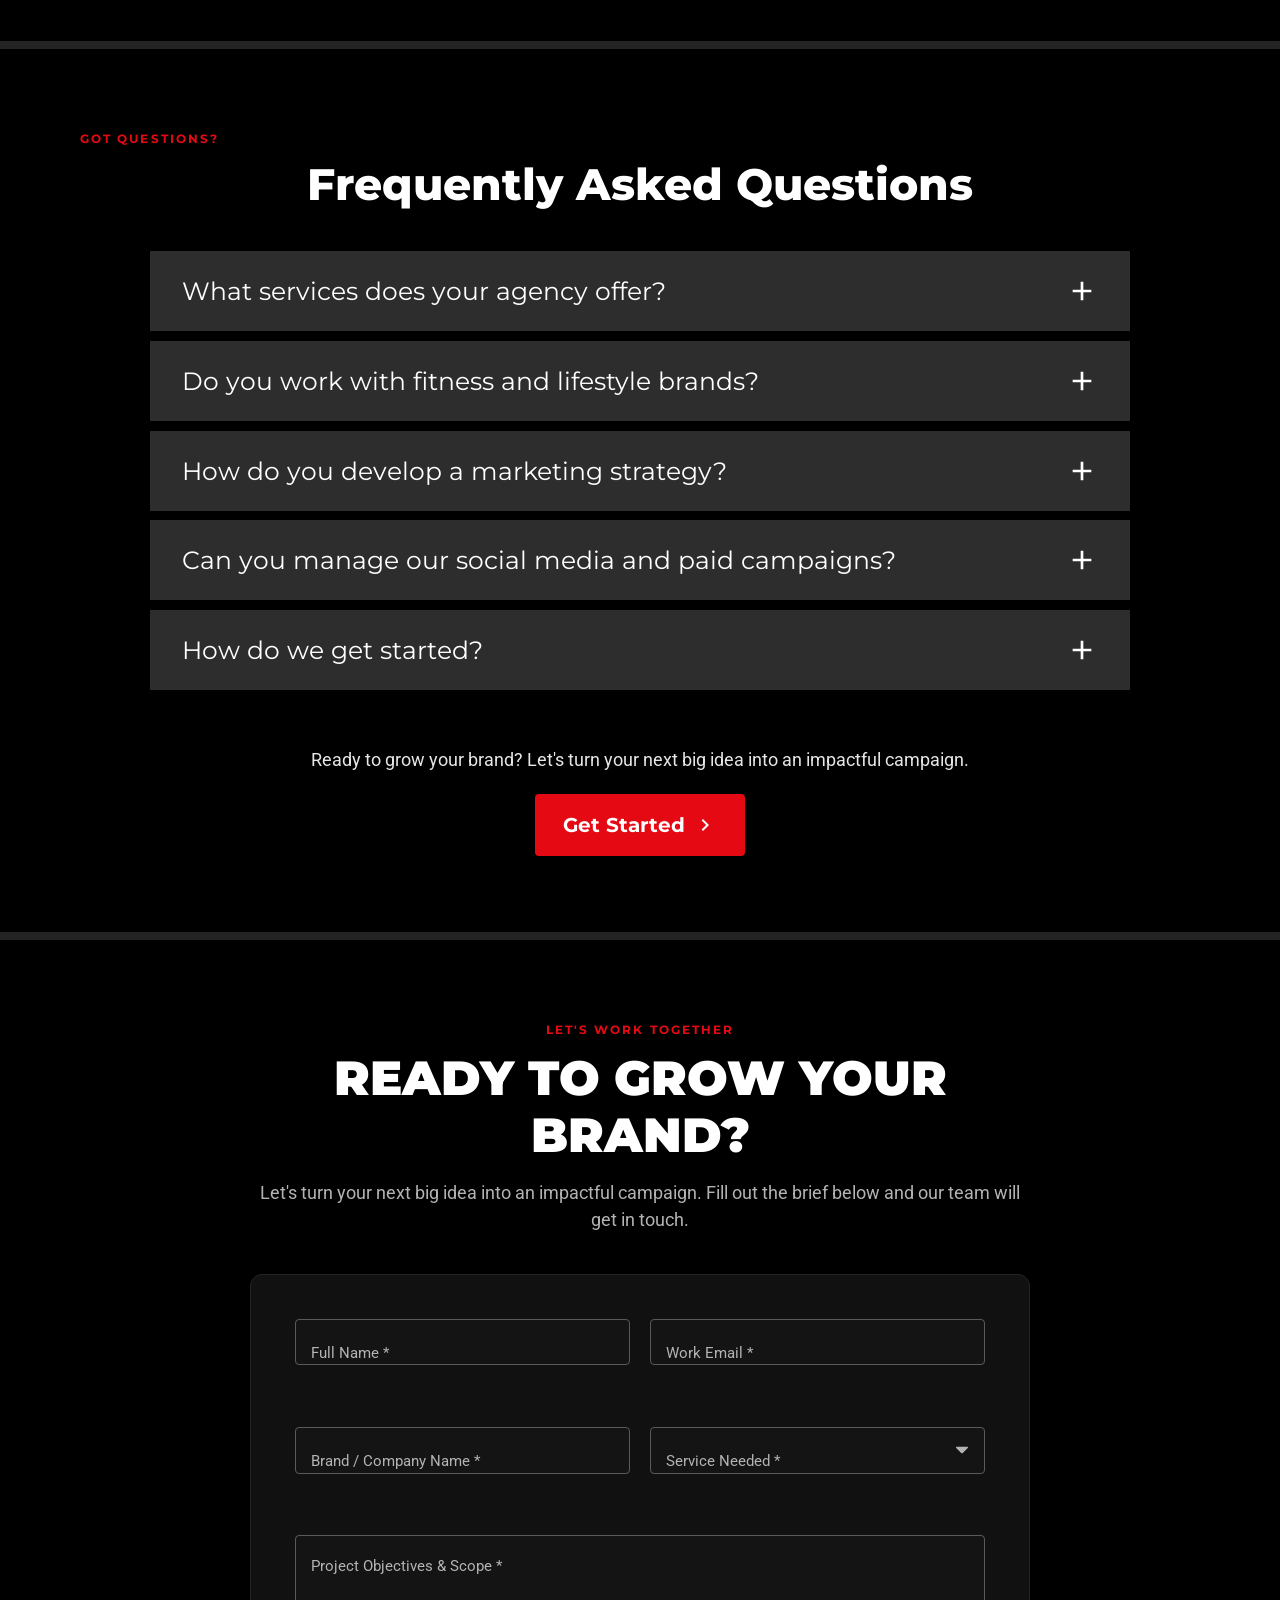
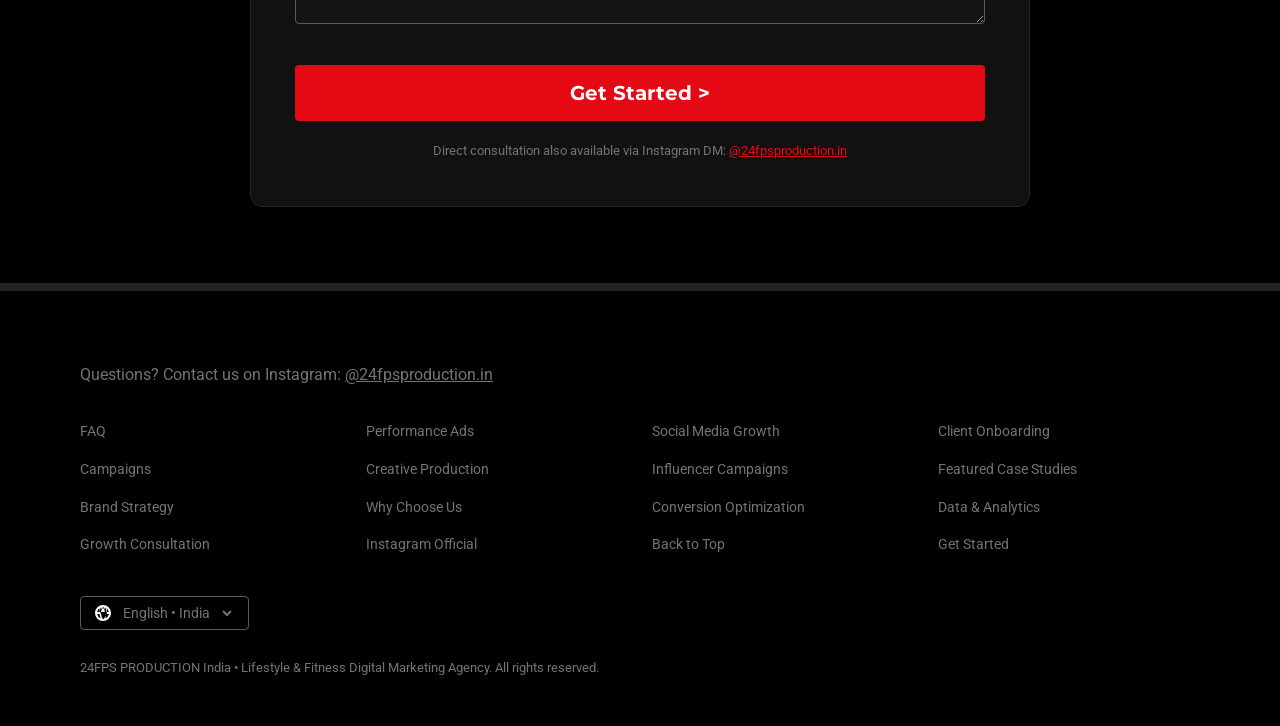
==== commit 3c6f6bf9: "feat: redesign services as creative glassmorphism cards with 3D tilt, glow, animated icons, shimmer" ====
--- a/index.html
+++ b/index.html
@@ -712,118 +712,356 @@
       <div class="nf-divider"></div>
 
       <!-- â”€â”€ SECTION: Services â”€â”€ -->
-      <section class="nf-row-section" id="services">
+      <!-- ── SECTION: Services — Creative Showcase ── -->
+      <section class="nf-row-section svc-showcase-section" id="services">
         <h2>Everything Your Brand Needs to Scale</h2>
+        <p class="svc-row-sub">From cinematic production to billing software, apps &amp; web — one agency, full stack.</p>
+
+        <style>
+          .svc-showcase-section { padding-bottom: 60px; }
+          .svc-row-sub { padding: 0 4%; margin-bottom: 28px; color: #b3b3b3; font-size: 14px; font-family: 'Roboto', sans-serif; }
+
+          /* Scroll track with card overflow peek */
+          .svc-track {
+            display: flex; gap: 18px;
+            overflow-x: auto; scroll-snap-type: x mandatory;
+            scrollbar-width: none; padding: 30px 4% 50px; margin: -30px 0;
+            scroll-padding: 0 4%;
+          }
+          .svc-track::-webkit-scrollbar { display: none; }
+
+          /* ── Creative Service Card ── */
+          .svc-card-new {
+            flex: 0 0 clamp(240px, 22vw, 310px);
+            min-height: 340px;
+            scroll-snap-align: start;
+            border-radius: 16px;
+            background: #0e0e0e;
+            border: 1px solid rgba(255,255,255,.07);
+            position: relative; overflow: hidden;
+            cursor: pointer;
+            transition: transform .4s cubic-bezier(.23,1,.32,1), box-shadow .4s, border-color .4s;
+            display: flex; flex-direction: column;
+            transform-style: preserve-3d;
+          }
+          .svc-card-new::before {
+            content: '';
+            position: absolute; inset: 0;
+            background: var(--svc-grad);
+            opacity: .12;
+            transition: opacity .4s;
+            border-radius: 16px;
+          }
+          .svc-card-new::after {
+            content: '';
+            position: absolute; inset: -1px;
+            border-radius: 17px;
+            background: linear-gradient(135deg, var(--svc-accent), transparent 50%, transparent 50%, var(--svc-accent2));
+            opacity: 0;
+            transition: opacity .4s;
+            z-index: 0;
+            pointer-events: none;
+          }
+          .svc-card-new:hover {
+            transform: translateY(-10px) scale(1.03);
+            box-shadow: 0 30px 60px rgba(0,0,0,.6), 0 0 0 1px var(--svc-accent);
+            border-color: transparent;
+          }
+          .svc-card-new:hover::before { opacity: .22; }
+          .svc-card-new:hover::after { opacity: .6; }
+
+          /* Glow ring */
+          .svc-glow {
+            position: absolute; top: -40px; right: -40px;
+            width: 160px; height: 160px; border-radius: 50%;
+            background: var(--svc-accent);
+            filter: blur(60px); opacity: .18;
+            transition: opacity .4s, transform .4s;
+            pointer-events: none;
+          }
+          .svc-card-new:hover .svc-glow { opacity: .35; transform: scale(1.3); }
+
+          /* Card body */
+          .svc-card-inner { position: relative; z-index: 2; padding: 28px 24px 24px; display: flex; flex-direction: column; height: 100%; }
+
+          /* Icon box */
+          .svc-icon-box {
+            width: 54px; height: 54px; border-radius: 14px;
+            background: rgba(255,255,255,.05);
+            border: 1px solid rgba(255,255,255,.1);
+            display: grid; place-items: center;
+            margin-bottom: 20px;
+            color: var(--svc-accent);
+            position: relative; overflow: hidden;
+            transition: transform .4s, background .4s;
+            animation: float-icon 3s ease-in-out infinite;
+          }
+          .svc-card-new:hover .svc-icon-box {
+            background: rgba(255,255,255,.1);
+            transform: scale(1.1) rotate(-4deg);
+            animation-play-state: paused;
+          }
+          .svc-icon-box svg { position: relative; z-index: 1; }
+
+          @keyframes float-icon {
+            0%, 100% { transform: translateY(0); }
+            50% { transform: translateY(-6px); }
+          }
+
+          /* Number badge */
+          .svc-num {
+            position: absolute; top: 20px; right: 20px;
+            font-size: 11px; font-weight: 800; letter-spacing: .1em;
+            color: rgba(255,255,255,.2);
+            font-family: 'Montserrat', sans-serif;
+          }
+
+          /* Badge chip */
+          .svc-chip {
+            display: inline-flex; align-items: center; gap: 5px;
+            background: rgba(255,255,255,.06); border: 1px solid rgba(255,255,255,.1);
+            border-radius: 4px; padding: 2px 8px;
+            font-size: 9px; font-weight: 700; letter-spacing: .1em;
+            color: var(--svc-accent); margin-bottom: 10px;
+            width: fit-content;
+          }
+          .svc-chip-dot {
+            width: 5px; height: 5px; border-radius: 50%;
+            background: var(--svc-accent);
+            animation: pulse 1.5s infinite;
+          }
+
+          /* Title */
+          .svc-title {
+            font-size: 18px; font-weight: 800;
+            letter-spacing: -.03em; line-height: 1.2;
+            color: #fff; margin-bottom: 10px;
+            font-family: 'Montserrat', sans-serif;
+          }
+
+          /* Desc */
+          .svc-desc {
+            font-size: 12.5px; line-height: 1.55; color: #888;
+            font-family: 'Roboto', sans-serif;
+            flex: 1;
+          }
+
+          /* Tags row */
+          .svc-tags { display: flex; flex-wrap: wrap; gap: 5px; margin-top: 16px; }
+          .svc-tag {
+            font-size: 10px; padding: 3px 8px; border-radius: 4px;
+            background: rgba(255,255,255,.05);
+            color: rgba(255,255,255,.5);
+            border: 1px solid rgba(255,255,255,.07);
+            font-family: 'Roboto', sans-serif;
+          }
+
+          /* CTA arrow */
+          .svc-cta {
+            display: flex; align-items: center; gap: 6px;
+            margin-top: 18px; font-size: 12px; font-weight: 700;
+            color: var(--svc-accent); opacity: 0;
+            transform: translateX(-8px);
+            transition: opacity .3s, transform .3s;
+            font-family: 'Montserrat', sans-serif;
+            text-decoration: none;
+          }
+          .svc-card-new:hover .svc-cta { opacity: 1; transform: none; }
+          .svc-cta svg { transition: transform .3s; }
+          .svc-cta:hover svg { transform: translateX(4px); }
+
+          /* Shimmer line at bottom */
+          .svc-shimmer {
+            position: absolute; bottom: 0; left: 0; right: 0;
+            height: 2px;
+            background: linear-gradient(90deg, transparent, var(--svc-accent), transparent);
+            transform: scaleX(0); transform-origin: left;
+            transition: transform .5s cubic-bezier(.23,1,.32,1);
+          }
+          .svc-card-new:hover .svc-shimmer { transform: scaleX(1); }
+
+          /* Row wrap arrows */
+          .svc-showcase-section .nf-row-wrap { position: relative; }
+
+          @media (max-width: 720px) {
+            .svc-card-new { min-height: 280px; }
+            .svc-card-new:hover { transform: none; }
+          }
+        </style>
+
         <div class="nf-row-wrap" id="rwServices">
           <button class="nf-row-arr l" aria-label="Scroll left">&#8249;</button>
-          <div class="nf-row-track" id="trackServices">
+          <div class="svc-track" id="trackServices">
 
             <!-- 01 Commercial Video -->
-            <div class="nf-rc svc-card" tabindex="0">
-              <div class="nf-rc-art" style="background:radial-gradient(120% 140% at 15% 10%,hsl(8,80%,52%),transparent 60%),radial-gradient(100% 120% at 90% 90%,hsl(330,75%,40%),#050505)">
-                <span>Commercial Video Production</span>
-              </div>
-              <div class="nf-rc-meta">
-                <div class="nf-rc-meta-row"><span class="nf-rc-dot fill">â–¶</span><span class="nf-rc-dot">+</span><span style="font-size:10px;color:#46d369;font-weight:700">FLAGSHIP Â· 4K VIDEO</span></div>
-                <div class="nf-rc-meta-row"><em>Brand Anthems</em><span> Â· 4K Commercials Â· Ad Engine</span></div>
-                <p>Cinematic video engineered for retention</p>
-              </div>
+            <div class="svc-card-new" style="--svc-grad:radial-gradient(circle,#e50914,#000);--svc-accent:#e50914;--svc-accent2:#ff6b6b">
+              <div class="svc-glow"></div>
+              <div class="svc-card-inner">
+                <div class="svc-num">01 / 09</div>
+                <div class="svc-icon-box">
+                  <svg viewBox="0 0 24 24" width="26" height="26" fill="none" stroke="currentColor" stroke-width="2">
+                    <polygon points="23 7 16 12 23 17 23 7"/><rect x="1" y="5" width="15" height="14" rx="2"/>
+                  </svg>
+                </div>
+                <div class="svc-chip"><span class="svc-chip-dot"></span> FLAGSHIP · 4K</div>
+                <div class="svc-title">Commercial Video Production</div>
+                <div class="svc-desc">High-octane brand anthems, 4K TVC commercials, and dynamic ad creatives engineered for scroll-stopping performance.</div>
+                <div class="svc-tags"><span class="svc-tag">Brand Anthems</span><span class="svc-tag">4K TVC</span><span class="svc-tag">Ad Engine</span><span class="svc-tag">Cinematic</span></div>
+                <a href="#contact" class="svc-cta">Launch Campaign <svg viewBox="0 0 24 24" width="14" height="14" fill="none" stroke="currentColor" stroke-width="2.5"><path d="M5 12h14M12 5l7 7-7 7"/></svg></a>
+              </div>
+              <div class="svc-shimmer"></div>
             </div>
 
             <!-- 02 Billing Software -->
-            <div class="nf-rc svc-card" tabindex="0">
-              <div class="nf-rc-art" style="background:radial-gradient(120% 140% at 15% 10%,hsl(200,80%,48%),transparent 60%),radial-gradient(100% 120% at 90% 90%,hsl(240,75%,35%),#050505)">
-                <span>Billing Software &amp; POS Systems</span>
-              </div>
-              <div class="nf-rc-meta">
-                <div class="nf-rc-meta-row"><span class="nf-rc-dot fill">â–¶</span><span class="nf-rc-dot">+</span><span style="font-size:10px;color:#46d369;font-weight:700">BILLING &amp; ERP</span></div>
-                <div class="nf-rc-meta-row"><em>POS Terminals</em><span> Â· GST Billing Â· Subscriptions</span></div>
-                <p>Custom gym &amp; retail billing software</p>
-              </div>
+            <div class="svc-card-new" style="--svc-grad:radial-gradient(circle,#0ea5e9,#000);--svc-accent:#0ea5e9;--svc-accent2:#38bdf8">
+              <div class="svc-glow"></div>
+              <div class="svc-card-inner">
+                <div class="svc-num">02 / 09</div>
+                <div class="svc-icon-box">
+                  <svg viewBox="0 0 24 24" width="26" height="26" fill="none" stroke="currentColor" stroke-width="2">
+                    <rect x="2" y="4" width="20" height="16" rx="2"/><line x1="2" y1="9" x2="22" y2="9"/><line x1="6" y1="15" x2="10" y2="15"/>
+                  </svg>
+                </div>
+                <div class="svc-chip"><span class="svc-chip-dot"></span> BILLING · ERP</div>
+                <div class="svc-title">Billing Software &amp; POS Systems</div>
+                <div class="svc-desc">Custom gym &amp; retail billing, automated recurring subscriptions, GST invoicing, and real-time ledger accounting.</div>
+                <div class="svc-tags"><span class="svc-tag">POS Terminals</span><span class="svc-tag">GST Billing</span><span class="svc-tag">Recurring Subs</span><span class="svc-tag">Payments</span></div>
+                <a href="#contact" class="svc-cta">Get Demo <svg viewBox="0 0 24 24" width="14" height="14" fill="none" stroke="currentColor" stroke-width="2.5"><path d="M5 12h14M12 5l7 7-7 7"/></svg></a>
+              </div>
+              <div class="svc-shimmer"></div>
             </div>
 
             <!-- 03 Mobile App -->
-            <div class="nf-rc svc-card" tabindex="0">
-              <div class="nf-rc-art" style="background:radial-gradient(120% 140% at 15% 10%,hsl(130,70%,42%),transparent 60%),radial-gradient(100% 120% at 90% 90%,hsl(180,75%,30%),#050505)">
-                <span>Mobile App Development</span>
-              </div>
-              <div class="nf-rc-meta">
-                <div class="nf-rc-meta-row"><span class="nf-rc-dot fill">â–¶</span><span class="nf-rc-dot">+</span><span style="font-size:10px;color:#46d369;font-weight:700">MOBILE APPS</span></div>
-                <div class="nf-rc-meta-row"><em>iOS &amp; Android</em><span> Â· Member Portals Â· Push Engine</span></div>
-                <p>Bespoke fitness &amp; lifestyle apps</p>
-              </div>
+            <div class="svc-card-new" style="--svc-grad:radial-gradient(circle,#22c55e,#000);--svc-accent:#22c55e;--svc-accent2:#4ade80">
+              <div class="svc-glow"></div>
+              <div class="svc-card-inner">
+                <div class="svc-num">03 / 09</div>
+                <div class="svc-icon-box">
+                  <svg viewBox="0 0 24 24" width="26" height="26" fill="none" stroke="currentColor" stroke-width="2">
+                    <rect x="5" y="2" width="14" height="20" rx="2"/><line x1="12" y1="18" x2="12.01" y2="18" stroke-linecap="round" stroke-width="3"/>
+                  </svg>
+                </div>
+                <div class="svc-chip"><span class="svc-chip-dot"></span> iOS · ANDROID</div>
+                <div class="svc-title">Mobile App Development</div>
+                <div class="svc-desc">Bespoke iOS and Android apps with member onboarding, class booking, workout tracking, and push engagement engines.</div>
+                <div class="svc-tags"><span class="svc-tag">Member Portals</span><span class="svc-tag">Push Engine</span><span class="svc-tag">Booking</span><span class="svc-tag">React Native</span></div>
+                <a href="#contact" class="svc-cta">Build Your App <svg viewBox="0 0 24 24" width="14" height="14" fill="none" stroke="currentColor" stroke-width="2.5"><path d="M5 12h14M12 5l7 7-7 7"/></svg></a>
+              </div>
+              <div class="svc-shimmer"></div>
             </div>
 
             <!-- 04 Web Development -->
-            <div class="nf-rc svc-card" tabindex="0">
-              <div class="nf-rc-art" style="background:radial-gradient(120% 140% at 15% 10%,hsl(50,80%,48%),transparent 60%),radial-gradient(100% 120% at 90% 90%,hsl(30,75%,35%),#050505)">
-                <span>Web Development &amp; Custom Portals</span>
-              </div>
-              <div class="nf-rc-meta">
-                <div class="nf-rc-meta-row"><span class="nf-rc-dot fill">â–¶</span><span class="nf-rc-dot">+</span><span style="font-size:10px;color:#46d369;font-weight:700">WEB SYSTEMS</span></div>
-                <div class="nf-rc-meta-row"><em>Custom Web Apps</em><span> Â· E-Commerce Â· Portals</span></div>
-                <p>Ultra-fast headless websites &amp; dashboards</p>
-              </div>
+            <div class="svc-card-new" style="--svc-grad:radial-gradient(circle,#f59e0b,#000);--svc-accent:#f59e0b;--svc-accent2:#fcd34d">
+              <div class="svc-glow"></div>
+              <div class="svc-card-inner">
+                <div class="svc-num">04 / 09</div>
+                <div class="svc-icon-box">
+                  <svg viewBox="0 0 24 24" width="26" height="26" fill="none" stroke="currentColor" stroke-width="2">
+                    <rect x="2" y="3" width="20" height="14" rx="2"/><line x1="8" y1="21" x2="16" y2="21"/><line x1="12" y1="17" x2="12" y2="21"/>
+                  </svg>
+                </div>
+                <div class="svc-chip"><span class="svc-chip-dot"></span> WEB · PORTALS</div>
+                <div class="svc-title">Web Development &amp; Custom Portals</div>
+                <div class="svc-desc">Ultra-fast headless websites, custom dashboards, SaaS portals, and high-converting e-commerce storefronts.</div>
+                <div class="svc-tags"><span class="svc-tag">Custom Web Apps</span><span class="svc-tag">E-Commerce</span><span class="svc-tag">SaaS</span><span class="svc-tag">Sub-Second</span></div>
+                <a href="#contact" class="svc-cta">Start Project <svg viewBox="0 0 24 24" width="14" height="14" fill="none" stroke="currentColor" stroke-width="2.5"><path d="M5 12h14M12 5l7 7-7 7"/></svg></a>
+              </div>
+              <div class="svc-shimmer"></div>
             </div>
 
             <!-- 05 Performance Marketing -->
-            <div class="nf-rc svc-card" tabindex="0">
-              <div class="nf-rc-art" style="background:radial-gradient(120% 140% at 15% 10%,hsl(350,80%,50%),transparent 60%),radial-gradient(100% 120% at 90% 90%,hsl(60,75%,35%),#050505)">
-                <span>Performance Marketing &amp; Paid Ads</span>
-              </div>
-              <div class="nf-rc-meta">
-                <div class="nf-rc-meta-row"><span class="nf-rc-dot fill">â–¶</span><span class="nf-rc-dot">+</span><span style="font-size:10px;color:#46d369;font-weight:700">SCALABLE ROAS</span></div>
-                <div class="nf-rc-meta-row"><em>Meta &amp; IG Ads</em><span> Â· YouTube Â· Hook Testing</span></div>
-                <p>Ad spend turned into predictable revenue</p>
-              </div>
+            <div class="svc-card-new" style="--svc-grad:radial-gradient(circle,#f43f5e,#000);--svc-accent:#f43f5e;--svc-accent2:#fb7185">
+              <div class="svc-glow"></div>
+              <div class="svc-card-inner">
+                <div class="svc-num">05 / 09</div>
+                <div class="svc-icon-box">
+                  <svg viewBox="0 0 24 24" width="26" height="26" fill="none" stroke="currentColor" stroke-width="2">
+                    <polyline points="23 6 13.5 15.5 8.5 10.5 1 18"/><polyline points="17 6 23 6 23 12"/>
+                  </svg>
+                </div>
+                <div class="svc-chip"><span class="svc-chip-dot"></span> ROAS · SCALE</div>
+                <div class="svc-title">Performance Marketing &amp; Paid Ads</div>
+                <div class="svc-desc">Data-backed paid acquisition across Meta, Google &amp; YouTube turning ad spend into predictable, scalable revenue.</div>
+                <div class="svc-tags"><span class="svc-tag">Meta Ads</span><span class="svc-tag">YouTube</span><span class="svc-tag">Hook Testing</span><span class="svc-tag">ROAS</span></div>
+                <a href="#contact" class="svc-cta">Scale Revenue <svg viewBox="0 0 24 24" width="14" height="14" fill="none" stroke="currentColor" stroke-width="2.5"><path d="M5 12h14M12 5l7 7-7 7"/></svg></a>
+              </div>
+              <div class="svc-shimmer"></div>
             </div>
 
             <!-- 06 Brand Strategy -->
-            <div class="nf-rc svc-card" tabindex="0">
-              <div class="nf-rc-art" style="background:radial-gradient(120% 140% at 15% 10%,hsl(280,75%,50%),transparent 60%),radial-gradient(100% 120% at 90% 90%,hsl(320,70%,35%),#050505)">
-                <span>Brand Strategy &amp; Positioning</span>
-              </div>
-              <div class="nf-rc-meta">
-                <div class="nf-rc-meta-row"><span class="nf-rc-dot fill">â–¶</span><span class="nf-rc-dot">+</span><span style="font-size:10px;color:#46d369;font-weight:700">BRAND IDENTITY</span></div>
-                <div class="nf-rc-meta-row"><em>Positioning Playbook</em><span> Â· Visual Systems</span></div>
-                <p>Define your competitive moat</p>
-              </div>
+            <div class="svc-card-new" style="--svc-grad:radial-gradient(circle,#a855f7,#000);--svc-accent:#a855f7;--svc-accent2:#c084fc">
+              <div class="svc-glow"></div>
+              <div class="svc-card-inner">
+                <div class="svc-num">06 / 09</div>
+                <div class="svc-icon-box">
+                  <svg viewBox="0 0 24 24" width="26" height="26" fill="none" stroke="currentColor" stroke-width="2">
+                    <circle cx="12" cy="12" r="10"/><circle cx="12" cy="12" r="6"/><circle cx="12" cy="12" r="2" fill="currentColor"/>
+                  </svg>
+                </div>
+                <div class="svc-chip"><span class="svc-chip-dot"></span> BRAND · IDENTITY</div>
+                <div class="svc-title">Brand Strategy &amp; Positioning</div>
+                <div class="svc-desc">Define your competitive moat, brand psychology, visual guidelines and positioning to dominate your niche.</div>
+                <div class="svc-tags"><span class="svc-tag">Positioning</span><span class="svc-tag">Visual Systems</span><span class="svc-tag">Tone of Voice</span><span class="svc-tag">Playbook</span></div>
+                <a href="#contact" class="svc-cta">Define Brand <svg viewBox="0 0 24 24" width="14" height="14" fill="none" stroke="currentColor" stroke-width="2.5"><path d="M5 12h14M12 5l7 7-7 7"/></svg></a>
+              </div>
+              <div class="svc-shimmer"></div>
             </div>
 
             <!-- 07 Social Media -->
-            <div class="nf-rc svc-card" tabindex="0">
-              <div class="nf-rc-art" style="background:radial-gradient(120% 140% at 15% 10%,hsl(165,75%,42%),transparent 60%),radial-gradient(100% 120% at 90% 90%,hsl(200,70%,30%),#050505)">
-                <span>Social Media Growth Engine</span>
-              </div>
-              <div class="nf-rc-meta">
-                <div class="nf-rc-meta-row"><span class="nf-rc-dot fill">â–¶</span><span class="nf-rc-dot">+</span><span style="font-size:10px;color:#46d369;font-weight:700">ORGANIC REACH</span></div>
-                <div class="nf-rc-meta-row"><em>Daily Reels Engine</em><span> Â· Trend Seeding</span></div>
-                <p>Loyal fitness communities on Reels</p>
-              </div>
+            <div class="svc-card-new" style="--svc-grad:radial-gradient(circle,#06b6d4,#000);--svc-accent:#06b6d4;--svc-accent2:#22d3ee">
+              <div class="svc-glow"></div>
+              <div class="svc-card-inner">
+                <div class="svc-num">07 / 09</div>
+                <div class="svc-icon-box">
+                  <svg viewBox="0 0 24 24" width="26" height="26" fill="none" stroke="currentColor" stroke-width="2">
+                    <path d="M17 21v-2a4 4 0 0 0-4-4H5a4 4 0 0 0-4 4v2"/><circle cx="9" cy="7" r="4"/><path d="M23 21v-2a4 4 0 0 0-3-3.87M16 3.13a4 4 0 0 1 0 7.75"/>
+                  </svg>
+                </div>
+                <div class="svc-chip"><span class="svc-chip-dot"></span> REELS · GROWTH</div>
+                <div class="svc-title">Social Media Growth Engine</div>
+                <div class="svc-desc">Consistent short-form video production and posting cadence that builds loyal fitness &amp; lifestyle communities.</div>
+                <div class="svc-tags"><span class="svc-tag">Daily Reels</span><span class="svc-tag">Trend Seeding</span><span class="svc-tag">Calendar</span><span class="svc-tag">Community</span></div>
+                <a href="#contact" class="svc-cta">Grow Social <svg viewBox="0 0 24 24" width="14" height="14" fill="none" stroke="currentColor" stroke-width="2.5"><path d="M5 12h14M12 5l7 7-7 7"/></svg></a>
+              </div>
+              <div class="svc-shimmer"></div>
             </div>
 
             <!-- 08 Influencer -->
-            <div class="nf-rc svc-card" tabindex="0">
-              <div class="nf-rc-art" style="background:radial-gradient(120% 140% at 15% 10%,hsl(30,85%,52%),transparent 60%),radial-gradient(100% 120% at 90% 90%,hsl(10,75%,35%),#050505)">
-                <span>Influencer &amp; Athlete Seeding</span>
-              </div>
-              <div class="nf-rc-meta">
-                <div class="nf-rc-meta-row"><span class="nf-rc-dot fill">â–¶</span><span class="nf-rc-dot">+</span><span style="font-size:10px;color:#46d369;font-weight:700">CREATOR ROSTER</span></div>
-                <div class="nf-rc-meta-row"><em>Creator Discovery</em><span> Â· Affiliate Tracking</span></div>
-                <p>Genuine cultural credibility &amp; sales</p>
-              </div>
+            <div class="svc-card-new" style="--svc-grad:radial-gradient(circle,#f97316,#000);--svc-accent:#f97316;--svc-accent2:#fb923c">
+              <div class="svc-glow"></div>
+              <div class="svc-card-inner">
+                <div class="svc-num">08 / 09</div>
+                <div class="svc-icon-box">
+                  <svg viewBox="0 0 24 24" width="26" height="26" fill="none" stroke="currentColor" stroke-width="2">
+                    <polygon points="12 2 15.09 8.26 22 9.27 17 14.14 18.18 21.02 12 17.77 5.82 21.02 7 14.14 2 9.27 8.91 8.26 12 2"/>
+                  </svg>
+                </div>
+                <div class="svc-chip"><span class="svc-chip-dot"></span> CREATORS · ATHLETES</div>
+                <div class="svc-title">Influencer &amp; Athlete Seeding</div>
+                <div class="svc-desc">Partner with fitness athletes and lifestyle creators who bring genuine cultural credibility and drive real sales.</div>
+                <div class="svc-tags"><span class="svc-tag">Creator Discovery</span><span class="svc-tag">Product Seeding</span><span class="svc-tag">Contracts</span><span class="svc-tag">Tracking</span></div>
+                <a href="#contact" class="svc-cta">Deploy Creators <svg viewBox="0 0 24 24" width="14" height="14" fill="none" stroke="currentColor" stroke-width="2.5"><path d="M5 12h14M12 5l7 7-7 7"/></svg></a>
+              </div>
+              <div class="svc-shimmer"></div>
             </div>
 
             <!-- 09 Funnel CRO -->
-            <div class="nf-rc svc-card" tabindex="0">
-              <div class="nf-rc-art" style="background:radial-gradient(120% 140% at 15% 10%,hsl(220,80%,52%),transparent 60%),radial-gradient(100% 120% at 90% 90%,hsl(260,75%,35%),#050505)">
-                <span>Website &amp; Funnel Optimization</span>
-              </div>
-              <div class="nf-rc-meta">
-                <div class="nf-rc-meta-row"><span class="nf-rc-dot fill">â–¶</span><span class="nf-rc-dot">+</span><span style="font-size:10px;color:#46d369;font-weight:700">CONVERSION CRO</span></div>
-                <div class="nf-rc-meta-row"><em>Landing Page CRO</em><span> Â· A/B Testing Â· Speed</span></div>
-                <p>Double cold-traffic lead flow</p>
-              </div>
+            <div class="svc-card-new" style="--svc-grad:radial-gradient(circle,#6366f1,#000);--svc-accent:#6366f1;--svc-accent2:#818cf8">
+              <div class="svc-glow"></div>
+              <div class="svc-card-inner">
+                <div class="svc-num">09 / 09</div>
+                <div class="svc-icon-box">
+                  <svg viewBox="0 0 24 24" width="26" height="26" fill="none" stroke="currentColor" stroke-width="2">
+                    <polygon points="13 2 3 14 12 14 11 22 21 10 12 10 13 2"/>
+                  </svg>
+                </div>
+                <div class="svc-chip"><span class="svc-chip-dot"></span> CRO · FUNNELS</div>
+                <div class="svc-title">Website &amp; Funnel Optimization</div>
+                <div class="svc-desc">Landing page overhauls, A/B split testing, and analytics funnels that double cold-traffic lead conversion rates.</div>
+                <div class="svc-tags"><span class="svc-tag">Landing CRO</span><span class="svc-tag">A/B Testing</span><span class="svc-tag">Analytics</span><span class="svc-tag">Speed</span></div>
+                <a href="#contact" class="svc-cta">Boost Conversions <svg viewBox="0 0 24 24" width="14" height="14" fill="none" stroke="currentColor" stroke-width="2.5"><path d="M5 12h14M12 5l7 7-7 7"/></svg></a>
+              </div>
+              <div class="svc-shimmer"></div>
             </div>
 
           </div>
